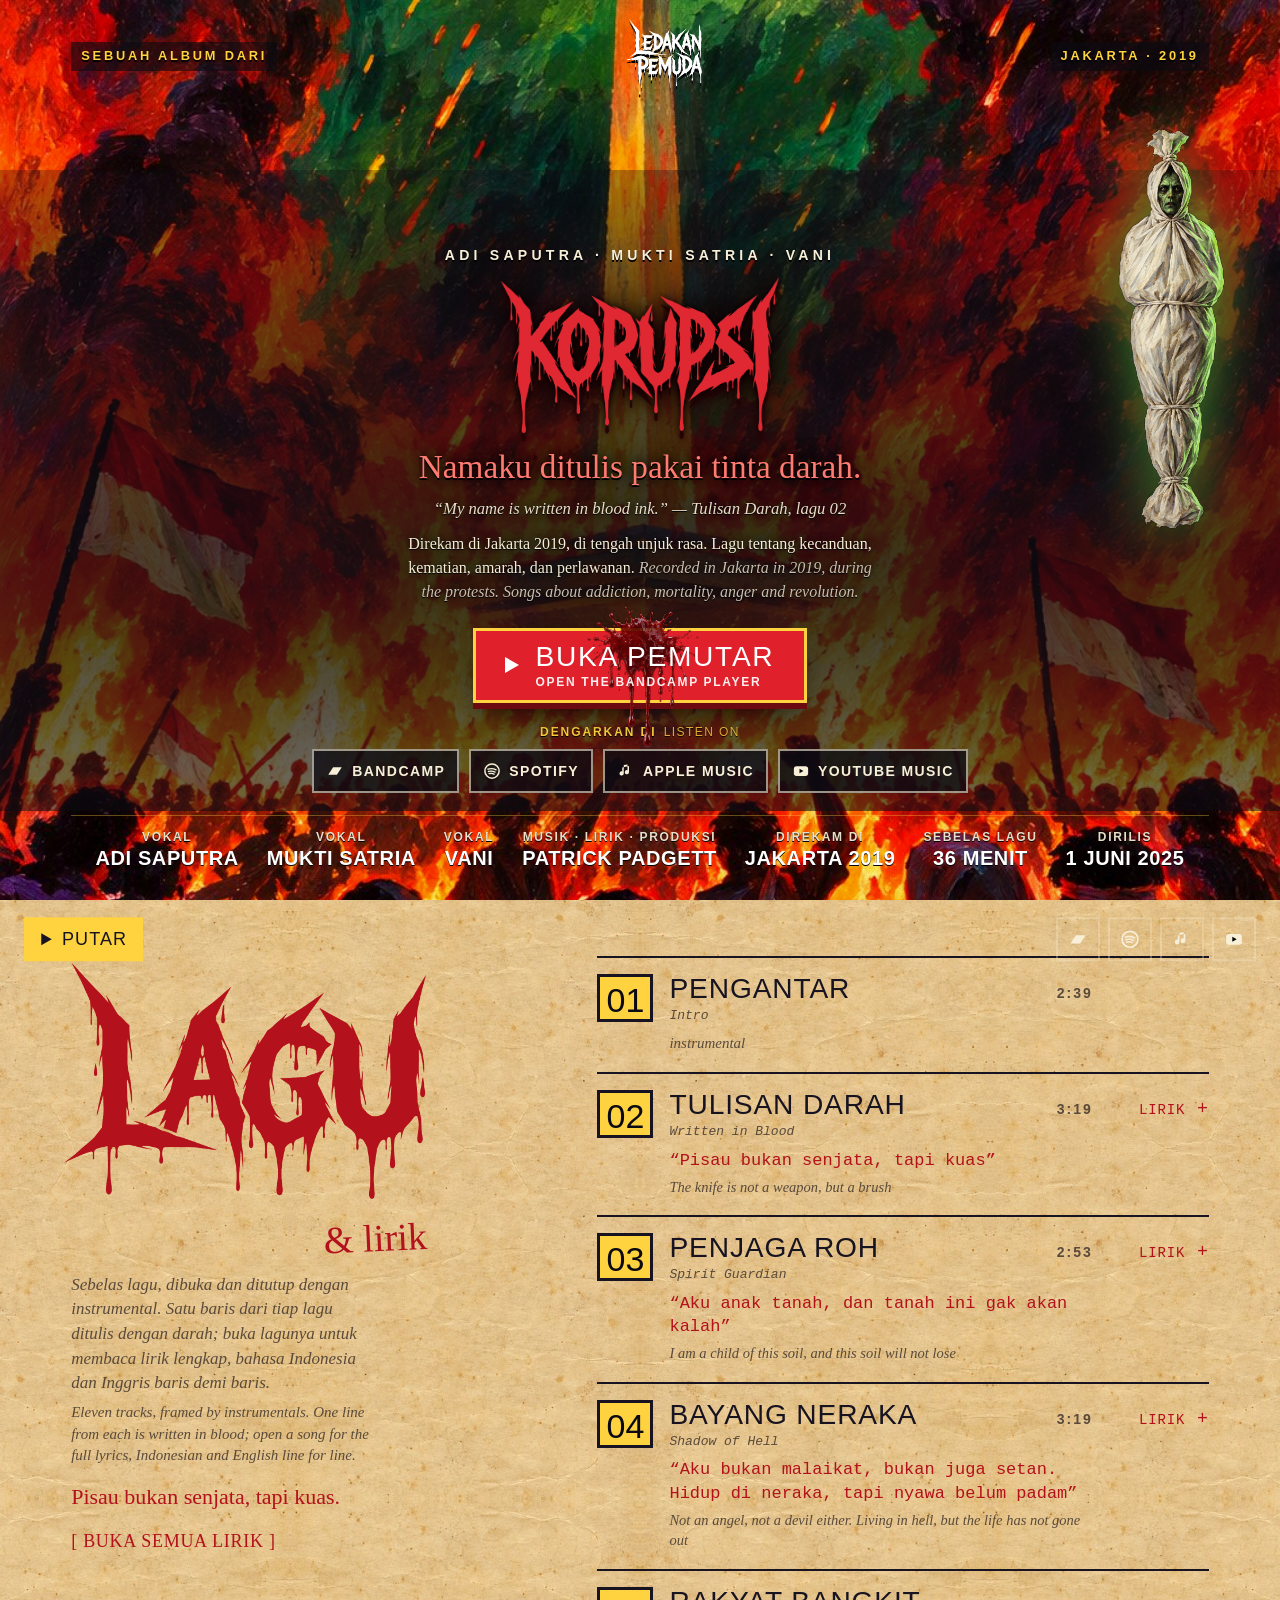
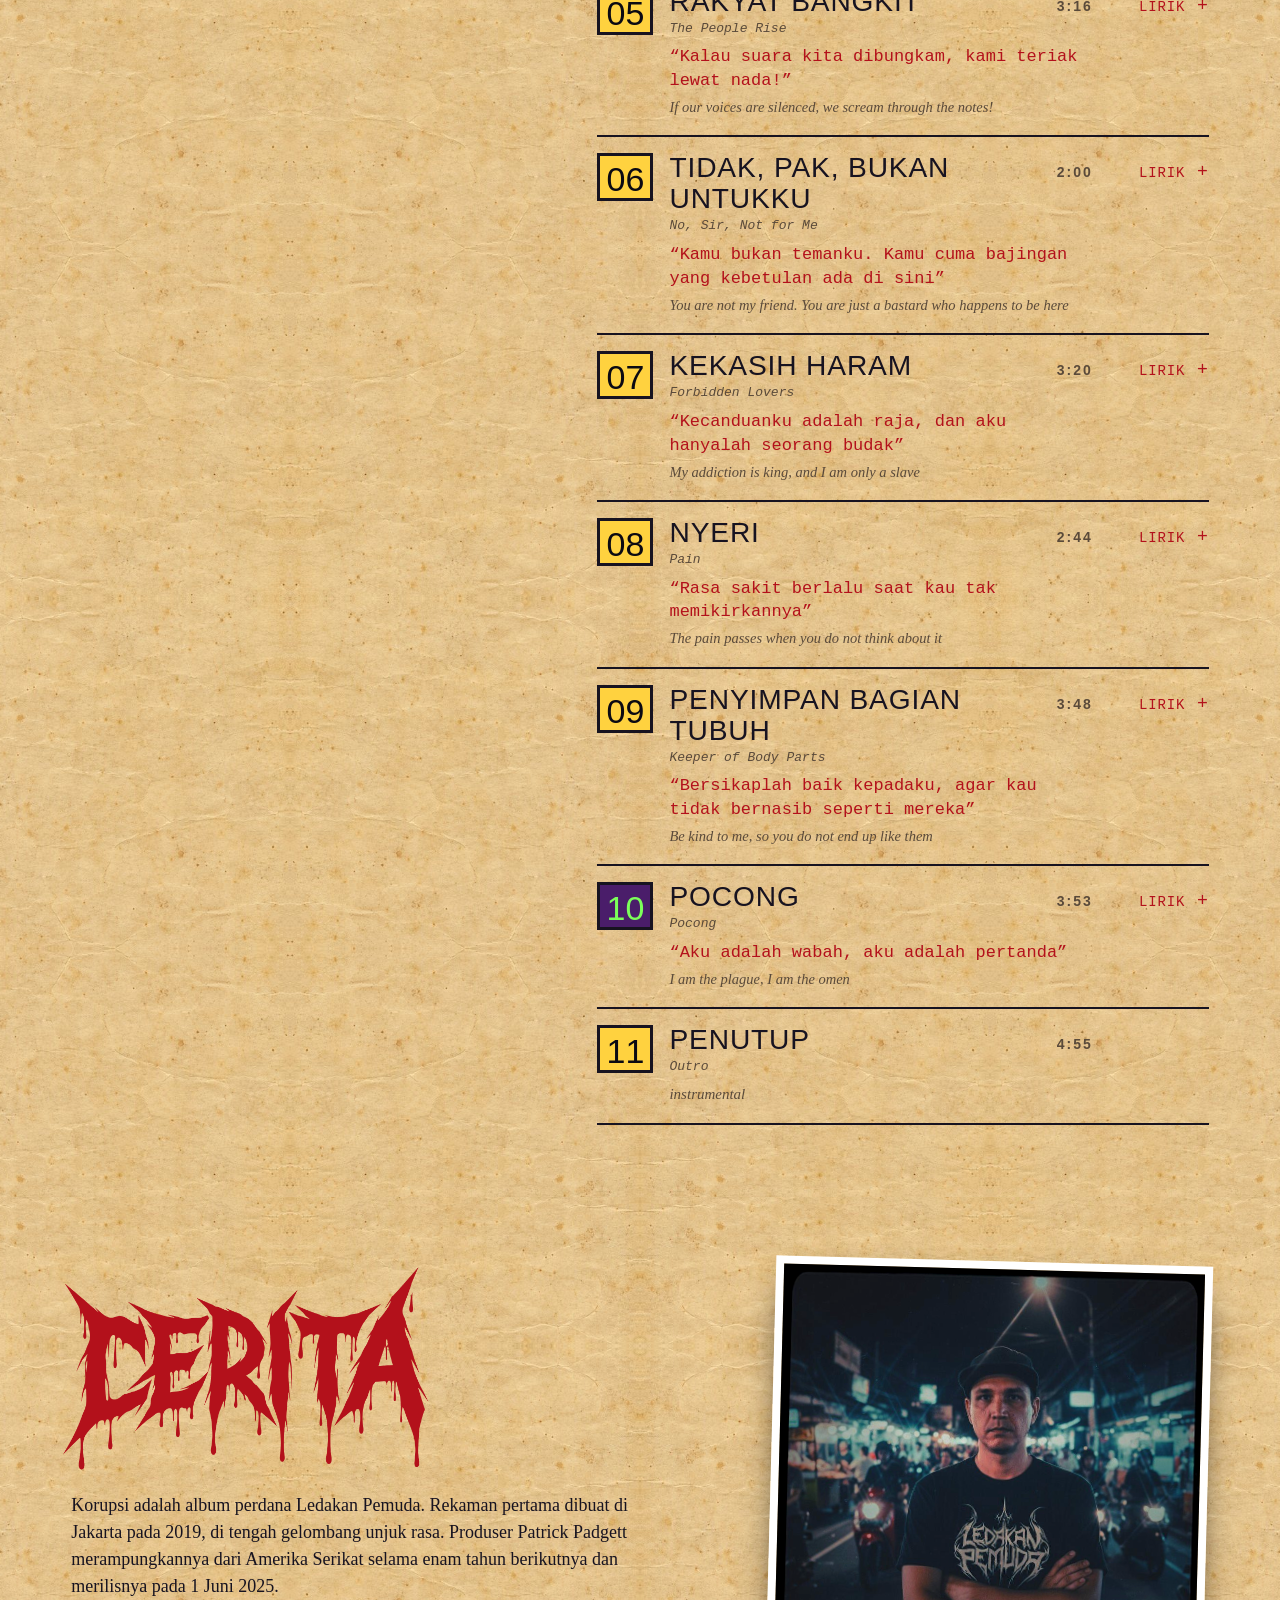
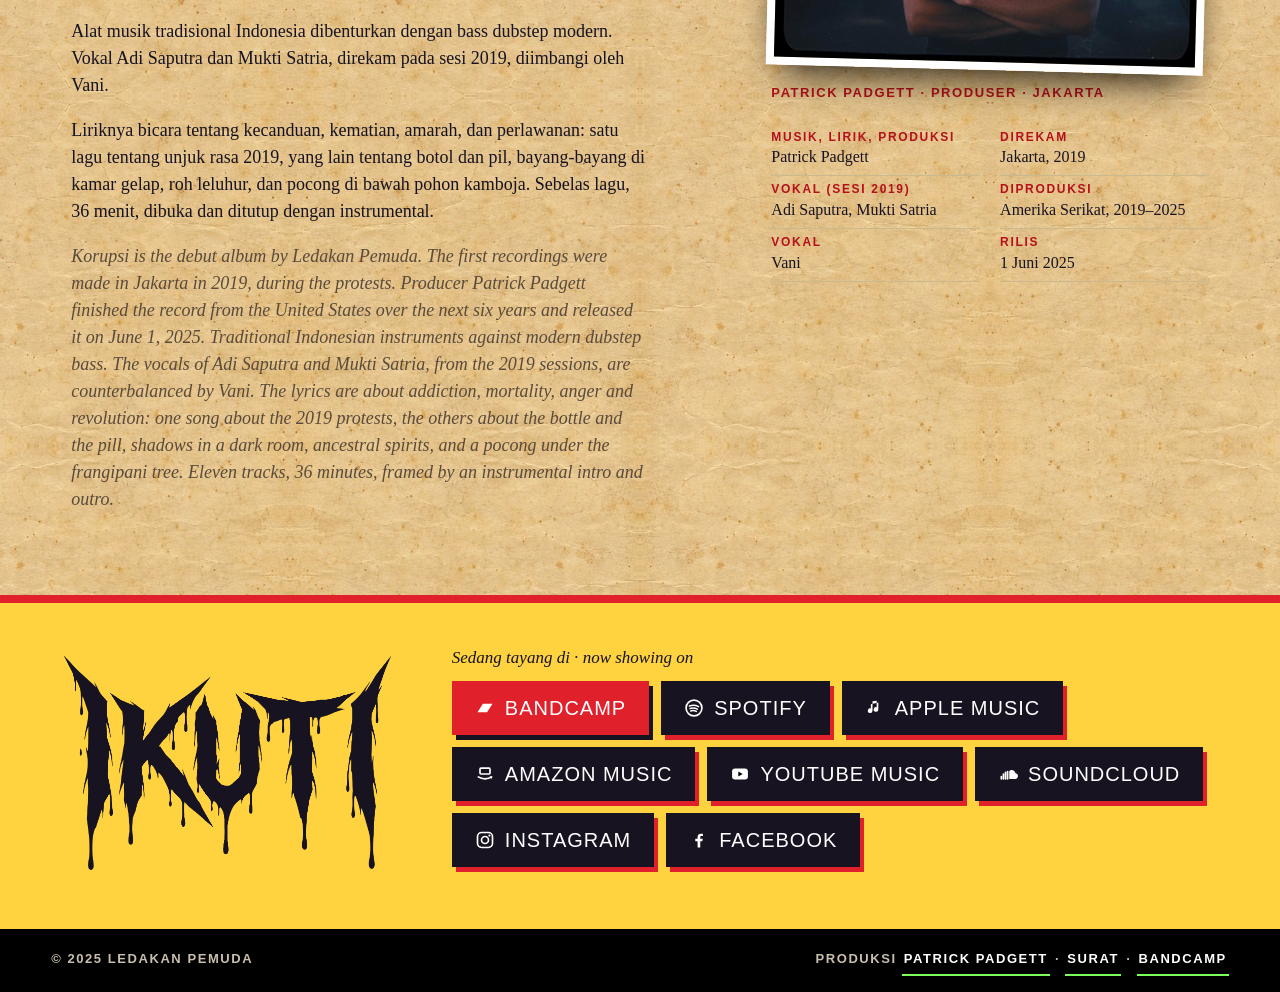
==== index.html @ 6506b2f6 "Poster Darah is the site; retire Buku Darah and /poster/, restyle 404 to the poster world" ====
<!doctype html>
<html lang="id">
<head>
<meta charset="utf-8">
<meta name="viewport" content="width=device-width, initial-scale=1">
<title>Ledakan Pemuda — Korupsi (album, 2025) · lirik Indonesia &amp; Inggris</title>
<meta name="description" content="Album perdana Ledakan Pemuda: alat musik tradisional Indonesia melawan bass dubstep, direkam di Jakarta 2019. Sebelas lagu, lirik lengkap Indonesia &amp; Inggris. Putar di Bandcamp.">
<link rel="canonical" href="https://ledakanpemuda.com/">
<meta property="og:type" content="music.album">
<meta property="og:site_name" content="Ledakan Pemuda">
<meta property="og:locale" content="id_ID">
<meta property="og:locale:alternate" content="en_US">
<meta property="og:title" content="Ledakan Pemuda — Korupsi (album, 2025) · lirik Indonesia &amp; Inggris">
<meta property="og:description" content="Album perdana Ledakan Pemuda: alat musik tradisional Indonesia melawan bass dubstep, direkam di Jakarta 2019. Sebelas lagu, lirik lengkap Indonesia &amp; Inggris. Putar di Bandcamp.">
<meta property="og:url" content="https://ledakanpemuda.com/">
<meta property="og:image" content="https://ledakanpemuda.com/assets/og-korupsi.jpg">
<meta property="og:image:width" content="1200">
<meta property="og:image:height" content="630">
<meta property="og:image:alt" content="Sampul album Korupsi oleh Ledakan Pemuda">
<meta property="music:release_date" content="2025-06-01">
<meta property="music:musician" content="https://ledakanpemuda.com/">
<meta name="twitter:card" content="summary_large_image">
<meta name="twitter:title" content="Ledakan Pemuda — Korupsi (album, 2025) · lirik Indonesia &amp; Inggris">
<meta name="twitter:description" content="Album perdana Ledakan Pemuda: alat musik tradisional Indonesia melawan bass dubstep, direkam di Jakarta 2019. Sebelas lagu, lirik lengkap Indonesia &amp; Inggris. Putar di Bandcamp.">
<meta name="twitter:image" content="https://ledakanpemuda.com/assets/og-korupsi.jpg">
<meta name="theme-color" content="#0e0b14">
<link rel="icon" href="/favicon.ico" sizes="16x16 32x32 48x48">
<link rel="icon" type="image/png" sizes="512x512" href="/assets/icon-512.png">
<link rel="apple-touch-icon" href="/assets/apple-touch-icon.png">
<link rel="preload" href="/assets/fonts/anton-normal-400.woff2" as="font" type="font/woff2" crossorigin>
<link rel="stylesheet" href="/assets/fonts.css">
<style>

*{box-sizing:border-box}
img{display:block;max-width:100%}
.sr{position:absolute;width:1px;height:1px;overflow:hidden;clip:rect(0 0 0 0);white-space:nowrap}
[hidden]{display:none!important}
.skip{position:absolute;left:8px;top:-60px;padding:8px 12px;background:#000;color:#fff;z-index:99}
.skip:focus{top:8px}
.wrap{max-width:1200px;margin:0 auto;padding-left:clamp(16px,4vw,52px);padding-right:clamp(16px,4vw,52px)}
.player.is-open .player-btn{display:none}
.player iframe{margin-top:14px;background:#000}
.ico{width:20px;height:20px;flex:none}
/* lettering plates as masks: colour = currentColor */
[class$="-word"],.word{display:inline-block;height:1em;background:currentColor;-webkit-mask:var(--w) center/contain no-repeat;mask:var(--w) center/contain no-repeat;vertical-align:-.12em}
/* full-lyrics disclosures (shared skeleton; worlds restyle) */
[class$="-list"] details{border-top:1px solid currentColor}
[class$="-list"] summary{cursor:pointer;padding:12px 0;display:flex;gap:14px;align-items:baseline;list-style:none}
[class$="-list"] summary::-webkit-details-marker{display:none}
[class$="-list"] summary::after{content:"+";margin-left:auto;font-size:1.3em;line-height:1}
[class$="-list"] details[open] summary::after{content:"–"}
[class$="-list"] [class$="-p"]{margin:6px 0 18px;max-width:62ch}
[class$="-list"] [class$="-src"]{margin:0 0 18px;font-size:.85em}

.lirik,.lyr{--tw:'Special Elite',"Courier Prime",'Courier New',monospace;--mono:"Courier Prime",'Courier New',monospace;--serif:'PT Serif',Georgia,serif}
#lagu-h{--h2:clamp(56px,7vw,110px);font-size:var(--h2);line-height:1;width:min(100%,calc(var(--h2)*4.2))}
#lagu-h [role=img]{display:block;height:auto;width:100%;margin-left:clamp(-14px,calc(var(--h2)*-.444),0px)}
/* the plate is shifted 14px left and carries 1.7% transparent padding; the script's right edge lands on the U */
.amp{display:block;text-align:right;font:400 clamp(30px,3vw,40px)/1 'Homemade Apple',cursive;color:var(--lyr-accent,currentColor);margin:10px 0 0;padding-right:calc(14px + 1.7%);transform:rotate(-2.5deg);transform-origin:right center;letter-spacing:0;text-transform:none}
@media (max-width:560px){#lagu-h{--h2:clamp(56px,19vw,110px)}}
.lyr{border-bottom:2px solid var(--lyr-rule,currentColor)}
.lyr-song{position:relative;border-top:2px solid var(--lyr-rule,currentColor)}
.lyr-song summary{cursor:pointer;list-style:none;display:block}
.lyr-song summary::-webkit-details-marker{display:none}
/* one row per track: number · title (+English) · duration · toggle; the blood line beneath spans the text columns */
.lyr-row{display:grid;grid-template-columns:auto minmax(0,1fr) auto minmax(4.6em,auto);gap:4px 16px;align-items:baseline;padding:16px 0 18px;min-height:44px;font:400 clamp(20px,1.7vw,24px)/1.2 var(--tw);letter-spacing:.05em;text-transform:uppercase}
.lyr-n{grid-column:1;grid-row:1;color:var(--lyr-mute,inherit);min-width:2.2ch}
.lyr-t{grid-column:2;grid-row:1}
.lyr-ten{display:block;margin-top:3px;font:italic 400 13px/1.3 var(--mono);color:var(--lyr-mute,inherit);letter-spacing:0;text-transform:none}
.lyr-d{grid-column:3;grid-row:1;font:700 14px/1 'Barlow Condensed',sans-serif;letter-spacing:.14em;color:var(--lyr-mute,inherit)}
.lyr-tog{grid-column:4;grid-row:1;justify-self:end;white-space:nowrap;font:400 14px/1 var(--tw);letter-spacing:.06em;color:var(--lyr-accent,currentColor)}
.lyr-tog::before{content:"Lirik"}.lyr-tog::after{content:" +";font-size:1.3em;line-height:0}
.lyr-song[open] .lyr-tog::before{content:"Tutup"}.lyr-song[open] .lyr-tog::after{content:" –"}
.lyr-song summary:hover .lyr-tog{text-decoration:underline;text-underline-offset:3px}
.lyr-ex{grid-column:2/4;grid-row:2;margin-top:4px;font:400 var(--lyr-ex-size,16px)/1.4 var(--tw);letter-spacing:0;text-transform:none;color:var(--lyr-accent,currentColor)}
.lyr-ex-en{grid-column:2/4;grid-row:3;font:italic 400 14.5px/1.4 var(--serif);letter-spacing:0;text-transform:none;color:var(--lyr-mute,inherit)}
.lyr-ex.lyr-ex-inst{font:italic 400 15px/1.4 var(--serif);color:var(--lyr-mute,inherit)}
@media (max-width:560px){
  .lyr-row{grid-template-columns:auto minmax(0,1fr) minmax(4.4em,auto);gap:2px 12px;font-size:19px}
  .lyr-tog{grid-column:3}
  .lyr-ex,.lyr-ex-en{grid-column:2/-1}
  .lyr-d{grid-column:2;grid-row:2;margin-top:2px}
  .lyr-ex{grid-row:3}.lyr-ex-en{grid-row:4}
}
/* desktop: 54/46 — measured over all 327 lines, the Indonesian (larger face) runs longer (p90 496px vs 400px), so it gets the wider column; this split minimises total wraps. One hanging indent so a wrapped line still reads as ONE line; each line pair is a grid row, so a wrap can never desynchronise the columns. */
.lyr-cols{--gap:clamp(32px,4vw,64px);padding:2px 0 10px;margin-left:var(--lyr-indent,0)}
@media (max-width:720px){.lyr-cols{margin-left:0}}
.lyr-head,.lyr-stanza{display:grid;grid-template-columns:minmax(0,54fr) minmax(0,46fr);column-gap:var(--gap);align-items:baseline}
.lyr-head span{font:400 12px/1.3 var(--mono);letter-spacing:.06em;text-transform:uppercase;color:var(--lyr-mute,inherit);padding-bottom:8px;border-bottom:1px solid var(--lyr-rule,currentColor);margin-bottom:18px}
.lyr-stanza{margin:0 0 1.5em}
.lyr-stanza span{display:block;font:400 var(--lyr-size,18px)/1.5 var(--tw);text-indent:-1.2em;padding-left:1.2em;color:var(--lyr-id,inherit);text-wrap:pretty}
.lyr-stanza span[lang=en]{font:italic 400 calc(var(--lyr-size,18px) * .8)/1.5 var(--mono);color:var(--lyr-en,inherit);align-self:baseline}
.lyr-stanza .ell{font-family:var(--mono);font-style:normal;font-weight:700;letter-spacing:-.05em}
.lyr-src{margin:0 0 26px;font:400 13px/1.4 var(--mono);color:var(--lyr-mute,inherit);display:flex;flex-wrap:wrap;gap:6px 22px;align-items:center}
@media (max-width:720px){.lyr-close{margin-left:0;flex:0 0 100%;text-align:left}}
.lyr-run{letter-spacing:.08em;text-transform:uppercase}
.lyr-src a{color:inherit;display:inline-block;padding:8px 0;min-height:24px;text-decoration-color:var(--lyr-accent,currentColor)}
.lyr-tools{display:flex;gap:12px}
.lyr-tools button{cursor:pointer;border:0;background:transparent;color:var(--lyr-accent,currentColor);padding:10px 0;min-height:44px;font:400 15px/1 var(--tw);letter-spacing:.04em;text-transform:uppercase}
.lyr-tools button::before{content:"[ "}.lyr-tools button::after{content:" ]"}
.lyr-tools button:hover{color:inherit}
.lyr-close{cursor:pointer;border:0;background:transparent;color:var(--lyr-accent,currentColor);padding:8px 0;min-height:44px;margin-left:auto;font:400 14px/1 var(--tw);letter-spacing:.04em;text-transform:uppercase}
.lyr-close::before{content:"[ "}.lyr-close::after{content:" ]"}
.lyr-close:hover{color:inherit}
/* phone: stack each pair — Indonesian line full width, the English gloss indented beneath it; the stanza gap is 2× the pair gap */
@media (max-width:720px){
  .lyr-head{display:none}
  .lyr-stanza{display:block;margin:0 0 2em}
  .lyr-stanza span{text-indent:0;padding-left:0;text-wrap:balance}
  .lyr-stanza span[lang=id]{font-size:15px;line-height:1.45;margin-top:.9em}
  .lyr-stanza span[lang=en]{font-size:14px;line-height:1.4;padding-left:10px;border-left:2px solid var(--lyr-rule,currentColor);margin:2px 0 0}
  .lyr-stanza span[lang=id]:first-child{margin-top:0}
}

/* the play control stays visible after opening: it becomes the close control */
.player.is-open .player-btn{display:inline-flex}
.player-lbl{display:grid;gap:5px;text-align:left}
.player-lbl small{font:700 12px/1 'Barlow Condensed',sans-serif;letter-spacing:.14em;text-transform:uppercase;opacity:.92}
.player-btn .ico-close{display:none}
.player.is-open .player-btn .ico-play{display:none}
.player.is-open .player-btn .ico-close{display:block}
.player-note{position:relative;z-index:2;display:inline-flex;flex-wrap:wrap;gap:0 .4em;align-items:baseline;background:var(--note-bg,transparent);padding:var(--note-pad,0)}
.player-note .ico-s{width:11px;height:11px;fill:currentColor;vertical-align:-1px;margin:0 .1em}
.player-note a{color:inherit;text-underline-offset:3px}
/* listen strip: one dominant Bandcamp chip + three streaming chips, directly under the control */
.listen{display:grid;grid-template-columns:repeat(2,minmax(0,1fr));gap:8px 10px;margin:14px 0 0;max-width:420px}
.listen-l{grid-column:1/-1;font:700 12px/1.3 'Barlow Condensed',sans-serif;letter-spacing:.16em;text-transform:uppercase;color:var(--strip-mute,inherit)}
.listen-l span{margin-left:.6em;font-weight:500;letter-spacing:.12em;opacity:.8}
.chip{display:inline-flex;align-items:center;gap:8px;min-height:44px;padding:10px 12px;text-decoration:none;font:700 14px/1 'Barlow Condensed',sans-serif;letter-spacing:.1em;text-transform:uppercase;color:var(--strip-fg,inherit);background:var(--strip-bg,transparent);border:2px solid var(--strip-line,currentColor);box-shadow:var(--strip-shadow,none);transition:transform .2s cubic-bezier(.16,1,.3,1),background .2s,color .2s,border-color .2s}
.chip .ico{width:18px;height:18px;fill:currentColor;flex:none}
.chip:hover,.chip:focus-visible{transform:translateY(-2px);background:var(--strip-hover,rgba(0,0,0,.06));border-color:var(--strip-line-h,var(--strip-line,currentColor))}
@media (max-width:560px){
  .listen{gap:8px;margin-top:12px;max-width:none}
  .listen-l{display:none}
  .chip{justify-content:center;padding:10px 6px;font-size:13px}
}
/* dock: fixed listen bar once the hero has scrolled away; off again over IKUTI (every outlet) and the footer */
.dock{position:fixed;left:var(--dock-left,0);right:0;bottom:0;z-index:50;display:flex;align-items:center;gap:8px;padding:8px clamp(12px,3vw,24px) calc(8px + env(safe-area-inset-bottom,0px));background:var(--dock-bg,#000);color:var(--dock-fg,#fff);border-top:3px solid var(--dock-accent,#fff);box-shadow:0 -10px 30px -12px rgba(0,0,0,.6);transform:translateY(110%);visibility:hidden;transition:transform .35s cubic-bezier(.16,1,.3,1),visibility 0s .35s}
.dock.is-on{transform:none;visibility:visible;transition-delay:0s}
/* the dock covers the bottom 63px; give the scrolled content that much clearance while it is on */
body.has-dock{padding-bottom:72px}
.dock-play{display:inline-flex;align-items:center;gap:8px;min-height:44px;padding:8px 16px 8px 12px;border:0;cursor:pointer;background:var(--dock-accent,#fff);color:var(--dock-on-accent,#000);font:400 18px/1 'Anton',sans-serif;letter-spacing:.06em;text-transform:uppercase}
.dock-play .ico{width:18px;height:18px;fill:currentColor}
.dock-l{margin-left:auto;font:700 12px/1 'Barlow Condensed',sans-serif;letter-spacing:.16em;text-transform:uppercase;opacity:.75}
.dock-o{display:inline-flex;align-items:center;justify-content:center;width:44px;height:44px;color:inherit;border:2px solid var(--dock-line,rgba(255,255,255,.25));transition:transform .2s cubic-bezier(.16,1,.3,1),color .2s,border-color .2s}
.dock-o .ico{width:20px;height:20px;fill:currentColor}
.dock-o:hover,.dock-o:focus-visible{transform:translateY(-2px);color:var(--dock-accent,#fff);border-color:currentColor}
@media (max-width:560px){.dock-l{display:none}.dock-play{margin-right:auto}}
@media (max-width:360px){.dock-play span{display:none}.dock-play{padding:8px 12px}}
@media (prefers-reduced-motion:reduce){.dock,.chip,.dock-o{transition:none}}

:root{--night:#0b0a12;--paper:#efe2c2;--cream:#f7efd8;--ink:#171320;--green:#7cff5a;--yellow:#ffd23f;--red:#e0202a;--blood:#b3111b;--blood-l:#e02832;--blood-d:#5c0509;--violet:#4a1d6a;--mute:#c9bfae;
  --strip-fg:var(--cream);--strip-bg:rgba(11,10,18,.78);--strip-line:rgba(247,239,216,.6);--strip-line-h:var(--yellow);--strip-hover:rgba(11,10,18,.95);--strip-mute:var(--yellow);
  --note-bg:rgba(11,10,18,.78);--note-pad:6px 10px;
  --dock-bg:#000;--dock-fg:var(--cream);--dock-accent:var(--yellow);--dock-on-accent:var(--ink);--dock-line:rgba(247,239,216,.3)}
html{background:var(--night)}
body{margin:0;color:var(--cream);font:18px/1.5 'PT Serif',Georgia,serif;background:var(--night);-webkit-font-smoothing:antialiased}
::selection{background:var(--blood);color:#fff}
a{color:inherit}
a:focus-visible,button:focus-visible,summary:focus-visible{outline:3px solid var(--yellow);outline-offset:3px}
.scrawl{font-family:'Homemade Apple',cursive}

/* ---------- the one-sheet ---------- */
.sheet{position:relative;min-height:100svh;overflow:hidden;background:#000;display:grid;grid-template-rows:auto 1fr auto}
.sheet .art{position:absolute;inset:0;width:100%;height:100%;object-fit:cover;object-position:50% 30%;filter:saturate(1.1) contrast(1.05)}
.sheet::before{content:"";position:absolute;inset:0;background:linear-gradient(180deg,rgba(11,10,18,.82) 0,rgba(11,10,18,.12) 20%,rgba(11,10,18,.05) 32%,rgba(11,10,18,.62) 46%,rgba(11,10,18,.9) 60%,rgba(11,10,18,.98) 80%);pointer-events:none}
.sheet::after{content:"";position:absolute;inset:0;background:url(/assets/img/horor-paper-seamless.jpg) center/700px repeat;mix-blend-mode:multiply;opacity:.3;pointer-events:none}
.pocong{position:absolute;right:clamp(16px,4vw,52px);top:14%;width:min(9vw,124px);height:auto;filter:drop-shadow(0 0 30px rgba(124,255,90,.55)) drop-shadow(0 10px 20px rgba(0,0,0,.7));animation:drift 9s ease-in-out infinite alternate;z-index:4;pointer-events:none}
@keyframes drift{from{transform:translate(0,0) rotate(-2deg)}to{transform:translate(-14px,-26px) rotate(2deg)}}
.row{position:relative;z-index:3;width:100%;max-width:1240px;margin:0 auto;padding-left:clamp(16px,4vw,52px);padding-right:clamp(16px,4vw,52px)}
.top{padding-top:18px;display:flex;justify-content:space-between;align-items:center;gap:14px;font:700 clamp(12px,1vw,14px)/1.3 'Barlow Condensed',sans-serif;letter-spacing:.22em;text-transform:uppercase;color:var(--yellow);text-shadow:0 2px 0 #000}
.top span{background:rgba(11,10,18,.6);padding:6px 10px}
.top .h1{margin:0;font-size:0}
.top .h1 img{height:clamp(56px,6vw,84px);width:auto;filter:drop-shadow(0 3px 0 #000)}

.mid{align-self:end;text-align:center;padding-top:14vh;padding-bottom:10px;position:relative}
.mid::before{content:"";position:absolute;left:-100vw;right:-100vw;top:10%;bottom:-40%;background:radial-gradient(ellipse 60% 80% at 50% 60%,rgba(11,10,18,.85),rgba(11,10,18,.55) 55%,transparent 100%);pointer-events:none;z-index:-1}
.mid>*{position:relative}
.mid .bill-top{margin:0 0 6px;font:700 clamp(12px,1.1vw,15px)/1.4 'Barlow Condensed',sans-serif;letter-spacing:.3em;text-transform:uppercase;color:var(--cream);text-shadow:0 2px 0 #000}
.mid .title{margin:0 auto;color:var(--blood-l);font-size:clamp(84px,13vw,200px);line-height:1;width:min(100%,900px);filter:drop-shadow(0 0 3px rgba(0,0,0,.95)) drop-shadow(0 0 16px rgba(0,0,0,.85)) drop-shadow(0 8px 0 #2a0507)}
.mid .title .pd-word{display:block;height:1em;width:100%}
.mid .tag{margin:10px auto 0;max-width:40ch;text-wrap:balance;font:400 clamp(24px,2.6vw,36px)/1.15 'Homemade Apple',cursive;color:#ff7a70;text-shadow:0 2px 0 #000,0 0 8px #000,0 0 24px #000}
.mid .tag small{display:block;margin-top:10px;font:italic 400 clamp(16px,1.3vw,18px)/1.4 'PT Serif',serif;color:#e9dfc9;text-shadow:0 1px 0 #000,0 0 8px #000}
.mid .lead{margin:12px auto 0;max-width:62ch;text-wrap:balance;font-size:clamp(16px,1.2vw,18px);color:var(--cream);text-shadow:0 1px 0 #000,0 0 8px #000}
.mid .lead span{color:var(--mute);font-style:italic}

.stub{padding-top:14px;padding-bottom:30px;display:grid;justify-items:center;gap:22px}
.player{width:min(100%,720px);text-align:center}
.stub .listen{grid-template-columns:repeat(4,max-content);justify-content:center;max-width:none;width:min(100%,720px);margin-top:0}
.stub .listen-l{text-align:center;text-shadow:0 1px 0 #000}
@media (max-width:560px){.stub .listen{grid-template-columns:1fr 1fr}}
.player{position:relative}
.player-btn{position:relative;display:inline-flex;align-items:center;gap:14px;background:var(--red);color:#fff;border:3px solid var(--yellow);padding:12px 30px 12px 22px;min-height:60px;font:400 clamp(24px,2.2vw,32px)/1 'Anton',sans-serif;letter-spacing:.06em;text-transform:uppercase;cursor:pointer;box-shadow:0 6px 0 #6b0a10,0 16px 30px -10px rgba(0,0,0,.8);transition:transform .2s cubic-bezier(.16,1,.3,1),box-shadow .2s;isolation:isolate}
.player-btn::before{content:"";position:absolute;inset:-30px -40px -50px -34px;background:url(/assets/img/tinta-splatter.png) center/contain no-repeat;z-index:-1;opacity:.9;pointer-events:none}
.player-btn:hover{transform:translateY(-2px);box-shadow:0 8px 0 #6b0a10,0 18px 30px -10px rgba(0,0,0,.8)}
.player-btn:active{transform:translateY(3px);box-shadow:0 3px 0 #6b0a10}
.player-btn .ico{width:24px;height:24px;fill:#fff}
.player iframe{display:block;margin-top:12px;background:#000;border:3px solid var(--yellow);box-shadow:0 6px 0 #6b0a10,0 16px 30px -10px rgba(0,0,0,.8)}
.player-note{font-size:15px;color:var(--yellow);margin:8px 0 0}
.bill{margin:0;display:flex;flex-wrap:wrap;justify-content:center;gap:10px 28px;font:700 11px/1.2 'Barlow Condensed',sans-serif;letter-spacing:.14em;text-transform:uppercase;color:var(--yellow);text-shadow:0 1px 0 #000;border-top:1px solid rgba(255,210,63,.35);padding-top:14px;width:100%}
.bill span{display:grid;gap:2px}
.bill span small{font-size:12px;letter-spacing:.14em;color:#e9dfc9}
.bill span{font-family:'Barlow Condensed',sans-serif;font-size:20px;letter-spacing:.03em;color:#fff;text-align:center}
.bill span small{transform:none}

/* ---------- the reel: every track a frame; the sung ones open to their lyrics ---------- */
.reel{background:var(--paper) url(/assets/img/horor-paper-seamless.jpg) center/700px repeat;color:var(--ink);padding:56px 0 72px}
.reel .row{display:grid;grid-template-columns:minmax(0,1fr) minmax(0,1.3fr);gap:28px 56px;align-items:start}
.reel .head{position:sticky;top:20px}
.reel h2{margin:0;color:var(--blood);font-size:clamp(56px,7vw,110px);line-height:1}
.reel .sub{margin:18px 0 0;font:italic 400 17px/1.45 'PT Serif',serif;color:#5a4a3a;max-width:36ch}
.reel .sub span[lang=en]{display:block;margin-top:6px;font-size:15px}
.reel .sub .scrawl{display:block;font:400 22px/1.3 'Homemade Apple',cursive;color:var(--blood);margin-top:16px;font-style:normal}
.reel .lyr-tools{margin-top:6px}
.reel,.lyr{--lyr-rule:var(--ink);--lyr-accent:var(--blood);--lyr-mute:#5a4a3a;--lyr-id:var(--ink);--lyr-en:#4a3d31;--lyr-size:18px;--lyr-on-accent:#fff;--lyr-ex-size:17px}
/* the lobby-card number tile from the old frames list */
.lyr-n{font:400 34px/1 'Anton',sans-serif;color:var(--night);background:var(--yellow);padding:6px 0 2px;text-align:center;border:3px solid var(--ink);min-width:56px;align-self:start;letter-spacing:0}
.lyr-row{grid-template-columns:56px minmax(0,1fr) auto minmax(4.6em,auto)}
.reel{--lyr-indent:72px}
.lyr-t{font-family:'Anton',sans-serif;font-size:clamp(22px,2.2vw,30px);letter-spacing:.03em;line-height:1.1;color:var(--ink)}
.lyr-song:nth-child(10) .lyr-n{background:var(--violet);color:var(--green)}
.lyr-song::before{content:"";position:absolute;left:-30px;top:22px;width:10px;height:14px;background:var(--blood);border-radius:50% 50% 50% 50%/40% 40% 60% 60%;transform:rotate(180deg);opacity:0;transition:opacity .3s}
.lyr-song:hover::before,.lyr-song:focus-within::before,.lyr-song[open]::before{opacity:1}

/* ---------- synopsis / credits ---------- */
.syn{background:var(--paper) url(/assets/img/horor-paper-seamless.jpg) center/700px repeat;color:var(--ink);padding:64px 0;position:relative;overflow:hidden}
.syn .row{position:relative;display:grid;grid-template-columns:minmax(0,1.2fr) minmax(0,.8fr);gap:44px;align-items:start}
.syn h2{margin:0 0 16px;color:var(--blood);font-size:clamp(56px,7vw,110px);line-height:1}
.syn h2 .pd-cerita-word{display:block;height:auto;width:min(100%,4.2em);margin-left:clamp(-14px,-0.255em,0px)}
.syn p{margin:0 0 1em;max-width:64ch}
.syn .en{color:#5a4a3a;font-style:italic}
.still{position:relative;margin:0}
.still img{width:100%;height:auto;border:8px solid #fff;filter:saturate(1.2) contrast(1.05) hue-rotate(-8deg);box-shadow:0 20px 40px -14px rgba(0,0,0,.9);transform:rotate(1.5deg)}
.still figcaption{margin-top:14px;font:700 13px/1.4 'Barlow Condensed',sans-serif;letter-spacing:.12em;text-transform:uppercase;color:var(--blood)}
.credits{margin:22px 0 0;padding:0;columns:2;column-gap:20px}
.credits div{break-inside:avoid;padding:6px 0;border-bottom:1px solid #c9b98f}
.credits dt{font:700 12px/1.3 'Barlow Condensed',sans-serif;letter-spacing:.14em;text-transform:uppercase;color:var(--blood)}
.credits dd{margin:0;font-size:16px}

/* ---------- now showing ---------- */
.showing{background:var(--yellow);color:var(--ink);padding:44px 0 50px;border-top:8px solid var(--red)}
.showing .row{display:grid;grid-template-columns:minmax(0,.9fr) minmax(0,2fr);gap:16px 40px;align-items:center}
.showing h2{margin:0;font-size:clamp(56px,7vw,110px);line-height:1;color:var(--ink)}
.showing h2 .pd-ikuti-word{display:block;height:auto;width:min(100%,4.2em);margin-left:clamp(-14px,-0.304em,0px)}
.showing .sub{margin:0 0 12px;font:italic 400 17px/1.3 'PT Serif',serif}
.outlets{display:flex;flex-wrap:wrap;gap:12px;margin-bottom:12px}
.outlet{display:inline-flex;align-items:center;gap:10px;text-decoration:none;background:var(--ink);color:#fff;padding:14px 20px;min-height:48px;font:400 20px/1 'Anton',sans-serif;letter-spacing:.05em;text-transform:uppercase;border:3px solid var(--ink);box-shadow:4px 5px 0 var(--red);transition:transform .2s cubic-bezier(.16,1,.3,1),box-shadow .2s}
.outlet:hover,.outlet:focus-visible{transform:translate(-2px,-2px);box-shadow:6px 7px 0 var(--red)}
.outlet-bandcamp{background:var(--red);border-color:var(--red);box-shadow:4px 5px 0 var(--ink)}
.outlet-bandcamp:hover{box-shadow:6px 7px 0 var(--ink)}
.foot{background:#000;color:var(--mute);padding:22px clamp(16px,4vw,52px);display:flex;justify-content:space-between;flex-wrap:wrap;gap:10px;font:700 13px/1.3 'Barlow Condensed',sans-serif;letter-spacing:.12em;text-transform:uppercase}
.foot a{color:#fff;text-decoration:none;border-bottom:2px solid var(--green);display:inline-block;padding:6px 2px;margin:-6px 0}

@media (max-width:980px){
  .reel .row,.syn .row{grid-template-columns:1fr}
  .reel .head{position:static}
  .showing .row{grid-template-columns:1fr}
  .credits{columns:1}
  .pocong{width:14vw;right:4%;top:11%}
  .mid{padding-top:10vh}
}
@media (max-width:560px){
  body{font-size:16px}
  .top{font-size:12px}.top span{padding:5px 8px}.top span:first-child{display:none}.pocong{width:54px;right:10px;top:78px}.mid .bill-top{display:none}
  .mid{padding-top:6vh}
  .mid .title{font-size:clamp(72px,22vw,110px)}
  .mid .tag{font-size:21px}.mid .tag small{font-size:15px}.mid .lead{font-size:15px}
  .bill{display:grid;grid-template-columns:1fr 1fr;gap:10px 14px;text-align:left}.bill span{text-align:left;font-size:18px}
  .stub{padding-bottom:26px}
  .bill{gap:6px 18px}
  .lyr-row{grid-template-columns:46px minmax(0,1fr) minmax(4.4em,auto)}
  .lyr-n{font-size:26px;min-width:46px;padding:5px 0 1px}
  .lyr-t{font-size:22px}
  .lyr-song::before{display:none}
  .player-btn::before{inset:-14px -20px -30px -16px}
}
@media (prefers-reduced-motion:reduce){.pocong{animation:none}.player-btn,.outlet,.lyr-song::before{transition:none}}

</style>
<script type="application/ld+json">{"@context":"https://schema.org","@type":"MusicAlbum","@id":"https://ledakanpemuda.com/#album","name":"Korupsi","url":"https://ledakanpemuda.com/","image":"https://ledakanpemuda.com/assets/img/cover-1600.jpg","datePublished":"2025-06-01","albumProductionType":"https://schema.org/StudioAlbum","albumReleaseType":"https://schema.org/AlbumRelease","numTracks":11,"inLanguage":"id","byArtist":{"@type":"MusicGroup","name":"Ledakan Pemuda","url":"https://ledakanpemuda.com/","sameAs":["https://ledakanpemuda.bandcamp.com/album/korupsi","https://open.spotify.com/album/5g6EyCPLJNrGHiHMVUosbJ","https://music.apple.com/gb/album/korupsi/1827343406","https://www.amazon.com/dp/B0FHWQ4KKN","https://music.youtube.com/playlist?list=OLAK5uy_nRIL_2eerZNtNPuJC19fuBYQ3dPwC9Sqs","https://soundcloud.com/ledakanpemuda/sets/korupsi","https://instagram.com/ledakanpemuda","https://facebook.com/ledakanpemuda"],"foundingLocation":{"@type":"City","name":"Jakarta"}},"producer":{"@type":"Person","name":"Patrick Padgett","url":"https://patpadgett.com"},"track":{"@type":"ItemList","numberOfItems":11,"itemListElement":[{"@type":"MusicRecording","name":"Pengantar","position":1,"duration":"PT2M39S","inAlbum":{"@id":"https://ledakanpemuda.com/#album"}},{"@type":"MusicRecording","name":"Tulisan Darah","position":2,"duration":"PT3M19S","inAlbum":{"@id":"https://ledakanpemuda.com/#album"}},{"@type":"MusicRecording","name":"Penjaga Roh","position":3,"duration":"PT2M53S","inAlbum":{"@id":"https://ledakanpemuda.com/#album"}},{"@type":"MusicRecording","name":"Bayang Neraka","position":4,"duration":"PT3M19S","inAlbum":{"@id":"https://ledakanpemuda.com/#album"}},{"@type":"MusicRecording","name":"Rakyat Bangkit","position":5,"duration":"PT3M16S","inAlbum":{"@id":"https://ledakanpemuda.com/#album"}},{"@type":"MusicRecording","name":"Tidak, Pak, Bukan Untukku","position":6,"duration":"PT2M00S","inAlbum":{"@id":"https://ledakanpemuda.com/#album"}},{"@type":"MusicRecording","name":"Kekasih Haram","position":7,"duration":"PT3M20S","inAlbum":{"@id":"https://ledakanpemuda.com/#album"}},{"@type":"MusicRecording","name":"Nyeri","position":8,"duration":"PT2M44S","inAlbum":{"@id":"https://ledakanpemuda.com/#album"}},{"@type":"MusicRecording","name":"Penyimpan Bagian Tubuh","position":9,"duration":"PT3M48S","inAlbum":{"@id":"https://ledakanpemuda.com/#album"}},{"@type":"MusicRecording","name":"Pocong","position":10,"duration":"PT3M53S","inAlbum":{"@id":"https://ledakanpemuda.com/#album"}},{"@type":"MusicRecording","name":"Penutup","position":11,"duration":"PT4M55S","inAlbum":{"@id":"https://ledakanpemuda.com/#album"}}]},"sameAs":["https://ledakanpemuda.bandcamp.com/album/korupsi","https://open.spotify.com/album/5g6EyCPLJNrGHiHMVUosbJ","https://music.apple.com/gb/album/korupsi/1827343406","https://www.amazon.com/dp/B0FHWQ4KKN","https://music.youtube.com/playlist?list=OLAK5uy_nRIL_2eerZNtNPuJC19fuBYQ3dPwC9Sqs","https://soundcloud.com/ledakanpemuda/sets/korupsi"]}</script>
<script type="application/ld+json">{"@context":"https://schema.org","@type":"WebSite","name":"Ledakan Pemuda","url":"https://ledakanpemuda.com/","inLanguage":["id","en"]}</script>
</head>
<body class="d-poster-darah">
<a class="skip" href="#lagu">Langsung ke daftar lagu</a>
<header class="sheet" id="atas" data-hero>
  <img class="art" src="/assets/img/horor-cover-painted.jpg" width="1024" height="1536" alt="">
  <img class="pocong" src="/assets/img/horor-pocong.png" width="433" height="1530" alt="" aria-hidden="true">
  <div class="row top">
    <span>Sebuah album dari</span>
    <h1 class="h1"><img src="/assets/img/logo-drip.png" width="1161" height="1135" alt="Ledakan Pemuda"><span class="sr"> — Korupsi</span></h1>
    <span>Jakarta · 2019</span>
  </div>
  <div class="row mid">
    <p class="bill-top">Adi Saputra · Mukti Satria · Vani</p>
    <p class="title"><span class="pd-word" role="img" aria-label="Korupsi" style="--w:url(/assets/img/word-korupsi.png);aspect-ratio:1425/822"></span></p>
    <p class="tag" lang="id">Namaku ditulis pakai tinta darah.<small lang="en">“My name is written in blood ink.” — Tulisan Darah, lagu 02</small></p>
    <p class="lead" lang="id">Direkam di Jakarta 2019, di tengah unjuk rasa. Lagu tentang kecanduan, kematian, amarah, dan perlawanan. <span lang="en">Recorded in Jakarta in 2019, during the protests. Songs about addiction, mortality, anger and revolution.</span></p>
  </div>
  <div class="row stub">
    <div class="player" data-player="https://bandcamp.com/EmbeddedPlayer/album=4077483661/size=large/bgcol=0b0a12/linkcol=e02832/tracklist=true/artwork=small/transparent=true/"><button class="player-btn" type="button" data-play aria-expanded="false" data-open="Buka pemutar" data-open-sub="Open the Bandcamp player" data-close="Tutup pemutar" data-close-sub="Close the player"><svg class="ico ico-play" viewBox="0 0 24 24" aria-hidden="true" focusable="false" fill="currentColor"><path d="M7 4v16l14-8z"/></svg><svg class="ico ico-close" viewBox="0 0 24 24" aria-hidden="true" focusable="false" fill="currentColor"><path d="M6 6l12 12M18 6L6 18" fill="none" stroke="currentColor" stroke-width="2.6" stroke-linecap="round"/></svg><span class="player-lbl"><span data-lbl>Buka pemutar</span><small lang="en" data-sub>Open the Bandcamp player</small></span></button><p class="player-note" data-note hidden>Tekan <svg class="ico ico-s" viewBox="0 0 24 24" aria-hidden="true" focusable="false" fill="currentColor"><path d="M7 4v16l14-8z"/></svg><span class="sr">putar</span> di pemutar, atau <a href="https://ledakanpemuda.bandcamp.com/album/korupsi" rel="noopener">buka di Bandcamp</a>. <span lang="en">Press play in the player, or open it on Bandcamp.</span></p></div>
    <nav class="listen" aria-label="Dengarkan di"><span class="listen-l" aria-hidden="true">Dengarkan di<span lang="en">listen on</span></span><a class="chip chip-bandcamp" href="https://ledakanpemuda.bandcamp.com/album/korupsi" rel="noopener"><svg class="ico" viewBox="0 0 24 24" aria-hidden="true" focusable="false" fill="currentColor"><path d="M3 17h11.5L21 7H9.5z"/></svg><span>Bandcamp</span></a><a class="chip chip-spotify" href="https://open.spotify.com/album/5g6EyCPLJNrGHiHMVUosbJ" rel="noopener"><svg class="ico" viewBox="0 0 24 24" aria-hidden="true" focusable="false" fill="currentColor"><circle cx="12" cy="12" r="9.5" fill="none" stroke="currentColor" stroke-width="2"/><path d="M6.5 9.5c3.8-1.2 7.6-.9 11 .9M7.3 12.6c3-.9 6-.6 8.8.8M8.1 15.5c2.3-.7 4.6-.5 6.7.6" fill="none" stroke="currentColor" stroke-width="1.8" stroke-linecap="round"/></svg><span>Spotify</span></a><a class="chip chip-apple" href="https://music.apple.com/gb/album/korupsi/1827343406" rel="noopener"><svg class="ico" viewBox="0 0 24 24" aria-hidden="true" focusable="false" fill="currentColor"><path d="M9 4v11.2a2.8 2.8 0 1 1-2-2.7V7.4l9-2v8.3a2.8 2.8 0 1 1-2-2.7V3.2z"/></svg><span>Apple Music</span></a><a class="chip chip-youtube" href="https://music.youtube.com/playlist?list=OLAK5uy_nRIL_2eerZNtNPuJC19fuBYQ3dPwC9Sqs" rel="noopener"><svg class="ico" viewBox="0 0 24 24" aria-hidden="true" focusable="false" fill="currentColor"><rect x="2.5" y="5.5" width="19" height="13" rx="3.5"/><path d="M10 9v6l5.2-3z" fill="#000" class="ico-cut"/></svg><span>YouTube Music</span></a></nav>
    <p class="bill"><span><small>Vokal</small>Adi Saputra</span><span><small>Vokal</small>Mukti Satria</span><span><small>Vokal</small>Vani</span><span><small>Musik · lirik · produksi</small>Patrick Padgett</span><span><small>Direkam di</small>Jakarta 2019</span><span><small>Sebelas lagu</small>36 menit</span><span><small>Dirilis</small>1 Juni 2025</span></p>
  </div>
</header>

<section class="reel" id="lagu" aria-labelledby="lagu-h">
  <div class="row">
    <div class="head">
      <h2 id="lagu-h"><span class="pd-lagu-word" role="img" aria-label="Lagu" style="--w:url(/assets/img/word-lagu.png);aspect-ratio:1308/870"></span><span class="amp">&amp; lirik</span></h2>
      <p class="sub" lang="id">Sebelas lagu, dibuka dan ditutup dengan instrumental. Satu baris dari tiap lagu ditulis dengan darah; buka lagunya untuk membaca lirik lengkap, bahasa Indonesia dan Inggris baris demi baris. <span lang="en">Eleven tracks, framed by instrumentals. One line from each is written in blood; open a song for the full lyrics, Indonesian and English line for line.</span><span class="scrawl" aria-hidden="true">Pisau bukan senjata, tapi kuas.</span></p>
      <div class="lyr-tools"><button type="button" data-open-all aria-expanded="false" data-open-label="Buka semua lirik" data-close-label="Tutup semua lirik">Buka semua lirik</button></div>
    </div>
    <div class="lyr" id="lirik"><div class="lyr-song lyr-inst" id="lirik-01"><div class="lyr-row"><span class="lyr-n">01</span><span class="lyr-t">Pengantar<span class="lyr-ten" lang="en">Intro</span></span><span class="lyr-d">2:39</span><span class="lyr-ex lyr-ex-inst" lang="id">instrumental</span></div></div><details class="lyr-song" id="lirik-02"><summary><span class="lyr-row"><span class="lyr-n">02</span><span class="lyr-t">Tulisan Darah<span class="lyr-ten" lang="en">Written in Blood</span></span><span class="lyr-d">3:19</span><span class="lyr-tog" aria-hidden="true"></span><span class="lyr-ex" lang="id">“Pisau bukan senjata, tapi kuas”</span><span class="lyr-ex-en" lang="en">The knife is not a weapon, but a brush</span></span></summary><div class="lyr-cols"><div class="lyr-head" aria-hidden="true"><span>Bahasa Indonesia</span><span>English</span></div><div class="lyr-stanza"><span lang="id">Malam jadi saksi⁠<i class="ell">…</i></span><span lang="en">The night bears witness⁠<i class="ell">…</i></span><span lang="id">Langkahku sunyi, tapi tiap tapak bersuara⁠<i class="ell">…</i></span><span lang="en">My steps are silent, but every footprint speaks⁠<i class="ell">…</i></span></div><div class="lyr-stanza"><span lang="id">Langit gelap, hatiku lebih kelam</span><span lang="en">The sky is dark, my heart is darker</span><span lang="id">Musuh berdiri? Gak lama mereka tenggelam</span><span lang="en">Enemies standing? Not for long, they go under</span><span lang="id">Cakar tajam, ku robek bisu</span><span lang="en">Sharp claws, I tear in silence</span><span lang="id">Jerit lo musik buat langkahku maju</span><span lang="en">Your scream is the music that moves me forward</span><span lang="id">Daging lo simbol dendam lama</span><span lang="en">Your flesh, a symbol of old vengeance</span><span lang="id">Kubur di hutan, jadi santapan fauna</span><span lang="en">Buried in the forest, a feast for the animals</span><span lang="id">Gigi lo kupetik, rantai ku hiasi</span><span lang="en">I pluck your teeth to decorate my chain</span><span lang="id">Jadi kenangan manis, tiap darah yang teriris</span><span lang="en">A sweet memory, every drop of blood that is cut</span></div><div class="lyr-stanza"><span lang="id">Binatang malam makan dengan tenang</span><span lang="en">The night animals eat in peace</span><span lang="id">Tulang di kalung, kenangan berdentang</span><span lang="en">Bones on a necklace, memories that clang</span><span lang="id">Gak butuh pengampunan, cuma kebisuan</span><span lang="en">I don&#x27;t need forgiveness, only silence</span><span lang="id">Mayat bicara lewat karya dan gerakan</span><span lang="en">The corpse speaks through the work and the motion</span></div><div class="lyr-stanza"><span lang="id">Tangan berdarah, mata membara</span><span lang="en">Bloody hands, burning eyes</span><span lang="id">Langkah ku sadis, hati membara</span><span lang="en">My step is sadistic, my heart ablaze</span><span lang="id">Tulang jadi seni, daging jadi legenda</span><span lang="en">Bone becomes art, flesh becomes legend</span><span lang="id">Namaku ditulis pakai tinta darah</span><span lang="en">My name is written in blood ink</span></div><div class="lyr-stanza"><span lang="id">Satu-satu gue cabut dari bayang</span><span lang="en">One by one I pull them from the shadows</span><span lang="id">Lo pikir lo kuat? Tapi gue datang tanpa sayang</span><span lang="en">You think you&#x27;re strong? But I come without mercy</span><span lang="id">Pisau bukan senjata, tapi kuas</span><span lang="en">The knife is not a weapon, but a brush</span><span lang="id">Lukis wajah lo di tanah dengan puas</span><span lang="en">I paint your face on the ground with satisfaction</span><span lang="id">Ritual dimulai saat lo berteriak</span><span lang="en">The ritual begins when you scream</span><span lang="id">Tapi malam diem, cuma angin yang menyimak</span><span lang="en">But the night stays quiet, only the wind is listening</span><span lang="id">Luka bukan akhir, tapi awal cerita</span><span lang="en">The wound is not the end, but the start of the story</span><span lang="id">Dan lo jadi bagian dari karya neraka</span><span lang="en">And you become part of hell&#x27;s masterpiece</span></div><div class="lyr-stanza"><span lang="id">Darahmu⁠<i class="ell">…</i> bukan akhir⁠<i class="ell">…</i></span><span lang="en">Your blood⁠<i class="ell">…</i> is not the end⁠<i class="ell">…</i></span><span lang="id">Tulangmu⁠<i class="ell">…</i> ukiran abadi⁠<i class="ell">…</i></span><span lang="en">Your bones⁠<i class="ell">…</i> an eternal carving⁠<i class="ell">…</i></span><span lang="id">Namamu⁠<i class="ell">…</i> lenyap dalam sunyi⁠<i class="ell">…</i></span><span lang="en">Your name⁠<i class="ell">…</i> vanishes into silence⁠<i class="ell">…</i></span></div><div class="lyr-stanza"><span lang="id">Tangan berdarah, mata membara</span><span lang="en">Bloody hands, burning eyes</span><span lang="id">Langkah ku sadis, hati membara</span><span lang="en">My step is sadistic, my heart ablaze</span><span lang="id">Tulang jadi seni, daging jadi legenda</span><span lang="en">Bone becomes art, flesh becomes legend</span><span lang="id">Namaku ditulis pakai tinta darah</span><span lang="en">My name is written in blood ink</span></div></div><p class="lyr-src"><span class="lyr-run">Korupsi · 02/11</span><a href="https://ledakanpemuda.bandcamp.com/track/tulisan-darah#lyrics" rel="noopener">Lirik di Bandcamp</a><span lang="en">English: unofficial translation</span><button type="button" class="lyr-close" data-close>Tutup lirik</button></p></details><details class="lyr-song" id="lirik-03"><summary><span class="lyr-row"><span class="lyr-n">03</span><span class="lyr-t">Penjaga Roh<span class="lyr-ten" lang="en">Spirit Guardian</span></span><span class="lyr-d">2:53</span><span class="lyr-tog" aria-hidden="true"></span><span class="lyr-ex" lang="id">“Aku anak tanah, dan tanah ini gak akan kalah”</span><span class="lyr-ex-en" lang="en">I am a child of this soil, and this soil will not lose</span></span></summary><div class="lyr-cols"><div class="lyr-head" aria-hidden="true"><span>Bahasa Indonesia</span><span>English</span></div><div class="lyr-stanza"><span lang="id">Dari darah leluhur aku bangkit⁠<i class="ell">…</i></span><span lang="en">From the blood of my ancestors I rise⁠<i class="ell">…</i></span><span lang="id">Di bawah bulan, kutemui bayangan hitam⁠<i class="ell">…</i></span><span lang="en">Under the moon, I meet a black shadow⁠<i class="ell">…</i></span></div><div class="lyr-stanza"><span lang="id">Asap kemenyan naik ke langit</span><span lang="en">Incense smoke rises to the sky</span><span lang="id">Gendang dipukul, roh mulai bangkit</span><span lang="en">The drum is struck, the spirits begin to rise</span><span lang="id">Mata tertutup, jiwaku terbuka</span><span lang="en">Eyes closed, my soul opens</span><span lang="id">Langkahku masuk ke dunia berbeda</span><span lang="en">My steps enter a different world</span></div><div class="lyr-stanza"><span lang="id">Di tengah hutan, suara gemetar</span><span lang="en">In the middle of the forest, a trembling voice</span><span lang="id">Nama setan dipanggil oleh pelanggar</span><span lang="en">The devil&#x27;s name called by the trespassers</span><span lang="id">Lidah bercabang, mata merah membara</span><span lang="en">Forked tongue, red eyes blazing</span><span lang="id">Tapi aku datang bawa senjata suci warisan para raja</span><span lang="en">But I come bearing the sacred weapon, the heirloom of kings</span></div><div class="lyr-stanza"><span lang="id">Omong kosong lo gak kuat lawan doa</span><span lang="en">Your nonsense is no match for prayer</span><span lang="id">Taring lo patah oleh mantra tua</span><span lang="en">Your fangs are broken by an old spell</span><span lang="id">Tulang leluhur berdiri di sampingku</span><span lang="en">The bones of my ancestors stand beside me</span><span lang="id">Lo pikir lo dewa? Lo cuma tamu</span><span lang="en">You think you&#x27;re a god? You&#x27;re only a guest</span></div><div class="lyr-stanza"><span lang="id">Panggil roh!</span><span lang="en">Call the spirits!</span><span lang="id">Aku berdiri</span><span lang="en">I stand</span><span lang="id">Hancurkan setan!</span><span lang="en">Destroy the devil!</span><span lang="id">Dengan darah sendiri</span><span lang="en">With my own blood</span><span lang="id">Bakar bayangan!</span><span lang="en">Burn the shadows!</span><span lang="id">Dengan api hati</span><span lang="en">With the fire of the heart</span><span lang="id">Aku penjaga!</span><span lang="en">I am the guardian!</span><span lang="id">Dari bumi hingga mati</span><span lang="en">From this earth until death</span></div><div class="lyr-stanza"><span lang="id">Tubuhku luka, tapi jiwaku nyala</span><span lang="en">My body is wounded, but my soul is alight</span><span lang="id">Dari Kalimantan sampai Nusa</span><span lang="en">From Kalimantan to Nusa</span><span lang="id">Langit bergetar dengar namaku</span><span lang="en">The sky trembles hearing my name</span><span lang="id">Di antara roh, aku pemburu</span><span lang="en">Among the spirits, I am the hunter</span></div><div class="lyr-stanza"><span lang="id">Lo pikir lo bisa rebut tanah suci?</span><span lang="en">You think you can seize the sacred land?</span><span lang="id">Gue panggil nenek moyang dari setiap sisi</span><span lang="en">I call the ancestors from every side</span><span lang="id">Topeng perang, tombak pusaka</span><span lang="en">War mask, heirloom spear</span><span lang="id">Satu tikaman buat hilangkan durhaka</span><span lang="en">One thrust to wipe out the treachery</span></div><div class="lyr-stanza"><span lang="id">(Vani)</span><span lang="en">(Vani)</span><span lang="id">Angin bicara⁠<i class="ell">…</i> air berteriak⁠<i class="ell">…</i></span><span lang="en">The wind speaks⁠<i class="ell">…</i> the water screams⁠<i class="ell">…</i></span><span lang="id">Tanah buka rahasia⁠<i class="ell">…</i> langit gelap⁠<i class="ell">…</i></span><span lang="en">The earth opens its secrets⁠<i class="ell">…</i> the sky goes dark⁠<i class="ell">…</i></span><span lang="id">Tapi aku tak takut, aku anak tanah</span><span lang="en">But I am not afraid, I am a child of this soil</span><span lang="id">Dan tanah ini gak akan kalah</span><span lang="en">And this soil will not lose</span></div><div class="lyr-stanza"><span lang="id">Panggil roh!</span><span lang="en">Call the spirits!</span><span lang="id">Aku berdiri</span><span lang="en">I stand</span><span lang="id">Hancurkan setan!</span><span lang="en">Destroy the devil!</span><span lang="id">Dengan darah sendiri</span><span lang="en">With my own blood</span><span lang="id">Bakar bayangan!</span><span lang="en">Burn the shadows!</span><span lang="id">Dengan api hati</span><span lang="en">With the fire of the heart</span><span lang="id">Aku penjaga!</span><span lang="en">I am the guardian!</span><span lang="id">Dari bumi hingga mati</span><span lang="en">From this earth until death</span></div><div class="lyr-stanza"><span lang="id">Setan pun tahu⁠<i class="ell">…</i></span><span lang="en">Even the devil knows⁠<i class="ell">…</i></span><span lang="id">Bukan semua manusia bisa dilahap⁠<i class="ell">…</i></span><span lang="en">Not every human can be devoured⁠<i class="ell">…</i></span><span lang="id">Karena ada yang dijaga⁠<i class="ell">…</i></span><span lang="en">Because some are guarded⁠<i class="ell">…</i></span><span lang="id">Dengan roh, tulang, dan nyawa⁠<i class="ell">…</i></span><span lang="en">With spirit, bone, and life⁠<i class="ell">…</i></span></div></div><p class="lyr-src"><span class="lyr-run">Korupsi · 03/11</span><a href="https://ledakanpemuda.bandcamp.com/track/penjaga-roh#lyrics" rel="noopener">Lirik di Bandcamp</a><span lang="en">English: unofficial translation</span><button type="button" class="lyr-close" data-close>Tutup lirik</button></p></details><details class="lyr-song" id="lirik-04"><summary><span class="lyr-row"><span class="lyr-n">04</span><span class="lyr-t">Bayang Neraka<span class="lyr-ten" lang="en">Shadow of Hell</span></span><span class="lyr-d">3:19</span><span class="lyr-tog" aria-hidden="true"></span><span class="lyr-ex" lang="id">“Aku bukan malaikat, bukan juga setan. Hidup di neraka, tapi nyawa belum padam”</span><span class="lyr-ex-en" lang="en">Not an angel, not a devil either. Living in hell, but the life has not gone out</span></span></summary><div class="lyr-cols"><div class="lyr-head" aria-hidden="true"><span>Bahasa Indonesia</span><span>English</span></div><div class="lyr-stanza"><span lang="id">Bayang neraka⁠<i class="ell">…</i> hidupku tak nyata⁠<i class="ell">…</i></span><span lang="en">Shadow of hell⁠<i class="ell">…</i> my life isn&#x27;t real⁠<i class="ell">…</i></span><span lang="id">Tarik nafas, tapi udara pun menolak⁠<i class="ell">…</i></span><span lang="en">I draw a breath, but even the air refuses⁠<i class="ell">…</i></span></div><div class="lyr-stanza"><span lang="id">Kubuka mata, mimpi buruk belum reda</span><span lang="en">I open my eyes, the nightmare hasn&#x27;t stopped</span><span lang="id">Bayang gelap ikat leherku macam gada</span><span lang="en">A dark shadow binds my neck, heavy as a mace</span><span lang="id">Setan berbisik, &quot;Lo emang gak guna&quot;</span><span lang="en">The devil whispers, &quot;You really are useless&quot;</span><span lang="id">Tiap langkah ku ambil, dunia makin hampa</span><span lang="en">Every step I take, the world grows emptier</span></div><div class="lyr-stanza"><span lang="id">Silet di tangan, luka jadi mantra</span><span lang="en">Razor in hand, the wound becomes a mantra</span><span lang="id">Hati beku, cinta udah gak terasa</span><span lang="en">Heart frozen, I can&#x27;t feel love anymore</span><span lang="id">Teriak ke langit, tapi langit gak denger</span><span lang="en">I scream at the sky, but the sky doesn&#x27;t hear</span><span lang="id">Doa jadi racun, hidup makin banger</span><span lang="en">Prayer turns to poison, life reeks more each day</span></div><div class="lyr-stanza"><span lang="id">Dengar bisikan⁠<i class="ell">…</i></span><span lang="en">Hear the whisper⁠<i class="ell">…</i></span><span lang="id">Dari bawah tanah⁠<i class="ell">…</i></span><span lang="en">From under the ground⁠<i class="ell">…</i></span><span lang="id">Kubur terbuka,</span><span lang="en">The grave opens,</span><span lang="id">Namaku tertulis merah⁠<i class="ell">…</i></span><span lang="en">My name is written in red⁠<i class="ell">…</i></span></div><div class="lyr-stanza"><span lang="id">Aku bukan malaikat, bukan juga setan</span><span lang="en">I&#x27;m not an angel, not a devil either</span><span lang="id">Hidup di neraka, tapi nyawa belum padam</span><span lang="en">Living in hell, but the life hasn&#x27;t gone out</span><span lang="id">Jangan coba sentuh, jiwa gue berkarat</span><span lang="en">Don&#x27;t try to touch me, my soul is rusted</span><span lang="id">Gue udah mati, tapi tetap berjalan</span><span lang="en">I&#x27;m already dead, but I keep walking</span></div><div class="lyr-stanza"><span lang="id">Asap ngebul dari luka yang kering</span><span lang="en">Smoke curls from the wounds that have dried</span><span lang="id">Ngomong cinta? Gue cuma nyeringai dingin</span><span lang="en">Talk about love? I just sneer, cold</span><span lang="id">Semua janji cuma jebakan manis</span><span lang="en">Every promise is just a sweet trap</span><span lang="id">Teman jadi bangkai, lo percaya manis?</span><span lang="en">Friends become carcasses, and you still believe in sweet?</span></div><div class="lyr-stanza"><span lang="id">Di kamar gelap, dengar jerit dalam kepala</span><span lang="en">In the dark room, hearing screams inside my head</span><span lang="id">Detak jam jadi martil, gue mati tiap detiknya</span><span lang="en">The ticking clock is a hammer, I die every second</span><span lang="id">Napas makin berat, dada jadi medan perang</span><span lang="en">Breathing gets heavier, my chest becomes a battlefield</span><span lang="id">Tapi senyum gue palsu—topeng neraka yang terang</span><span lang="en">But my smile is fake—a bright mask of hell</span></div><div class="lyr-stanza"><span lang="id">Apa lo lihat bayang itu?</span><span lang="en">Do you see that shadow?</span><span lang="id">Itu bukan gue⁠<i class="ell">…</i></span><span lang="en">That&#x27;s not me⁠<i class="ell">…</i></span><span lang="id">Itu sisa dari gue⁠<i class="ell">…</i></span><span lang="en">That&#x27;s what&#x27;s left of me⁠<i class="ell">…</i></span></div><div class="lyr-stanza"><span lang="id">Aku bukan malaikat, bukan juga setan</span><span lang="en">I&#x27;m not an angel, not a devil either</span><span lang="id">Hidup di neraka, tapi nyawa belum padam</span><span lang="en">Living in hell, but the life hasn&#x27;t gone out</span><span lang="id">Jangan coba sentuh, jiwa gue berkarat</span><span lang="en">Don&#x27;t try to touch me, my soul is rusted</span><span lang="id">Gue udah mati, tapi tetap berjalan</span><span lang="en">I&#x27;m already dead, but I keep walking</span></div><div class="lyr-stanza"><span lang="id">Kubakar masa lalu⁠<i class="ell">…</i></span><span lang="en">I burn the past⁠<i class="ell">…</i></span><span lang="id">Kubakar nama gue⁠<i class="ell">…</i></span><span lang="en">I burn my name⁠<i class="ell">…</i></span><span lang="id">Dari abu ini⁠<i class="ell">…</i></span><span lang="en">From these ashes⁠<i class="ell">…</i></span><span lang="id">Lahir gue yang baru⁠<i class="ell">…</i> atau enggak sama sekali⁠<i class="ell">…</i></span><span lang="en">A new me is born⁠<i class="ell">…</i> or nothing at all⁠<i class="ell">…</i></span></div></div><p class="lyr-src"><span class="lyr-run">Korupsi · 04/11</span><a href="https://ledakanpemuda.bandcamp.com/track/bayang-neraka#lyrics" rel="noopener">Lirik di Bandcamp</a><span lang="en">English: unofficial translation</span><button type="button" class="lyr-close" data-close>Tutup lirik</button></p></details><details class="lyr-song" id="lirik-05"><summary><span class="lyr-row"><span class="lyr-n">05</span><span class="lyr-t">Rakyat Bangkit<span class="lyr-ten" lang="en">The People Rise</span></span><span class="lyr-d">3:16</span><span class="lyr-tog" aria-hidden="true"></span><span class="lyr-ex" lang="id">“Kalau suara kita dibungkam, kami teriak lewat nada!”</span><span class="lyr-ex-en" lang="en">If our voices are silenced, we scream through the notes!</span></span></summary><div class="lyr-cols"><div class="lyr-head" aria-hidden="true"><span>Bahasa Indonesia</span><span>English</span></div><div class="lyr-stanza"><span lang="id">Mereka bilang kita bebas⁠<i class="ell">…</i></span><span lang="en">They say we are free⁠<i class="ell">…</i></span><span lang="id">Tapi rantai masih di leher!</span><span lang="en">But the chain is still on our necks!</span><span lang="id">Dengar suara rakyat!</span><span lang="en">Hear the voice of the people!</span></div><div class="lyr-stanza"><span lang="id">2019, mahasiswa turun ke jalan</span><span lang="en">2019, students take to the streets</span><span lang="id">Gas air mata jawabannya, bukan harapan</span><span lang="en">Tear gas is the answer, not hope</span><span lang="id">Mereka duduk di kursi, makan janji</span><span lang="en">They sit in their seats, eating promises</span><span lang="id">Kita berdiri, dibakar, diinjak, disakiti</span><span lang="en">We stand, get burned, trampled, hurt</span></div><div class="lyr-stanza"><span lang="id">Tanah dicuri atas nama &quot;izin&quot;</span><span lang="en">Land stolen in the name of &quot;permits&quot;</span><span lang="id">Hutan dibakar, rakyat disisihkan</span><span lang="en">Forests burned, the people pushed aside</span><span lang="id">Elit berseragam tersenyum di layar</span><span lang="en">Elites in uniform smile on the screen</span><span lang="id">Tapi darah buruh membasahi pagar</span><span lang="en">But workers&#x27; blood soaks the fence</span></div><div class="lyr-stanza"><span lang="id">Bangkit! Bangkit! Buka matamu!</span><span lang="en">Rise! Rise! Open your eyes!</span><span lang="id">Hukum bukan adil, tapi alat musuh!</span><span lang="en">The law isn&#x27;t justice, it&#x27;s the enemy&#x27;s tool!</span><span lang="id">Bangkit! Bangkit! Suara dijerat!</span><span lang="en">Rise! Rise! Our voices are snared!</span><span lang="id">Rakyat bersatu, sistem kiamat!</span><span lang="en">The people united, the system&#x27;s doomsday!</span></div><div class="lyr-stanza"><span lang="id">Demo damai jadi alasan pemukulan</span><span lang="en">A peaceful protest becomes an excuse for beatings</span><span lang="id">Media bisu, dibeli kekuasaan</span><span lang="en">The media is mute, bought by power</span><span lang="id">Anak petani jadi korban kebijakan</span><span lang="en">Farmers&#x27; children become victims of policy</span><span lang="id">Sementara DPR selfie dalam kenyamanan</span><span lang="en">While the DPR takes selfies in comfort</span></div><div class="lyr-stanza"><span lang="id">KPK dikikis pelan-pelan</span><span lang="en">The KPK is whittled away, slowly</span><span lang="id">Katanya demi reformasi yang &quot;aman&quot;</span><span lang="en">They say it is for a &quot;safe&quot; reform</span><span lang="id">Padahal yang aman cuma kantong sendiri</span><span lang="en">When the only thing kept safe is their own pockets</span><span lang="id">Dan yang mati? Cuma kita, tiap hari</span><span lang="en">And who dies? Only us, every day</span></div><div class="lyr-stanza"><span lang="id">Lo pikir ini negara buat semua?</span><span lang="en">You think this country is for everyone?</span><span lang="id">Coba lo lahir bukan di kota</span><span lang="en">Try being born outside the city</span><span lang="id">Lihat siapa yang punya suara</span><span lang="en">See who gets a voice</span><span lang="id">Dan siapa yang cuma jadi angka</span><span lang="en">And who is only a number</span></div><div class="lyr-stanza"><span lang="id">Bangkit! Bangkit! Buka matamu!</span><span lang="en">Rise! Rise! Open your eyes!</span><span lang="id">Hukum bukan adil, tapi alat musuh!</span><span lang="en">The law isn&#x27;t justice, it&#x27;s the enemy&#x27;s tool!</span><span lang="id">Bangkit! Bangkit! Suara dijerat!</span><span lang="en">Rise! Rise! Our voices are snared!</span><span lang="id">Rakyat bersatu, sistem kiamat!</span><span lang="en">The people united, the system&#x27;s doomsday!</span></div><div class="lyr-stanza"><span lang="id">Ini bukan lagu⁠<i class="ell">…</i> ini perlawanan⁠<i class="ell">…</i></span><span lang="en">This is not a song⁠<i class="ell">…</i> this is resistance⁠<i class="ell">…</i></span><span lang="id">Ini bukan seni⁠<i class="ell">…</i> ini senjata⁠<i class="ell">…</i></span><span lang="en">This is not art⁠<i class="ell">…</i> this is a weapon⁠<i class="ell">…</i></span><span lang="id">Kalau suara kita dibungkam⁠<i class="ell">…</i></span><span lang="en">If our voices are silenced⁠<i class="ell">…</i></span><span lang="id">Kami teriak lewat nada!</span><span lang="en">We scream through the notes!</span></div></div><p class="lyr-src"><span class="lyr-run">Korupsi · 05/11</span><a href="https://ledakanpemuda.bandcamp.com/track/rakyat-bangkit#lyrics" rel="noopener">Lirik di Bandcamp</a><span lang="en">English: unofficial translation</span><button type="button" class="lyr-close" data-close>Tutup lirik</button></p></details><details class="lyr-song" id="lirik-06"><summary><span class="lyr-row"><span class="lyr-n">06</span><span class="lyr-t">Tidak, Pak, Bukan Untukku<span class="lyr-ten" lang="en">No, Sir, Not for Me</span></span><span class="lyr-d">2:00</span><span class="lyr-tog" aria-hidden="true"></span><span class="lyr-ex" lang="id">“Kamu bukan temanku. Kamu cuma bajingan yang kebetulan ada di sini”</span><span class="lyr-ex-en" lang="en">You are not my friend. You are just a bastard who happens to be here</span></span></summary><div class="lyr-cols"><div class="lyr-head" aria-hidden="true"><span>Bahasa Indonesia</span><span>English</span></div><div class="lyr-stanza"><span lang="id">Kamu bilang kamu mencintai teman-temanmu</span><span lang="en">You say you love your friends</span><span lang="id">Kamu memanggil mereka &quot;saudara&quot; saat mereka ada di depanmu</span><span lang="en">You call them &quot;brother&quot; when they are standing in front of you</span><span lang="id">Tapi apakah kamu akan menggantung seseorang dari atap jika mereka memintamu?</span><span lang="en">But would you hang someone from a roof if they asked you to?</span><span lang="id">(Kurasa tidak)</span><span lang="en">(I don&#x27;t think so)</span></div><div class="lyr-stanza"><span lang="id">Pergi sana</span><span lang="en">Get out of here</span><span lang="id">Tukang omong manis</span><span lang="en">Sweet-talker</span><span lang="id">Kamu bukan temanku</span><span lang="en">You&#x27;re not my friend</span><span lang="id">Kamu cuma bajingan yang kebetulan ada di sini</span><span lang="en">You&#x27;re just a bastard who happens to be here</span></div><div class="lyr-stanza"><span lang="id">Kamu bilang kamu mencintai teman-temanmu</span><span lang="en">You say you love your friends</span><span lang="id">Tapi kamu abaikan panggilan mereka</span><span lang="en">But you ignore their calls</span><span lang="id">(Apa yang akan kamu lakukan untuk mereka?)</span><span lang="en">(What would you do for them?)</span><span lang="id">Apakah kamu akan menghajar seseorang sampai setengah mati di kamar mandi jika mereka memintamu?</span><span lang="en">Would you beat someone half to death in a bathroom if they asked you to?</span></div><div class="lyr-stanza"><span lang="id">Pergi sana</span><span lang="en">Get out of here</span><span lang="id">Tukang omong manis</span><span lang="en">Sweet-talker</span><span lang="id">Kamu bukan temanku</span><span lang="en">You&#x27;re not my friend</span><span lang="id">Kamu cuma bajingan yang kebetulan ada di sini</span><span lang="en">You&#x27;re just a bastard who happens to be here</span></div><div class="lyr-stanza"><span lang="id">Kamu bilang kamu mencintai teman-temanmu</span><span lang="en">You say you love your friends</span><span lang="id">Tapi kamu terus lupa menulis surat saat mereka di penjara</span><span lang="en">But you keep forgetting to write when they&#x27;re in prison</span><span lang="id">Tapi kamu merasa bangga setelah menyumbang lima dolar untuk jaminan mereka</span><span lang="en">But you feel proud after chipping in five dollars for their bail</span></div><div class="lyr-stanza"><span lang="id">Pergi sana</span><span lang="en">Get out of here</span><span lang="id">Tukang omong manis</span><span lang="en">Sweet-talker</span><span lang="id">Kamu bukan temanku</span><span lang="en">You&#x27;re not my friend</span><span lang="id">Kamu cuma bajingan yang kebetulan ada di sini</span><span lang="en">You&#x27;re just a bastard who happens to be here</span><span lang="id">Badut sialan</span><span lang="en">Damn clown</span></div></div><p class="lyr-src"><span class="lyr-run">Korupsi · 06/11</span><a href="https://ledakanpemuda.bandcamp.com/track/tidak-pak-bukan-untukku#lyrics" rel="noopener">Lirik di Bandcamp</a><span lang="en">English: unofficial translation</span><button type="button" class="lyr-close" data-close>Tutup lirik</button></p></details><details class="lyr-song" id="lirik-07"><summary><span class="lyr-row"><span class="lyr-n">07</span><span class="lyr-t">Kekasih Haram<span class="lyr-ten" lang="en">Forbidden Lovers</span></span><span class="lyr-d">3:20</span><span class="lyr-tog" aria-hidden="true"></span><span class="lyr-ex" lang="id">“Kecanduanku adalah raja, dan aku hanyalah seorang budak”</span><span class="lyr-ex-en" lang="en">My addiction is king, and I am only a slave</span></span></summary><div class="lyr-cols"><div class="lyr-head" aria-hidden="true"><span>Bahasa Indonesia</span><span>English</span></div><div class="lyr-stanza"><span lang="id">Sunyi malam, hanya aku dan botol ini</span><span lang="en">Silent night, just me and this bottle</span><span lang="id">Di sudut kamar, lari dari duniawi</span><span lang="en">In the corner of the room, running from the world</span><span lang="id">Tuhan, aku malu, dahi ini tak pernah menyentuh sajadah</span><span lang="en">God, I&#x27;m ashamed, this forehead has never touched the prayer mat</span><span lang="id">Setiap tegukan adalah dosa, aku tahu ini salah</span><span lang="en">Every sip is a sin, I know this is wrong</span><span lang="id">Tapi sepi ini membunuh, lebih dingin dari mati</span><span lang="en">But this loneliness kills, colder than death</span><span lang="id">Dan hanya dia yang membuatku merasa berarti</span><span lang="en">And only she makes me feel like I matter</span></div><div class="lyr-stanza"><span lang="id">Oh, pil manisku, anggur merahku</span><span lang="en">Oh, my sweet pill, my red wine</span><span lang="id">Kalian kekasih haram yang selalu kurindu</span><span lang="en">You are the forbidden lovers I always long for</span><span lang="id">Dalam dekapan mabukmu, aku merasa tenang</span><span lang="en">In your drunken embrace, I feel calm</span><span lang="id">Bisikan surga hilang, bisikan setan yang menang</span><span lang="en">Heaven&#x27;s whisper is gone, the devil&#x27;s whisper wins</span><span lang="id">Aku tahu jalan ini menuju neraka</span><span lang="en">I know this road leads to hell</span><span lang="id">Tapi cintaku padamu lebih besar dari rasa takutku pada-Nya</span><span lang="en">But my love for you is greater than my fear of Him</span></div><div class="lyr-stanza"><span lang="id">Satu butir lagi, &#x27;tuk hilangkan gemetar</span><span lang="en">One more pill, to stop the shaking</span><span lang="id">Satu gelas lagi, agar berani menantang takdir</span><span lang="en">One more glass, to dare to defy fate</span><span lang="id">Kawan-kawanku menjauh, mereka bilang aku kotor</span><span lang="en">My friends drift away, they say I&#x27;m filthy</span><span lang="id">Mereka tak mengerti pelukan hangat alkohol</span><span lang="en">They don&#x27;t understand the warm embrace of alcohol</span><span lang="id">Dia tak pernah menghakimi, tak pernah bertanya</span><span lang="en">She never judges, never asks</span><span lang="id">Hanya memberiku lupa dari semua rasa lara</span><span lang="en">She only gives me forgetting from all the pain</span></div><div class="lyr-stanza"><span lang="id">Oh, pil manisku, anggur merahku</span><span lang="en">Oh, my sweet pill, my red wine</span><span lang="id">Kalian kekasih haram yang selalu kurindu</span><span lang="en">You are the forbidden lovers I always long for</span><span lang="id">Dalam dekapan mabukmu, aku merasa tenang</span><span lang="en">In your drunken embrace, I feel calm</span><span lang="id">Bisikan surga hilang, bisikan setan yang menang</span><span lang="en">Heaven&#x27;s whisper is gone, the devil&#x27;s whisper wins</span><span lang="id">Aku tahu jalan ini menuju neraka</span><span lang="en">I know this road leads to hell</span><span lang="id">Tapi cintaku padamu lebih besar dari rasa takutku pada-Nya</span><span lang="en">But my love for you is greater than my fear of Him</span></div><div class="lyr-stanza"><span lang="id">Di dasar gelas, kulihat bayanganku sendiri</span><span lang="en">At the bottom of the glass, I see my own reflection</span><span lang="id">Seorang pendosa yang lelah, terikat dan tak bisa lari</span><span lang="en">A tired sinner, bound and unable to run</span><span lang="id">Ingin kupecahkan botol ini, ingin kubuang semua pil</span><span lang="en">I want to smash this bottle, I want to throw away all the pills</span><span lang="id">Tapi tanganku terbelenggu, jiwaku telah kerdil</span><span lang="en">But my hands are shackled, my soul has shrunk</span><span lang="id">Aku sudah terlalu jauh, untuk kembali pulang</span><span lang="en">I&#x27;ve gone too far to come back home</span><span lang="id">Kecanduanku adalah raja, dan aku hanyalah seorang budak</span><span lang="en">My addiction is king, and I am only a slave</span></div><div class="lyr-stanza"><span lang="id">Oh, pil manisku, anggur merahku</span><span lang="en">Oh, my sweet pill, my red wine</span><span lang="id">Kalian kekasih haram yang selalu kurindu</span><span lang="en">You are the forbidden lovers I always long for</span><span lang="id">Dalam dekapan mabukmu, aku merasa tenang</span><span lang="en">In your drunken embrace, I feel calm</span><span lang="id">Bisikan surga hilang, bisikan setan yang menang</span><span lang="en">Heaven&#x27;s whisper is gone, the devil&#x27;s whisper wins</span><span lang="id">Aku tahu jalan ini menuju neraka</span><span lang="en">I know this road leads to hell</span><span lang="id">Tapi cintaku padamu lebih besar dari rasa takutku pada-Nya</span><span lang="en">But my love for you is greater than my fear of Him</span></div><div class="lyr-stanza"><span lang="id">Biarlah⁠<i class="ell">…</i> biarlah api membakarku nanti</span><span lang="en">Let it be⁠<i class="ell">…</i> let the fire burn me later</span><span lang="id">Kemenangan ini terlalu manis untuk disesali</span><span lang="en">This victory is too sweet to regret</span><span lang="id">Ya, kecanduanku selalu menang⁠<i class="ell">…</i></span><span lang="en">Yes, my addiction always wins⁠<i class="ell">…</i></span><span lang="id">Selalu menang⁠<i class="ell">…</i></span><span lang="en">Always wins⁠<i class="ell">…</i></span><span lang="id">Sampai jumpa di neraka.</span><span lang="en">See you in hell.</span></div></div><p class="lyr-src"><span class="lyr-run">Korupsi · 07/11</span><a href="https://ledakanpemuda.bandcamp.com/track/kekasih-haram#lyrics" rel="noopener">Lirik di Bandcamp</a><span lang="en">English: unofficial translation</span><button type="button" class="lyr-close" data-close>Tutup lirik</button></p></details><details class="lyr-song" id="lirik-08"><summary><span class="lyr-row"><span class="lyr-n">08</span><span class="lyr-t">Nyeri<span class="lyr-ten" lang="en">Pain</span></span><span class="lyr-d">2:44</span><span class="lyr-tog" aria-hidden="true"></span><span class="lyr-ex" lang="id">“Rasa sakit berlalu saat kau tak memikirkannya”</span><span class="lyr-ex-en" lang="en">The pain passes when you do not think about it</span></span></summary><div class="lyr-cols"><div class="lyr-head" aria-hidden="true"><span>Bahasa Indonesia</span><span>English</span></div><div class="lyr-stanza"><span lang="id">Rasa sakit berlalu saat kau tak memikirkannya</span><span lang="en">The pain passes when you don&#x27;t think about it</span><span lang="id">Saat kau tak memikirkannya, tidak</span><span lang="en">When you don&#x27;t think about it, no</span><span lang="id">Rasa sakit berlalu saat kau tak memikirkannya</span><span lang="en">The pain passes when you don&#x27;t think about it</span><span lang="id">Saat kau tak memikirkannya, tidak</span><span lang="en">When you don&#x27;t think about it, no</span></div><div class="lyr-stanza"><span lang="id">Kurasa penglihatanku kabur, sumpah malaikat maut sedang terburu-buru</span><span lang="en">I think my vision&#x27;s blurring, I swear the angel of death is in a hurry</span><span lang="id">Ya, kukatakan aku tak punya kekhawatiran tapi merasa tak ada yang bisa menyembuhkanku</span><span lang="en">Yeah, I say I&#x27;ve got no worries but I feel like nothing can cure me</span><span lang="id">Aku tak tahu kenapa, sudah sangat muak dengan perjalanan ini</span><span lang="en">I don&#x27;t know why, I&#x27;m so sick of this journey</span><span lang="id">Hanya ingin pergi agar aku bisa merasa normal sekali</span><span lang="en">I just want to leave so I can feel normal for once</span><span lang="id">Berfantasi tentang menggenggam pistol</span><span lang="en">Fantasizing about holding a gun</span><span lang="id">Dan aku punya banyak masalah, diobati, diselesaikan</span><span lang="en">And I&#x27;ve got a lot of problems, medicated, settled</span><span lang="id">Perlahan aku jatuh, perlahan aku jatuh</span><span lang="en">Slowly I fall, slowly I fall</span><span lang="id">Aku punya banyak masalah, diobati, diselesaikan</span><span lang="en">I&#x27;ve got a lot of problems, medicated, settled</span><span lang="id">Perlahan aku jatuh, perlahan aku jatuh, tidak, tidak</span><span lang="en">Slowly I fall, slowly I fall, no, no</span></div><div class="lyr-stanza"><span lang="id">Suara-suara, di kepalaku, aku tak mau, tak ada lagi obat-obatan</span><span lang="en">Voices, in my head, I don&#x27;t want them, no more drugs</span><span lang="id">Suara-suara, di kepalaku, aku tak mau, tak ada lagi</span><span lang="en">Voices, in my head, I don&#x27;t want them, no more</span></div><div class="lyr-stanza"><span lang="id">Rasa sakit berlalu saat kau tak memikirkannya</span><span lang="en">The pain passes when you don&#x27;t think about it</span><span lang="id">Saat kau tak memikirkannya itu, tidak</span><span lang="en">When you don&#x27;t think about it, no</span><span lang="id">Rasa sakit berlalu saat Anda tidak memikirkannya</span><span lang="en">The pain passes when you don&#x27;t think about it</span><span lang="id">Saat Anda tidak memikirkannya, tidak</span><span lang="en">When you don&#x27;t think about it, no</span></div><div class="lyr-stanza"><span lang="id">Saya telah hidup sendiri, orang tua saya berkata cari bantuan</span><span lang="en">I&#x27;ve been living alone, my parents say get help</span><span lang="id">Tapi terapi agak menakutkan, ya itulah yang ditolak otak saya</span><span lang="en">But therapy&#x27;s kind of scary, yeah, that&#x27;s what my brain rejects</span><span lang="id">Saya telah hidup tidak banyak bergerak, melewati kuburan</span><span lang="en">I&#x27;ve been living barely moving, walking past the graveyard</span><span lang="id">Beberapa kaki tepat dari rumah saya, jika itu akhirnya maka saya ingin keluar</span><span lang="en">A few feet from my house, if that&#x27;s the end then I want out</span><span lang="id">Dan saya punya banyak masalah, diobati, diselesaikan</span><span lang="en">And I&#x27;ve got a lot of problems, medicated, settled</span><span lang="id">Perlahan saya jatuh, perlahan saya jatuh</span><span lang="en">Slowly I fall, slowly I fall</span><span lang="id">Saya punya banyak masalah, diobati, diselesaikan</span><span lang="en">I&#x27;ve got a lot of problems, medicated, settled</span><span lang="id">Perlahan saya jatuh, perlahan saya jatuh, tidak, tidak</span><span lang="en">Slowly I fall, slowly I fall, no, no</span></div><div class="lyr-stanza"><span lang="id">Suara-suara semua, di kepala saya, saya tidak mau, tidak ada lagi obat-obatan</span><span lang="en">All the voices, in my head, I don&#x27;t want them, no more drugs</span><span lang="id">Suara-suara semua, di kepala saya, saya tidak mau, tidak lagi</span><span lang="en">All the voices, in my head, I don&#x27;t want them, not anymore</span></div><div class="lyr-stanza"><span lang="id">Rasa sakit berlalu saat Anda tidak memikirkannya</span><span lang="en">The pain passes when you don&#x27;t think about it</span><span lang="id">Saat Anda tidak memikirkannya, tidak</span><span lang="en">When you don&#x27;t think about it, no</span><span lang="id">Rasa sakit berlalu saat Anda tidak memikirkannya</span><span lang="en">The pain passes when you don&#x27;t think about it</span><span lang="id">Saat Anda tidak memikirkannya, tidak</span><span lang="en">When you don&#x27;t think about it, no</span><span lang="id">Dapat kamu menyelamatkanku</span><span lang="en">Can you save me</span></div><div class="lyr-stanza"><span lang="id">Bisakah kamu menyelamatkanku</span><span lang="en">Can you save me</span><span lang="id">Bisakah kamu menyelamatkanku</span><span lang="en">Can you save me</span><span lang="id">Bisakah kamu menyelamatkanku</span><span lang="en">Can you save me</span></div></div><p class="lyr-src"><span class="lyr-run">Korupsi · 08/11</span><a href="https://ledakanpemuda.bandcamp.com/track/nyeri#lyrics" rel="noopener">Lirik di Bandcamp</a><span lang="en">English: unofficial translation</span><button type="button" class="lyr-close" data-close>Tutup lirik</button></p></details><details class="lyr-song" id="lirik-09"><summary><span class="lyr-row"><span class="lyr-n">09</span><span class="lyr-t">Penyimpan Bagian Tubuh<span class="lyr-ten" lang="en">Keeper of Body Parts</span></span><span class="lyr-d">3:48</span><span class="lyr-tog" aria-hidden="true"></span><span class="lyr-ex" lang="id">“Bersikaplah baik kepadaku, agar kau tidak bernasib seperti mereka”</span><span class="lyr-ex-en" lang="en">Be kind to me, so you do not end up like them</span></span></summary><div class="lyr-cols"><div class="lyr-head" aria-hidden="true"><span>Bahasa Indonesia</span><span>English</span></div><div class="lyr-stanza"><span lang="id">Aku dapatkan telingamu dan aku simpan</span><span lang="en">I got your ear and I kept it</span><span lang="id">Aku dapatkan matamu dan aku simpan</span><span lang="en">I got your eye and I kept it</span><span lang="id">Aku dapatkan hatimu dan aku simpan</span><span lang="en">I got your heart and I kept it</span><span lang="id">Aku dapatkan nyawamu dan aku simpan</span><span lang="en">I got your life and I kept it</span></div><div class="lyr-stanza"><span lang="id">Bersikaplah baik kepadaku</span><span lang="en">Be nice to me</span><span lang="id">Agar kau tidak bernasib seperti mereka (seperti mereka)</span><span lang="en">So you don&#x27;t end up like them (like them)</span><span lang="id">Karena bila kau membuatku marah</span><span lang="en">Because if you make me angry</span><span lang="id">Maka kau akan berakhir seperti mereka (seperti mereka)</span><span lang="en">Then you will end up like them (like them)</span></div><div class="lyr-stanza"><span lang="id">Aku dapatkan rambutmu dan aku simpan</span><span lang="en">I got your hair and I kept it</span><span lang="id">Aku dapatkan bibirmu dan aku simpan</span><span lang="en">I got your lips and I kept them</span><span lang="id">Aku dapatkan paru-parumu dan aku simpan</span><span lang="en">I got your lungs and I kept them</span><span lang="id">Aku dapatkan ginjalmu dan aku simpan</span><span lang="en">I got your kidney and I kept it</span></div><div class="lyr-stanza"><span lang="id">Bersikaplah baik kepadaku</span><span lang="en">Be nice to me</span><span lang="id">Agar kau tidak bernasib seperti mereka (seperti mereka)</span><span lang="en">So you don&#x27;t end up like them (like them)</span><span lang="id">Karena bila kau membuatku marah</span><span lang="en">Because if you make me angry</span><span lang="id">Maka kau akan berakhir seperti mereka (seperti mereka)</span><span lang="en">Then you will end up like them (like them)</span></div><div class="lyr-stanza"><span lang="id">Aku mendapatkan telingamu dan aku simpan</span><span lang="en">I got your ear and I kept it</span><span lang="id">Aku mendapatkan matamu dan aku simpan</span><span lang="en">I got your eye and I kept it</span><span lang="id">Aku mendapatkan hatimu dan aku simpan</span><span lang="en">I got your heart and I kept it</span><span lang="id">Aku mendapatkan nyawamu dan aku simpan</span><span lang="en">I got your life and I kept it</span></div><div class="lyr-stanza"><span lang="id">Bersikaplah baik kepadaku</span><span lang="en">Be nice to me</span><span lang="id">Agar kau tidak bernasib seperti mereka (seperti mereka)</span><span lang="en">So you don&#x27;t end up like them (like them)</span><span lang="id">Karena bila kau membuatku marah</span><span lang="en">Because if you make me angry</span><span lang="id">Maka kau akan berakhir seperti mereka (seperti mereka)</span><span lang="en">Then you will end up like them (like them)</span></div><div class="lyr-stanza"><span lang="id">Aku mendapatkan telingamu dan aku simpan</span><span lang="en">I got your ear and I kept it</span><span lang="id">Aku mendapatkan matamu dan aku simpan</span><span lang="en">I got your eye and I kept it</span><span lang="id">Aku mendapatkan hatimu dan aku simpan</span><span lang="en">I got your heart and I kept it</span><span lang="id">Aku mendapatkan nyawamu dan aku simpan</span><span lang="en">I got your life and I kept it</span></div><div class="lyr-stanza"><span lang="id">Bersikaplah baik kepadaku</span><span lang="en">Be nice to me</span><span lang="id">Agar kau tidak bernasib seperti mereka (seperti mereka)</span><span lang="en">So you don&#x27;t end up like them (like them)</span><span lang="id">Karena bila kau membuatku marah</span><span lang="en">Because if you make me angry</span><span lang="id">Maka kau akan berakhir seperti mereka (seperti mereka)</span><span lang="en">Then you will end up like them (like them)</span></div></div><p class="lyr-src"><span class="lyr-run">Korupsi · 09/11</span><a href="https://ledakanpemuda.bandcamp.com/track/penyimpan-bagian-tubuh#lyrics" rel="noopener">Lirik di Bandcamp</a><span lang="en">English: unofficial translation</span><button type="button" class="lyr-close" data-close>Tutup lirik</button></p></details><details class="lyr-song" id="lirik-10"><summary><span class="lyr-row"><span class="lyr-n">10</span><span class="lyr-t">Pocong<span class="lyr-ten" lang="en">Pocong</span></span><span class="lyr-d">3:53</span><span class="lyr-tog" aria-hidden="true"></span><span class="lyr-ex" lang="id">“Aku adalah wabah, aku adalah pertanda”</span><span class="lyr-ex-en" lang="en">I am the plague, I am the omen</span></span></summary><div class="lyr-cols"><div class="lyr-head" aria-hidden="true"><span>Bahasa Indonesia</span><span>English</span></div><div class="lyr-stanza"><span lang="id">Hitam pekat di kornea, tak ada cahaya tersisa</span><span lang="en">Pitch black in the cornea, no light left</span><span lang="id">Arwah penasaran berbisik, tarik aku ke neraka</span><span lang="en">Restless spirits whisper, dragging me to hell</span><span lang="id">Darah di altar, tumbal untuk entitas fana</span><span lang="en">Blood on the altar, a sacrifice for a mortal entity</span><span lang="id">Jiwa terkoyak, terbelah, dogma usang tak berguna</span><span lang="en">Soul torn, split, worn-out dogma useless</span><span lang="id">Aku berjalan di antara bayang, dunia kasat mata</span><span lang="en">I walk among the shadows, the world beyond sight</span><span lang="id">Melihat yang tak terlihat, lidah kelu tak berkata</span><span lang="en">Seeing what cannot be seen, tongue numb, unable to speak</span><span lang="id">Mereka bilang ku gila, sesat, pembawa celaka</span><span lang="en">They say I&#x27;m mad, a heretic, a bringer of ruin</span><span lang="id">Tapi di inti kehampaan, kutemukan semesta</span><span lang="en">But at the core of the void, I found the universe</span></div><div class="lyr-stanza"><span lang="id">SIKSA! DI BAWAH REMBULAN PUCAT!</span><span lang="en">TORMENT! UNDER THE PALE MOON!</span><span lang="id">NYAWA! HANYA SEBUAH ALAM MELARAT!</span><span lang="en">LIFE! ONLY A WRETCHED REALM!</span><span lang="id">PUTUS ASA! MERAYAP DI URAT NADI!</span><span lang="en">DESPAIR! CRAWLING THROUGH THE VEINS!</span><span lang="id">MATI RASA! SAMPAI AKHIR HAYAT INI!</span><span lang="en">NUMB! UNTIL THE END OF THIS LIFE!</span></div><div class="lyr-stanza"><span lang="id">Bangsat⁠<i class="ell">…</i> mereka takkan mengerti⁠<i class="ell">…</i></span><span lang="en">Bastards⁠<i class="ell">…</i> they will never understand⁠<i class="ell">…</i></span><span lang="id">Ritual tengah malam⁠<i class="ell">…</i> dupa dan lilin menari⁠<i class="ell">…</i></span><span lang="en">Midnight ritual⁠<i class="ell">…</i> incense and candles dancing⁠<i class="ell">…</i></span></div><div class="lyr-stanza"><span lang="id">Di bawah pohon kamboja, ku gali liang lahat</span><span lang="en">Under the frangipani tree, I dig the grave</span><span lang="id">Untuk semua harapan yang telah sekarat</span><span lang="en">For every hope that lies dying</span><span lang="id">Guna-guna ku rapalkan, mantra pemanggil ajal</span><span lang="en">I chant the black magic, the spell that summons death</span><span lang="id">Selamat datang di purgatori, nikmati setiap bekal</span><span lang="en">Welcome to purgatory, enjoy every provision</span></div><div class="lyr-stanza"><span lang="id">Jasad dingin membiru, kembali ke tanah ibu</span><span lang="en">The cold body turns blue, returns to mother earth</span><span lang="id">Tak ada surga menanti, hanya siklus pilu</span><span lang="en">No heaven waiting, only a cycle of sorrow</span><span lang="id">Ilmu hitam ku teguk, bagai air di kala dahaga</span><span lang="en">I drink the black arts like water when thirsty</span><span lang="id">Kosong adalah segalanya, segalanya adalah omega</span><span lang="en">Emptiness is everything, everything is omega</span><span lang="id">Batasi pikiranmu, buka mata ketiga</span><span lang="en">Limit your mind, open the third eye</span><span lang="id">Lihat wujud asli mereka, para pendosa durjana</span><span lang="en">See their true form, the wicked sinners</span><span lang="id">Aku adalah wabah, aku adalah pertanda</span><span lang="en">I am the plague, I am the omen</span><span lang="id">Akhir dari sebuah era, awal dari hampa</span><span lang="en">The end of an era, the beginning of the void</span></div><div class="lyr-stanza"><span lang="id">SIKSA! DI BAWAH REMBULAN PUCAT!</span><span lang="en">TORMENT! UNDER THE PALE MOON!</span><span lang="id">NYAWA! HANYA SEBUAH ALAM MELARAT!</span><span lang="en">LIFE! ONLY A WRETCHED REALM!</span><span lang="id">PUTUS ASA! MERAYAP DI URAT NADI!</span><span lang="en">DESPAIR! CRAWLING THROUGH THE VEINS!</span><span lang="id">MATI RASA! SAMPAI AKHIR HAYAT INI!</span><span lang="en">NUMB! UNTIL THE END OF THIS LIFE!</span></div><div class="lyr-stanza"><span lang="id">Gelap⁠<i class="ell">…</i> semakin gelap⁠<i class="ell">…</i></span><span lang="en">Dark⁠<i class="ell">…</i> darker still⁠<i class="ell">…</i></span><span lang="id">Nafas terasa sesak⁠<i class="ell">…</i></span><span lang="en">Breath grows tight⁠<i class="ell">…</i></span><span lang="id">Tak ada jalan kembali⁠<i class="ell">…</i></span><span lang="en">No way back⁠<i class="ell">…</i></span><span lang="id">Ditelan sunyi⁠<i class="ell">…</i></span><span lang="en">Swallowed by silence⁠<i class="ell">…</i></span><span lang="id">Dan biarlah ku tenggelam⁠<i class="ell">…</i> dalam lautan kelam⁠<i class="ell">…</i></span><span lang="en">And let me sink⁠<i class="ell">…</i> into the dark sea⁠<i class="ell">…</i></span><span lang="id">Sendiri⁠<i class="ell">…</i> damaikan jiwa yang meradang⁠<i class="ell">…</i></span><span lang="en">Alone⁠<i class="ell">…</i> soothe the soul that burns⁠<i class="ell">…</i></span></div><div class="lyr-stanza"><span lang="id">KHAOS! KHAOS! DI VENA MENGALIR DERAS!</span><span lang="en">CHAOS! CHAOS! RUSHING THROUGH THE VEINS!</span><span lang="id">KUTUKAN ABADI, IDENTITAS YANG BUAS!</span><span lang="en">ETERNAL CURSE, A SAVAGE IDENTITY!</span><span lang="id">ALFA! OMEGA! TAK ADA AWAL TAK ADA AKHIR!</span><span lang="en">ALPHA! OMEGA! NO BEGINNING NO END!</span><span lang="id">HANYA KEHANCURAN YANG TERUS TERUKIR!</span><span lang="en">ONLY DESTRUCTION, CARVED ON AND ON!</span></div><div class="lyr-stanza"><span lang="id">MATI!</span><span lang="en">DIE!</span></div></div><p class="lyr-src"><span class="lyr-run">Korupsi · 10/11</span><a href="https://ledakanpemuda.bandcamp.com/track/pocong#lyrics" rel="noopener">Lirik di Bandcamp</a><span lang="en">English: unofficial translation</span><button type="button" class="lyr-close" data-close>Tutup lirik</button></p></details><div class="lyr-song lyr-inst" id="lirik-11"><div class="lyr-row"><span class="lyr-n">11</span><span class="lyr-t">Penutup<span class="lyr-ten" lang="en">Outro</span></span><span class="lyr-d">4:55</span><span class="lyr-ex lyr-ex-inst" lang="id">instrumental</span></div></div></div>
  </div>
</section>

<section class="syn" id="cerita" aria-labelledby="cerita-h">
  <div class="row">
    <div>
      <h2 id="cerita-h"><span class="pd-cerita-word" role="img" aria-label="Cerita" style="--w:url(/assets/img/word-cerita.png);aspect-ratio:1436/820"></span></h2>
      <p lang="id">Korupsi adalah album perdana Ledakan Pemuda. Rekaman pertama dibuat di Jakarta pada 2019, di tengah gelombang unjuk rasa. Produser Patrick Padgett merampungkannya dari Amerika Serikat selama enam tahun berikutnya dan merilisnya pada 1 Juni 2025.</p><p lang="id">Alat musik tradisional Indonesia dibenturkan dengan bass dubstep modern. Vokal Adi Saputra dan Mukti Satria, direkam pada sesi 2019, diimbangi oleh Vani.</p><p lang="id">Liriknya bicara tentang kecanduan, kematian, amarah, dan perlawanan: satu lagu tentang unjuk rasa 2019, yang lain tentang botol dan pil, bayang-bayang di kamar gelap, roh leluhur, dan pocong di bawah pohon kamboja. Sebelas lagu, 36 menit, dibuka dan ditutup dengan instrumental.</p>
      <p class="en" lang="en">Korupsi is the debut album by Ledakan Pemuda. The first recordings were made in Jakarta in 2019, during the protests. Producer Patrick Padgett finished the record from the United States over the next six years and released it on June 1, 2025. Traditional Indonesian instruments against modern dubstep bass. The vocals of Adi Saputra and Mukti Satria, from the 2019 sessions, are counterbalanced by Vani. The lyrics are about addiction, mortality, anger and revolution: one song about the 2019 protests, the others about the bottle and the pill, shadows in a dark room, ancestral spirits, and a pocong under the frangipani tree. Eleven tracks, 36 minutes, framed by an instrumental intro and outro.</p>
    </div>
    <div>
      <figure class="still"><img src="/assets/img/portrait-860.jpg" width="859" height="800" alt="Patrick Padgett bersedekap mengenakan topi pet dan kaus berlogo Ledakan Pemuda di jalan Jakarta pada malam hari"><figcaption>Patrick Padgett · produser · Jakarta</figcaption></figure>
      <dl class="credits"><div><dt>Musik, lirik, produksi</dt><dd>Patrick Padgett</dd></div><div><dt>Vokal (sesi 2019)</dt><dd>Adi Saputra, Mukti Satria</dd></div><div><dt>Vokal</dt><dd>Vani</dd></div><div><dt>Direkam</dt><dd>Jakarta, 2019</dd></div><div><dt>Diproduksi</dt><dd>Amerika Serikat, 2019–2025</dd></div><div><dt>Rilis</dt><dd>1 Juni 2025</dd></div></dl>
    </div>
  </div>
</section>

<section class="showing" id="ikuti" aria-labelledby="ikuti-h">
  <div class="row">
    <h2 id="ikuti-h"><span class="pd-ikuti-word" role="img" aria-label="Ikuti" style="--w:url(/assets/img/word-ikuti.png);aspect-ratio:1335/889"></span></h2>
    <div>
      <p class="sub">Sedang tayang di · <span lang="en">now showing on</span></p>
      <div class="outlets"><a class="outlet outlet-bandcamp" href="https://ledakanpemuda.bandcamp.com/album/korupsi" rel="noopener"><svg class="ico" viewBox="0 0 24 24" aria-hidden="true" focusable="false" fill="currentColor"><path d="M3 17h11.5L21 7H9.5z"/></svg><span>Bandcamp</span></a><a class="outlet outlet-spotify" href="https://open.spotify.com/album/5g6EyCPLJNrGHiHMVUosbJ" rel="noopener"><svg class="ico" viewBox="0 0 24 24" aria-hidden="true" focusable="false" fill="currentColor"><circle cx="12" cy="12" r="9.5" fill="none" stroke="currentColor" stroke-width="2"/><path d="M6.5 9.5c3.8-1.2 7.6-.9 11 .9M7.3 12.6c3-.9 6-.6 8.8.8M8.1 15.5c2.3-.7 4.6-.5 6.7.6" fill="none" stroke="currentColor" stroke-width="1.8" stroke-linecap="round"/></svg><span>Spotify</span></a><a class="outlet outlet-apple" href="https://music.apple.com/gb/album/korupsi/1827343406" rel="noopener"><svg class="ico" viewBox="0 0 24 24" aria-hidden="true" focusable="false" fill="currentColor"><path d="M9 4v11.2a2.8 2.8 0 1 1-2-2.7V7.4l9-2v8.3a2.8 2.8 0 1 1-2-2.7V3.2z"/></svg><span>Apple Music</span></a><a class="outlet outlet-amazon" href="https://www.amazon.com/dp/B0FHWQ4KKN" rel="noopener"><svg class="ico" viewBox="0 0 24 24" aria-hidden="true" focusable="false" fill="currentColor"><path d="M4 15.5c4.6 3 11.4 3 16 0" fill="none" stroke="currentColor" stroke-width="2" stroke-linecap="round"/><path d="M17.5 14.2l2.7 1.3-.6 3"/><rect x="6" y="5" width="12" height="7" rx="1.2" fill="none" stroke="currentColor" stroke-width="2"/></svg><span>Amazon Music</span></a><a class="outlet outlet-youtube" href="https://music.youtube.com/playlist?list=OLAK5uy_nRIL_2eerZNtNPuJC19fuBYQ3dPwC9Sqs" rel="noopener"><svg class="ico" viewBox="0 0 24 24" aria-hidden="true" focusable="false" fill="currentColor"><rect x="2.5" y="5.5" width="19" height="13" rx="3.5"/><path d="M10 9v6l5.2-3z" fill="#000" class="ico-cut"/></svg><span>YouTube Music</span></a><a class="outlet outlet-soundcloud" href="https://soundcloud.com/ledakanpemuda/sets/korupsi" rel="noopener"><svg class="ico" viewBox="0 0 24 24" aria-hidden="true" focusable="false" fill="currentColor"><path d="M4 15v3M6.5 12v6M9 10v8M11.5 9v9" fill="none" stroke="currentColor" stroke-width="2" stroke-linecap="round"/><path d="M13.5 8.5a4.5 4.5 0 0 1 7.5 2.7A2.6 2.6 0 0 1 20 18h-6.5z"/></svg><span>SoundCloud</span></a></div><div class="outlets"><a class="outlet outlet-instagram" href="https://instagram.com/ledakanpemuda" rel="noopener"><svg class="ico" viewBox="0 0 24 24" aria-hidden="true" focusable="false" fill="currentColor"><rect x="3" y="3" width="18" height="18" rx="5" fill="none" stroke="currentColor" stroke-width="2"/><circle cx="12" cy="12" r="4.2" fill="none" stroke="currentColor" stroke-width="2"/><circle cx="17.3" cy="6.7" r="1.3"/></svg><span>Instagram</span></a><a class="outlet outlet-facebook" href="https://facebook.com/ledakanpemuda" rel="noopener"><svg class="ico" viewBox="0 0 24 24" aria-hidden="true" focusable="false" fill="currentColor"><path d="M13.5 21v-7.5H16l.5-3h-3V8.8c0-.9.3-1.5 1.6-1.5h1.6V4.6c-.3 0-1.3-.1-2.4-.1-2.4 0-4 1.4-4 4.1v1.9H7.5v3h2.8V21z"/></svg><span>Facebook</span></a></div>
    </div>
  </div>
</section>
<footer class="foot"><span>© 2025 Ledakan Pemuda</span><span>Produksi <a href="https://patpadgett.com" rel="noopener">Patrick Padgett</a> · <a href="mailto:pat@patpadgett.com">Surat</a> · <a href="https://ledakanpemuda.bandcamp.com/album/korupsi" rel="noopener">Bandcamp</a></span></footer>
<div class="dock" data-dock hidden><button type="button" class="dock-play" data-dock-play aria-label="Putar: buka pemutar"><svg class="ico" viewBox="0 0 24 24" aria-hidden="true" focusable="false" fill="currentColor"><path d="M7 4v16l14-8z"/></svg><span>Putar</span></button><span class="dock-l" aria-hidden="true">Dengarkan di</span><a class="dock-o" href="https://ledakanpemuda.bandcamp.com/album/korupsi" rel="noopener" aria-label="Bandcamp" title="Bandcamp"><svg class="ico" viewBox="0 0 24 24" aria-hidden="true" focusable="false" fill="currentColor"><path d="M3 17h11.5L21 7H9.5z"/></svg></a><a class="dock-o" href="https://open.spotify.com/album/5g6EyCPLJNrGHiHMVUosbJ" rel="noopener" aria-label="Spotify" title="Spotify"><svg class="ico" viewBox="0 0 24 24" aria-hidden="true" focusable="false" fill="currentColor"><circle cx="12" cy="12" r="9.5" fill="none" stroke="currentColor" stroke-width="2"/><path d="M6.5 9.5c3.8-1.2 7.6-.9 11 .9M7.3 12.6c3-.9 6-.6 8.8.8M8.1 15.5c2.3-.7 4.6-.5 6.7.6" fill="none" stroke="currentColor" stroke-width="1.8" stroke-linecap="round"/></svg></a><a class="dock-o" href="https://music.apple.com/gb/album/korupsi/1827343406" rel="noopener" aria-label="Apple Music" title="Apple Music"><svg class="ico" viewBox="0 0 24 24" aria-hidden="true" focusable="false" fill="currentColor"><path d="M9 4v11.2a2.8 2.8 0 1 1-2-2.7V7.4l9-2v8.3a2.8 2.8 0 1 1-2-2.7V3.2z"/></svg></a><a class="dock-o" href="https://music.youtube.com/playlist?list=OLAK5uy_nRIL_2eerZNtNPuJC19fuBYQ3dPwC9Sqs" rel="noopener" aria-label="YouTube Music" title="YouTube Music"><svg class="ico" viewBox="0 0 24 24" aria-hidden="true" focusable="false" fill="currentColor"><rect x="2.5" y="5.5" width="19" height="13" rx="3.5"/><path d="M10 9v6l5.2-3z" fill="#000" class="ico-cut"/></svg></a></div>

<script>
(function(){
  document.querySelectorAll('[data-player]').forEach(function(m){
    var btn=m.querySelector('[data-play]'); if(!btn) return;
    var lbl=btn.querySelector('[data-lbl]'), sub=btn.querySelector('[data-sub]'), note=m.querySelector('[data-note]');
    function set(open){
      btn.setAttribute('aria-expanded',String(open));
      if(lbl) lbl.textContent=btn.getAttribute(open?'data-close':'data-open');
      if(sub) sub.textContent=btn.getAttribute(open?'data-close-sub':'data-open-sub');
      if(note) note.hidden=!open;
      m.classList.toggle('is-open',open);
    }
    btn.addEventListener('click',function(){
      var f=m.querySelector('iframe');
      if(f){ f.remove(); set(false); return; }
      f=document.createElement('iframe');
      f.src=m.getAttribute('data-player'); f.title='Pemutar Bandcamp: Korupsi';
      f.setAttribute('allow','autoplay'); f.loading='eager'; f.width='100%'; f.height='472';
      m.appendChild(f); set(true);
    });
  });
})();
(function(){
  var d=document.querySelector('[data-dock]'); if(!d||!('IntersectionObserver' in window)) return;
  var els=[].slice.call(document.querySelectorAll('[data-hero],#ikuti,footer')); if(!els.length) return;
  var seen=new Map(); els.forEach(function(el){seen.set(el,true)});
  var io=new IntersectionObserver(function(es){
    es.forEach(function(e){seen.set(e.target,e.isIntersecting)});
    var any=false; seen.forEach(function(v){any=any||v});
    d.classList.toggle('is-on',!any);
    document.body.classList.toggle('has-dock',!any);
  },{threshold:0});
  els.forEach(function(el){io.observe(el)});
  requestAnimationFrame(function(){d.hidden=false});
  var p=d.querySelector('[data-dock-play]'); if(!p) return;
  p.addEventListener('click',function(){
    var m=document.querySelector('[data-player]'); if(!m) return;
    var reduce=matchMedia('(prefers-reduced-motion: reduce)').matches;
    m.scrollIntoView({behavior:reduce?'auto':'smooth',block:'center'});
    var b=m.querySelector('[data-play]'); if(!b) return;
    if(b.getAttribute('aria-expanded')!=='true') b.click();
    b.focus({preventScroll:true});
  });
})();


(function(){
  var b=document.querySelector('[data-open-all]'); if(!b) return;
  var ds=document.querySelectorAll('details.lyr-song');
  b.addEventListener('click',function(){
    var allOpen=[].every.call(ds,function(d){return d.open});
    ds.forEach(function(d){d.open=!allOpen});
    b.textContent=allOpen?b.getAttribute('data-open-label'):b.getAttribute('data-close-label');
    b.setAttribute('aria-expanded',String(!allOpen));
  });
  /* a deep link to a song (#lirik-02) opens it */
  function fromHash(){ var h=location.hash&&/^#lirik-\d\d$/.test(location.hash)&&document.querySelector(location.hash); if(h&&h.tagName==='DETAILS') h.open=true; }
  fromHash(); addEventListener('hashchange',fromHash);
  /* the close command at the foot of an open song: shut it, land on its title */
  document.addEventListener('click',function(e){
    var x=e.target.closest('[data-close]'); if(!x) return;
    var d=x.closest('details'); if(!d) return;
    d.open=false; var s=d.querySelector('summary');
    s.scrollIntoView({block:'nearest'}); s.focus();
  });
})();

</script>
</body>
</html>
---- assets/fonts.css ----
@font-face{font-family:'Anton';font-style:normal;font-weight:400;font-display:swap;src:url('/assets/fonts/anton-normal-400.woff2') format('woff2')}
@font-face{font-family:'PT Serif';font-style:italic;font-weight:400;font-display:swap;src:url('/assets/fonts/pt-serif-italic-400.woff2') format('woff2')}
@font-face{font-family:'PT Serif';font-style:normal;font-weight:400;font-display:swap;src:url('/assets/fonts/pt-serif-normal-400.woff2') format('woff2')}
@font-face{font-family:'PT Serif';font-style:normal;font-weight:700;font-display:swap;src:url('/assets/fonts/pt-serif-normal-700.woff2') format('woff2')}
@font-face{font-family:'Courier Prime';font-style:italic;font-weight:400;font-display:swap;src:url('/assets/fonts/courier-prime-italic-400.woff2') format('woff2')}
@font-face{font-family:'Courier Prime';font-style:normal;font-weight:400;font-display:swap;src:url('/assets/fonts/courier-prime-normal-400.woff2') format('woff2')}
@font-face{font-family:'Courier Prime';font-style:normal;font-weight:700;font-display:swap;src:url('/assets/fonts/courier-prime-normal-700.woff2') format('woff2')}
@font-face{font-family:'Barlow Condensed';font-style:italic;font-weight:500;font-display:swap;src:url('/assets/fonts/barlow-condensed-italic-500.woff2') format('woff2')}
@font-face{font-family:'Barlow Condensed';font-style:normal;font-weight:500;font-display:swap;src:url('/assets/fonts/barlow-condensed-normal-500.woff2') format('woff2')}
@font-face{font-family:'Barlow Condensed';font-style:normal;font-weight:700;font-display:swap;src:url('/assets/fonts/barlow-condensed-normal-700.woff2') format('woff2')}
@font-face{font-family:'Barlow Condensed';font-style:normal;font-weight:800;font-display:swap;src:url('/assets/fonts/barlow-condensed-normal-800.woff2') format('woff2')}
@font-face{font-family:'Special Elite';font-style:normal;font-weight:400;font-display:swap;src:url('/assets/fonts/special-elite-normal-400.woff2') format('woff2')}
@font-face{font-family:'Homemade Apple';font-style:normal;font-weight:400;font-display:swap;src:url('/assets/fonts/homemade-apple-normal-400.woff2') format('woff2')}
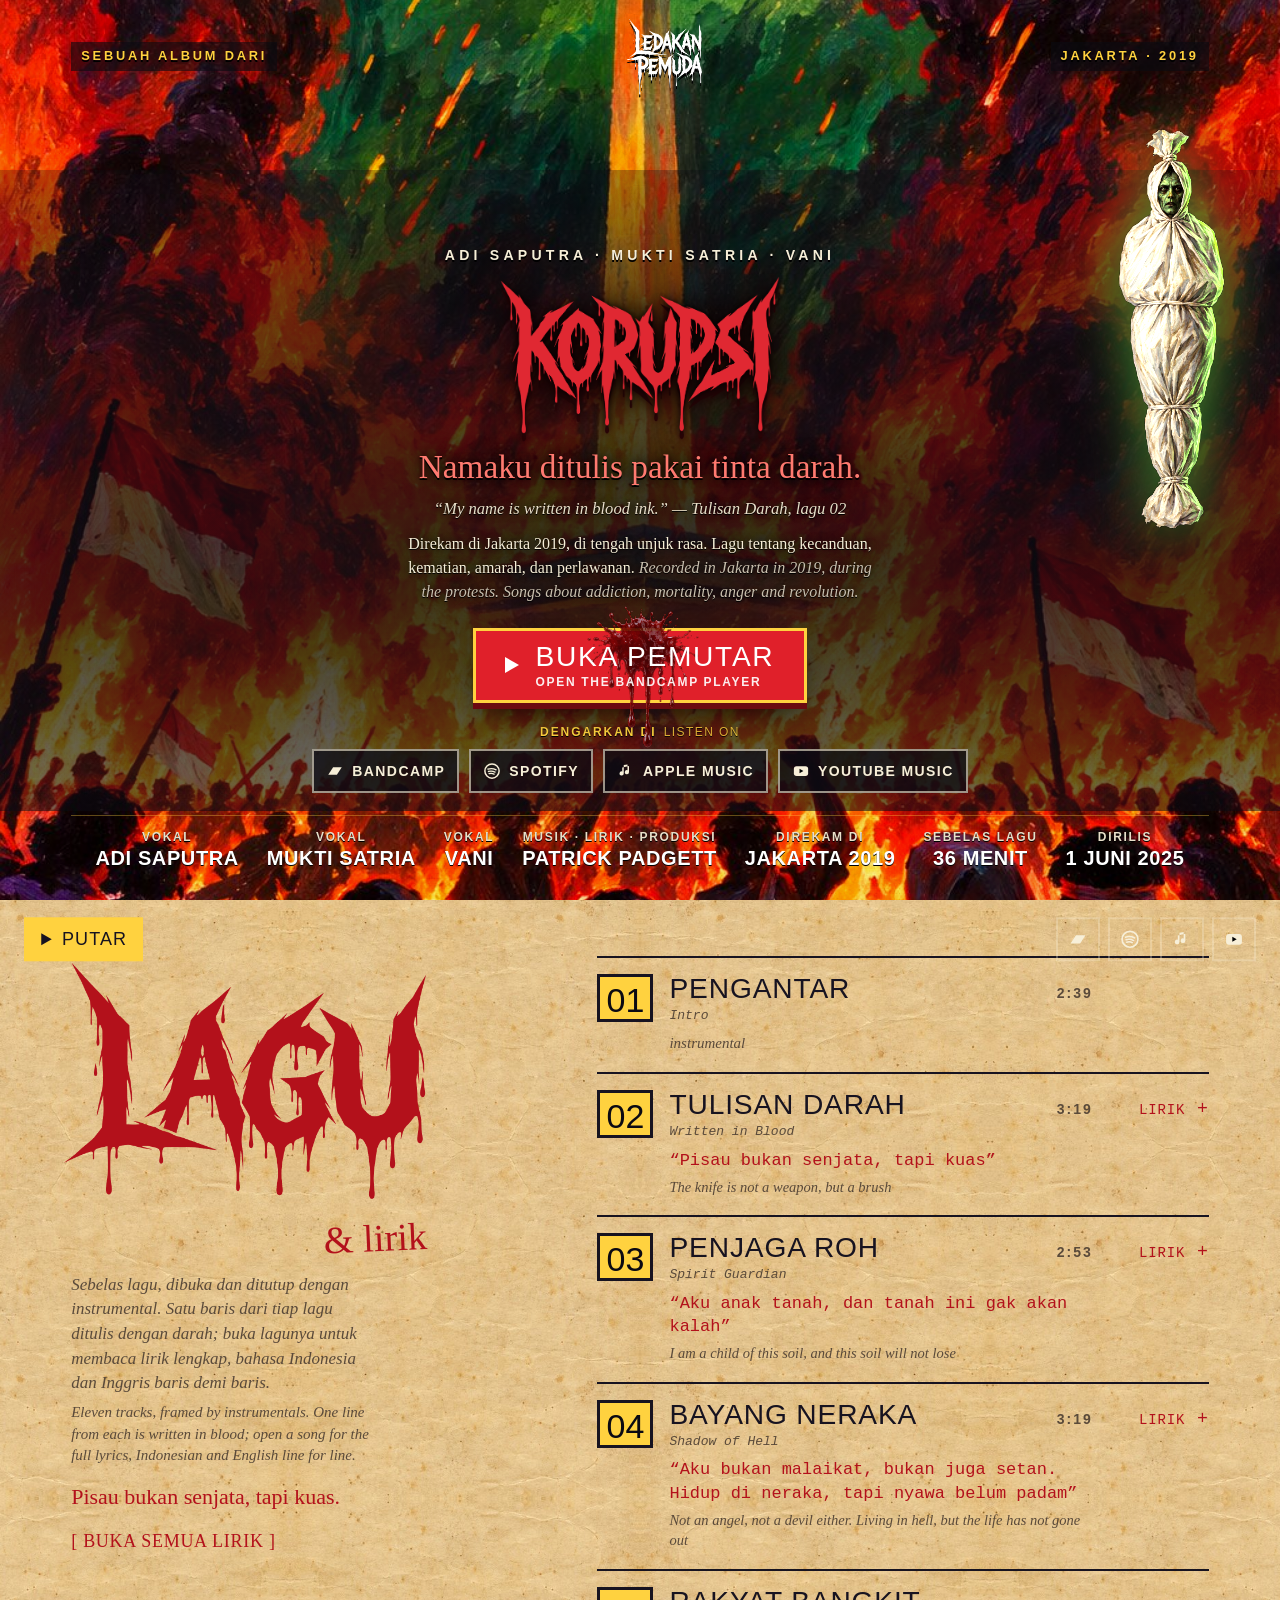
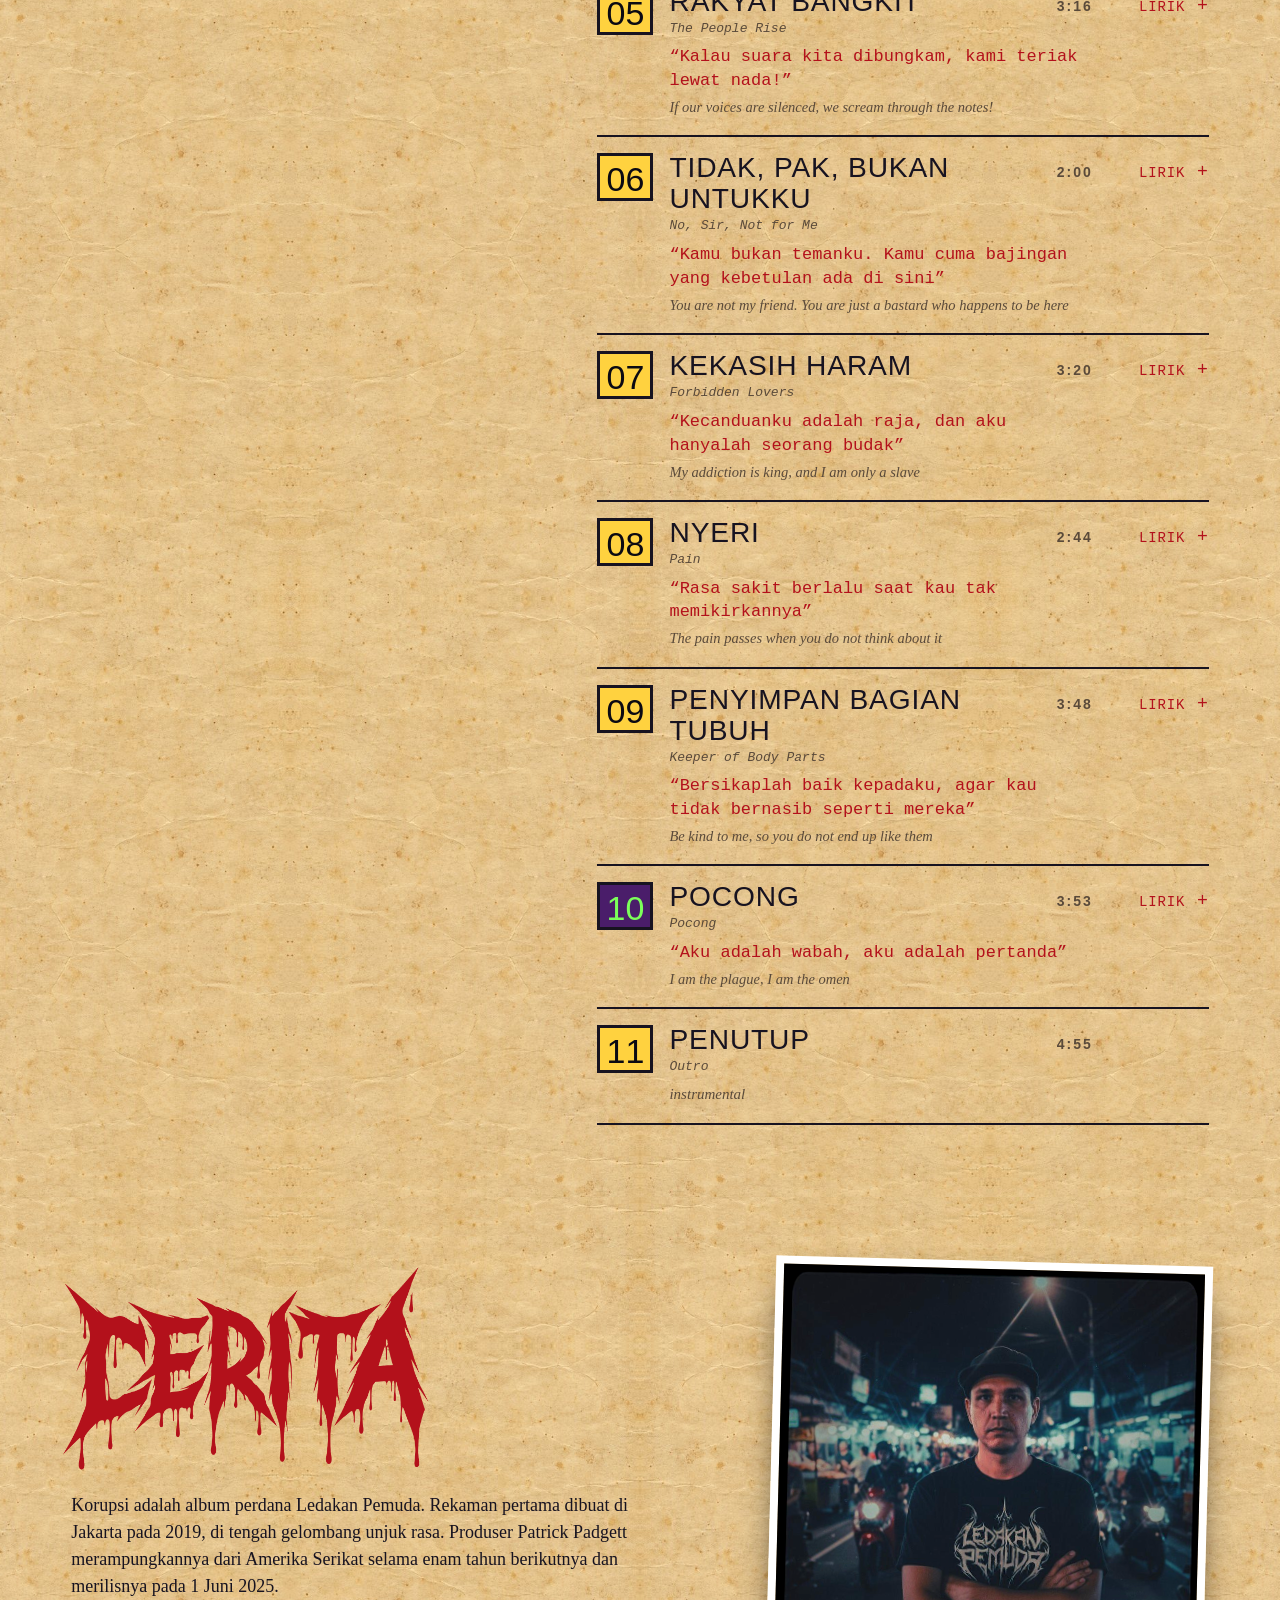
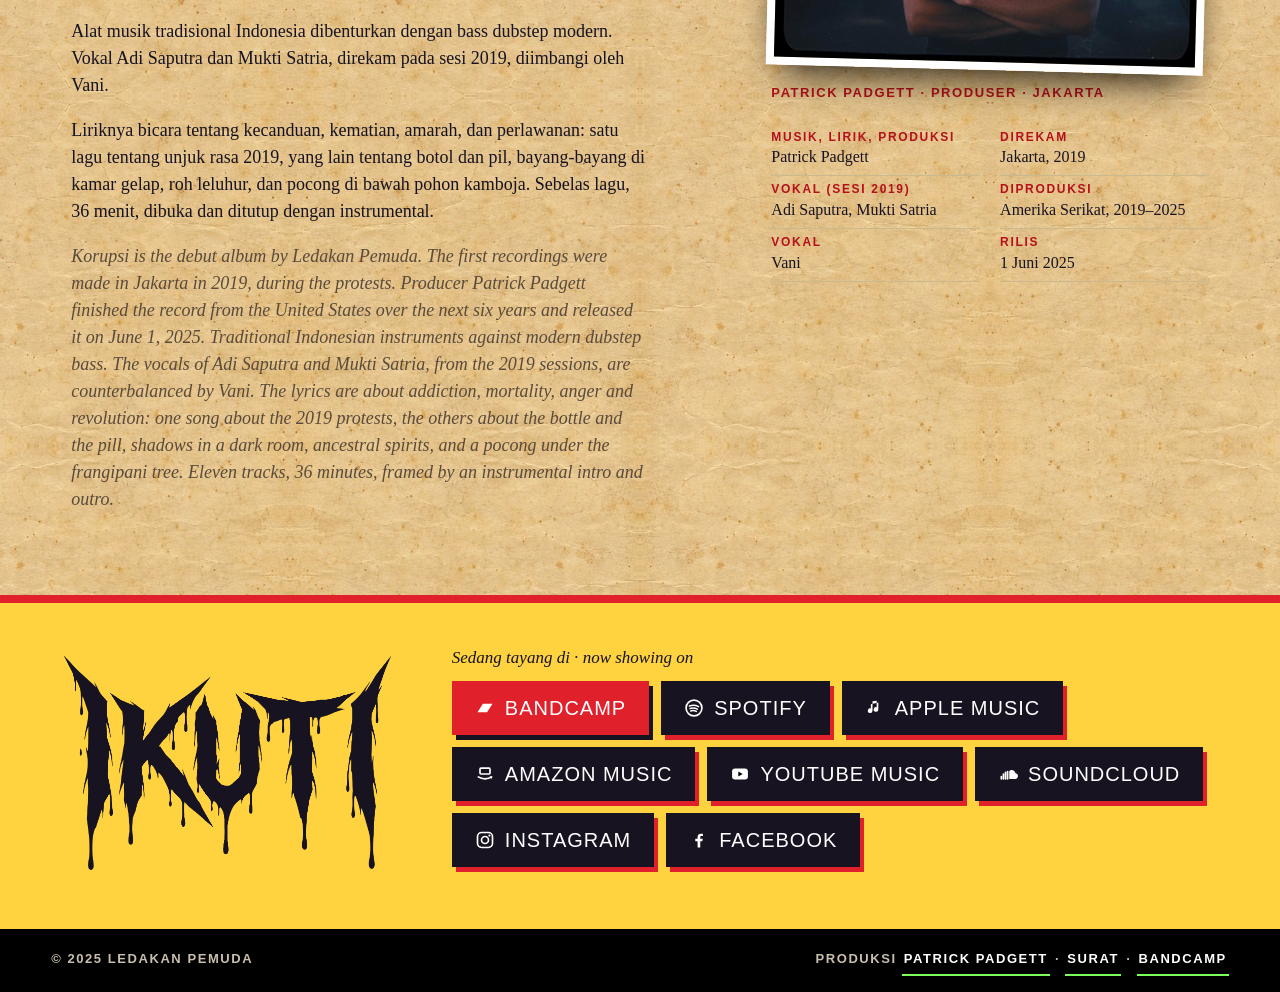
==== commit c8a2e15a: "Pocong lit in front of the vignette (brightness 1.28, stronger cast shadow)" ====
--- a/index.html
+++ b/index.html
@@ -165,7 +165,9 @@
 .sheet .art{position:absolute;inset:0;width:100%;height:100%;object-fit:cover;object-position:50% 30%;filter:saturate(1.1) contrast(1.05)}
 .sheet::before{content:"";position:absolute;inset:0;background:linear-gradient(180deg,rgba(11,10,18,.82) 0,rgba(11,10,18,.12) 20%,rgba(11,10,18,.05) 32%,rgba(11,10,18,.62) 46%,rgba(11,10,18,.9) 60%,rgba(11,10,18,.98) 80%);pointer-events:none}
 .sheet::after{content:"";position:absolute;inset:0;background:url(/assets/img/horor-paper-seamless.jpg) center/700px repeat;mix-blend-mode:multiply;opacity:.3;pointer-events:none}
-.pocong{position:absolute;right:clamp(16px,4vw,52px);top:14%;width:min(9vw,124px);height:auto;filter:drop-shadow(0 0 30px rgba(124,255,90,.55)) drop-shadow(0 10px 20px rgba(0,0,0,.7));animation:drift 9s ease-in-out infinite alternate;z-index:4;pointer-events:none}
+/* the plate is painted grey-beige (mean 147/255); on top of the vignette it still read as veiled, so the shroud is
+   lit to white before the glow and shadow are drawn — the shadow onto the darkened painting is what says 'in front' */
+.pocong{position:absolute;right:clamp(16px,4vw,52px);top:14%;width:min(9vw,124px);height:auto;filter:brightness(1.28) contrast(1.08) drop-shadow(0 0 30px rgba(124,255,90,.6)) drop-shadow(0 14px 22px rgba(0,0,0,.85));animation:drift 9s ease-in-out infinite alternate;z-index:4;pointer-events:none}
 @keyframes drift{from{transform:translate(0,0) rotate(-2deg)}to{transform:translate(-14px,-26px) rotate(2deg)}}
 .row{position:relative;z-index:3;width:100%;max-width:1240px;margin:0 auto;padding-left:clamp(16px,4vw,52px);padding-right:clamp(16px,4vw,52px)}
 .top{padding-top:18px;display:flex;justify-content:space-between;align-items:center;gap:14px;font:700 clamp(12px,1vw,14px)/1.3 'Barlow Condensed',sans-serif;letter-spacing:.22em;text-transform:uppercase;color:var(--yellow);text-shadow:0 2px 0 #000}
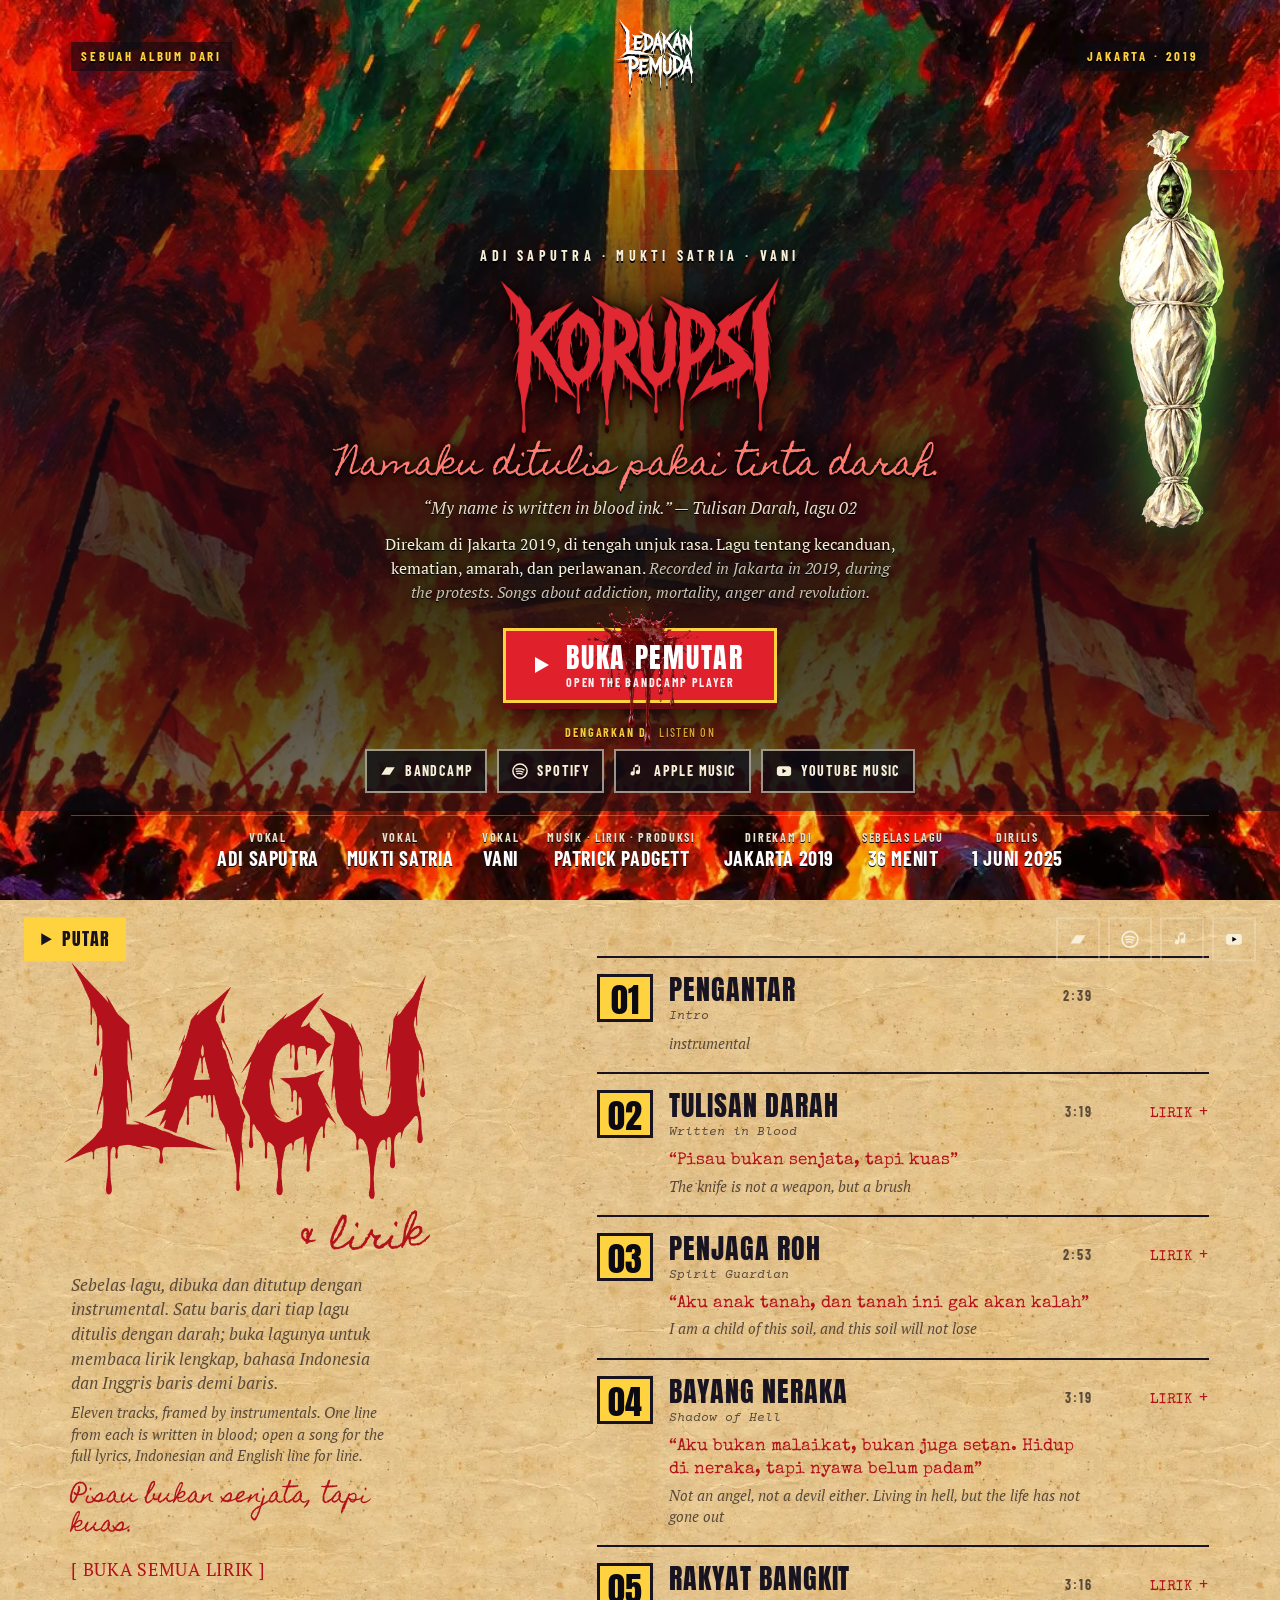
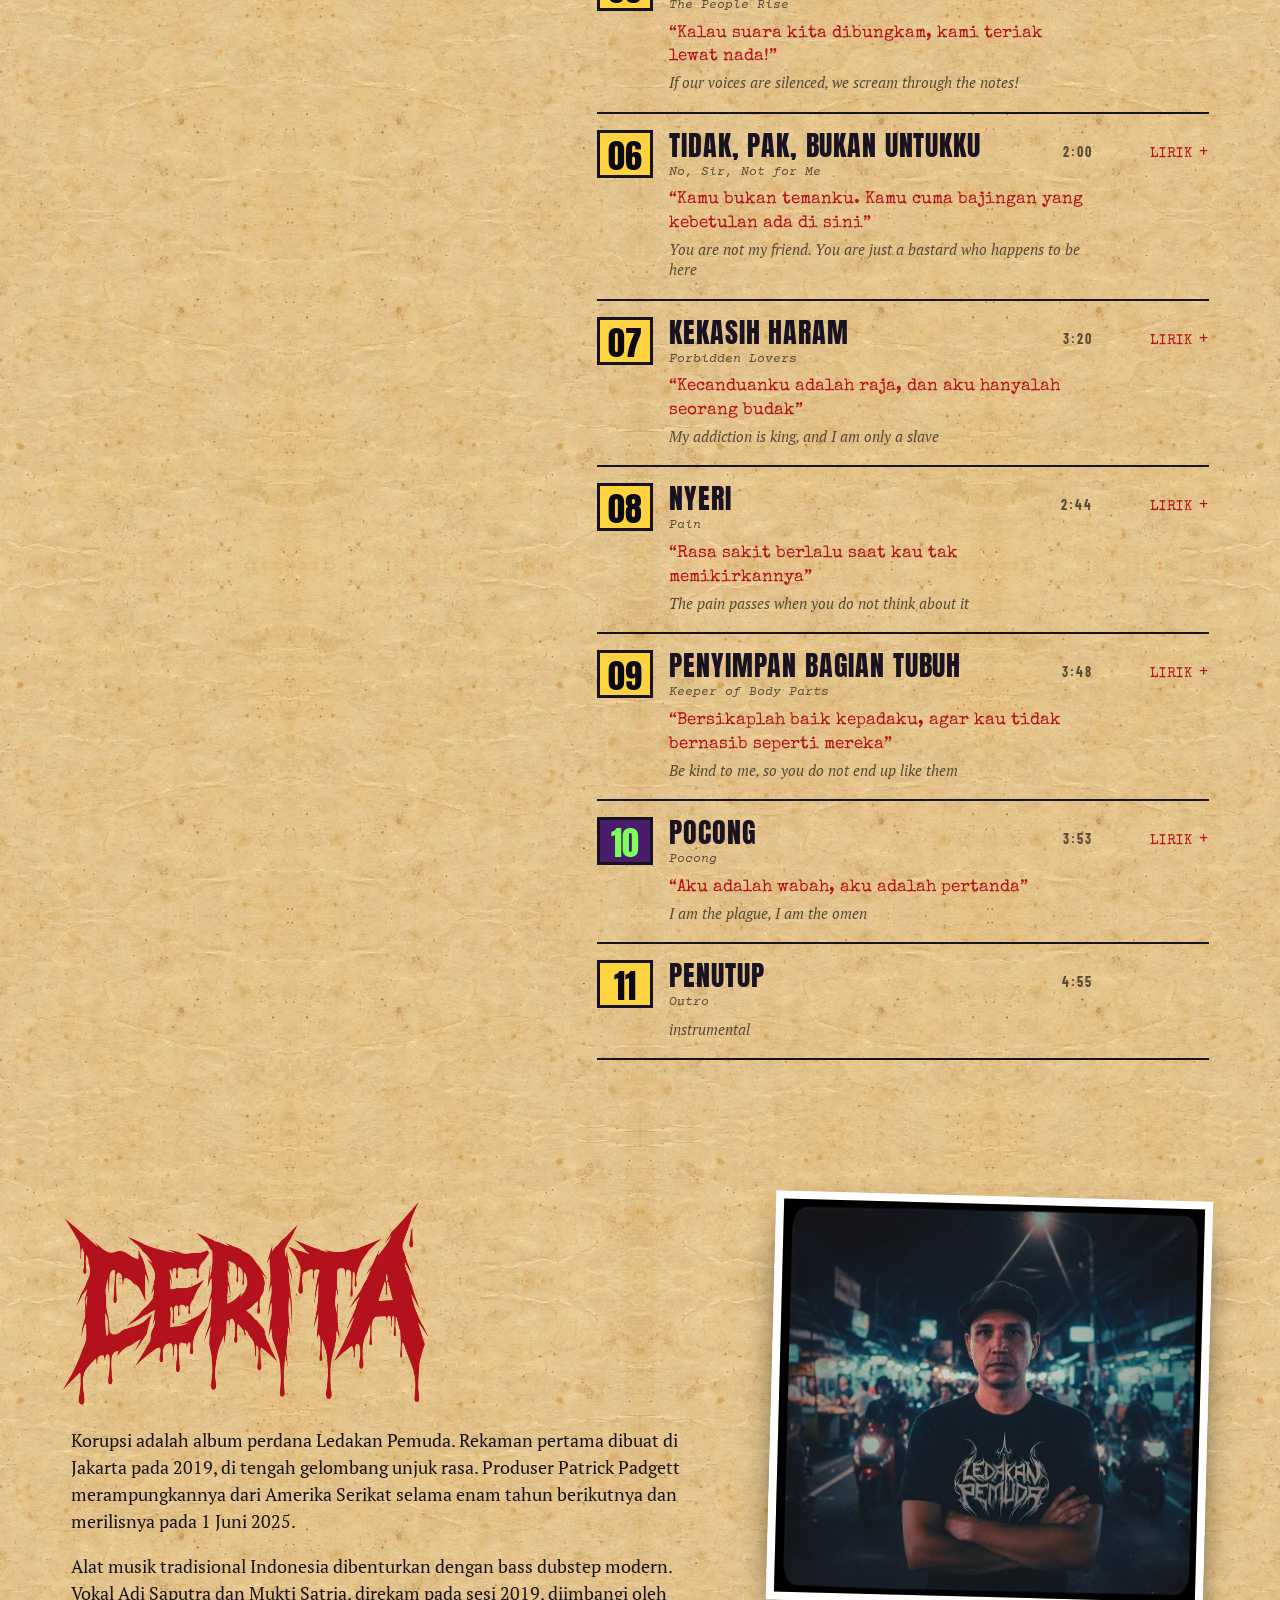
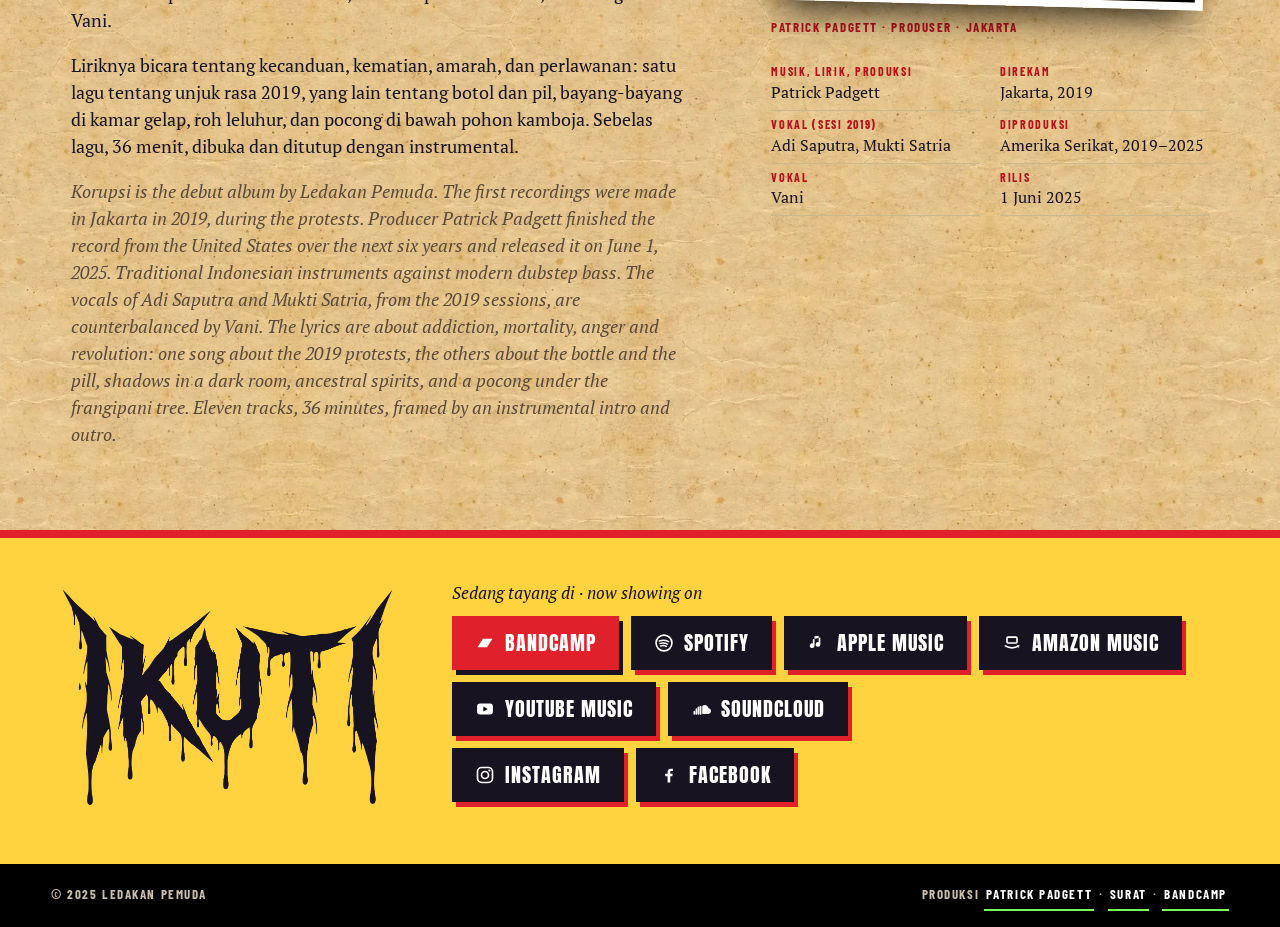
==== commit 68b66977: "Performance pass: sized WebP/AVIF images, subset fonts with metric fallbacks, inline font CSS Lighth" ====
--- a/index.html
+++ b/index.html
@@ -28,8 +28,34 @@
 <link rel="icon" type="image/png" sizes="512x512" href="/assets/icon-512.png">
 <link rel="apple-touch-icon" href="/assets/apple-touch-icon.png">
 <link rel="preload" href="/assets/fonts/anton-normal-400.woff2" as="font" type="font/woff2" crossorigin>
-<link rel="stylesheet" href="/assets/fonts.css">
+<link rel="preload" href="/assets/fonts/barlow-condensed-normal-700.woff2" as="font" type="font/woff2" crossorigin>
+<link rel="preload" href="/assets/fonts/pt-serif-normal-400.woff2" as="font" type="font/woff2" crossorigin>
+<link rel="preload" href="/assets/fonts/pt-serif-italic-400.woff2" as="font" type="font/woff2" crossorigin>
+<link rel="preload" href="/assets/fonts/homemade-apple-normal-400.woff2" as="font" type="font/woff2" crossorigin>
 <style>
+/* subset web fonts + metric-matched local fallbacks (size-adjust), so the swap does not move the layout */
+@font-face{font-family:'Anton';font-style:normal;font-weight:400;font-display:swap;src:url('/assets/fonts/anton-normal-400.woff2') format('woff2')}
+@font-face{font-family:'Barlow Condensed';font-style:normal;font-weight:700;font-display:swap;src:url('/assets/fonts/barlow-condensed-normal-700.woff2') format('woff2')}
+@font-face{font-family:'Barlow Condensed';font-style:normal;font-weight:500;font-display:swap;src:url('/assets/fonts/barlow-condensed-normal-500.woff2') format('woff2')}
+@font-face{font-family:'PT Serif';font-style:normal;font-weight:400;font-display:swap;src:url('/assets/fonts/pt-serif-normal-400.woff2') format('woff2')}
+@font-face{font-family:'PT Serif';font-style:italic;font-weight:400;font-display:swap;src:url('/assets/fonts/pt-serif-italic-400.woff2') format('woff2')}
+@font-face{font-family:'Homemade Apple';font-style:normal;font-weight:400;font-display:swap;src:url('/assets/fonts/homemade-apple-normal-400.woff2') format('woff2')}
+@font-face{font-family:'Special Elite';font-style:normal;font-weight:400;font-display:swap;src:url('/assets/fonts/special-elite-normal-400.woff2') format('woff2')}
+@font-face{font-family:'Courier Prime';font-style:normal;font-weight:400;font-display:swap;src:url('/assets/fonts/courier-prime-normal-400.woff2') format('woff2')}
+@font-face{font-family:'Courier Prime';font-style:italic;font-weight:400;font-display:swap;src:url('/assets/fonts/courier-prime-italic-400.woff2') format('woff2')}
+@font-face{font-family:'Courier Prime';font-style:normal;font-weight:700;font-display:swap;src:url('/assets/fonts/courier-prime-normal-700.woff2') format('woff2')}
+@font-face{font-family:'Anton FB';font-style:normal;font-weight:400;src:local('Arial'),local('ArialMT'),local('Roboto'),local('Roboto-Regular'),local('Liberation Sans');size-adjust:71.64%;ascent-override:164.18%;descent-override:45.94%;line-gap-override:0.00%}
+@font-face{font-family:'Barlow Condensed FB';font-style:normal;font-weight:700;src:local('Arial'),local('ArialMT'),local('Roboto'),local('Roboto-Regular'),local('Liberation Sans');size-adjust:70.94%;ascent-override:140.96%;descent-override:28.19%;line-gap-override:0.00%}
+@font-face{font-family:'Barlow Condensed FB';font-style:normal;font-weight:500;src:local('Arial'),local('ArialMT'),local('Roboto'),local('Roboto-Regular'),local('Liberation Sans');size-adjust:67.97%;ascent-override:147.12%;descent-override:29.42%;line-gap-override:0.00%}
+@font-face{font-family:'PT Serif FB';font-style:normal;font-weight:400;src:local('Times New Roman'),local('TimesNewRomanPSMT'),local('Liberation Serif');size-adjust:109.84%;ascent-override:94.59%;descent-override:26.04%;line-gap-override:0.00%}
+@font-face{font-family:'PT Serif FB2';font-style:normal;font-weight:400;src:local('Noto Serif'),local('NotoSerif-Regular');size-adjust:92.77%;ascent-override:112.00%;descent-override:30.83%;line-gap-override:0.00%}
+@font-face{font-family:'PT Serif FB';font-style:italic;font-weight:400;src:local('Times New Roman Italic'),local('TimesNewRomanPS-ItalicMT'),local('Liberation Serif Italic'),local('LiberationSerif-Italic');size-adjust:104.80%;ascent-override:99.14%;descent-override:27.29%;line-gap-override:0.00%}
+@font-face{font-family:'PT Serif FB2';font-style:italic;font-weight:400;src:local('Noto Serif Italic'),local('NotoSerif-Italic');size-adjust:91.21%;ascent-override:113.91%;descent-override:31.36%;line-gap-override:0.00%}
+@font-face{font-family:'Homemade Apple FB';font-style:normal;font-weight:400;src:local('Arial'),local('ArialMT'),local('Roboto'),local('Roboto-Regular'),local('Liberation Sans');size-adjust:125.24%;ascent-override:103.47%;descent-override:67.53%;line-gap-override:1.40%}
+@font-face{font-family:'Special Elite FB';font-style:normal;font-weight:400;src:local('Courier New'),local('CourierNewPSMT'),local('Droid Sans Mono'),local('DroidSansMono'),local('Liberation Mono');size-adjust:88.49%;ascent-override:79.45%;descent-override:33.55%;line-gap-override:0.00%}
+@font-face{font-family:'Courier Prime FB';font-style:normal;font-weight:400;src:local('Courier New'),local('CourierNewPSMT'),local('Droid Sans Mono'),local('DroidSansMono'),local('Liberation Mono');size-adjust:99.92%;ascent-override:78.19%;descent-override:34.21%;line-gap-override:0.00%}
+@font-face{font-family:'Courier Prime FB';font-style:italic;font-weight:400;src:local('Courier New Italic'),local('CourierNewPS-ItalicMT'),local('Droid Sans Mono'),local('DroidSansMono'),local('Liberation Mono Italic'),local('LiberationMono-Italic');size-adjust:99.92%;ascent-override:78.19%;descent-override:34.21%;line-gap-override:0.00%}
+@font-face{font-family:'Courier Prime FB';font-style:normal;font-weight:700;src:local('Courier New'),local('CourierNewPSMT'),local('Droid Sans Mono'),local('DroidSansMono'),local('Liberation Mono');size-adjust:99.92%;ascent-override:78.19%;descent-override:34.21%;line-gap-override:0.00%}
 
 *{box-sizing:border-box}
 img{display:block;max-width:100%}
@@ -52,11 +78,11 @@
 [class$="-list"] [class$="-p"]{margin:6px 0 18px;max-width:62ch}
 [class$="-list"] [class$="-src"]{margin:0 0 18px;font-size:.85em}
 
-.lirik,.lyr{--tw:'Special Elite',"Courier Prime",'Courier New',monospace;--mono:"Courier Prime",'Courier New',monospace;--serif:'PT Serif',Georgia,serif}
+.lirik,.lyr{--tw:'Special Elite','Special Elite FB',"Courier Prime",'Courier Prime FB','Courier New',monospace;--mono:"Courier Prime",'Courier Prime FB','Courier New',monospace;--serif:'PT Serif','PT Serif FB','PT Serif FB2',Georgia,serif}
 #lagu-h{--h2:clamp(56px,7vw,110px);font-size:var(--h2);line-height:1;width:min(100%,calc(var(--h2)*4.2))}
 #lagu-h [role=img]{display:block;height:auto;width:100%;margin-left:clamp(-14px,calc(var(--h2)*-.444),0px)}
 /* the plate is shifted 14px left and carries 1.7% transparent padding; the script's right edge lands on the U */
-.amp{display:block;text-align:right;font:400 clamp(30px,3vw,40px)/1 'Homemade Apple',cursive;color:var(--lyr-accent,currentColor);margin:10px 0 0;padding-right:calc(14px + 1.7%);transform:rotate(-2.5deg);transform-origin:right center;letter-spacing:0;text-transform:none}
+.amp{display:block;text-align:right;font:400 clamp(30px,3vw,40px)/1 'Homemade Apple','Homemade Apple FB',cursive;color:var(--lyr-accent,currentColor);margin:10px 0 0;padding-right:calc(14px + 1.7%);transform:rotate(-2.5deg);transform-origin:right center;letter-spacing:0;text-transform:none}
 @media (max-width:560px){#lagu-h{--h2:clamp(56px,19vw,110px)}}
 .lyr{border-bottom:2px solid var(--lyr-rule,currentColor)}
 .lyr-song{position:relative;border-top:2px solid var(--lyr-rule,currentColor)}
@@ -67,7 +93,7 @@
 .lyr-n{grid-column:1;grid-row:1;color:var(--lyr-mute,inherit);min-width:2.2ch}
 .lyr-t{grid-column:2;grid-row:1}
 .lyr-ten{display:block;margin-top:3px;font:italic 400 13px/1.3 var(--mono);color:var(--lyr-mute,inherit);letter-spacing:0;text-transform:none}
-.lyr-d{grid-column:3;grid-row:1;font:700 14px/1 'Barlow Condensed',sans-serif;letter-spacing:.14em;color:var(--lyr-mute,inherit)}
+.lyr-d{grid-column:3;grid-row:1;font:700 14px/1 'Barlow Condensed','Barlow Condensed FB',sans-serif;letter-spacing:.14em;color:var(--lyr-mute,inherit)}
 .lyr-tog{grid-column:4;grid-row:1;justify-self:end;white-space:nowrap;font:400 14px/1 var(--tw);letter-spacing:.06em;color:var(--lyr-accent,currentColor)}
 .lyr-tog::before{content:"Lirik"}.lyr-tog::after{content:" +";font-size:1.3em;line-height:0}
 .lyr-song[open] .lyr-tog::before{content:"Tutup"}.lyr-song[open] .lyr-tog::after{content:" –"}
@@ -115,7 +141,7 @@
 /* the play control stays visible after opening: it becomes the close control */
 .player.is-open .player-btn{display:inline-flex}
 .player-lbl{display:grid;gap:5px;text-align:left}
-.player-lbl small{font:700 12px/1 'Barlow Condensed',sans-serif;letter-spacing:.14em;text-transform:uppercase;opacity:.92}
+.player-lbl small{font:700 12px/1 'Barlow Condensed','Barlow Condensed FB',sans-serif;letter-spacing:.14em;text-transform:uppercase;opacity:.92}
 .player-btn .ico-close{display:none}
 .player.is-open .player-btn .ico-play{display:none}
 .player.is-open .player-btn .ico-close{display:block}
@@ -124,9 +150,9 @@
 .player-note a{color:inherit;text-underline-offset:3px}
 /* listen strip: one dominant Bandcamp chip + three streaming chips, directly under the control */
 .listen{display:grid;grid-template-columns:repeat(2,minmax(0,1fr));gap:8px 10px;margin:14px 0 0;max-width:420px}
-.listen-l{grid-column:1/-1;font:700 12px/1.3 'Barlow Condensed',sans-serif;letter-spacing:.16em;text-transform:uppercase;color:var(--strip-mute,inherit)}
+.listen-l{grid-column:1/-1;font:700 12px/1.3 'Barlow Condensed','Barlow Condensed FB',sans-serif;letter-spacing:.16em;text-transform:uppercase;color:var(--strip-mute,inherit)}
 .listen-l span{margin-left:.6em;font-weight:500;letter-spacing:.12em;opacity:.8}
-.chip{display:inline-flex;align-items:center;gap:8px;min-height:44px;padding:10px 12px;text-decoration:none;font:700 14px/1 'Barlow Condensed',sans-serif;letter-spacing:.1em;text-transform:uppercase;color:var(--strip-fg,inherit);background:var(--strip-bg,transparent);border:2px solid var(--strip-line,currentColor);box-shadow:var(--strip-shadow,none);transition:transform .2s cubic-bezier(.16,1,.3,1),background .2s,color .2s,border-color .2s}
+.chip{display:inline-flex;align-items:center;gap:8px;min-height:44px;padding:10px 12px;text-decoration:none;font:700 14px/1 'Barlow Condensed','Barlow Condensed FB',sans-serif;letter-spacing:.1em;text-transform:uppercase;color:var(--strip-fg,inherit);background:var(--strip-bg,transparent);border:2px solid var(--strip-line,currentColor);box-shadow:var(--strip-shadow,none);transition:transform .2s cubic-bezier(.16,1,.3,1),background .2s,color .2s,border-color .2s}
 .chip .ico{width:18px;height:18px;fill:currentColor;flex:none}
 .chip:hover,.chip:focus-visible{transform:translateY(-2px);background:var(--strip-hover,rgba(0,0,0,.06));border-color:var(--strip-line-h,var(--strip-line,currentColor))}
 @media (max-width:560px){
@@ -139,9 +165,9 @@
 .dock.is-on{transform:none;visibility:visible;transition-delay:0s}
 /* the dock covers the bottom 63px; give the scrolled content that much clearance while it is on */
 body.has-dock{padding-bottom:72px}
-.dock-play{display:inline-flex;align-items:center;gap:8px;min-height:44px;padding:8px 16px 8px 12px;border:0;cursor:pointer;background:var(--dock-accent,#fff);color:var(--dock-on-accent,#000);font:400 18px/1 'Anton',sans-serif;letter-spacing:.06em;text-transform:uppercase}
+.dock-play{display:inline-flex;align-items:center;gap:8px;min-height:44px;padding:8px 16px 8px 12px;border:0;cursor:pointer;background:var(--dock-accent,#fff);color:var(--dock-on-accent,#000);font:400 18px/1 'Anton','Anton FB',sans-serif;letter-spacing:.06em;text-transform:uppercase}
 .dock-play .ico{width:18px;height:18px;fill:currentColor}
-.dock-l{margin-left:auto;font:700 12px/1 'Barlow Condensed',sans-serif;letter-spacing:.16em;text-transform:uppercase;opacity:.75}
+.dock-l{margin-left:auto;font:700 12px/1 'Barlow Condensed','Barlow Condensed FB',sans-serif;letter-spacing:.16em;text-transform:uppercase;opacity:.75}
 .dock-o{display:inline-flex;align-items:center;justify-content:center;width:44px;height:44px;color:inherit;border:2px solid var(--dock-line,rgba(255,255,255,.25));transition:transform .2s cubic-bezier(.16,1,.3,1),color .2s,border-color .2s}
 .dock-o .ico{width:20px;height:20px;fill:currentColor}
 .dock-o:hover,.dock-o:focus-visible{transform:translateY(-2px);color:var(--dock-accent,#fff);border-color:currentColor}
@@ -154,23 +180,24 @@
   --note-bg:rgba(11,10,18,.78);--note-pad:6px 10px;
   --dock-bg:#000;--dock-fg:var(--cream);--dock-accent:var(--yellow);--dock-on-accent:var(--ink);--dock-line:rgba(247,239,216,.3)}
 html{background:var(--night)}
-body{margin:0;color:var(--cream);font:18px/1.5 'PT Serif',Georgia,serif;background:var(--night);-webkit-font-smoothing:antialiased}
+body{margin:0;color:var(--cream);font:18px/1.5 'PT Serif','PT Serif FB','PT Serif FB2',Georgia,serif;background:var(--night);-webkit-font-smoothing:antialiased}
 ::selection{background:var(--blood);color:#fff}
 a{color:inherit}
 a:focus-visible,button:focus-visible,summary:focus-visible{outline:3px solid var(--yellow);outline-offset:3px}
-.scrawl{font-family:'Homemade Apple',cursive}
+.scrawl{font-family:'Homemade Apple','Homemade Apple FB',cursive}
 
 /* ---------- the one-sheet ---------- */
 .sheet{position:relative;min-height:100svh;overflow:hidden;background:#000;display:grid;grid-template-rows:auto 1fr auto}
-.sheet .art{position:absolute;inset:0;width:100%;height:100%;object-fit:cover;object-position:50% 30%;filter:saturate(1.1) contrast(1.05)}
+.sheet picture,.sheet .art{position:absolute;inset:0;width:100%;height:100%}
+.sheet .art{object-fit:cover;object-position:50% 30%}
 .sheet::before{content:"";position:absolute;inset:0;background:linear-gradient(180deg,rgba(11,10,18,.82) 0,rgba(11,10,18,.12) 20%,rgba(11,10,18,.05) 32%,rgba(11,10,18,.62) 46%,rgba(11,10,18,.9) 60%,rgba(11,10,18,.98) 80%);pointer-events:none}
-.sheet::after{content:"";position:absolute;inset:0;background:url(/assets/img/horor-paper-seamless.jpg) center/700px repeat;mix-blend-mode:multiply;opacity:.3;pointer-events:none}
+.sheet::after{content:"";position:absolute;inset:0;background:url(/assets/img/horor-paper-seamless.webp) center/700px repeat;mix-blend-mode:multiply;opacity:.3;pointer-events:none}
 /* the plate is painted grey-beige (mean 147/255); on top of the vignette it still read as veiled, so the shroud is
    lit to white before the glow and shadow are drawn — the shadow onto the darkened painting is what says 'in front' */
-.pocong{position:absolute;right:clamp(16px,4vw,52px);top:14%;width:min(9vw,124px);height:auto;filter:brightness(1.28) contrast(1.08) drop-shadow(0 0 30px rgba(124,255,90,.6)) drop-shadow(0 14px 22px rgba(0,0,0,.85));animation:drift 9s ease-in-out infinite alternate;z-index:4;pointer-events:none}
+.pocong{position:absolute;right:clamp(16px,4vw,52px);top:14%;width:min(9vw,124px);height:auto;filter:drop-shadow(0 0 30px rgba(124,255,90,.6)) drop-shadow(0 14px 22px rgba(0,0,0,.85));animation:drift 9s ease-in-out infinite alternate;z-index:4;pointer-events:none}
 @keyframes drift{from{transform:translate(0,0) rotate(-2deg)}to{transform:translate(-14px,-26px) rotate(2deg)}}
 .row{position:relative;z-index:3;width:100%;max-width:1240px;margin:0 auto;padding-left:clamp(16px,4vw,52px);padding-right:clamp(16px,4vw,52px)}
-.top{padding-top:18px;display:flex;justify-content:space-between;align-items:center;gap:14px;font:700 clamp(12px,1vw,14px)/1.3 'Barlow Condensed',sans-serif;letter-spacing:.22em;text-transform:uppercase;color:var(--yellow);text-shadow:0 2px 0 #000}
+.top{padding-top:18px;display:flex;justify-content:space-between;align-items:center;gap:14px;font:700 clamp(12px,1vw,14px)/1.3 'Barlow Condensed','Barlow Condensed FB',sans-serif;letter-spacing:.22em;text-transform:uppercase;color:var(--yellow);text-shadow:0 2px 0 #000}
 .top span{background:rgba(11,10,18,.6);padding:6px 10px}
 .top .h1{margin:0;font-size:0}
 .top .h1 img{height:clamp(56px,6vw,84px);width:auto;filter:drop-shadow(0 3px 0 #000)}
@@ -178,12 +205,12 @@
 .mid{align-self:end;text-align:center;padding-top:14vh;padding-bottom:10px;position:relative}
 .mid::before{content:"";position:absolute;left:-100vw;right:-100vw;top:10%;bottom:-40%;background:radial-gradient(ellipse 60% 80% at 50% 60%,rgba(11,10,18,.85),rgba(11,10,18,.55) 55%,transparent 100%);pointer-events:none;z-index:-1}
 .mid>*{position:relative}
-.mid .bill-top{margin:0 0 6px;font:700 clamp(12px,1.1vw,15px)/1.4 'Barlow Condensed',sans-serif;letter-spacing:.3em;text-transform:uppercase;color:var(--cream);text-shadow:0 2px 0 #000}
+.mid .bill-top{margin:0 0 6px;font:700 clamp(12px,1.1vw,15px)/1.4 'Barlow Condensed','Barlow Condensed FB',sans-serif;letter-spacing:.3em;text-transform:uppercase;color:var(--cream);text-shadow:0 2px 0 #000}
 .mid .title{margin:0 auto;color:var(--blood-l);font-size:clamp(84px,13vw,200px);line-height:1;width:min(100%,900px);filter:drop-shadow(0 0 3px rgba(0,0,0,.95)) drop-shadow(0 0 16px rgba(0,0,0,.85)) drop-shadow(0 8px 0 #2a0507)}
 .mid .title .pd-word{display:block;height:1em;width:100%}
-.mid .tag{margin:10px auto 0;max-width:40ch;text-wrap:balance;font:400 clamp(24px,2.6vw,36px)/1.15 'Homemade Apple',cursive;color:#ff7a70;text-shadow:0 2px 0 #000,0 0 8px #000,0 0 24px #000}
-.mid .tag small{display:block;margin-top:10px;font:italic 400 clamp(16px,1.3vw,18px)/1.4 'PT Serif',serif;color:#e9dfc9;text-shadow:0 1px 0 #000,0 0 8px #000}
-.mid .lead{margin:12px auto 0;max-width:62ch;text-wrap:balance;font-size:clamp(16px,1.2vw,18px);color:var(--cream);text-shadow:0 1px 0 #000,0 0 8px #000}
+.mid .tag{margin:10px auto 0;max-width:21em;text-wrap:balance;font:400 clamp(24px,2.6vw,36px)/1.15 'Homemade Apple','Homemade Apple FB',cursive;color:#ff7a70;text-shadow:0 2px 0 #000,0 0 8px #000,0 0 24px #000}
+.mid .tag small{display:block;margin-top:10px;font:italic 400 clamp(16px,1.3vw,18px)/1.4 'PT Serif','PT Serif FB','PT Serif FB2',serif;color:#e9dfc9;text-shadow:0 1px 0 #000,0 0 8px #000}
+.mid .lead{margin:12px auto 0;max-width:33em;text-wrap:balance;font-size:clamp(16px,1.2vw,18px);color:var(--cream);text-shadow:0 1px 0 #000,0 0 8px #000}
 .mid .lead span{color:var(--mute);font-style:italic}
 
 .stub{padding-top:14px;padding-bottom:30px;display:grid;justify-items:center;gap:22px}
@@ -192,51 +219,51 @@
 .stub .listen-l{text-align:center;text-shadow:0 1px 0 #000}
 @media (max-width:560px){.stub .listen{grid-template-columns:1fr 1fr}}
 .player{position:relative}
-.player-btn{position:relative;display:inline-flex;align-items:center;gap:14px;background:var(--red);color:#fff;border:3px solid var(--yellow);padding:12px 30px 12px 22px;min-height:60px;font:400 clamp(24px,2.2vw,32px)/1 'Anton',sans-serif;letter-spacing:.06em;text-transform:uppercase;cursor:pointer;box-shadow:0 6px 0 #6b0a10,0 16px 30px -10px rgba(0,0,0,.8);transition:transform .2s cubic-bezier(.16,1,.3,1),box-shadow .2s;isolation:isolate}
-.player-btn::before{content:"";position:absolute;inset:-30px -40px -50px -34px;background:url(/assets/img/tinta-splatter.png) center/contain no-repeat;z-index:-1;opacity:.9;pointer-events:none}
+.player-btn{position:relative;display:inline-flex;align-items:center;gap:14px;background:var(--red);color:#fff;border:3px solid var(--yellow);padding:12px 30px 12px 22px;min-height:60px;font:400 clamp(24px,2.2vw,32px)/1 'Anton','Anton FB',sans-serif;letter-spacing:.06em;text-transform:uppercase;cursor:pointer;box-shadow:0 6px 0 #6b0a10,0 16px 30px -10px rgba(0,0,0,.8);transition:transform .2s cubic-bezier(.16,1,.3,1),box-shadow .2s;isolation:isolate}
+.player-btn::before{content:"";position:absolute;inset:-30px -40px -50px -34px;background:url(/assets/img/tinta-splatter-400.webp) center/contain no-repeat;z-index:-1;opacity:.9;pointer-events:none}
 .player-btn:hover{transform:translateY(-2px);box-shadow:0 8px 0 #6b0a10,0 18px 30px -10px rgba(0,0,0,.8)}
 .player-btn:active{transform:translateY(3px);box-shadow:0 3px 0 #6b0a10}
 .player-btn .ico{width:24px;height:24px;fill:#fff}
 .player iframe{display:block;margin-top:12px;background:#000;border:3px solid var(--yellow);box-shadow:0 6px 0 #6b0a10,0 16px 30px -10px rgba(0,0,0,.8)}
 .player-note{font-size:15px;color:var(--yellow);margin:8px 0 0}
-.bill{margin:0;display:flex;flex-wrap:wrap;justify-content:center;gap:10px 28px;font:700 11px/1.2 'Barlow Condensed',sans-serif;letter-spacing:.14em;text-transform:uppercase;color:var(--yellow);text-shadow:0 1px 0 #000;border-top:1px solid rgba(255,210,63,.35);padding-top:14px;width:100%}
+.bill{margin:0;display:flex;flex-wrap:wrap;justify-content:center;gap:10px 28px;font:700 11px/1.2 'Barlow Condensed','Barlow Condensed FB',sans-serif;letter-spacing:.14em;text-transform:uppercase;color:var(--yellow);text-shadow:0 1px 0 #000;border-top:1px solid rgba(255,210,63,.35);padding-top:14px;width:100%}
 .bill span{display:grid;gap:2px}
 .bill span small{font-size:12px;letter-spacing:.14em;color:#e9dfc9}
-.bill span{font-family:'Barlow Condensed',sans-serif;font-size:20px;letter-spacing:.03em;color:#fff;text-align:center}
+.bill span{font-family:'Barlow Condensed','Barlow Condensed FB',sans-serif;font-size:20px;letter-spacing:.03em;color:#fff;text-align:center}
 .bill span small{transform:none}
 
 /* ---------- the reel: every track a frame; the sung ones open to their lyrics ---------- */
-.reel{background:var(--paper) url(/assets/img/horor-paper-seamless.jpg) center/700px repeat;color:var(--ink);padding:56px 0 72px}
+.reel{background:var(--paper) url(/assets/img/horor-paper-seamless.webp) center/700px repeat;color:var(--ink);padding:56px 0 72px}
 .reel .row{display:grid;grid-template-columns:minmax(0,1fr) minmax(0,1.3fr);gap:28px 56px;align-items:start}
 .reel .head{position:sticky;top:20px}
 .reel h2{margin:0;color:var(--blood);font-size:clamp(56px,7vw,110px);line-height:1}
-.reel .sub{margin:18px 0 0;font:italic 400 17px/1.45 'PT Serif',serif;color:#5a4a3a;max-width:36ch}
+.reel .sub{margin:18px 0 0;font:italic 400 17px/1.45 'PT Serif','PT Serif FB','PT Serif FB2',serif;color:#5a4a3a;max-width:18.9em}
 .reel .sub span[lang=en]{display:block;margin-top:6px;font-size:15px}
-.reel .sub .scrawl{display:block;font:400 22px/1.3 'Homemade Apple',cursive;color:var(--blood);margin-top:16px;font-style:normal}
+.reel .sub .scrawl{display:block;font:400 22px/1.3 'Homemade Apple','Homemade Apple FB',cursive;color:var(--blood);margin-top:16px;font-style:normal}
 .reel .lyr-tools{margin-top:6px}
 .reel,.lyr{--lyr-rule:var(--ink);--lyr-accent:var(--blood);--lyr-mute:#5a4a3a;--lyr-id:var(--ink);--lyr-en:#4a3d31;--lyr-size:18px;--lyr-on-accent:#fff;--lyr-ex-size:17px}
 /* the lobby-card number tile from the old frames list */
-.lyr-n{font:400 34px/1 'Anton',sans-serif;color:var(--night);background:var(--yellow);padding:6px 0 2px;text-align:center;border:3px solid var(--ink);min-width:56px;align-self:start;letter-spacing:0}
+.lyr-n{font:400 34px/1 'Anton','Anton FB',sans-serif;color:var(--night);background:var(--yellow);padding:6px 0 2px;text-align:center;border:3px solid var(--ink);min-width:56px;align-self:start;letter-spacing:0}
 .lyr-row{grid-template-columns:56px minmax(0,1fr) auto minmax(4.6em,auto)}
 .reel{--lyr-indent:72px}
-.lyr-t{font-family:'Anton',sans-serif;font-size:clamp(22px,2.2vw,30px);letter-spacing:.03em;line-height:1.1;color:var(--ink)}
+.lyr-t{font-family:'Anton','Anton FB',sans-serif;font-size:clamp(22px,2.2vw,30px);letter-spacing:.03em;line-height:1.1;color:var(--ink)}
 .lyr-song:nth-child(10) .lyr-n{background:var(--violet);color:var(--green)}
 .lyr-song::before{content:"";position:absolute;left:-30px;top:22px;width:10px;height:14px;background:var(--blood);border-radius:50% 50% 50% 50%/40% 40% 60% 60%;transform:rotate(180deg);opacity:0;transition:opacity .3s}
 .lyr-song:hover::before,.lyr-song:focus-within::before,.lyr-song[open]::before{opacity:1}
 
 /* ---------- synopsis / credits ---------- */
-.syn{background:var(--paper) url(/assets/img/horor-paper-seamless.jpg) center/700px repeat;color:var(--ink);padding:64px 0;position:relative;overflow:hidden}
+.syn{background:var(--paper) url(/assets/img/horor-paper-seamless.webp) center/700px repeat;color:var(--ink);padding:64px 0;position:relative;overflow:hidden}
 .syn .row{position:relative;display:grid;grid-template-columns:minmax(0,1.2fr) minmax(0,.8fr);gap:44px;align-items:start}
 .syn h2{margin:0 0 16px;color:var(--blood);font-size:clamp(56px,7vw,110px);line-height:1}
 .syn h2 .pd-cerita-word{display:block;height:auto;width:min(100%,4.2em);margin-left:clamp(-14px,-0.255em,0px)}
-.syn p{margin:0 0 1em;max-width:64ch}
+.syn p{margin:0 0 1em;max-width:34.1em}
 .syn .en{color:#5a4a3a;font-style:italic}
 .still{position:relative;margin:0}
-.still img{width:100%;height:auto;border:8px solid #fff;filter:saturate(1.2) contrast(1.05) hue-rotate(-8deg);box-shadow:0 20px 40px -14px rgba(0,0,0,.9);transform:rotate(1.5deg)}
-.still figcaption{margin-top:14px;font:700 13px/1.4 'Barlow Condensed',sans-serif;letter-spacing:.12em;text-transform:uppercase;color:var(--blood)}
+.still img{width:100%;height:auto;border:8px solid #fff;box-shadow:0 20px 40px -14px rgba(0,0,0,.9);transform:rotate(1.5deg)}
+.still figcaption{margin-top:14px;font:700 13px/1.4 'Barlow Condensed','Barlow Condensed FB',sans-serif;letter-spacing:.12em;text-transform:uppercase;color:var(--blood)}
 .credits{margin:22px 0 0;padding:0;columns:2;column-gap:20px}
 .credits div{break-inside:avoid;padding:6px 0;border-bottom:1px solid #c9b98f}
-.credits dt{font:700 12px/1.3 'Barlow Condensed',sans-serif;letter-spacing:.14em;text-transform:uppercase;color:var(--blood)}
+.credits dt{font:700 12px/1.3 'Barlow Condensed','Barlow Condensed FB',sans-serif;letter-spacing:.14em;text-transform:uppercase;color:var(--blood)}
 .credits dd{margin:0;font-size:16px}
 
 /* ---------- now showing ---------- */
@@ -244,13 +271,13 @@
 .showing .row{display:grid;grid-template-columns:minmax(0,.9fr) minmax(0,2fr);gap:16px 40px;align-items:center}
 .showing h2{margin:0;font-size:clamp(56px,7vw,110px);line-height:1;color:var(--ink)}
 .showing h2 .pd-ikuti-word{display:block;height:auto;width:min(100%,4.2em);margin-left:clamp(-14px,-0.304em,0px)}
-.showing .sub{margin:0 0 12px;font:italic 400 17px/1.3 'PT Serif',serif}
+.showing .sub{margin:0 0 12px;font:italic 400 17px/1.3 'PT Serif','PT Serif FB','PT Serif FB2',serif}
 .outlets{display:flex;flex-wrap:wrap;gap:12px;margin-bottom:12px}
-.outlet{display:inline-flex;align-items:center;gap:10px;text-decoration:none;background:var(--ink);color:#fff;padding:14px 20px;min-height:48px;font:400 20px/1 'Anton',sans-serif;letter-spacing:.05em;text-transform:uppercase;border:3px solid var(--ink);box-shadow:4px 5px 0 var(--red);transition:transform .2s cubic-bezier(.16,1,.3,1),box-shadow .2s}
+.outlet{display:inline-flex;align-items:center;gap:10px;text-decoration:none;background:var(--ink);color:#fff;padding:14px 20px;min-height:48px;font:400 20px/1 'Anton','Anton FB',sans-serif;letter-spacing:.05em;text-transform:uppercase;border:3px solid var(--ink);box-shadow:4px 5px 0 var(--red);transition:transform .2s cubic-bezier(.16,1,.3,1),box-shadow .2s}
 .outlet:hover,.outlet:focus-visible{transform:translate(-2px,-2px);box-shadow:6px 7px 0 var(--red)}
 .outlet-bandcamp{background:var(--red);border-color:var(--red);box-shadow:4px 5px 0 var(--ink)}
 .outlet-bandcamp:hover{box-shadow:6px 7px 0 var(--ink)}
-.foot{background:#000;color:var(--mute);padding:22px clamp(16px,4vw,52px);display:flex;justify-content:space-between;flex-wrap:wrap;gap:10px;font:700 13px/1.3 'Barlow Condensed',sans-serif;letter-spacing:.12em;text-transform:uppercase}
+.foot{background:#000;color:var(--mute);padding:22px clamp(16px,4vw,52px);display:flex;justify-content:space-between;flex-wrap:wrap;gap:10px;font:700 13px/1.3 'Barlow Condensed','Barlow Condensed FB',sans-serif;letter-spacing:.12em;text-transform:uppercase}
 .foot a{color:#fff;text-decoration:none;border-bottom:2px solid var(--green);display:inline-block;padding:6px 2px;margin:-6px 0}
 
 @media (max-width:980px){
@@ -285,16 +312,16 @@
 <body class="d-poster-darah">
 <a class="skip" href="#lagu">Langsung ke daftar lagu</a>
 <header class="sheet" id="atas" data-hero>
-  <img class="art" src="/assets/img/horor-cover-painted.jpg" width="1024" height="1536" alt="">
-  <img class="pocong" src="/assets/img/horor-pocong.png" width="433" height="1530" alt="" aria-hidden="true">
+  <picture><source media="(max-width:560px)" type="image/avif" srcset="/assets/img/horor-cover-painted-m.avif" width="720" height="1536"><source media="(max-width:560px)" type="image/webp" srcset="/assets/img/horor-cover-painted-m.webp" width="720" height="1536"><source type="image/avif" srcset="/assets/img/horor-cover-painted.avif"><source type="image/webp" srcset="/assets/img/horor-cover-painted.webp"><img class="art" src="/assets/img/horor-cover-painted.jpg" width="1024" height="1536" alt="" aria-hidden="true" fetchpriority="high" decoding="async"></picture>
+  <img class="pocong" src="/assets/img/horor-pocong-300.webp" srcset="/assets/img/horor-pocong-180.webp 180w, /assets/img/horor-pocong-300.webp 300w" sizes="(max-width:560px) 54px, (max-width:980px) 14vw, 124px" width="300" height="1060" alt="" aria-hidden="true" fetchpriority="high" decoding="async">
   <div class="row top">
     <span>Sebuah album dari</span>
-    <h1 class="h1"><img src="/assets/img/logo-drip.png" width="1161" height="1135" alt="Ledakan Pemuda"><span class="sr"> — Korupsi</span></h1>
+    <h1 class="h1"><img src="/assets/img/logo-drip-280.webp" width="280" height="274" alt="Ledakan Pemuda"><span class="sr"> — Korupsi</span></h1>
     <span>Jakarta · 2019</span>
   </div>
   <div class="row mid">
     <p class="bill-top">Adi Saputra · Mukti Satria · Vani</p>
-    <p class="title"><span class="pd-word" role="img" aria-label="Korupsi" style="--w:url(/assets/img/word-korupsi.png);aspect-ratio:1425/822"></span></p>
+    <p class="title"><span class="pd-word" role="img" aria-label="Korupsi" style="--w:url(/assets/img/word-korupsi.webp);aspect-ratio:1425/822"></span></p>
     <p class="tag" lang="id">Namaku ditulis pakai tinta darah.<small lang="en">“My name is written in blood ink.” — Tulisan Darah, lagu 02</small></p>
     <p class="lead" lang="id">Direkam di Jakarta 2019, di tengah unjuk rasa. Lagu tentang kecanduan, kematian, amarah, dan perlawanan. <span lang="en">Recorded in Jakarta in 2019, during the protests. Songs about addiction, mortality, anger and revolution.</span></p>
   </div>
@@ -308,7 +335,7 @@
 <section class="reel" id="lagu" aria-labelledby="lagu-h">
   <div class="row">
     <div class="head">
-      <h2 id="lagu-h"><span class="pd-lagu-word" role="img" aria-label="Lagu" style="--w:url(/assets/img/word-lagu.png);aspect-ratio:1308/870"></span><span class="amp">&amp; lirik</span></h2>
+      <h2 id="lagu-h"><span class="pd-lagu-word" role="img" aria-label="Lagu" style="--w:url(/assets/img/word-lagu.webp);aspect-ratio:1308/870"></span><span class="amp">&amp; lirik</span></h2>
       <p class="sub" lang="id">Sebelas lagu, dibuka dan ditutup dengan instrumental. Satu baris dari tiap lagu ditulis dengan darah; buka lagunya untuk membaca lirik lengkap, bahasa Indonesia dan Inggris baris demi baris. <span lang="en">Eleven tracks, framed by instrumentals. One line from each is written in blood; open a song for the full lyrics, Indonesian and English line for line.</span><span class="scrawl" aria-hidden="true">Pisau bukan senjata, tapi kuas.</span></p>
       <div class="lyr-tools"><button type="button" data-open-all aria-expanded="false" data-open-label="Buka semua lirik" data-close-label="Tutup semua lirik">Buka semua lirik</button></div>
     </div>
@@ -319,12 +346,12 @@
 <section class="syn" id="cerita" aria-labelledby="cerita-h">
   <div class="row">
     <div>
-      <h2 id="cerita-h"><span class="pd-cerita-word" role="img" aria-label="Cerita" style="--w:url(/assets/img/word-cerita.png);aspect-ratio:1436/820"></span></h2>
+      <h2 id="cerita-h"><span class="pd-cerita-word" role="img" aria-label="Cerita" style="--w:url(/assets/img/word-cerita.webp);aspect-ratio:1436/820"></span></h2>
       <p lang="id">Korupsi adalah album perdana Ledakan Pemuda. Rekaman pertama dibuat di Jakarta pada 2019, di tengah gelombang unjuk rasa. Produser Patrick Padgett merampungkannya dari Amerika Serikat selama enam tahun berikutnya dan merilisnya pada 1 Juni 2025.</p><p lang="id">Alat musik tradisional Indonesia dibenturkan dengan bass dubstep modern. Vokal Adi Saputra dan Mukti Satria, direkam pada sesi 2019, diimbangi oleh Vani.</p><p lang="id">Liriknya bicara tentang kecanduan, kematian, amarah, dan perlawanan: satu lagu tentang unjuk rasa 2019, yang lain tentang botol dan pil, bayang-bayang di kamar gelap, roh leluhur, dan pocong di bawah pohon kamboja. Sebelas lagu, 36 menit, dibuka dan ditutup dengan instrumental.</p>
       <p class="en" lang="en">Korupsi is the debut album by Ledakan Pemuda. The first recordings were made in Jakarta in 2019, during the protests. Producer Patrick Padgett finished the record from the United States over the next six years and released it on June 1, 2025. Traditional Indonesian instruments against modern dubstep bass. The vocals of Adi Saputra and Mukti Satria, from the 2019 sessions, are counterbalanced by Vani. The lyrics are about addiction, mortality, anger and revolution: one song about the 2019 protests, the others about the bottle and the pill, shadows in a dark room, ancestral spirits, and a pocong under the frangipani tree. Eleven tracks, 36 minutes, framed by an instrumental intro and outro.</p>
     </div>
     <div>
-      <figure class="still"><img src="/assets/img/portrait-860.jpg" width="859" height="800" alt="Patrick Padgett bersedekap mengenakan topi pet dan kaus berlogo Ledakan Pemuda di jalan Jakarta pada malam hari"><figcaption>Patrick Padgett · produser · Jakarta</figcaption></figure>
+      <figure class="still"><img src="/assets/img/portrait-860.webp" width="859" height="800" alt="Patrick Padgett bersedekap mengenakan topi pet dan kaus berlogo Ledakan Pemuda di jalan Jakarta pada malam hari" loading="lazy" decoding="async"><figcaption>Patrick Padgett · produser · Jakarta</figcaption></figure>
       <dl class="credits"><div><dt>Musik, lirik, produksi</dt><dd>Patrick Padgett</dd></div><div><dt>Vokal (sesi 2019)</dt><dd>Adi Saputra, Mukti Satria</dd></div><div><dt>Vokal</dt><dd>Vani</dd></div><div><dt>Direkam</dt><dd>Jakarta, 2019</dd></div><div><dt>Diproduksi</dt><dd>Amerika Serikat, 2019–2025</dd></div><div><dt>Rilis</dt><dd>1 Juni 2025</dd></div></dl>
     </div>
   </div>
@@ -332,7 +359,7 @@
 
 <section class="showing" id="ikuti" aria-labelledby="ikuti-h">
   <div class="row">
-    <h2 id="ikuti-h"><span class="pd-ikuti-word" role="img" aria-label="Ikuti" style="--w:url(/assets/img/word-ikuti.png);aspect-ratio:1335/889"></span></h2>
+    <h2 id="ikuti-h"><span class="pd-ikuti-word" role="img" aria-label="Ikuti" style="--w:url(/assets/img/word-ikuti.webp);aspect-ratio:1335/889"></span></h2>
     <div>
       <p class="sub">Sedang tayang di · <span lang="en">now showing on</span></p>
       <div class="outlets"><a class="outlet outlet-bandcamp" href="https://ledakanpemuda.bandcamp.com/album/korupsi" rel="noopener"><svg class="ico" viewBox="0 0 24 24" aria-hidden="true" focusable="false" fill="currentColor"><path d="M3 17h11.5L21 7H9.5z"/></svg><span>Bandcamp</span></a><a class="outlet outlet-spotify" href="https://open.spotify.com/album/5g6EyCPLJNrGHiHMVUosbJ" rel="noopener"><svg class="ico" viewBox="0 0 24 24" aria-hidden="true" focusable="false" fill="currentColor"><circle cx="12" cy="12" r="9.5" fill="none" stroke="currentColor" stroke-width="2"/><path d="M6.5 9.5c3.8-1.2 7.6-.9 11 .9M7.3 12.6c3-.9 6-.6 8.8.8M8.1 15.5c2.3-.7 4.6-.5 6.7.6" fill="none" stroke="currentColor" stroke-width="1.8" stroke-linecap="round"/></svg><span>Spotify</span></a><a class="outlet outlet-apple" href="https://music.apple.com/gb/album/korupsi/1827343406" rel="noopener"><svg class="ico" viewBox="0 0 24 24" aria-hidden="true" focusable="false" fill="currentColor"><path d="M9 4v11.2a2.8 2.8 0 1 1-2-2.7V7.4l9-2v8.3a2.8 2.8 0 1 1-2-2.7V3.2z"/></svg><span>Apple Music</span></a><a class="outlet outlet-amazon" href="https://www.amazon.com/dp/B0FHWQ4KKN" rel="noopener"><svg class="ico" viewBox="0 0 24 24" aria-hidden="true" focusable="false" fill="currentColor"><path d="M4 15.5c4.6 3 11.4 3 16 0" fill="none" stroke="currentColor" stroke-width="2" stroke-linecap="round"/><path d="M17.5 14.2l2.7 1.3-.6 3"/><rect x="6" y="5" width="12" height="7" rx="1.2" fill="none" stroke="currentColor" stroke-width="2"/></svg><span>Amazon Music</span></a><a class="outlet outlet-youtube" href="https://music.youtube.com/playlist?list=OLAK5uy_nRIL_2eerZNtNPuJC19fuBYQ3dPwC9Sqs" rel="noopener"><svg class="ico" viewBox="0 0 24 24" aria-hidden="true" focusable="false" fill="currentColor"><rect x="2.5" y="5.5" width="19" height="13" rx="3.5"/><path d="M10 9v6l5.2-3z" fill="#000" class="ico-cut"/></svg><span>YouTube Music</span></a><a class="outlet outlet-soundcloud" href="https://soundcloud.com/ledakanpemuda/sets/korupsi" rel="noopener"><svg class="ico" viewBox="0 0 24 24" aria-hidden="true" focusable="false" fill="currentColor"><path d="M4 15v3M6.5 12v6M9 10v8M11.5 9v9" fill="none" stroke="currentColor" stroke-width="2" stroke-linecap="round"/><path d="M13.5 8.5a4.5 4.5 0 0 1 7.5 2.7A2.6 2.6 0 0 1 20 18h-6.5z"/></svg><span>SoundCloud</span></a></div><div class="outlets"><a class="outlet outlet-instagram" href="https://instagram.com/ledakanpemuda" rel="noopener"><svg class="ico" viewBox="0 0 24 24" aria-hidden="true" focusable="false" fill="currentColor"><rect x="3" y="3" width="18" height="18" rx="5" fill="none" stroke="currentColor" stroke-width="2"/><circle cx="12" cy="12" r="4.2" fill="none" stroke="currentColor" stroke-width="2"/><circle cx="17.3" cy="6.7" r="1.3"/></svg><span>Instagram</span></a><a class="outlet outlet-facebook" href="https://facebook.com/ledakanpemuda" rel="noopener"><svg class="ico" viewBox="0 0 24 24" aria-hidden="true" focusable="false" fill="currentColor"><path d="M13.5 21v-7.5H16l.5-3h-3V8.8c0-.9.3-1.5 1.6-1.5h1.6V4.6c-.3 0-1.3-.1-2.4-.1-2.4 0-4 1.4-4 4.1v1.9H7.5v3h2.8V21z"/></svg><span>Facebook</span></a></div>
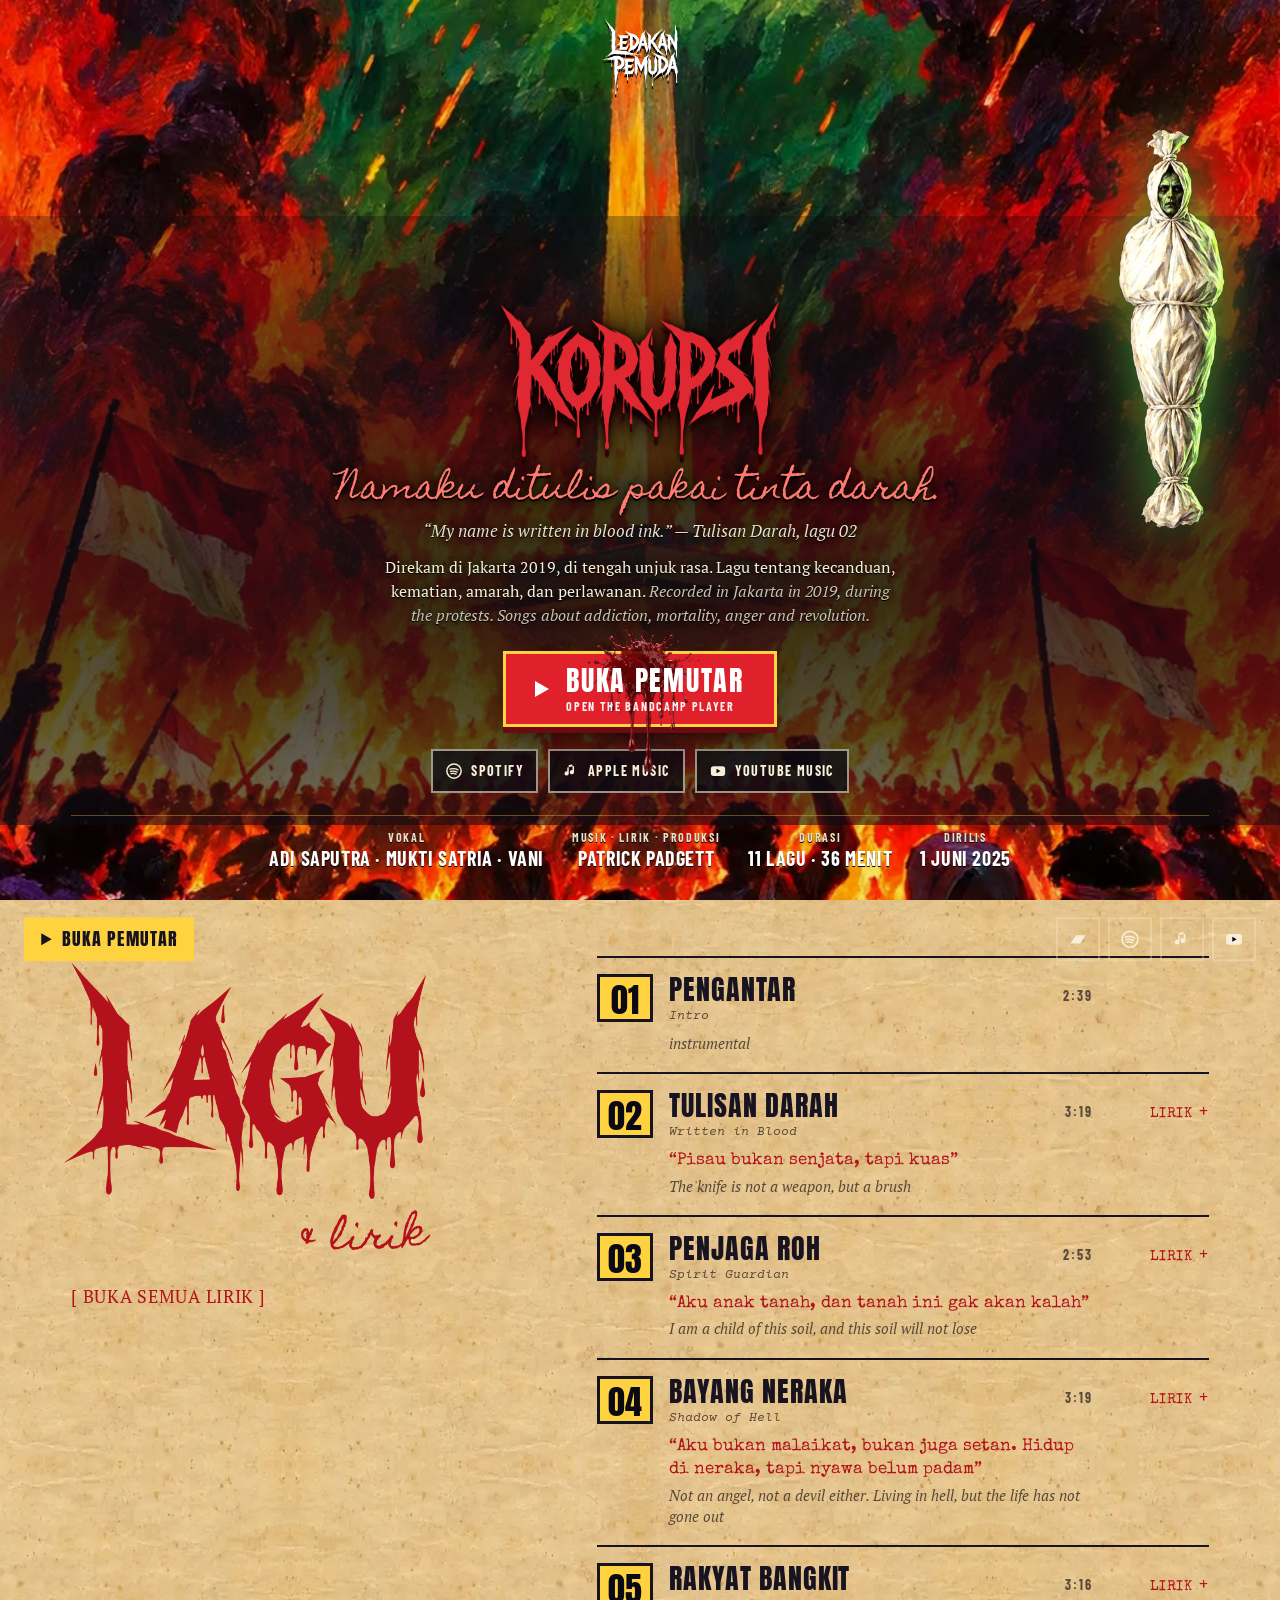
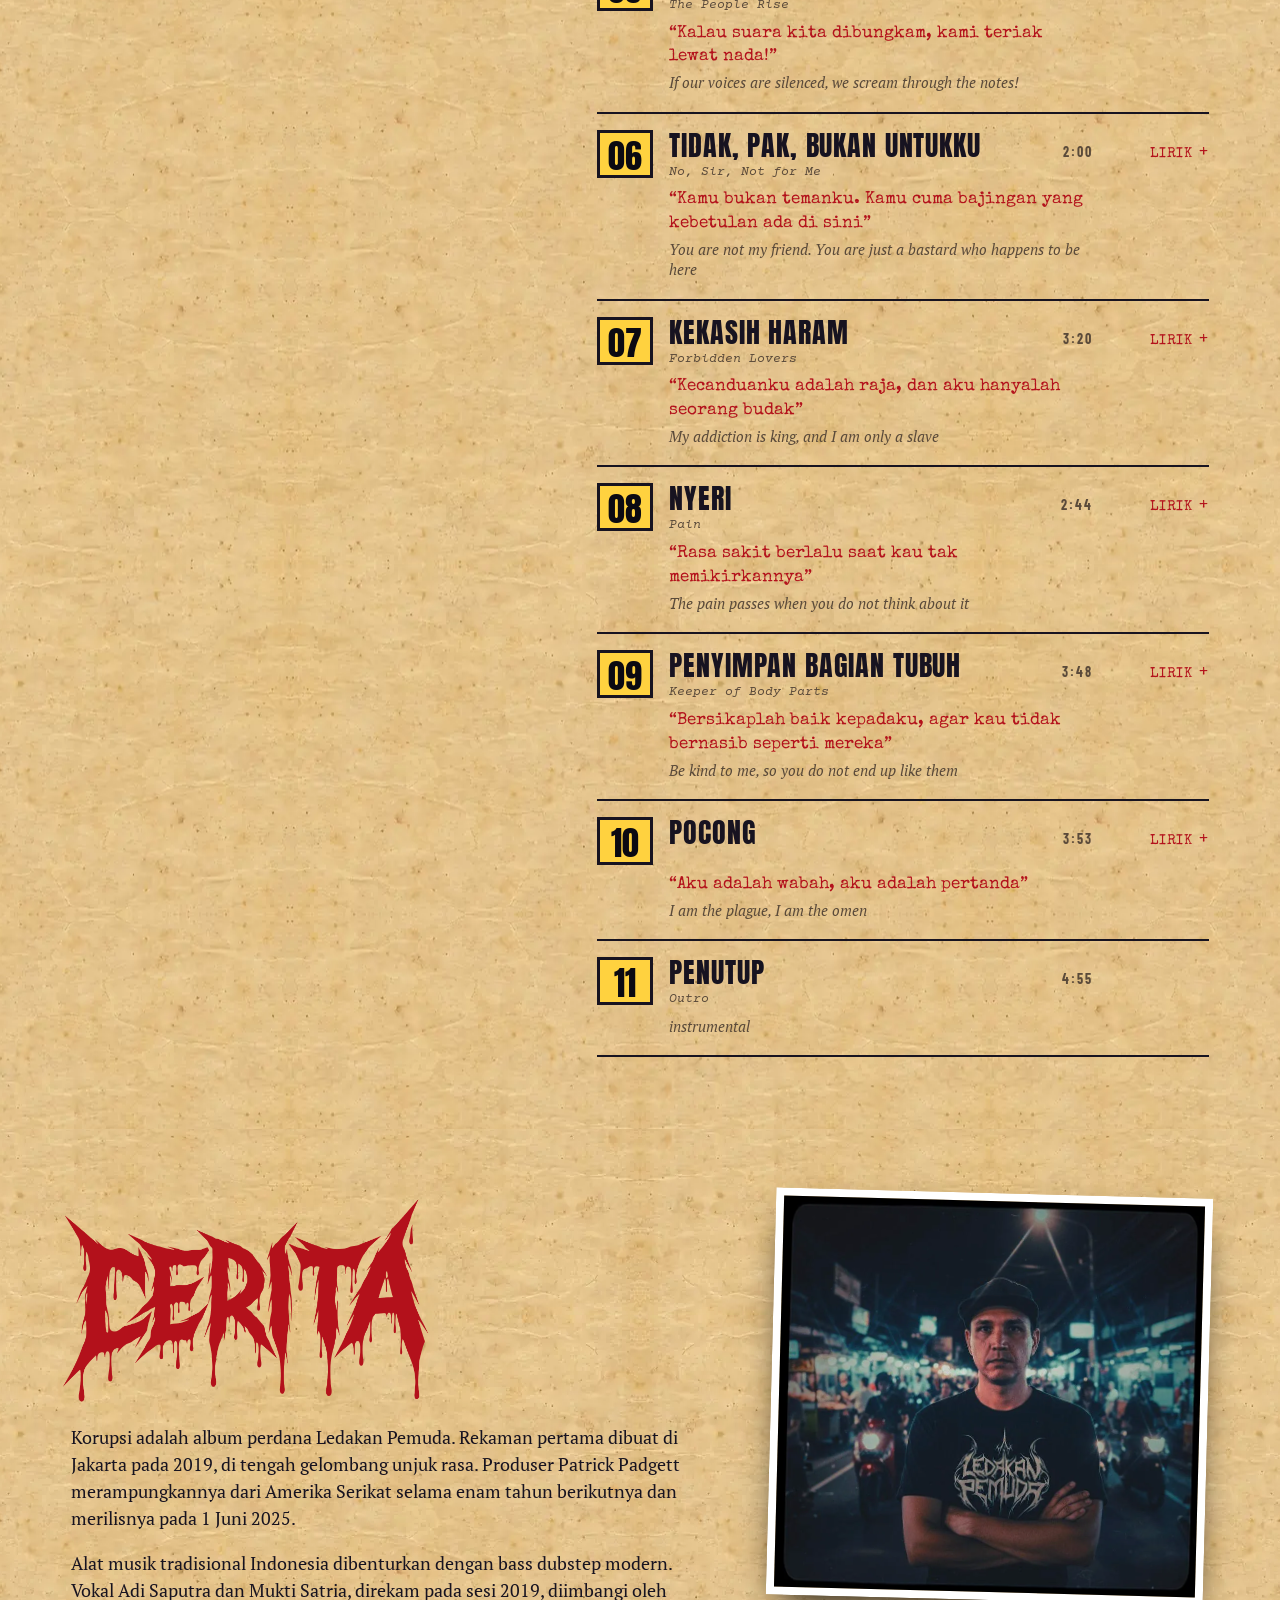
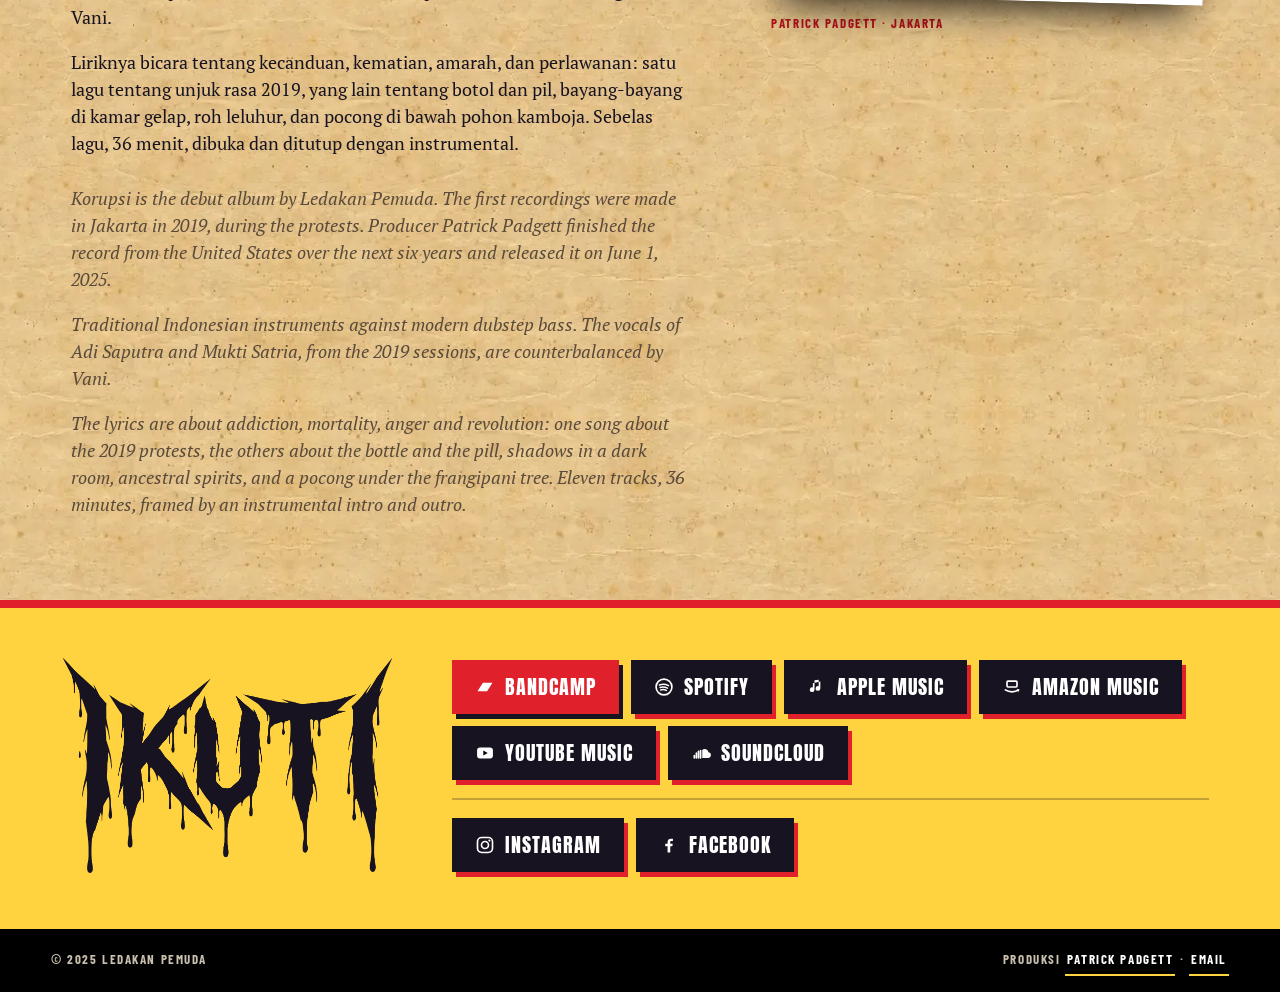
==== commit e0a882c0: "Harden pass (rounds 1–3): truthful player states, no-JS play link, split scripts, toggle-synced bulk" ====
--- a/index.html
+++ b/index.html
@@ -32,6 +32,7 @@
 <link rel="preload" href="/assets/fonts/pt-serif-normal-400.woff2" as="font" type="font/woff2" crossorigin>
 <link rel="preload" href="/assets/fonts/pt-serif-italic-400.woff2" as="font" type="font/woff2" crossorigin>
 <link rel="preload" href="/assets/fonts/homemade-apple-normal-400.woff2" as="font" type="font/woff2" crossorigin>
+<link rel="preload" href="/assets/img/word-korupsi.webp" as="image" type="image/webp" fetchpriority="high">
 <style>
 /* subset web fonts + metric-matched local fallbacks (size-adjust), so the swap does not move the layout */
 @font-face{font-family:'Anton';font-style:normal;font-weight:400;font-display:swap;src:url('/assets/fonts/anton-normal-400.woff2') format('woff2')}
@@ -44,14 +45,14 @@
 @font-face{font-family:'Courier Prime';font-style:normal;font-weight:400;font-display:swap;src:url('/assets/fonts/courier-prime-normal-400.woff2') format('woff2')}
 @font-face{font-family:'Courier Prime';font-style:italic;font-weight:400;font-display:swap;src:url('/assets/fonts/courier-prime-italic-400.woff2') format('woff2')}
 @font-face{font-family:'Courier Prime';font-style:normal;font-weight:700;font-display:swap;src:url('/assets/fonts/courier-prime-normal-700.woff2') format('woff2')}
-@font-face{font-family:'Anton FB';font-style:normal;font-weight:400;src:local('Arial'),local('ArialMT'),local('Roboto'),local('Roboto-Regular'),local('Liberation Sans');size-adjust:71.64%;ascent-override:164.18%;descent-override:45.94%;line-gap-override:0.00%}
-@font-face{font-family:'Barlow Condensed FB';font-style:normal;font-weight:700;src:local('Arial'),local('ArialMT'),local('Roboto'),local('Roboto-Regular'),local('Liberation Sans');size-adjust:70.94%;ascent-override:140.96%;descent-override:28.19%;line-gap-override:0.00%}
-@font-face{font-family:'Barlow Condensed FB';font-style:normal;font-weight:500;src:local('Arial'),local('ArialMT'),local('Roboto'),local('Roboto-Regular'),local('Liberation Sans');size-adjust:67.97%;ascent-override:147.12%;descent-override:29.42%;line-gap-override:0.00%}
-@font-face{font-family:'PT Serif FB';font-style:normal;font-weight:400;src:local('Times New Roman'),local('TimesNewRomanPSMT'),local('Liberation Serif');size-adjust:109.84%;ascent-override:94.59%;descent-override:26.04%;line-gap-override:0.00%}
-@font-face{font-family:'PT Serif FB2';font-style:normal;font-weight:400;src:local('Noto Serif'),local('NotoSerif-Regular');size-adjust:92.77%;ascent-override:112.00%;descent-override:30.83%;line-gap-override:0.00%}
-@font-face{font-family:'PT Serif FB';font-style:italic;font-weight:400;src:local('Times New Roman Italic'),local('TimesNewRomanPS-ItalicMT'),local('Liberation Serif Italic'),local('LiberationSerif-Italic');size-adjust:104.80%;ascent-override:99.14%;descent-override:27.29%;line-gap-override:0.00%}
-@font-face{font-family:'PT Serif FB2';font-style:italic;font-weight:400;src:local('Noto Serif Italic'),local('NotoSerif-Italic');size-adjust:91.21%;ascent-override:113.91%;descent-override:31.36%;line-gap-override:0.00%}
-@font-face{font-family:'Homemade Apple FB';font-style:normal;font-weight:400;src:local('Arial'),local('ArialMT'),local('Roboto'),local('Roboto-Regular'),local('Liberation Sans');size-adjust:125.24%;ascent-override:103.47%;descent-override:67.53%;line-gap-override:1.40%}
+@font-face{font-family:'Anton FB';font-style:normal;font-weight:400;src:local('Arial'),local('ArialMT'),local('Roboto'),local('Roboto-Regular'),local('Liberation Sans');size-adjust:72.71%;ascent-override:161.77%;descent-override:45.26%;line-gap-override:0.00%}
+@font-face{font-family:'Barlow Condensed FB';font-style:normal;font-weight:700;src:local('Arial'),local('ArialMT'),local('Roboto'),local('Roboto-Regular'),local('Liberation Sans');size-adjust:71.26%;ascent-override:140.34%;descent-override:28.07%;line-gap-override:0.00%}
+@font-face{font-family:'Barlow Condensed FB';font-style:normal;font-weight:500;src:local('Arial'),local('ArialMT'),local('Roboto'),local('Roboto-Regular'),local('Liberation Sans');size-adjust:66.42%;ascent-override:150.55%;descent-override:30.11%;line-gap-override:0.00%}
+@font-face{font-family:'PT Serif FB';font-style:normal;font-weight:400;src:local('Times New Roman'),local('TimesNewRomanPSMT'),local('Liberation Serif');size-adjust:109.98%;ascent-override:94.47%;descent-override:26.01%;line-gap-override:0.00%}
+@font-face{font-family:'PT Serif FB2';font-style:normal;font-weight:400;src:local('Noto Serif'),local('NotoSerif-Regular');size-adjust:92.89%;ascent-override:111.86%;descent-override:30.79%;line-gap-override:0.00%}
+@font-face{font-family:'PT Serif FB';font-style:italic;font-weight:400;src:local('Times New Roman Italic'),local('TimesNewRomanPS-ItalicMT'),local('Liberation Serif Italic'),local('LiberationSerif-Italic');size-adjust:104.84%;ascent-override:99.10%;descent-override:27.28%;line-gap-override:0.00%}
+@font-face{font-family:'PT Serif FB2';font-style:italic;font-weight:400;src:local('Noto Serif Italic'),local('NotoSerif-Italic');size-adjust:91.25%;ascent-override:113.86%;descent-override:31.34%;line-gap-override:0.00%}
+@font-face{font-family:'Homemade Apple FB';font-style:normal;font-weight:400;src:local('Arial'),local('ArialMT'),local('Roboto'),local('Roboto-Regular'),local('Liberation Sans');size-adjust:128.62%;ascent-override:100.75%;descent-override:65.75%;line-gap-override:1.37%}
 @font-face{font-family:'Special Elite FB';font-style:normal;font-weight:400;src:local('Courier New'),local('CourierNewPSMT'),local('Droid Sans Mono'),local('DroidSansMono'),local('Liberation Mono');size-adjust:88.49%;ascent-override:79.45%;descent-override:33.55%;line-gap-override:0.00%}
 @font-face{font-family:'Courier Prime FB';font-style:normal;font-weight:400;src:local('Courier New'),local('CourierNewPSMT'),local('Droid Sans Mono'),local('DroidSansMono'),local('Liberation Mono');size-adjust:99.92%;ascent-override:78.19%;descent-override:34.21%;line-gap-override:0.00%}
 @font-face{font-family:'Courier Prime FB';font-style:italic;font-weight:400;src:local('Courier New Italic'),local('CourierNewPS-ItalicMT'),local('Droid Sans Mono'),local('DroidSansMono'),local('Liberation Mono Italic'),local('LiberationMono-Italic');size-adjust:99.92%;ascent-override:78.19%;descent-override:34.21%;line-gap-override:0.00%}
@@ -119,14 +120,13 @@
 .lyr-stanza .ell{font-family:var(--mono);font-style:normal;font-weight:700;letter-spacing:-.05em}
 .lyr-src{margin:0 0 26px;font:400 13px/1.4 var(--mono);color:var(--lyr-mute,inherit);display:flex;flex-wrap:wrap;gap:6px 22px;align-items:center}
 @media (max-width:720px){.lyr-close{margin-left:0;flex:0 0 100%;text-align:left}}
-.lyr-run{letter-spacing:.08em;text-transform:uppercase}
 .lyr-src a{color:inherit;display:inline-block;padding:8px 0;min-height:24px;text-decoration-color:var(--lyr-accent,currentColor)}
 .lyr-tools{display:flex;gap:12px}
 .lyr-tools button{cursor:pointer;border:0;background:transparent;color:var(--lyr-accent,currentColor);padding:10px 0;min-height:44px;font:400 15px/1 var(--tw);letter-spacing:.04em;text-transform:uppercase}
-.lyr-tools button::before{content:"[ "}.lyr-tools button::after{content:" ]"}
+.lyr-tools button::before{content:"[ " / ""}.lyr-tools button::after{content:" ]" / ""}
 .lyr-tools button:hover{color:inherit}
 .lyr-close{cursor:pointer;border:0;background:transparent;color:var(--lyr-accent,currentColor);padding:8px 0;min-height:44px;margin-left:auto;font:400 14px/1 var(--tw);letter-spacing:.04em;text-transform:uppercase}
-.lyr-close::before{content:"[ "}.lyr-close::after{content:" ]"}
+.lyr-close::before{content:"[ " / ""}.lyr-close::after{content:" ]" / ""}
 .lyr-close:hover{color:inherit}
 /* phone: stack each pair — Indonesian line full width, the English gloss indented beneath it; the stanza gap is 2× the pair gap */
 @media (max-width:720px){
@@ -140,72 +140,92 @@
 
 /* the play control stays visible after opening: it becomes the close control */
 .player.is-open .player-btn{display:inline-flex}
+.player-btn{text-decoration:none}
 .player-lbl{display:grid;gap:5px;text-align:left}
 .player-lbl small{font:700 12px/1 'Barlow Condensed','Barlow Condensed FB',sans-serif;letter-spacing:.14em;text-transform:uppercase;opacity:.92}
 .player-btn .ico-close{display:none}
 .player.is-open .player-btn .ico-play{display:none}
 .player.is-open .player-btn .ico-close{display:block}
-.player-note{position:relative;z-index:2;display:inline-flex;flex-wrap:wrap;gap:0 .4em;align-items:baseline;background:var(--note-bg,transparent);padding:var(--note-pad,0)}
+/* one note at a time; blocked/offline are written as the problem + the way out, and stay when the frame is gone */
+.player-notes{position:relative;z-index:2;display:grid;justify-items:center}
+.player-note{display:inline-flex;flex-wrap:wrap;justify-content:center;gap:0 .4em;align-items:baseline;max-width:34em;text-wrap:balance;background:var(--note-bg,transparent);padding:var(--note-pad,0)}
 .player-note .ico-s{width:11px;height:11px;fill:currentColor;vertical-align:-1px;margin:0 .1em}
 .player-note a{color:inherit;text-underline-offset:3px}
+.player-note[data-note=blocked],.player-note[data-note=offline]{margin-top:12px;border:2px solid var(--note-warn,currentColor);--note-pad:12px 16px;--note-bg:var(--note-warn-bg,var(--note-bg))}
+/* the warnings sit lower on the sheet, over the brightest flames: a near-solid ground, and the sentence in the page's cream rather than the border's gold */
+.player-note[data-note=blocked],.player-note[data-note=offline]{color:var(--note-warn-fg,inherit)}
+.player-note[data-note=blocked] [lang=en],.player-note[data-note=offline] [lang=en]{flex:0 0 100%;font-style:italic;opacity:.85}
+.player-note[data-note=slow]::before,.player-note[data-note=loading]::before{content:"";width:12px;height:12px;border:2px solid currentColor;border-right-color:transparent;border-radius:50%;margin-right:.3em;align-self:center;animation:spin 1s linear infinite}
+@keyframes spin{to{transform:rotate(360deg)}}
 /* listen strip: one dominant Bandcamp chip + three streaming chips, directly under the control */
 .listen{display:grid;grid-template-columns:repeat(2,minmax(0,1fr));gap:8px 10px;margin:14px 0 0;max-width:420px}
 .listen-l{grid-column:1/-1;font:700 12px/1.3 'Barlow Condensed','Barlow Condensed FB',sans-serif;letter-spacing:.16em;text-transform:uppercase;color:var(--strip-mute,inherit)}
 .listen-l span{margin-left:.6em;font-weight:500;letter-spacing:.12em;opacity:.8}
 .chip{display:inline-flex;align-items:center;gap:8px;min-height:44px;padding:10px 12px;text-decoration:none;font:700 14px/1 'Barlow Condensed','Barlow Condensed FB',sans-serif;letter-spacing:.1em;text-transform:uppercase;color:var(--strip-fg,inherit);background:var(--strip-bg,transparent);border:2px solid var(--strip-line,currentColor);box-shadow:var(--strip-shadow,none);transition:transform .2s cubic-bezier(.16,1,.3,1),background .2s,color .2s,border-color .2s}
 .chip .ico{width:18px;height:18px;fill:currentColor;flex:none}
+.chip span{min-width:0;overflow-wrap:anywhere}
 .chip:hover,.chip:focus-visible{transform:translateY(-2px);background:var(--strip-hover,rgba(0,0,0,.06));border-color:var(--strip-line-h,var(--strip-line,currentColor))}
 @media (max-width:560px){
   .listen{gap:8px;margin-top:12px;max-width:none}
   .listen-l{display:none}
   .chip{justify-content:center;padding:10px 6px;font-size:13px}
 }
+@media (max-width:330px){.listen{grid-template-columns:1fr}.chip{justify-content:flex-start;padding:10px 12px}}
 /* dock: fixed listen bar once the hero has scrolled away; off again over IKUTI (every outlet) and the footer */
-.dock{position:fixed;left:var(--dock-left,0);right:0;bottom:0;z-index:50;display:flex;align-items:center;gap:8px;padding:8px clamp(12px,3vw,24px) calc(8px + env(safe-area-inset-bottom,0px));background:var(--dock-bg,#000);color:var(--dock-fg,#fff);border-top:3px solid var(--dock-accent,#fff);box-shadow:0 -10px 30px -12px rgba(0,0,0,.6);transform:translateY(110%);visibility:hidden;transition:transform .35s cubic-bezier(.16,1,.3,1),visibility 0s .35s}
+.dock{position:fixed;left:var(--dock-left,0);right:0;bottom:0;z-index:50;display:flex;align-items:center;gap:8px;padding:8px clamp(12px,3vw,24px) calc(8px + env(safe-area-inset-bottom,0px));padding-left:max(clamp(12px,3vw,24px),env(safe-area-inset-left,0px));padding-right:max(clamp(12px,3vw,24px),env(safe-area-inset-right,0px));background:var(--dock-bg,#000);color:var(--dock-fg,#fff);border-top:3px solid var(--dock-accent,#fff);box-shadow:0 -10px 30px -12px rgba(0,0,0,.6);transform:translateY(110%);visibility:hidden;transition:transform .35s cubic-bezier(.16,1,.3,1),visibility 0s .35s}
 .dock.is-on{transform:none;visibility:visible;transition-delay:0s}
-/* the dock covers the bottom 63px; give the scrolled content that much clearance while it is on */
-body.has-dock{padding-bottom:72px}
-.dock-play{display:inline-flex;align-items:center;gap:8px;min-height:44px;padding:8px 16px 8px 12px;border:0;cursor:pointer;background:var(--dock-accent,#fff);color:var(--dock-on-accent,#000);font:400 18px/1 'Anton','Anton FB',sans-serif;letter-spacing:.06em;text-transform:uppercase}
+/* the dock covers the bottom 63px (+ the home indicator); scrolled content and anchor jumps keep that clearance */
+body.has-dock{padding-bottom:calc(72px + env(safe-area-inset-bottom,0px))}
+body.has-dock [id]{scroll-margin-bottom:calc(80px + env(safe-area-inset-bottom,0px))}
+.dock-play{display:inline-flex;align-items:center;gap:8px;min-height:44px;padding:8px 16px 8px 12px;border:0;cursor:pointer;background:var(--dock-accent,#fff);color:var(--dock-on-accent,#000);font:400 18px/1 'Anton','Anton FB',sans-serif;letter-spacing:.06em;text-transform:uppercase;white-space:nowrap}
 .dock-play .ico{width:18px;height:18px;fill:currentColor}
 .dock-l{margin-left:auto;font:700 12px/1 'Barlow Condensed','Barlow Condensed FB',sans-serif;letter-spacing:.16em;text-transform:uppercase;opacity:.75}
 .dock-o{display:inline-flex;align-items:center;justify-content:center;width:44px;height:44px;color:inherit;border:2px solid var(--dock-line,rgba(255,255,255,.25));transition:transform .2s cubic-bezier(.16,1,.3,1),color .2s,border-color .2s}
 .dock-o .ico{width:20px;height:20px;fill:currentColor}
 .dock-o:hover,.dock-o:focus-visible{transform:translateY(-2px);color:var(--dock-accent,#fff);border-color:currentColor}
-@media (max-width:560px){.dock-l{display:none}.dock-play{margin-right:auto}}
-@media (max-width:360px){.dock-play span{display:none}.dock-play{padding:8px 12px}}
-@media (prefers-reduced-motion:reduce){.dock,.chip,.dock-o{transition:none}}
-
-:root{--night:#0b0a12;--paper:#efe2c2;--cream:#f7efd8;--ink:#171320;--green:#7cff5a;--yellow:#ffd23f;--red:#e0202a;--blood:#b3111b;--blood-l:#e02832;--blood-d:#5c0509;--violet:#4a1d6a;--mute:#c9bfae;
+/* focus on the dock's own black ground: the accent ring, not the page ring */
+.dock :focus-visible{outline:3px solid var(--dock-accent,#fff);outline-offset:2px}
+.dock-play:focus-visible{outline-color:var(--dock-fg,#fff)}
+@media (max-width:560px){.dock-l{display:none}.dock-play{margin-right:auto;font-size:16px;padding:8px 12px 8px 10px}}
+@media (max-width:340px){.dock-play span{position:absolute;width:1px;height:1px;overflow:hidden;clip:rect(0 0 0 0);white-space:nowrap}.dock-play{padding:8px 12px}}
+/* a short landscape phone: the dock would cover a third of the screen, so it stays off and the hero's own controls do the job */
+@media (max-height:430px) and (orientation:landscape){.dock{display:none}body.has-dock{padding-bottom:0}}
+@media (prefers-reduced-motion:reduce){.dock,.chip,.dock-o{transition:none}.player-note[data-note=slow]::before,.player-note[data-note=loading]::before{animation:none;border-right-color:currentColor;opacity:.6}}
+@media print{.dock,.player-btn,.player-notes{display:none!important}}
+
+:root{--night:#0b0a12;--paper:#efe2c2;--cream:#f7efd8;--ink:#171320;--yellow:#ffd23f;--red:#e0202a;--blood:#b3111b;--blood-l:#e02832;--blood-d:#5c0509;--mute:#c9bfae;
   --strip-fg:var(--cream);--strip-bg:rgba(11,10,18,.78);--strip-line:rgba(247,239,216,.6);--strip-line-h:var(--yellow);--strip-hover:rgba(11,10,18,.95);--strip-mute:var(--yellow);
-  --note-bg:rgba(11,10,18,.78);--note-pad:6px 10px;
+  --note-bg:rgba(11,10,18,.78);--note-pad:6px 10px;--note-warn:var(--yellow);--note-warn-bg:rgba(11,10,18,.94);--note-warn-fg:var(--cream);
   --dock-bg:#000;--dock-fg:var(--cream);--dock-accent:var(--yellow);--dock-on-accent:var(--ink);--dock-line:rgba(247,239,216,.3)}
 html{background:var(--night)}
 body{margin:0;color:var(--cream);font:18px/1.5 'PT Serif','PT Serif FB','PT Serif FB2',Georgia,serif;background:var(--night);-webkit-font-smoothing:antialiased}
 ::selection{background:var(--blood);color:#fff}
 a{color:inherit}
 a:focus-visible,button:focus-visible,summary:focus-visible{outline:3px solid var(--yellow);outline-offset:3px}
-.scrawl{font-family:'Homemade Apple','Homemade Apple FB',cursive}
+/* the ring takes the colour that reads on each ground: yellow on the night and the black footer, blood on the paper, ink on the yellow band */
+.reel :focus-visible,.syn :focus-visible{outline-color:var(--blood)}
+.showing :focus-visible{outline-color:var(--ink)}
 
 /* ---------- the one-sheet ---------- */
-.sheet{position:relative;min-height:100svh;overflow:hidden;background:#000;display:grid;grid-template-rows:auto 1fr auto}
+.sheet{position:relative;min-height:100vh;min-height:100svh;overflow:hidden;background:#000;display:grid;grid-template-rows:auto 1fr auto}   /* vh first: engines without svh (Safari <15.4, Chrome <108) keep a full-height sheet */
 .sheet picture,.sheet .art{position:absolute;inset:0;width:100%;height:100%}
 .sheet .art{object-fit:cover;object-position:50% 30%}
 .sheet::before{content:"";position:absolute;inset:0;background:linear-gradient(180deg,rgba(11,10,18,.82) 0,rgba(11,10,18,.12) 20%,rgba(11,10,18,.05) 32%,rgba(11,10,18,.62) 46%,rgba(11,10,18,.9) 60%,rgba(11,10,18,.98) 80%);pointer-events:none}
 .sheet::after{content:"";position:absolute;inset:0;background:url(/assets/img/horor-paper-seamless.webp) center/700px repeat;mix-blend-mode:multiply;opacity:.3;pointer-events:none}
 /* the plate is painted grey-beige (mean 147/255); on top of the vignette it still read as veiled, so the shroud is
    lit to white before the glow and shadow are drawn — the shadow onto the darkened painting is what says 'in front' */
-.pocong{position:absolute;right:clamp(16px,4vw,52px);top:14%;width:min(9vw,124px);height:auto;filter:drop-shadow(0 0 30px rgba(124,255,90,.6)) drop-shadow(0 14px 22px rgba(0,0,0,.85));animation:drift 9s ease-in-out infinite alternate;z-index:4;pointer-events:none}
+.pocong{position:absolute;right:clamp(16px,4vw,52px);top:14%;width:min(9vw,124px);height:auto;filter:drop-shadow(0 0 30px rgba(124,255,90,.6)) drop-shadow(0 14px 22px rgba(0,0,0,.85));animation:drift 9s ease-in-out infinite alternate;will-change:transform;z-index:4;pointer-events:none}
 @keyframes drift{from{transform:translate(0,0) rotate(-2deg)}to{transform:translate(-14px,-26px) rotate(2deg)}}
+@keyframes drift-s{from{transform:translate(0,0) rotate(-1.5deg)}to{transform:translate(-6px,-10px) rotate(1.5deg)}}   /* under 980px the ghost shares its band with the tagline: a shorter drift */
 .row{position:relative;z-index:3;width:100%;max-width:1240px;margin:0 auto;padding-left:clamp(16px,4vw,52px);padding-right:clamp(16px,4vw,52px)}
-.top{padding-top:18px;display:flex;justify-content:space-between;align-items:center;gap:14px;font:700 clamp(12px,1vw,14px)/1.3 'Barlow Condensed','Barlow Condensed FB',sans-serif;letter-spacing:.22em;text-transform:uppercase;color:var(--yellow);text-shadow:0 2px 0 #000}
-.top span{background:rgba(11,10,18,.6);padding:6px 10px}
+.top{padding-top:18px;display:grid;justify-content:center}
 .top .h1{margin:0;font-size:0}
-.top .h1 img{height:clamp(56px,6vw,84px);width:auto;filter:drop-shadow(0 3px 0 #000)}
+/* alt text must survive the font-size:0 wrapper if the logo file ever fails */
+.top .h1 img{height:clamp(56px,6vw,84px);width:auto;filter:drop-shadow(0 3px 0 #000);font:700 18px/1.2 'Barlow Condensed','Barlow Condensed FB',sans-serif;letter-spacing:.1em;color:#fff}
 
 .mid{align-self:end;text-align:center;padding-top:14vh;padding-bottom:10px;position:relative}
 .mid::before{content:"";position:absolute;left:-100vw;right:-100vw;top:10%;bottom:-40%;background:radial-gradient(ellipse 60% 80% at 50% 60%,rgba(11,10,18,.85),rgba(11,10,18,.55) 55%,transparent 100%);pointer-events:none;z-index:-1}
 .mid>*{position:relative}
-.mid .bill-top{margin:0 0 6px;font:700 clamp(12px,1.1vw,15px)/1.4 'Barlow Condensed','Barlow Condensed FB',sans-serif;letter-spacing:.3em;text-transform:uppercase;color:var(--cream);text-shadow:0 2px 0 #000}
 .mid .title{margin:0 auto;color:var(--blood-l);font-size:clamp(84px,13vw,200px);line-height:1;width:min(100%,900px);filter:drop-shadow(0 0 3px rgba(0,0,0,.95)) drop-shadow(0 0 16px rgba(0,0,0,.85)) drop-shadow(0 8px 0 #2a0507)}
 .mid .title .pd-word{display:block;height:1em;width:100%}
 .mid .tag{margin:10px auto 0;max-width:21em;text-wrap:balance;font:400 clamp(24px,2.6vw,36px)/1.15 'Homemade Apple','Homemade Apple FB',cursive;color:#ff7a70;text-shadow:0 2px 0 #000,0 0 8px #000,0 0 24px #000}
@@ -215,14 +235,16 @@
 
 .stub{padding-top:14px;padding-bottom:30px;display:grid;justify-items:center;gap:22px}
 .player{width:min(100%,720px);text-align:center}
-.stub .listen{grid-template-columns:repeat(4,max-content);justify-content:center;max-width:none;width:min(100%,720px);margin-top:0}
-.stub .listen-l{text-align:center;text-shadow:0 1px 0 #000}
-@media (max-width:560px){.stub .listen{grid-template-columns:1fr 1fr}}
+.stub .listen{grid-template-columns:repeat(3,max-content);justify-content:center;max-width:none;width:min(100%,720px);margin-top:0}
+/* phones: one row of three; 'Apple Music' and 'YouTube Music' wrap at the space, so the strip is one chip tall (about half the old 2x2) */
+@media (max-width:560px){.stub .listen{grid-template-columns:repeat(3,minmax(0,1fr))}.stub .chip{padding:8px 6px;line-height:1.15}}
+@media (max-width:330px){.stub .listen{grid-template-columns:1fr}.stub .chip{justify-content:flex-start;padding:10px 12px}}
 .player{position:relative}
 .player-btn{position:relative;display:inline-flex;align-items:center;gap:14px;background:var(--red);color:#fff;border:3px solid var(--yellow);padding:12px 30px 12px 22px;min-height:60px;font:400 clamp(24px,2.2vw,32px)/1 'Anton','Anton FB',sans-serif;letter-spacing:.06em;text-transform:uppercase;cursor:pointer;box-shadow:0 6px 0 #6b0a10,0 16px 30px -10px rgba(0,0,0,.8);transition:transform .2s cubic-bezier(.16,1,.3,1),box-shadow .2s;isolation:isolate}
 .player-btn::before{content:"";position:absolute;inset:-30px -40px -50px -34px;background:url(/assets/img/tinta-splatter-400.webp) center/contain no-repeat;z-index:-1;opacity:.9;pointer-events:none}
-.player-btn:hover{transform:translateY(-2px);box-shadow:0 8px 0 #6b0a10,0 18px 30px -10px rgba(0,0,0,.8)}
 .player-btn:active{transform:translateY(3px);box-shadow:0 3px 0 #6b0a10}
+/* the lift is a pointer state: on touch, :hover sticks to the button after the tap until the next touch elsewhere */
+@media (hover:hover){.player-btn:hover{transform:translateY(-2px);box-shadow:0 8px 0 #6b0a10,0 18px 30px -10px rgba(0,0,0,.8)}}
 .player-btn .ico{width:24px;height:24px;fill:#fff}
 .player iframe{display:block;margin-top:12px;background:#000;border:3px solid var(--yellow);box-shadow:0 6px 0 #6b0a10,0 16px 30px -10px rgba(0,0,0,.8)}
 .player-note{font-size:15px;color:var(--yellow);margin:8px 0 0}
@@ -237,60 +259,57 @@
 .reel .row{display:grid;grid-template-columns:minmax(0,1fr) minmax(0,1.3fr);gap:28px 56px;align-items:start}
 .reel .head{position:sticky;top:20px}
 .reel h2{margin:0;color:var(--blood);font-size:clamp(56px,7vw,110px);line-height:1}
-.reel .sub{margin:18px 0 0;font:italic 400 17px/1.45 'PT Serif','PT Serif FB','PT Serif FB2',serif;color:#5a4a3a;max-width:18.9em}
-.reel .sub span[lang=en]{display:block;margin-top:6px;font-size:15px}
-.reel .sub .scrawl{display:block;font:400 22px/1.3 'Homemade Apple','Homemade Apple FB',cursive;color:var(--blood);margin-top:16px;font-style:normal}
-.reel .lyr-tools{margin-top:6px}
+.reel .lyr-tools{margin-top:18px}
 .reel,.lyr{--lyr-rule:var(--ink);--lyr-accent:var(--blood);--lyr-mute:#5a4a3a;--lyr-id:var(--ink);--lyr-en:#4a3d31;--lyr-size:18px;--lyr-on-accent:#fff;--lyr-ex-size:17px}
 /* the lobby-card number tile from the old frames list */
 .lyr-n{font:400 34px/1 'Anton','Anton FB',sans-serif;color:var(--night);background:var(--yellow);padding:6px 0 2px;text-align:center;border:3px solid var(--ink);min-width:56px;align-self:start;letter-spacing:0}
 .lyr-row{grid-template-columns:56px minmax(0,1fr) auto minmax(4.6em,auto)}
 .reel{--lyr-indent:72px}
 .lyr-t{font-family:'Anton','Anton FB',sans-serif;font-size:clamp(22px,2.2vw,30px);letter-spacing:.03em;line-height:1.1;color:var(--ink)}
-.lyr-song:nth-child(10) .lyr-n{background:var(--violet);color:var(--green)}
 .lyr-song::before{content:"";position:absolute;left:-30px;top:22px;width:10px;height:14px;background:var(--blood);border-radius:50% 50% 50% 50%/40% 40% 60% 60%;transform:rotate(180deg);opacity:0;transition:opacity .3s}
 .lyr-song:hover::before,.lyr-song:focus-within::before,.lyr-song[open]::before{opacity:1}
-
-/* ---------- synopsis / credits ---------- */
+.lyr-song{scroll-margin-top:16px}
+
+/* ---------- the story ---------- */
 .syn{background:var(--paper) url(/assets/img/horor-paper-seamless.webp) center/700px repeat;color:var(--ink);padding:64px 0;position:relative;overflow:hidden}
 .syn .row{position:relative;display:grid;grid-template-columns:minmax(0,1.2fr) minmax(0,.8fr);gap:44px;align-items:start}
 .syn h2{margin:0 0 16px;color:var(--blood);font-size:clamp(56px,7vw,110px);line-height:1}
 .syn h2 .pd-cerita-word{display:block;height:auto;width:min(100%,4.2em);margin-left:clamp(-14px,-0.255em,0px)}
 .syn p{margin:0 0 1em;max-width:34.1em}
 .syn .en{color:#5a4a3a;font-style:italic}
+.syn p[lang=id]+.en{margin-top:1.6em}
 .still{position:relative;margin:0}
-.still img{width:100%;height:auto;border:8px solid #fff;box-shadow:0 20px 40px -14px rgba(0,0,0,.9);transform:rotate(1.5deg)}
+.still img{width:100%;height:auto;border:8px solid #fff;box-shadow:0 20px 40px -14px rgba(0,0,0,.9);transform:rotate(1.5deg);aspect-ratio:859/800;position:relative;color:transparent;overflow:hidden;background:var(--ink)}
+/* the photo never arrived: its alt text stands in the frame as a caption on the night colour (Chromium/WebKit set the
+   alt on ::before, so the browser's own broken-image glyph and default type are covered; Firefox uses its alt-content) */
+.still img::before{content:attr(alt);position:absolute;inset:0;display:flex;align-items:center;justify-content:center;padding:12% 10%;background:var(--ink);color:var(--cream);font:italic 16px/1.5 'PT Serif','PT Serif FB','PT Serif FB2',serif;text-align:center}
 .still figcaption{margin-top:14px;font:700 13px/1.4 'Barlow Condensed','Barlow Condensed FB',sans-serif;letter-spacing:.12em;text-transform:uppercase;color:var(--blood)}
-.credits{margin:22px 0 0;padding:0;columns:2;column-gap:20px}
-.credits div{break-inside:avoid;padding:6px 0;border-bottom:1px solid #c9b98f}
-.credits dt{font:700 12px/1.3 'Barlow Condensed','Barlow Condensed FB',sans-serif;letter-spacing:.14em;text-transform:uppercase;color:var(--blood)}
-.credits dd{margin:0;font-size:16px}
 
 /* ---------- now showing ---------- */
 .showing{background:var(--yellow);color:var(--ink);padding:44px 0 50px;border-top:8px solid var(--red)}
 .showing .row{display:grid;grid-template-columns:minmax(0,.9fr) minmax(0,2fr);gap:16px 40px;align-items:center}
 .showing h2{margin:0;font-size:clamp(56px,7vw,110px);line-height:1;color:var(--ink)}
 .showing h2 .pd-ikuti-word{display:block;height:auto;width:min(100%,4.2em);margin-left:clamp(-14px,-0.304em,0px)}
-.showing .sub{margin:0 0 12px;font:italic 400 17px/1.3 'PT Serif','PT Serif FB','PT Serif FB2',serif}
-.outlets{display:flex;flex-wrap:wrap;gap:12px;margin-bottom:12px}
+.outlets{display:flex;flex-wrap:wrap;gap:12px}
+.outlets-social{margin-top:18px;padding-top:18px;border-top:2px solid rgba(23,19,32,.25)}
 .outlet{display:inline-flex;align-items:center;gap:10px;text-decoration:none;background:var(--ink);color:#fff;padding:14px 20px;min-height:48px;font:400 20px/1 'Anton','Anton FB',sans-serif;letter-spacing:.05em;text-transform:uppercase;border:3px solid var(--ink);box-shadow:4px 5px 0 var(--red);transition:transform .2s cubic-bezier(.16,1,.3,1),box-shadow .2s}
 .outlet:hover,.outlet:focus-visible{transform:translate(-2px,-2px);box-shadow:6px 7px 0 var(--red)}
 .outlet-bandcamp{background:var(--red);border-color:var(--red);box-shadow:4px 5px 0 var(--ink)}
 .outlet-bandcamp:hover{box-shadow:6px 7px 0 var(--ink)}
 .foot{background:#000;color:var(--mute);padding:22px clamp(16px,4vw,52px);display:flex;justify-content:space-between;flex-wrap:wrap;gap:10px;font:700 13px/1.3 'Barlow Condensed','Barlow Condensed FB',sans-serif;letter-spacing:.12em;text-transform:uppercase}
-.foot a{color:#fff;text-decoration:none;border-bottom:2px solid var(--green);display:inline-block;padding:6px 2px;margin:-6px 0}
+.foot a{color:#fff;text-decoration:none;border-bottom:2px solid var(--yellow);display:inline-block;padding:6px 2px;margin:-6px 0}
 
 @media (max-width:980px){
   .reel .row,.syn .row{grid-template-columns:1fr}
   .reel .head{position:static}
   .showing .row{grid-template-columns:1fr}
-  .credits{columns:1}
-  .pocong{width:14vw;right:4%;top:11%}
+  /* 10vw, not 14: on a short tablet (600x800) the 14vw ghost's feet stood 8px into the tagline; at 10vw it clears the tagline by 18px and the date chip by 3px at the far end of its drift */
+  .pocong{width:10vw;right:3%;top:max(84px,9%);animation-name:drift-s}   /* 84px floor keeps the drifting head clear of the logo row on a 700px-tall tablet */
   .mid{padding-top:10vh}
 }
 @media (max-width:560px){
   body{font-size:16px}
-  .top{font-size:12px}.top span{padding:5px 8px}.top span:first-child{display:none}.pocong{width:54px;right:10px;top:78px}.mid .bill-top{display:none}
+  .top{justify-content:start}.pocong{width:54px;right:10px;top:78px}
   .mid{padding-top:6vh}
   .mid .title{font-size:clamp(72px,22vw,110px)}
   .mid .tag{font-size:21px}.mid .tag small{font-size:15px}.mid .lead{font-size:15px}
@@ -303,7 +322,70 @@
   .lyr-song::before{display:none}
   .player-btn::before{inset:-14px -20px -30px -16px}
 }
+/* 280-340: the tagline's second line stood 4-24px into the shroud; the ghost (smaller) rises into the free top-right corner
+   and its feet clear the tagline by 17px+ at the far end of the drift */
+@media (max-width:340px){.pocong{width:46px;right:8px;top:26px}}
+@media (max-width:300px){.pocong{width:40px;right:6px}}
+/* 430-620: the tagline fits on one line there, and its right end ran 6-13px under the ghost's feet; a 14em measure keeps it on two lines */
+@media (max-width:620px){.mid .tag{max-width:14em}}
 @media (prefers-reduced-motion:reduce){.pocong{animation:none}.player-btn,.outlet,.lyr-song::before{transition:none}}
+
+/* ---------- hardening: what the page does when the world is not perfect ---------- */
+/* the skip link is the first Tab stop: a 44px target in the page's own label face, not the browser's 40px default */
+.skip{display:inline-flex;align-items:center;min-height:44px;padding:0 16px;font:700 15px/1 'Barlow Condensed','Barlow Condensed FB',sans-serif;letter-spacing:.1em;text-transform:uppercase;color:var(--yellow);text-decoration:none;border:2px solid var(--yellow)}
+/* long words (band names, titles, translations) never push a column wider than its track */
+.bill span,.lyr-t,.lyr-ten,.outlet span,.foot span,.lyr-ex,.lyr-ex-en,.lyr-stanza span{min-width:0;overflow-wrap:anywhere}
+/* notched phones in landscape: the sheet's gutters clear the sensor housing */
+.row,.foot{padding-left:max(clamp(16px,4vw,52px),env(safe-area-inset-left,0px));padding-right:max(clamp(16px,4vw,52px),env(safe-area-inset-right,0px))}
+/* the lettering plates are CSS masks: if a plate does not arrive, the accessible name is drawn in the display face instead of an empty box */
+/* the three auto-height plates size themselves by aspect-ratio (2.4-2.8em tall); an engine without it (Safari <15) would collapse them to 0, so 1em is the floor */
+#lagu-h [role=img],.syn h2 .pd-cerita-word,.showing h2 .pd-ikuti-word{min-height:1em}
+[role=img][class$="-word"]::after{content:attr(aria-label);display:none;font:400 .82em/1 'Anton','Anton FB',sans-serif;letter-spacing:.04em;text-transform:uppercase;text-align:center}
+[role=img][class$="-word"][data-plate=missing]{background:none;-webkit-mask:none;mask:none;height:auto;aspect-ratio:auto!important;width:auto;margin-left:0;line-height:1}  /* !important: the plate's ratio is an inline style */
+[role=img][class$="-word"][data-plate=missing]::after{display:block}
+.js [role=img][class$="-word"]:not([data-plate]){background:none}  /* plate requested, not decoded yet: an empty box of the right size, never a red bar */
+/* Windows high contrast: the masks would fill with the system canvas colour and read as blank blocks, so keep our
+   own paint on the plates and the pocong; give the text-only controls a border, which is how that mode says 'button' */
+@media (forced-colors:active){
+  [role=img][class$="-word"],.pocong,.top .h1 img,.sheet .art{forced-color-adjust:none}
+  .lyr-tools button,.lyr-close,.dock-play,.player-btn,.chip,.outlet{border:2px solid ButtonText}
+  .lyr-song::before,.player-btn::before{display:none}
+  .sheet::before,.sheet::after,.mid::before{display:none}
+  .lyr-tog{text-decoration:underline}
+}
+/* a reader who asked the OS for more contrast: the hero text gets a near-solid plate instead of a scrim over the
+   painting, the paper loses its texture under the type, and the muted browns on paper step down to the ink */
+@media (prefers-contrast:more){
+  .mid::before{background:rgba(11,10,18,.94);top:0}
+  .sheet::after{display:none}
+  .mid .tag{color:#ff8f86}
+  .mid .lead span{color:var(--cream)}
+  .reel,.syn{background-image:none}
+  .reel,.lyr{--lyr-mute:#2e2620;--lyr-en:#2e2620}
+  .syn .en{color:#2e2620}
+  .bill span small{color:var(--cream)}
+  .dock-l{opacity:1}
+}
+/* print: the paper, the words and the links; no night ground, no controls, every song open */
+@media print{
+  html,body,.sheet,.reel,.syn,.showing,.foot{background:#fff!important;color:#000!important}
+  .sheet{min-height:0;display:block;overflow:visible}
+  .sheet picture,.sheet::before,.sheet::after,.mid::before,.pocong,.player-btn::before,.listen,.lyr-tools,.lyr-tog,.lyr-close,.lyr-song::before,.still,.skip{display:none!important}
+  .mid .tag,.mid .tag small,.mid .lead,.mid .lead span,.bill,.bill span,.bill span small{color:#000!important;text-shadow:none!important}
+  .top .h1 img{filter:invert(1)}
+  .mid .title,.reel h2,.syn h2,.showing h2{color:#000!important;filter:none!important}
+  [role=img][class$="-word"]{background:none;-webkit-mask:none;mask:none;height:auto;aspect-ratio:auto!important;width:auto;margin-left:0;line-height:1}
+  [role=img][class$="-word"]::after{display:block;text-align:left}
+  .amp{transform:none;text-align:left;padding-right:0}
+  .mid{padding-top:0;text-align:left}
+  .reel .row,.syn .row,.showing .row{display:block}
+  .reel .head{position:static}
+  details.lyr-song>*{display:block}
+  .lyr-cols{margin-left:0}
+  .lyr-stanza{break-inside:avoid}
+  a[href^="http"]::after{content:" (" attr(href) ")";font:12px/1.2 'Courier Prime','Courier Prime FB',monospace;color:#444}
+  .outlets{gap:6px 18px}.outlet{background:none;border:0;box-shadow:none;padding:0;color:#000}
+}
 
 </style>
 <script type="application/ld+json">{"@context":"https://schema.org","@type":"MusicAlbum","@id":"https://ledakanpemuda.com/#album","name":"Korupsi","url":"https://ledakanpemuda.com/","image":"https://ledakanpemuda.com/assets/img/cover-1600.jpg","datePublished":"2025-06-01","albumProductionType":"https://schema.org/StudioAlbum","albumReleaseType":"https://schema.org/AlbumRelease","numTracks":11,"inLanguage":"id","byArtist":{"@type":"MusicGroup","name":"Ledakan Pemuda","url":"https://ledakanpemuda.com/","sameAs":["https://ledakanpemuda.bandcamp.com/album/korupsi","https://open.spotify.com/album/5g6EyCPLJNrGHiHMVUosbJ","https://music.apple.com/gb/album/korupsi/1827343406","https://www.amazon.com/dp/B0FHWQ4KKN","https://music.youtube.com/playlist?list=OLAK5uy_nRIL_2eerZNtNPuJC19fuBYQ3dPwC9Sqs","https://soundcloud.com/ledakanpemuda/sets/korupsi","https://instagram.com/ledakanpemuda","https://facebook.com/ledakanpemuda"],"foundingLocation":{"@type":"City","name":"Jakarta"}},"producer":{"@type":"Person","name":"Patrick Padgett","url":"https://patpadgett.com"},"track":{"@type":"ItemList","numberOfItems":11,"itemListElement":[{"@type":"MusicRecording","name":"Pengantar","position":1,"duration":"PT2M39S","inAlbum":{"@id":"https://ledakanpemuda.com/#album"}},{"@type":"MusicRecording","name":"Tulisan Darah","position":2,"duration":"PT3M19S","inAlbum":{"@id":"https://ledakanpemuda.com/#album"}},{"@type":"MusicRecording","name":"Penjaga Roh","position":3,"duration":"PT2M53S","inAlbum":{"@id":"https://ledakanpemuda.com/#album"}},{"@type":"MusicRecording","name":"Bayang Neraka","position":4,"duration":"PT3M19S","inAlbum":{"@id":"https://ledakanpemuda.com/#album"}},{"@type":"MusicRecording","name":"Rakyat Bangkit","position":5,"duration":"PT3M16S","inAlbum":{"@id":"https://ledakanpemuda.com/#album"}},{"@type":"MusicRecording","name":"Tidak, Pak, Bukan Untukku","position":6,"duration":"PT2M00S","inAlbum":{"@id":"https://ledakanpemuda.com/#album"}},{"@type":"MusicRecording","name":"Kekasih Haram","position":7,"duration":"PT3M20S","inAlbum":{"@id":"https://ledakanpemuda.com/#album"}},{"@type":"MusicRecording","name":"Nyeri","position":8,"duration":"PT2M44S","inAlbum":{"@id":"https://ledakanpemuda.com/#album"}},{"@type":"MusicRecording","name":"Penyimpan Bagian Tubuh","position":9,"duration":"PT3M48S","inAlbum":{"@id":"https://ledakanpemuda.com/#album"}},{"@type":"MusicRecording","name":"Pocong","position":10,"duration":"PT3M53S","inAlbum":{"@id":"https://ledakanpemuda.com/#album"}},{"@type":"MusicRecording","name":"Penutup","position":11,"duration":"PT4M55S","inAlbum":{"@id":"https://ledakanpemuda.com/#album"}}]},"sameAs":["https://ledakanpemuda.bandcamp.com/album/korupsi","https://open.spotify.com/album/5g6EyCPLJNrGHiHMVUosbJ","https://music.apple.com/gb/album/korupsi/1827343406","https://www.amazon.com/dp/B0FHWQ4KKN","https://music.youtube.com/playlist?list=OLAK5uy_nRIL_2eerZNtNPuJC19fuBYQ3dPwC9Sqs","https://soundcloud.com/ledakanpemuda/sets/korupsi"]}</script>
@@ -315,31 +397,28 @@
   <picture><source media="(max-width:560px)" type="image/avif" srcset="/assets/img/horor-cover-painted-m.avif" width="720" height="1536"><source media="(max-width:560px)" type="image/webp" srcset="/assets/img/horor-cover-painted-m.webp" width="720" height="1536"><source type="image/avif" srcset="/assets/img/horor-cover-painted.avif"><source type="image/webp" srcset="/assets/img/horor-cover-painted.webp"><img class="art" src="/assets/img/horor-cover-painted.jpg" width="1024" height="1536" alt="" aria-hidden="true" fetchpriority="high" decoding="async"></picture>
   <img class="pocong" src="/assets/img/horor-pocong-300.webp" srcset="/assets/img/horor-pocong-180.webp 180w, /assets/img/horor-pocong-300.webp 300w" sizes="(max-width:560px) 54px, (max-width:980px) 14vw, 124px" width="300" height="1060" alt="" aria-hidden="true" fetchpriority="high" decoding="async">
   <div class="row top">
-    <span>Sebuah album dari</span>
-    <h1 class="h1"><img src="/assets/img/logo-drip-280.webp" width="280" height="274" alt="Ledakan Pemuda"><span class="sr"> — Korupsi</span></h1>
-    <span>Jakarta · 2019</span>
+    <h1 class="h1" translate="no"><img src="/assets/img/logo-drip-280.webp" width="280" height="274" alt="Ledakan Pemuda"><span class="sr"> — Korupsi</span></h1>
   </div>
   <div class="row mid">
-    <p class="bill-top">Adi Saputra · Mukti Satria · Vani</p>
     <p class="title"><span class="pd-word" role="img" aria-label="Korupsi" style="--w:url(/assets/img/word-korupsi.webp);aspect-ratio:1425/822"></span></p>
-    <p class="tag" lang="id">Namaku ditulis pakai tinta darah.<small lang="en">“My name is written in blood ink.” — Tulisan Darah, lagu 02</small></p>
+    <p class="tag" lang="id">Namaku ditulis pakai tinta darah.<small lang="en">“My name is written in blood&nbsp;ink.” — Tulisan Darah, lagu 02</small></p>
     <p class="lead" lang="id">Direkam di Jakarta 2019, di tengah unjuk rasa. Lagu tentang kecanduan, kematian, amarah, dan perlawanan. <span lang="en">Recorded in Jakarta in 2019, during the protests. Songs about addiction, mortality, anger and revolution.</span></p>
   </div>
   <div class="row stub">
-    <div class="player" data-player="https://bandcamp.com/EmbeddedPlayer/album=4077483661/size=large/bgcol=0b0a12/linkcol=e02832/tracklist=true/artwork=small/transparent=true/"><button class="player-btn" type="button" data-play aria-expanded="false" data-open="Buka pemutar" data-open-sub="Open the Bandcamp player" data-close="Tutup pemutar" data-close-sub="Close the player"><svg class="ico ico-play" viewBox="0 0 24 24" aria-hidden="true" focusable="false" fill="currentColor"><path d="M7 4v16l14-8z"/></svg><svg class="ico ico-close" viewBox="0 0 24 24" aria-hidden="true" focusable="false" fill="currentColor"><path d="M6 6l12 12M18 6L6 18" fill="none" stroke="currentColor" stroke-width="2.6" stroke-linecap="round"/></svg><span class="player-lbl"><span data-lbl>Buka pemutar</span><small lang="en" data-sub>Open the Bandcamp player</small></span></button><p class="player-note" data-note hidden>Tekan <svg class="ico ico-s" viewBox="0 0 24 24" aria-hidden="true" focusable="false" fill="currentColor"><path d="M7 4v16l14-8z"/></svg><span class="sr">putar</span> di pemutar, atau <a href="https://ledakanpemuda.bandcamp.com/album/korupsi" rel="noopener">buka di Bandcamp</a>. <span lang="en">Press play in the player, or open it on Bandcamp.</span></p></div>
-    <nav class="listen" aria-label="Dengarkan di"><span class="listen-l" aria-hidden="true">Dengarkan di<span lang="en">listen on</span></span><a class="chip chip-bandcamp" href="https://ledakanpemuda.bandcamp.com/album/korupsi" rel="noopener"><svg class="ico" viewBox="0 0 24 24" aria-hidden="true" focusable="false" fill="currentColor"><path d="M3 17h11.5L21 7H9.5z"/></svg><span>Bandcamp</span></a><a class="chip chip-spotify" href="https://open.spotify.com/album/5g6EyCPLJNrGHiHMVUosbJ" rel="noopener"><svg class="ico" viewBox="0 0 24 24" aria-hidden="true" focusable="false" fill="currentColor"><circle cx="12" cy="12" r="9.5" fill="none" stroke="currentColor" stroke-width="2"/><path d="M6.5 9.5c3.8-1.2 7.6-.9 11 .9M7.3 12.6c3-.9 6-.6 8.8.8M8.1 15.5c2.3-.7 4.6-.5 6.7.6" fill="none" stroke="currentColor" stroke-width="1.8" stroke-linecap="round"/></svg><span>Spotify</span></a><a class="chip chip-apple" href="https://music.apple.com/gb/album/korupsi/1827343406" rel="noopener"><svg class="ico" viewBox="0 0 24 24" aria-hidden="true" focusable="false" fill="currentColor"><path d="M9 4v11.2a2.8 2.8 0 1 1-2-2.7V7.4l9-2v8.3a2.8 2.8 0 1 1-2-2.7V3.2z"/></svg><span>Apple Music</span></a><a class="chip chip-youtube" href="https://music.youtube.com/playlist?list=OLAK5uy_nRIL_2eerZNtNPuJC19fuBYQ3dPwC9Sqs" rel="noopener"><svg class="ico" viewBox="0 0 24 24" aria-hidden="true" focusable="false" fill="currentColor"><rect x="2.5" y="5.5" width="19" height="13" rx="3.5"/><path d="M10 9v6l5.2-3z" fill="#000" class="ico-cut"/></svg><span>YouTube Music</span></a></nav>
-    <p class="bill"><span><small>Vokal</small>Adi Saputra</span><span><small>Vokal</small>Mukti Satria</span><span><small>Vokal</small>Vani</span><span><small>Musik · lirik · produksi</small>Patrick Padgett</span><span><small>Direkam di</small>Jakarta 2019</span><span><small>Sebelas lagu</small>36 menit</span><span><small>Dirilis</small>1 Juni 2025</span></p>
+    <div class="player" data-player="https://bandcamp.com/EmbeddedPlayer/album=4077483661/size=large/bgcol=0b0a12/linkcol=e02832/tracklist=true/artwork=small/transparent=true/"><a class="player-btn" href="https://ledakanpemuda.bandcamp.com/album/korupsi" data-play data-open="Buka pemutar" data-open-sub="Open the Bandcamp player" data-close="Tutup pemutar" data-close-sub="Close · stops playback"><svg class="ico ico-play" viewBox="0 0 24 24" aria-hidden="true" focusable="false" fill="currentColor"><path d="M7 4v16l14-8z"/></svg><svg class="ico ico-close" viewBox="0 0 24 24" aria-hidden="true" focusable="false" fill="currentColor"><path d="M6 6l12 12M18 6L6 18" fill="none" stroke="currentColor" stroke-width="2.6" stroke-linecap="round"/></svg><span class="player-lbl"><span data-lbl>Buka pemutar</span><small lang="en" data-sub>Open the Bandcamp player</small></span></a><div class="player-notes" role="status"><p class="player-note" data-note="ok" hidden><span lang="id">Tekan <svg class="ico ico-s" viewBox="0 0 24 24" aria-hidden="true" focusable="false" fill="currentColor"><path d="M7 4v16l14-8z"/></svg><span class="sr">putar</span> di pemutar, atau <a href="https://ledakanpemuda.bandcamp.com/album/korupsi" rel="noopener" style="white-space:nowrap">buka di&nbsp;Bandcamp</a>.</span><span lang="en">Press play in the player, or open it on Bandcamp.</span></p><p class="player-note" data-note="loading" hidden><span lang="id">Memuat pemutar Bandcamp…</span><span lang="en">Loading the Bandcamp player…</span></p><p class="player-note" data-note="slow" hidden><span lang="id">Pemutar belum muncul. Tunggu sebentar, atau <a href="https://ledakanpemuda.bandcamp.com/album/korupsi" rel="noopener" style="white-space:nowrap">buka di&nbsp;Bandcamp</a>.</span><span lang="en">The player has not appeared yet. Give it a moment, or open it on Bandcamp.</span></p><p class="player-note" data-note="blocked" hidden><span lang="id">Pemutar Bandcamp tidak bisa dimuat. Tekan tombol di atas untuk mencoba lagi, <a href="https://ledakanpemuda.bandcamp.com/album/korupsi" rel="noopener" style="white-space:nowrap">buka di&nbsp;Bandcamp</a>, atau putar lewat Spotify, Apple&nbsp;Music, atau YouTube&nbsp;Music di bawah.</span><span lang="en">The Bandcamp player could not load. Tap the button above to try again, <a href="https://ledakanpemuda.bandcamp.com/album/korupsi" rel="noopener" style="white-space:nowrap">open it on&nbsp;Bandcamp</a>, or play it on Spotify, Apple&nbsp;Music, or YouTube&nbsp;Music below.</span></p><p class="player-note" data-note="offline" hidden><span lang="id">Tidak ada koneksi internet. Sambungkan dulu, lalu tekan tombol di atas lagi.</span><span lang="en">No internet connection. Reconnect, then tap the button above again.</span></p></div></div>
+    <nav class="listen" aria-label="Dengarkan di"><a class="chip chip-spotify" href="https://open.spotify.com/album/5g6EyCPLJNrGHiHMVUosbJ" rel="noopener"><svg class="ico" viewBox="0 0 24 24" aria-hidden="true" focusable="false" fill="currentColor"><circle cx="12" cy="12" r="9.5" fill="none" stroke="currentColor" stroke-width="2"/><path d="M6.5 9.5c3.8-1.2 7.6-.9 11 .9M7.3 12.6c3-.9 6-.6 8.8.8M8.1 15.5c2.3-.7 4.6-.5 6.7.6" fill="none" stroke="currentColor" stroke-width="1.8" stroke-linecap="round"/></svg><span>Spotify</span></a><a class="chip chip-apple" href="https://music.apple.com/gb/album/korupsi/1827343406" rel="noopener"><svg class="ico" viewBox="0 0 24 24" aria-hidden="true" focusable="false" fill="currentColor"><path d="M9 4v11.2a2.8 2.8 0 1 1-2-2.7V7.4l9-2v8.3a2.8 2.8 0 1 1-2-2.7V3.2z"/></svg><span>Apple Music</span></a><a class="chip chip-youtube" href="https://music.youtube.com/playlist?list=OLAK5uy_nRIL_2eerZNtNPuJC19fuBYQ3dPwC9Sqs" rel="noopener"><svg class="ico" viewBox="0 0 24 24" aria-hidden="true" focusable="false" fill="currentColor"><rect x="2.5" y="5.5" width="19" height="13" rx="3.5"/><path d="M10 9v6l5.2-3z" fill="#000" class="ico-cut"/></svg><span>YouTube Music</span></a></nav>
+    <p class="bill"><span><small>Vokal</small>Adi Saputra · Mukti Satria · Vani</span><span><small>Musik · lirik · produksi</small>Patrick Padgett</span><span><small>Durasi</small>11 lagu · 36 menit</span><span><small>Dirilis</small>1 Juni 2025</span></p>
   </div>
 </header>
 
+<main id="isi">
 <section class="reel" id="lagu" aria-labelledby="lagu-h">
   <div class="row">
     <div class="head">
       <h2 id="lagu-h"><span class="pd-lagu-word" role="img" aria-label="Lagu" style="--w:url(/assets/img/word-lagu.webp);aspect-ratio:1308/870"></span><span class="amp">&amp; lirik</span></h2>
-      <p class="sub" lang="id">Sebelas lagu, dibuka dan ditutup dengan instrumental. Satu baris dari tiap lagu ditulis dengan darah; buka lagunya untuk membaca lirik lengkap, bahasa Indonesia dan Inggris baris demi baris. <span lang="en">Eleven tracks, framed by instrumentals. One line from each is written in blood; open a song for the full lyrics, Indonesian and English line for line.</span><span class="scrawl" aria-hidden="true">Pisau bukan senjata, tapi kuas.</span></p>
-      <div class="lyr-tools"><button type="button" data-open-all aria-expanded="false" data-open-label="Buka semua lirik" data-close-label="Tutup semua lirik">Buka semua lirik</button></div>
+      <div class="lyr-tools" hidden><button type="button" data-open-all aria-expanded="false" aria-controls="lirik" data-open-label="Buka semua lirik" data-close-label="Tutup semua lirik">Buka semua lirik</button></div>
     </div>
-    <div class="lyr" id="lirik"><div class="lyr-song lyr-inst" id="lirik-01"><div class="lyr-row"><span class="lyr-n">01</span><span class="lyr-t">Pengantar<span class="lyr-ten" lang="en">Intro</span></span><span class="lyr-d">2:39</span><span class="lyr-ex lyr-ex-inst" lang="id">instrumental</span></div></div><details class="lyr-song" id="lirik-02"><summary><span class="lyr-row"><span class="lyr-n">02</span><span class="lyr-t">Tulisan Darah<span class="lyr-ten" lang="en">Written in Blood</span></span><span class="lyr-d">3:19</span><span class="lyr-tog" aria-hidden="true"></span><span class="lyr-ex" lang="id">“Pisau bukan senjata, tapi kuas”</span><span class="lyr-ex-en" lang="en">The knife is not a weapon, but a brush</span></span></summary><div class="lyr-cols"><div class="lyr-head" aria-hidden="true"><span>Bahasa Indonesia</span><span>English</span></div><div class="lyr-stanza"><span lang="id">Malam jadi saksi⁠<i class="ell">…</i></span><span lang="en">The night bears witness⁠<i class="ell">…</i></span><span lang="id">Langkahku sunyi, tapi tiap tapak bersuara⁠<i class="ell">…</i></span><span lang="en">My steps are silent, but every footprint speaks⁠<i class="ell">…</i></span></div><div class="lyr-stanza"><span lang="id">Langit gelap, hatiku lebih kelam</span><span lang="en">The sky is dark, my heart is darker</span><span lang="id">Musuh berdiri? Gak lama mereka tenggelam</span><span lang="en">Enemies standing? Not for long, they go under</span><span lang="id">Cakar tajam, ku robek bisu</span><span lang="en">Sharp claws, I tear in silence</span><span lang="id">Jerit lo musik buat langkahku maju</span><span lang="en">Your scream is the music that moves me forward</span><span lang="id">Daging lo simbol dendam lama</span><span lang="en">Your flesh, a symbol of old vengeance</span><span lang="id">Kubur di hutan, jadi santapan fauna</span><span lang="en">Buried in the forest, a feast for the animals</span><span lang="id">Gigi lo kupetik, rantai ku hiasi</span><span lang="en">I pluck your teeth to decorate my chain</span><span lang="id">Jadi kenangan manis, tiap darah yang teriris</span><span lang="en">A sweet memory, every drop of blood that is cut</span></div><div class="lyr-stanza"><span lang="id">Binatang malam makan dengan tenang</span><span lang="en">The night animals eat in peace</span><span lang="id">Tulang di kalung, kenangan berdentang</span><span lang="en">Bones on a necklace, memories that clang</span><span lang="id">Gak butuh pengampunan, cuma kebisuan</span><span lang="en">I don&#x27;t need forgiveness, only silence</span><span lang="id">Mayat bicara lewat karya dan gerakan</span><span lang="en">The corpse speaks through the work and the motion</span></div><div class="lyr-stanza"><span lang="id">Tangan berdarah, mata membara</span><span lang="en">Bloody hands, burning eyes</span><span lang="id">Langkah ku sadis, hati membara</span><span lang="en">My step is sadistic, my heart ablaze</span><span lang="id">Tulang jadi seni, daging jadi legenda</span><span lang="en">Bone becomes art, flesh becomes legend</span><span lang="id">Namaku ditulis pakai tinta darah</span><span lang="en">My name is written in blood ink</span></div><div class="lyr-stanza"><span lang="id">Satu-satu gue cabut dari bayang</span><span lang="en">One by one I pull them from the shadows</span><span lang="id">Lo pikir lo kuat? Tapi gue datang tanpa sayang</span><span lang="en">You think you&#x27;re strong? But I come without mercy</span><span lang="id">Pisau bukan senjata, tapi kuas</span><span lang="en">The knife is not a weapon, but a brush</span><span lang="id">Lukis wajah lo di tanah dengan puas</span><span lang="en">I paint your face on the ground with satisfaction</span><span lang="id">Ritual dimulai saat lo berteriak</span><span lang="en">The ritual begins when you scream</span><span lang="id">Tapi malam diem, cuma angin yang menyimak</span><span lang="en">But the night stays quiet, only the wind is listening</span><span lang="id">Luka bukan akhir, tapi awal cerita</span><span lang="en">The wound is not the end, but the start of the story</span><span lang="id">Dan lo jadi bagian dari karya neraka</span><span lang="en">And you become part of hell&#x27;s masterpiece</span></div><div class="lyr-stanza"><span lang="id">Darahmu⁠<i class="ell">…</i> bukan akhir⁠<i class="ell">…</i></span><span lang="en">Your blood⁠<i class="ell">…</i> is not the end⁠<i class="ell">…</i></span><span lang="id">Tulangmu⁠<i class="ell">…</i> ukiran abadi⁠<i class="ell">…</i></span><span lang="en">Your bones⁠<i class="ell">…</i> an eternal carving⁠<i class="ell">…</i></span><span lang="id">Namamu⁠<i class="ell">…</i> lenyap dalam sunyi⁠<i class="ell">…</i></span><span lang="en">Your name⁠<i class="ell">…</i> vanishes into silence⁠<i class="ell">…</i></span></div><div class="lyr-stanza"><span lang="id">Tangan berdarah, mata membara</span><span lang="en">Bloody hands, burning eyes</span><span lang="id">Langkah ku sadis, hati membara</span><span lang="en">My step is sadistic, my heart ablaze</span><span lang="id">Tulang jadi seni, daging jadi legenda</span><span lang="en">Bone becomes art, flesh becomes legend</span><span lang="id">Namaku ditulis pakai tinta darah</span><span lang="en">My name is written in blood ink</span></div></div><p class="lyr-src"><span class="lyr-run">Korupsi · 02/11</span><a href="https://ledakanpemuda.bandcamp.com/track/tulisan-darah#lyrics" rel="noopener">Lirik di Bandcamp</a><span lang="en">English: unofficial translation</span><button type="button" class="lyr-close" data-close>Tutup lirik</button></p></details><details class="lyr-song" id="lirik-03"><summary><span class="lyr-row"><span class="lyr-n">03</span><span class="lyr-t">Penjaga Roh<span class="lyr-ten" lang="en">Spirit Guardian</span></span><span class="lyr-d">2:53</span><span class="lyr-tog" aria-hidden="true"></span><span class="lyr-ex" lang="id">“Aku anak tanah, dan tanah ini gak akan kalah”</span><span class="lyr-ex-en" lang="en">I am a child of this soil, and this soil will not lose</span></span></summary><div class="lyr-cols"><div class="lyr-head" aria-hidden="true"><span>Bahasa Indonesia</span><span>English</span></div><div class="lyr-stanza"><span lang="id">Dari darah leluhur aku bangkit⁠<i class="ell">…</i></span><span lang="en">From the blood of my ancestors I rise⁠<i class="ell">…</i></span><span lang="id">Di bawah bulan, kutemui bayangan hitam⁠<i class="ell">…</i></span><span lang="en">Under the moon, I meet a black shadow⁠<i class="ell">…</i></span></div><div class="lyr-stanza"><span lang="id">Asap kemenyan naik ke langit</span><span lang="en">Incense smoke rises to the sky</span><span lang="id">Gendang dipukul, roh mulai bangkit</span><span lang="en">The drum is struck, the spirits begin to rise</span><span lang="id">Mata tertutup, jiwaku terbuka</span><span lang="en">Eyes closed, my soul opens</span><span lang="id">Langkahku masuk ke dunia berbeda</span><span lang="en">My steps enter a different world</span></div><div class="lyr-stanza"><span lang="id">Di tengah hutan, suara gemetar</span><span lang="en">In the middle of the forest, a trembling voice</span><span lang="id">Nama setan dipanggil oleh pelanggar</span><span lang="en">The devil&#x27;s name called by the trespassers</span><span lang="id">Lidah bercabang, mata merah membara</span><span lang="en">Forked tongue, red eyes blazing</span><span lang="id">Tapi aku datang bawa senjata suci warisan para raja</span><span lang="en">But I come bearing the sacred weapon, the heirloom of kings</span></div><div class="lyr-stanza"><span lang="id">Omong kosong lo gak kuat lawan doa</span><span lang="en">Your nonsense is no match for prayer</span><span lang="id">Taring lo patah oleh mantra tua</span><span lang="en">Your fangs are broken by an old spell</span><span lang="id">Tulang leluhur berdiri di sampingku</span><span lang="en">The bones of my ancestors stand beside me</span><span lang="id">Lo pikir lo dewa? Lo cuma tamu</span><span lang="en">You think you&#x27;re a god? You&#x27;re only a guest</span></div><div class="lyr-stanza"><span lang="id">Panggil roh!</span><span lang="en">Call the spirits!</span><span lang="id">Aku berdiri</span><span lang="en">I stand</span><span lang="id">Hancurkan setan!</span><span lang="en">Destroy the devil!</span><span lang="id">Dengan darah sendiri</span><span lang="en">With my own blood</span><span lang="id">Bakar bayangan!</span><span lang="en">Burn the shadows!</span><span lang="id">Dengan api hati</span><span lang="en">With the fire of the heart</span><span lang="id">Aku penjaga!</span><span lang="en">I am the guardian!</span><span lang="id">Dari bumi hingga mati</span><span lang="en">From this earth until death</span></div><div class="lyr-stanza"><span lang="id">Tubuhku luka, tapi jiwaku nyala</span><span lang="en">My body is wounded, but my soul is alight</span><span lang="id">Dari Kalimantan sampai Nusa</span><span lang="en">From Kalimantan to Nusa</span><span lang="id">Langit bergetar dengar namaku</span><span lang="en">The sky trembles hearing my name</span><span lang="id">Di antara roh, aku pemburu</span><span lang="en">Among the spirits, I am the hunter</span></div><div class="lyr-stanza"><span lang="id">Lo pikir lo bisa rebut tanah suci?</span><span lang="en">You think you can seize the sacred land?</span><span lang="id">Gue panggil nenek moyang dari setiap sisi</span><span lang="en">I call the ancestors from every side</span><span lang="id">Topeng perang, tombak pusaka</span><span lang="en">War mask, heirloom spear</span><span lang="id">Satu tikaman buat hilangkan durhaka</span><span lang="en">One thrust to wipe out the treachery</span></div><div class="lyr-stanza"><span lang="id">(Vani)</span><span lang="en">(Vani)</span><span lang="id">Angin bicara⁠<i class="ell">…</i> air berteriak⁠<i class="ell">…</i></span><span lang="en">The wind speaks⁠<i class="ell">…</i> the water screams⁠<i class="ell">…</i></span><span lang="id">Tanah buka rahasia⁠<i class="ell">…</i> langit gelap⁠<i class="ell">…</i></span><span lang="en">The earth opens its secrets⁠<i class="ell">…</i> the sky goes dark⁠<i class="ell">…</i></span><span lang="id">Tapi aku tak takut, aku anak tanah</span><span lang="en">But I am not afraid, I am a child of this soil</span><span lang="id">Dan tanah ini gak akan kalah</span><span lang="en">And this soil will not lose</span></div><div class="lyr-stanza"><span lang="id">Panggil roh!</span><span lang="en">Call the spirits!</span><span lang="id">Aku berdiri</span><span lang="en">I stand</span><span lang="id">Hancurkan setan!</span><span lang="en">Destroy the devil!</span><span lang="id">Dengan darah sendiri</span><span lang="en">With my own blood</span><span lang="id">Bakar bayangan!</span><span lang="en">Burn the shadows!</span><span lang="id">Dengan api hati</span><span lang="en">With the fire of the heart</span><span lang="id">Aku penjaga!</span><span lang="en">I am the guardian!</span><span lang="id">Dari bumi hingga mati</span><span lang="en">From this earth until death</span></div><div class="lyr-stanza"><span lang="id">Setan pun tahu⁠<i class="ell">…</i></span><span lang="en">Even the devil knows⁠<i class="ell">…</i></span><span lang="id">Bukan semua manusia bisa dilahap⁠<i class="ell">…</i></span><span lang="en">Not every human can be devoured⁠<i class="ell">…</i></span><span lang="id">Karena ada yang dijaga⁠<i class="ell">…</i></span><span lang="en">Because some are guarded⁠<i class="ell">…</i></span><span lang="id">Dengan roh, tulang, dan nyawa⁠<i class="ell">…</i></span><span lang="en">With spirit, bone, and life⁠<i class="ell">…</i></span></div></div><p class="lyr-src"><span class="lyr-run">Korupsi · 03/11</span><a href="https://ledakanpemuda.bandcamp.com/track/penjaga-roh#lyrics" rel="noopener">Lirik di Bandcamp</a><span lang="en">English: unofficial translation</span><button type="button" class="lyr-close" data-close>Tutup lirik</button></p></details><details class="lyr-song" id="lirik-04"><summary><span class="lyr-row"><span class="lyr-n">04</span><span class="lyr-t">Bayang Neraka<span class="lyr-ten" lang="en">Shadow of Hell</span></span><span class="lyr-d">3:19</span><span class="lyr-tog" aria-hidden="true"></span><span class="lyr-ex" lang="id">“Aku bukan malaikat, bukan juga setan. Hidup di neraka, tapi nyawa belum padam”</span><span class="lyr-ex-en" lang="en">Not an angel, not a devil either. Living in hell, but the life has not gone out</span></span></summary><div class="lyr-cols"><div class="lyr-head" aria-hidden="true"><span>Bahasa Indonesia</span><span>English</span></div><div class="lyr-stanza"><span lang="id">Bayang neraka⁠<i class="ell">…</i> hidupku tak nyata⁠<i class="ell">…</i></span><span lang="en">Shadow of hell⁠<i class="ell">…</i> my life isn&#x27;t real⁠<i class="ell">…</i></span><span lang="id">Tarik nafas, tapi udara pun menolak⁠<i class="ell">…</i></span><span lang="en">I draw a breath, but even the air refuses⁠<i class="ell">…</i></span></div><div class="lyr-stanza"><span lang="id">Kubuka mata, mimpi buruk belum reda</span><span lang="en">I open my eyes, the nightmare hasn&#x27;t stopped</span><span lang="id">Bayang gelap ikat leherku macam gada</span><span lang="en">A dark shadow binds my neck, heavy as a mace</span><span lang="id">Setan berbisik, &quot;Lo emang gak guna&quot;</span><span lang="en">The devil whispers, &quot;You really are useless&quot;</span><span lang="id">Tiap langkah ku ambil, dunia makin hampa</span><span lang="en">Every step I take, the world grows emptier</span></div><div class="lyr-stanza"><span lang="id">Silet di tangan, luka jadi mantra</span><span lang="en">Razor in hand, the wound becomes a mantra</span><span lang="id">Hati beku, cinta udah gak terasa</span><span lang="en">Heart frozen, I can&#x27;t feel love anymore</span><span lang="id">Teriak ke langit, tapi langit gak denger</span><span lang="en">I scream at the sky, but the sky doesn&#x27;t hear</span><span lang="id">Doa jadi racun, hidup makin banger</span><span lang="en">Prayer turns to poison, life reeks more each day</span></div><div class="lyr-stanza"><span lang="id">Dengar bisikan⁠<i class="ell">…</i></span><span lang="en">Hear the whisper⁠<i class="ell">…</i></span><span lang="id">Dari bawah tanah⁠<i class="ell">…</i></span><span lang="en">From under the ground⁠<i class="ell">…</i></span><span lang="id">Kubur terbuka,</span><span lang="en">The grave opens,</span><span lang="id">Namaku tertulis merah⁠<i class="ell">…</i></span><span lang="en">My name is written in red⁠<i class="ell">…</i></span></div><div class="lyr-stanza"><span lang="id">Aku bukan malaikat, bukan juga setan</span><span lang="en">I&#x27;m not an angel, not a devil either</span><span lang="id">Hidup di neraka, tapi nyawa belum padam</span><span lang="en">Living in hell, but the life hasn&#x27;t gone out</span><span lang="id">Jangan coba sentuh, jiwa gue berkarat</span><span lang="en">Don&#x27;t try to touch me, my soul is rusted</span><span lang="id">Gue udah mati, tapi tetap berjalan</span><span lang="en">I&#x27;m already dead, but I keep walking</span></div><div class="lyr-stanza"><span lang="id">Asap ngebul dari luka yang kering</span><span lang="en">Smoke curls from the wounds that have dried</span><span lang="id">Ngomong cinta? Gue cuma nyeringai dingin</span><span lang="en">Talk about love? I just sneer, cold</span><span lang="id">Semua janji cuma jebakan manis</span><span lang="en">Every promise is just a sweet trap</span><span lang="id">Teman jadi bangkai, lo percaya manis?</span><span lang="en">Friends become carcasses, and you still believe in sweet?</span></div><div class="lyr-stanza"><span lang="id">Di kamar gelap, dengar jerit dalam kepala</span><span lang="en">In the dark room, hearing screams inside my head</span><span lang="id">Detak jam jadi martil, gue mati tiap detiknya</span><span lang="en">The ticking clock is a hammer, I die every second</span><span lang="id">Napas makin berat, dada jadi medan perang</span><span lang="en">Breathing gets heavier, my chest becomes a battlefield</span><span lang="id">Tapi senyum gue palsu—topeng neraka yang terang</span><span lang="en">But my smile is fake—a bright mask of hell</span></div><div class="lyr-stanza"><span lang="id">Apa lo lihat bayang itu?</span><span lang="en">Do you see that shadow?</span><span lang="id">Itu bukan gue⁠<i class="ell">…</i></span><span lang="en">That&#x27;s not me⁠<i class="ell">…</i></span><span lang="id">Itu sisa dari gue⁠<i class="ell">…</i></span><span lang="en">That&#x27;s what&#x27;s left of me⁠<i class="ell">…</i></span></div><div class="lyr-stanza"><span lang="id">Aku bukan malaikat, bukan juga setan</span><span lang="en">I&#x27;m not an angel, not a devil either</span><span lang="id">Hidup di neraka, tapi nyawa belum padam</span><span lang="en">Living in hell, but the life hasn&#x27;t gone out</span><span lang="id">Jangan coba sentuh, jiwa gue berkarat</span><span lang="en">Don&#x27;t try to touch me, my soul is rusted</span><span lang="id">Gue udah mati, tapi tetap berjalan</span><span lang="en">I&#x27;m already dead, but I keep walking</span></div><div class="lyr-stanza"><span lang="id">Kubakar masa lalu⁠<i class="ell">…</i></span><span lang="en">I burn the past⁠<i class="ell">…</i></span><span lang="id">Kubakar nama gue⁠<i class="ell">…</i></span><span lang="en">I burn my name⁠<i class="ell">…</i></span><span lang="id">Dari abu ini⁠<i class="ell">…</i></span><span lang="en">From these ashes⁠<i class="ell">…</i></span><span lang="id">Lahir gue yang baru⁠<i class="ell">…</i> atau enggak sama sekali⁠<i class="ell">…</i></span><span lang="en">A new me is born⁠<i class="ell">…</i> or nothing at all⁠<i class="ell">…</i></span></div></div><p class="lyr-src"><span class="lyr-run">Korupsi · 04/11</span><a href="https://ledakanpemuda.bandcamp.com/track/bayang-neraka#lyrics" rel="noopener">Lirik di Bandcamp</a><span lang="en">English: unofficial translation</span><button type="button" class="lyr-close" data-close>Tutup lirik</button></p></details><details class="lyr-song" id="lirik-05"><summary><span class="lyr-row"><span class="lyr-n">05</span><span class="lyr-t">Rakyat Bangkit<span class="lyr-ten" lang="en">The People Rise</span></span><span class="lyr-d">3:16</span><span class="lyr-tog" aria-hidden="true"></span><span class="lyr-ex" lang="id">“Kalau suara kita dibungkam, kami teriak lewat nada!”</span><span class="lyr-ex-en" lang="en">If our voices are silenced, we scream through the notes!</span></span></summary><div class="lyr-cols"><div class="lyr-head" aria-hidden="true"><span>Bahasa Indonesia</span><span>English</span></div><div class="lyr-stanza"><span lang="id">Mereka bilang kita bebas⁠<i class="ell">…</i></span><span lang="en">They say we are free⁠<i class="ell">…</i></span><span lang="id">Tapi rantai masih di leher!</span><span lang="en">But the chain is still on our necks!</span><span lang="id">Dengar suara rakyat!</span><span lang="en">Hear the voice of the people!</span></div><div class="lyr-stanza"><span lang="id">2019, mahasiswa turun ke jalan</span><span lang="en">2019, students take to the streets</span><span lang="id">Gas air mata jawabannya, bukan harapan</span><span lang="en">Tear gas is the answer, not hope</span><span lang="id">Mereka duduk di kursi, makan janji</span><span lang="en">They sit in their seats, eating promises</span><span lang="id">Kita berdiri, dibakar, diinjak, disakiti</span><span lang="en">We stand, get burned, trampled, hurt</span></div><div class="lyr-stanza"><span lang="id">Tanah dicuri atas nama &quot;izin&quot;</span><span lang="en">Land stolen in the name of &quot;permits&quot;</span><span lang="id">Hutan dibakar, rakyat disisihkan</span><span lang="en">Forests burned, the people pushed aside</span><span lang="id">Elit berseragam tersenyum di layar</span><span lang="en">Elites in uniform smile on the screen</span><span lang="id">Tapi darah buruh membasahi pagar</span><span lang="en">But workers&#x27; blood soaks the fence</span></div><div class="lyr-stanza"><span lang="id">Bangkit! Bangkit! Buka matamu!</span><span lang="en">Rise! Rise! Open your eyes!</span><span lang="id">Hukum bukan adil, tapi alat musuh!</span><span lang="en">The law isn&#x27;t justice, it&#x27;s the enemy&#x27;s tool!</span><span lang="id">Bangkit! Bangkit! Suara dijerat!</span><span lang="en">Rise! Rise! Our voices are snared!</span><span lang="id">Rakyat bersatu, sistem kiamat!</span><span lang="en">The people united, the system&#x27;s doomsday!</span></div><div class="lyr-stanza"><span lang="id">Demo damai jadi alasan pemukulan</span><span lang="en">A peaceful protest becomes an excuse for beatings</span><span lang="id">Media bisu, dibeli kekuasaan</span><span lang="en">The media is mute, bought by power</span><span lang="id">Anak petani jadi korban kebijakan</span><span lang="en">Farmers&#x27; children become victims of policy</span><span lang="id">Sementara DPR selfie dalam kenyamanan</span><span lang="en">While the DPR takes selfies in comfort</span></div><div class="lyr-stanza"><span lang="id">KPK dikikis pelan-pelan</span><span lang="en">The KPK is whittled away, slowly</span><span lang="id">Katanya demi reformasi yang &quot;aman&quot;</span><span lang="en">They say it is for a &quot;safe&quot; reform</span><span lang="id">Padahal yang aman cuma kantong sendiri</span><span lang="en">When the only thing kept safe is their own pockets</span><span lang="id">Dan yang mati? Cuma kita, tiap hari</span><span lang="en">And who dies? Only us, every day</span></div><div class="lyr-stanza"><span lang="id">Lo pikir ini negara buat semua?</span><span lang="en">You think this country is for everyone?</span><span lang="id">Coba lo lahir bukan di kota</span><span lang="en">Try being born outside the city</span><span lang="id">Lihat siapa yang punya suara</span><span lang="en">See who gets a voice</span><span lang="id">Dan siapa yang cuma jadi angka</span><span lang="en">And who is only a number</span></div><div class="lyr-stanza"><span lang="id">Bangkit! Bangkit! Buka matamu!</span><span lang="en">Rise! Rise! Open your eyes!</span><span lang="id">Hukum bukan adil, tapi alat musuh!</span><span lang="en">The law isn&#x27;t justice, it&#x27;s the enemy&#x27;s tool!</span><span lang="id">Bangkit! Bangkit! Suara dijerat!</span><span lang="en">Rise! Rise! Our voices are snared!</span><span lang="id">Rakyat bersatu, sistem kiamat!</span><span lang="en">The people united, the system&#x27;s doomsday!</span></div><div class="lyr-stanza"><span lang="id">Ini bukan lagu⁠<i class="ell">…</i> ini perlawanan⁠<i class="ell">…</i></span><span lang="en">This is not a song⁠<i class="ell">…</i> this is resistance⁠<i class="ell">…</i></span><span lang="id">Ini bukan seni⁠<i class="ell">…</i> ini senjata⁠<i class="ell">…</i></span><span lang="en">This is not art⁠<i class="ell">…</i> this is a weapon⁠<i class="ell">…</i></span><span lang="id">Kalau suara kita dibungkam⁠<i class="ell">…</i></span><span lang="en">If our voices are silenced⁠<i class="ell">…</i></span><span lang="id">Kami teriak lewat nada!</span><span lang="en">We scream through the notes!</span></div></div><p class="lyr-src"><span class="lyr-run">Korupsi · 05/11</span><a href="https://ledakanpemuda.bandcamp.com/track/rakyat-bangkit#lyrics" rel="noopener">Lirik di Bandcamp</a><span lang="en">English: unofficial translation</span><button type="button" class="lyr-close" data-close>Tutup lirik</button></p></details><details class="lyr-song" id="lirik-06"><summary><span class="lyr-row"><span class="lyr-n">06</span><span class="lyr-t">Tidak, Pak, Bukan Untukku<span class="lyr-ten" lang="en">No, Sir, Not for Me</span></span><span class="lyr-d">2:00</span><span class="lyr-tog" aria-hidden="true"></span><span class="lyr-ex" lang="id">“Kamu bukan temanku. Kamu cuma bajingan yang kebetulan ada di sini”</span><span class="lyr-ex-en" lang="en">You are not my friend. You are just a bastard who happens to be here</span></span></summary><div class="lyr-cols"><div class="lyr-head" aria-hidden="true"><span>Bahasa Indonesia</span><span>English</span></div><div class="lyr-stanza"><span lang="id">Kamu bilang kamu mencintai teman-temanmu</span><span lang="en">You say you love your friends</span><span lang="id">Kamu memanggil mereka &quot;saudara&quot; saat mereka ada di depanmu</span><span lang="en">You call them &quot;brother&quot; when they are standing in front of you</span><span lang="id">Tapi apakah kamu akan menggantung seseorang dari atap jika mereka memintamu?</span><span lang="en">But would you hang someone from a roof if they asked you to?</span><span lang="id">(Kurasa tidak)</span><span lang="en">(I don&#x27;t think so)</span></div><div class="lyr-stanza"><span lang="id">Pergi sana</span><span lang="en">Get out of here</span><span lang="id">Tukang omong manis</span><span lang="en">Sweet-talker</span><span lang="id">Kamu bukan temanku</span><span lang="en">You&#x27;re not my friend</span><span lang="id">Kamu cuma bajingan yang kebetulan ada di sini</span><span lang="en">You&#x27;re just a bastard who happens to be here</span></div><div class="lyr-stanza"><span lang="id">Kamu bilang kamu mencintai teman-temanmu</span><span lang="en">You say you love your friends</span><span lang="id">Tapi kamu abaikan panggilan mereka</span><span lang="en">But you ignore their calls</span><span lang="id">(Apa yang akan kamu lakukan untuk mereka?)</span><span lang="en">(What would you do for them?)</span><span lang="id">Apakah kamu akan menghajar seseorang sampai setengah mati di kamar mandi jika mereka memintamu?</span><span lang="en">Would you beat someone half to death in a bathroom if they asked you to?</span></div><div class="lyr-stanza"><span lang="id">Pergi sana</span><span lang="en">Get out of here</span><span lang="id">Tukang omong manis</span><span lang="en">Sweet-talker</span><span lang="id">Kamu bukan temanku</span><span lang="en">You&#x27;re not my friend</span><span lang="id">Kamu cuma bajingan yang kebetulan ada di sini</span><span lang="en">You&#x27;re just a bastard who happens to be here</span></div><div class="lyr-stanza"><span lang="id">Kamu bilang kamu mencintai teman-temanmu</span><span lang="en">You say you love your friends</span><span lang="id">Tapi kamu terus lupa menulis surat saat mereka di penjara</span><span lang="en">But you keep forgetting to write when they&#x27;re in prison</span><span lang="id">Tapi kamu merasa bangga setelah menyumbang lima dolar untuk jaminan mereka</span><span lang="en">But you feel proud after chipping in five dollars for their bail</span></div><div class="lyr-stanza"><span lang="id">Pergi sana</span><span lang="en">Get out of here</span><span lang="id">Tukang omong manis</span><span lang="en">Sweet-talker</span><span lang="id">Kamu bukan temanku</span><span lang="en">You&#x27;re not my friend</span><span lang="id">Kamu cuma bajingan yang kebetulan ada di sini</span><span lang="en">You&#x27;re just a bastard who happens to be here</span><span lang="id">Badut sialan</span><span lang="en">Damn clown</span></div></div><p class="lyr-src"><span class="lyr-run">Korupsi · 06/11</span><a href="https://ledakanpemuda.bandcamp.com/track/tidak-pak-bukan-untukku#lyrics" rel="noopener">Lirik di Bandcamp</a><span lang="en">English: unofficial translation</span><button type="button" class="lyr-close" data-close>Tutup lirik</button></p></details><details class="lyr-song" id="lirik-07"><summary><span class="lyr-row"><span class="lyr-n">07</span><span class="lyr-t">Kekasih Haram<span class="lyr-ten" lang="en">Forbidden Lovers</span></span><span class="lyr-d">3:20</span><span class="lyr-tog" aria-hidden="true"></span><span class="lyr-ex" lang="id">“Kecanduanku adalah raja, dan aku hanyalah seorang budak”</span><span class="lyr-ex-en" lang="en">My addiction is king, and I am only a slave</span></span></summary><div class="lyr-cols"><div class="lyr-head" aria-hidden="true"><span>Bahasa Indonesia</span><span>English</span></div><div class="lyr-stanza"><span lang="id">Sunyi malam, hanya aku dan botol ini</span><span lang="en">Silent night, just me and this bottle</span><span lang="id">Di sudut kamar, lari dari duniawi</span><span lang="en">In the corner of the room, running from the world</span><span lang="id">Tuhan, aku malu, dahi ini tak pernah menyentuh sajadah</span><span lang="en">God, I&#x27;m ashamed, this forehead has never touched the prayer mat</span><span lang="id">Setiap tegukan adalah dosa, aku tahu ini salah</span><span lang="en">Every sip is a sin, I know this is wrong</span><span lang="id">Tapi sepi ini membunuh, lebih dingin dari mati</span><span lang="en">But this loneliness kills, colder than death</span><span lang="id">Dan hanya dia yang membuatku merasa berarti</span><span lang="en">And only she makes me feel like I matter</span></div><div class="lyr-stanza"><span lang="id">Oh, pil manisku, anggur merahku</span><span lang="en">Oh, my sweet pill, my red wine</span><span lang="id">Kalian kekasih haram yang selalu kurindu</span><span lang="en">You are the forbidden lovers I always long for</span><span lang="id">Dalam dekapan mabukmu, aku merasa tenang</span><span lang="en">In your drunken embrace, I feel calm</span><span lang="id">Bisikan surga hilang, bisikan setan yang menang</span><span lang="en">Heaven&#x27;s whisper is gone, the devil&#x27;s whisper wins</span><span lang="id">Aku tahu jalan ini menuju neraka</span><span lang="en">I know this road leads to hell</span><span lang="id">Tapi cintaku padamu lebih besar dari rasa takutku pada-Nya</span><span lang="en">But my love for you is greater than my fear of Him</span></div><div class="lyr-stanza"><span lang="id">Satu butir lagi, &#x27;tuk hilangkan gemetar</span><span lang="en">One more pill, to stop the shaking</span><span lang="id">Satu gelas lagi, agar berani menantang takdir</span><span lang="en">One more glass, to dare to defy fate</span><span lang="id">Kawan-kawanku menjauh, mereka bilang aku kotor</span><span lang="en">My friends drift away, they say I&#x27;m filthy</span><span lang="id">Mereka tak mengerti pelukan hangat alkohol</span><span lang="en">They don&#x27;t understand the warm embrace of alcohol</span><span lang="id">Dia tak pernah menghakimi, tak pernah bertanya</span><span lang="en">She never judges, never asks</span><span lang="id">Hanya memberiku lupa dari semua rasa lara</span><span lang="en">She only gives me forgetting from all the pain</span></div><div class="lyr-stanza"><span lang="id">Oh, pil manisku, anggur merahku</span><span lang="en">Oh, my sweet pill, my red wine</span><span lang="id">Kalian kekasih haram yang selalu kurindu</span><span lang="en">You are the forbidden lovers I always long for</span><span lang="id">Dalam dekapan mabukmu, aku merasa tenang</span><span lang="en">In your drunken embrace, I feel calm</span><span lang="id">Bisikan surga hilang, bisikan setan yang menang</span><span lang="en">Heaven&#x27;s whisper is gone, the devil&#x27;s whisper wins</span><span lang="id">Aku tahu jalan ini menuju neraka</span><span lang="en">I know this road leads to hell</span><span lang="id">Tapi cintaku padamu lebih besar dari rasa takutku pada-Nya</span><span lang="en">But my love for you is greater than my fear of Him</span></div><div class="lyr-stanza"><span lang="id">Di dasar gelas, kulihat bayanganku sendiri</span><span lang="en">At the bottom of the glass, I see my own reflection</span><span lang="id">Seorang pendosa yang lelah, terikat dan tak bisa lari</span><span lang="en">A tired sinner, bound and unable to run</span><span lang="id">Ingin kupecahkan botol ini, ingin kubuang semua pil</span><span lang="en">I want to smash this bottle, I want to throw away all the pills</span><span lang="id">Tapi tanganku terbelenggu, jiwaku telah kerdil</span><span lang="en">But my hands are shackled, my soul has shrunk</span><span lang="id">Aku sudah terlalu jauh, untuk kembali pulang</span><span lang="en">I&#x27;ve gone too far to come back home</span><span lang="id">Kecanduanku adalah raja, dan aku hanyalah seorang budak</span><span lang="en">My addiction is king, and I am only a slave</span></div><div class="lyr-stanza"><span lang="id">Oh, pil manisku, anggur merahku</span><span lang="en">Oh, my sweet pill, my red wine</span><span lang="id">Kalian kekasih haram yang selalu kurindu</span><span lang="en">You are the forbidden lovers I always long for</span><span lang="id">Dalam dekapan mabukmu, aku merasa tenang</span><span lang="en">In your drunken embrace, I feel calm</span><span lang="id">Bisikan surga hilang, bisikan setan yang menang</span><span lang="en">Heaven&#x27;s whisper is gone, the devil&#x27;s whisper wins</span><span lang="id">Aku tahu jalan ini menuju neraka</span><span lang="en">I know this road leads to hell</span><span lang="id">Tapi cintaku padamu lebih besar dari rasa takutku pada-Nya</span><span lang="en">But my love for you is greater than my fear of Him</span></div><div class="lyr-stanza"><span lang="id">Biarlah⁠<i class="ell">…</i> biarlah api membakarku nanti</span><span lang="en">Let it be⁠<i class="ell">…</i> let the fire burn me later</span><span lang="id">Kemenangan ini terlalu manis untuk disesali</span><span lang="en">This victory is too sweet to regret</span><span lang="id">Ya, kecanduanku selalu menang⁠<i class="ell">…</i></span><span lang="en">Yes, my addiction always wins⁠<i class="ell">…</i></span><span lang="id">Selalu menang⁠<i class="ell">…</i></span><span lang="en">Always wins⁠<i class="ell">…</i></span><span lang="id">Sampai jumpa di neraka.</span><span lang="en">See you in hell.</span></div></div><p class="lyr-src"><span class="lyr-run">Korupsi · 07/11</span><a href="https://ledakanpemuda.bandcamp.com/track/kekasih-haram#lyrics" rel="noopener">Lirik di Bandcamp</a><span lang="en">English: unofficial translation</span><button type="button" class="lyr-close" data-close>Tutup lirik</button></p></details><details class="lyr-song" id="lirik-08"><summary><span class="lyr-row"><span class="lyr-n">08</span><span class="lyr-t">Nyeri<span class="lyr-ten" lang="en">Pain</span></span><span class="lyr-d">2:44</span><span class="lyr-tog" aria-hidden="true"></span><span class="lyr-ex" lang="id">“Rasa sakit berlalu saat kau tak memikirkannya”</span><span class="lyr-ex-en" lang="en">The pain passes when you do not think about it</span></span></summary><div class="lyr-cols"><div class="lyr-head" aria-hidden="true"><span>Bahasa Indonesia</span><span>English</span></div><div class="lyr-stanza"><span lang="id">Rasa sakit berlalu saat kau tak memikirkannya</span><span lang="en">The pain passes when you don&#x27;t think about it</span><span lang="id">Saat kau tak memikirkannya, tidak</span><span lang="en">When you don&#x27;t think about it, no</span><span lang="id">Rasa sakit berlalu saat kau tak memikirkannya</span><span lang="en">The pain passes when you don&#x27;t think about it</span><span lang="id">Saat kau tak memikirkannya, tidak</span><span lang="en">When you don&#x27;t think about it, no</span></div><div class="lyr-stanza"><span lang="id">Kurasa penglihatanku kabur, sumpah malaikat maut sedang terburu-buru</span><span lang="en">I think my vision&#x27;s blurring, I swear the angel of death is in a hurry</span><span lang="id">Ya, kukatakan aku tak punya kekhawatiran tapi merasa tak ada yang bisa menyembuhkanku</span><span lang="en">Yeah, I say I&#x27;ve got no worries but I feel like nothing can cure me</span><span lang="id">Aku tak tahu kenapa, sudah sangat muak dengan perjalanan ini</span><span lang="en">I don&#x27;t know why, I&#x27;m so sick of this journey</span><span lang="id">Hanya ingin pergi agar aku bisa merasa normal sekali</span><span lang="en">I just want to leave so I can feel normal for once</span><span lang="id">Berfantasi tentang menggenggam pistol</span><span lang="en">Fantasizing about holding a gun</span><span lang="id">Dan aku punya banyak masalah, diobati, diselesaikan</span><span lang="en">And I&#x27;ve got a lot of problems, medicated, settled</span><span lang="id">Perlahan aku jatuh, perlahan aku jatuh</span><span lang="en">Slowly I fall, slowly I fall</span><span lang="id">Aku punya banyak masalah, diobati, diselesaikan</span><span lang="en">I&#x27;ve got a lot of problems, medicated, settled</span><span lang="id">Perlahan aku jatuh, perlahan aku jatuh, tidak, tidak</span><span lang="en">Slowly I fall, slowly I fall, no, no</span></div><div class="lyr-stanza"><span lang="id">Suara-suara, di kepalaku, aku tak mau, tak ada lagi obat-obatan</span><span lang="en">Voices, in my head, I don&#x27;t want them, no more drugs</span><span lang="id">Suara-suara, di kepalaku, aku tak mau, tak ada lagi</span><span lang="en">Voices, in my head, I don&#x27;t want them, no more</span></div><div class="lyr-stanza"><span lang="id">Rasa sakit berlalu saat kau tak memikirkannya</span><span lang="en">The pain passes when you don&#x27;t think about it</span><span lang="id">Saat kau tak memikirkannya itu, tidak</span><span lang="en">When you don&#x27;t think about it, no</span><span lang="id">Rasa sakit berlalu saat Anda tidak memikirkannya</span><span lang="en">The pain passes when you don&#x27;t think about it</span><span lang="id">Saat Anda tidak memikirkannya, tidak</span><span lang="en">When you don&#x27;t think about it, no</span></div><div class="lyr-stanza"><span lang="id">Saya telah hidup sendiri, orang tua saya berkata cari bantuan</span><span lang="en">I&#x27;ve been living alone, my parents say get help</span><span lang="id">Tapi terapi agak menakutkan, ya itulah yang ditolak otak saya</span><span lang="en">But therapy&#x27;s kind of scary, yeah, that&#x27;s what my brain rejects</span><span lang="id">Saya telah hidup tidak banyak bergerak, melewati kuburan</span><span lang="en">I&#x27;ve been living barely moving, walking past the graveyard</span><span lang="id">Beberapa kaki tepat dari rumah saya, jika itu akhirnya maka saya ingin keluar</span><span lang="en">A few feet from my house, if that&#x27;s the end then I want out</span><span lang="id">Dan saya punya banyak masalah, diobati, diselesaikan</span><span lang="en">And I&#x27;ve got a lot of problems, medicated, settled</span><span lang="id">Perlahan saya jatuh, perlahan saya jatuh</span><span lang="en">Slowly I fall, slowly I fall</span><span lang="id">Saya punya banyak masalah, diobati, diselesaikan</span><span lang="en">I&#x27;ve got a lot of problems, medicated, settled</span><span lang="id">Perlahan saya jatuh, perlahan saya jatuh, tidak, tidak</span><span lang="en">Slowly I fall, slowly I fall, no, no</span></div><div class="lyr-stanza"><span lang="id">Suara-suara semua, di kepala saya, saya tidak mau, tidak ada lagi obat-obatan</span><span lang="en">All the voices, in my head, I don&#x27;t want them, no more drugs</span><span lang="id">Suara-suara semua, di kepala saya, saya tidak mau, tidak lagi</span><span lang="en">All the voices, in my head, I don&#x27;t want them, not anymore</span></div><div class="lyr-stanza"><span lang="id">Rasa sakit berlalu saat Anda tidak memikirkannya</span><span lang="en">The pain passes when you don&#x27;t think about it</span><span lang="id">Saat Anda tidak memikirkannya, tidak</span><span lang="en">When you don&#x27;t think about it, no</span><span lang="id">Rasa sakit berlalu saat Anda tidak memikirkannya</span><span lang="en">The pain passes when you don&#x27;t think about it</span><span lang="id">Saat Anda tidak memikirkannya, tidak</span><span lang="en">When you don&#x27;t think about it, no</span><span lang="id">Dapat kamu menyelamatkanku</span><span lang="en">Can you save me</span></div><div class="lyr-stanza"><span lang="id">Bisakah kamu menyelamatkanku</span><span lang="en">Can you save me</span><span lang="id">Bisakah kamu menyelamatkanku</span><span lang="en">Can you save me</span><span lang="id">Bisakah kamu menyelamatkanku</span><span lang="en">Can you save me</span></div></div><p class="lyr-src"><span class="lyr-run">Korupsi · 08/11</span><a href="https://ledakanpemuda.bandcamp.com/track/nyeri#lyrics" rel="noopener">Lirik di Bandcamp</a><span lang="en">English: unofficial translation</span><button type="button" class="lyr-close" data-close>Tutup lirik</button></p></details><details class="lyr-song" id="lirik-09"><summary><span class="lyr-row"><span class="lyr-n">09</span><span class="lyr-t">Penyimpan Bagian Tubuh<span class="lyr-ten" lang="en">Keeper of Body Parts</span></span><span class="lyr-d">3:48</span><span class="lyr-tog" aria-hidden="true"></span><span class="lyr-ex" lang="id">“Bersikaplah baik kepadaku, agar kau tidak bernasib seperti mereka”</span><span class="lyr-ex-en" lang="en">Be kind to me, so you do not end up like them</span></span></summary><div class="lyr-cols"><div class="lyr-head" aria-hidden="true"><span>Bahasa Indonesia</span><span>English</span></div><div class="lyr-stanza"><span lang="id">Aku dapatkan telingamu dan aku simpan</span><span lang="en">I got your ear and I kept it</span><span lang="id">Aku dapatkan matamu dan aku simpan</span><span lang="en">I got your eye and I kept it</span><span lang="id">Aku dapatkan hatimu dan aku simpan</span><span lang="en">I got your heart and I kept it</span><span lang="id">Aku dapatkan nyawamu dan aku simpan</span><span lang="en">I got your life and I kept it</span></div><div class="lyr-stanza"><span lang="id">Bersikaplah baik kepadaku</span><span lang="en">Be nice to me</span><span lang="id">Agar kau tidak bernasib seperti mereka (seperti mereka)</span><span lang="en">So you don&#x27;t end up like them (like them)</span><span lang="id">Karena bila kau membuatku marah</span><span lang="en">Because if you make me angry</span><span lang="id">Maka kau akan berakhir seperti mereka (seperti mereka)</span><span lang="en">Then you will end up like them (like them)</span></div><div class="lyr-stanza"><span lang="id">Aku dapatkan rambutmu dan aku simpan</span><span lang="en">I got your hair and I kept it</span><span lang="id">Aku dapatkan bibirmu dan aku simpan</span><span lang="en">I got your lips and I kept them</span><span lang="id">Aku dapatkan paru-parumu dan aku simpan</span><span lang="en">I got your lungs and I kept them</span><span lang="id">Aku dapatkan ginjalmu dan aku simpan</span><span lang="en">I got your kidney and I kept it</span></div><div class="lyr-stanza"><span lang="id">Bersikaplah baik kepadaku</span><span lang="en">Be nice to me</span><span lang="id">Agar kau tidak bernasib seperti mereka (seperti mereka)</span><span lang="en">So you don&#x27;t end up like them (like them)</span><span lang="id">Karena bila kau membuatku marah</span><span lang="en">Because if you make me angry</span><span lang="id">Maka kau akan berakhir seperti mereka (seperti mereka)</span><span lang="en">Then you will end up like them (like them)</span></div><div class="lyr-stanza"><span lang="id">Aku mendapatkan telingamu dan aku simpan</span><span lang="en">I got your ear and I kept it</span><span lang="id">Aku mendapatkan matamu dan aku simpan</span><span lang="en">I got your eye and I kept it</span><span lang="id">Aku mendapatkan hatimu dan aku simpan</span><span lang="en">I got your heart and I kept it</span><span lang="id">Aku mendapatkan nyawamu dan aku simpan</span><span lang="en">I got your life and I kept it</span></div><div class="lyr-stanza"><span lang="id">Bersikaplah baik kepadaku</span><span lang="en">Be nice to me</span><span lang="id">Agar kau tidak bernasib seperti mereka (seperti mereka)</span><span lang="en">So you don&#x27;t end up like them (like them)</span><span lang="id">Karena bila kau membuatku marah</span><span lang="en">Because if you make me angry</span><span lang="id">Maka kau akan berakhir seperti mereka (seperti mereka)</span><span lang="en">Then you will end up like them (like them)</span></div><div class="lyr-stanza"><span lang="id">Aku mendapatkan telingamu dan aku simpan</span><span lang="en">I got your ear and I kept it</span><span lang="id">Aku mendapatkan matamu dan aku simpan</span><span lang="en">I got your eye and I kept it</span><span lang="id">Aku mendapatkan hatimu dan aku simpan</span><span lang="en">I got your heart and I kept it</span><span lang="id">Aku mendapatkan nyawamu dan aku simpan</span><span lang="en">I got your life and I kept it</span></div><div class="lyr-stanza"><span lang="id">Bersikaplah baik kepadaku</span><span lang="en">Be nice to me</span><span lang="id">Agar kau tidak bernasib seperti mereka (seperti mereka)</span><span lang="en">So you don&#x27;t end up like them (like them)</span><span lang="id">Karena bila kau membuatku marah</span><span lang="en">Because if you make me angry</span><span lang="id">Maka kau akan berakhir seperti mereka (seperti mereka)</span><span lang="en">Then you will end up like them (like them)</span></div></div><p class="lyr-src"><span class="lyr-run">Korupsi · 09/11</span><a href="https://ledakanpemuda.bandcamp.com/track/penyimpan-bagian-tubuh#lyrics" rel="noopener">Lirik di Bandcamp</a><span lang="en">English: unofficial translation</span><button type="button" class="lyr-close" data-close>Tutup lirik</button></p></details><details class="lyr-song" id="lirik-10"><summary><span class="lyr-row"><span class="lyr-n">10</span><span class="lyr-t">Pocong<span class="lyr-ten" lang="en">Pocong</span></span><span class="lyr-d">3:53</span><span class="lyr-tog" aria-hidden="true"></span><span class="lyr-ex" lang="id">“Aku adalah wabah, aku adalah pertanda”</span><span class="lyr-ex-en" lang="en">I am the plague, I am the omen</span></span></summary><div class="lyr-cols"><div class="lyr-head" aria-hidden="true"><span>Bahasa Indonesia</span><span>English</span></div><div class="lyr-stanza"><span lang="id">Hitam pekat di kornea, tak ada cahaya tersisa</span><span lang="en">Pitch black in the cornea, no light left</span><span lang="id">Arwah penasaran berbisik, tarik aku ke neraka</span><span lang="en">Restless spirits whisper, dragging me to hell</span><span lang="id">Darah di altar, tumbal untuk entitas fana</span><span lang="en">Blood on the altar, a sacrifice for a mortal entity</span><span lang="id">Jiwa terkoyak, terbelah, dogma usang tak berguna</span><span lang="en">Soul torn, split, worn-out dogma useless</span><span lang="id">Aku berjalan di antara bayang, dunia kasat mata</span><span lang="en">I walk among the shadows, the world beyond sight</span><span lang="id">Melihat yang tak terlihat, lidah kelu tak berkata</span><span lang="en">Seeing what cannot be seen, tongue numb, unable to speak</span><span lang="id">Mereka bilang ku gila, sesat, pembawa celaka</span><span lang="en">They say I&#x27;m mad, a heretic, a bringer of ruin</span><span lang="id">Tapi di inti kehampaan, kutemukan semesta</span><span lang="en">But at the core of the void, I found the universe</span></div><div class="lyr-stanza"><span lang="id">SIKSA! DI BAWAH REMBULAN PUCAT!</span><span lang="en">TORMENT! UNDER THE PALE MOON!</span><span lang="id">NYAWA! HANYA SEBUAH ALAM MELARAT!</span><span lang="en">LIFE! ONLY A WRETCHED REALM!</span><span lang="id">PUTUS ASA! MERAYAP DI URAT NADI!</span><span lang="en">DESPAIR! CRAWLING THROUGH THE VEINS!</span><span lang="id">MATI RASA! SAMPAI AKHIR HAYAT INI!</span><span lang="en">NUMB! UNTIL THE END OF THIS LIFE!</span></div><div class="lyr-stanza"><span lang="id">Bangsat⁠<i class="ell">…</i> mereka takkan mengerti⁠<i class="ell">…</i></span><span lang="en">Bastards⁠<i class="ell">…</i> they will never understand⁠<i class="ell">…</i></span><span lang="id">Ritual tengah malam⁠<i class="ell">…</i> dupa dan lilin menari⁠<i class="ell">…</i></span><span lang="en">Midnight ritual⁠<i class="ell">…</i> incense and candles dancing⁠<i class="ell">…</i></span></div><div class="lyr-stanza"><span lang="id">Di bawah pohon kamboja, ku gali liang lahat</span><span lang="en">Under the frangipani tree, I dig the grave</span><span lang="id">Untuk semua harapan yang telah sekarat</span><span lang="en">For every hope that lies dying</span><span lang="id">Guna-guna ku rapalkan, mantra pemanggil ajal</span><span lang="en">I chant the black magic, the spell that summons death</span><span lang="id">Selamat datang di purgatori, nikmati setiap bekal</span><span lang="en">Welcome to purgatory, enjoy every provision</span></div><div class="lyr-stanza"><span lang="id">Jasad dingin membiru, kembali ke tanah ibu</span><span lang="en">The cold body turns blue, returns to mother earth</span><span lang="id">Tak ada surga menanti, hanya siklus pilu</span><span lang="en">No heaven waiting, only a cycle of sorrow</span><span lang="id">Ilmu hitam ku teguk, bagai air di kala dahaga</span><span lang="en">I drink the black arts like water when thirsty</span><span lang="id">Kosong adalah segalanya, segalanya adalah omega</span><span lang="en">Emptiness is everything, everything is omega</span><span lang="id">Batasi pikiranmu, buka mata ketiga</span><span lang="en">Limit your mind, open the third eye</span><span lang="id">Lihat wujud asli mereka, para pendosa durjana</span><span lang="en">See their true form, the wicked sinners</span><span lang="id">Aku adalah wabah, aku adalah pertanda</span><span lang="en">I am the plague, I am the omen</span><span lang="id">Akhir dari sebuah era, awal dari hampa</span><span lang="en">The end of an era, the beginning of the void</span></div><div class="lyr-stanza"><span lang="id">SIKSA! DI BAWAH REMBULAN PUCAT!</span><span lang="en">TORMENT! UNDER THE PALE MOON!</span><span lang="id">NYAWA! HANYA SEBUAH ALAM MELARAT!</span><span lang="en">LIFE! ONLY A WRETCHED REALM!</span><span lang="id">PUTUS ASA! MERAYAP DI URAT NADI!</span><span lang="en">DESPAIR! CRAWLING THROUGH THE VEINS!</span><span lang="id">MATI RASA! SAMPAI AKHIR HAYAT INI!</span><span lang="en">NUMB! UNTIL THE END OF THIS LIFE!</span></div><div class="lyr-stanza"><span lang="id">Gelap⁠<i class="ell">…</i> semakin gelap⁠<i class="ell">…</i></span><span lang="en">Dark⁠<i class="ell">…</i> darker still⁠<i class="ell">…</i></span><span lang="id">Nafas terasa sesak⁠<i class="ell">…</i></span><span lang="en">Breath grows tight⁠<i class="ell">…</i></span><span lang="id">Tak ada jalan kembali⁠<i class="ell">…</i></span><span lang="en">No way back⁠<i class="ell">…</i></span><span lang="id">Ditelan sunyi⁠<i class="ell">…</i></span><span lang="en">Swallowed by silence⁠<i class="ell">…</i></span><span lang="id">Dan biarlah ku tenggelam⁠<i class="ell">…</i> dalam lautan kelam⁠<i class="ell">…</i></span><span lang="en">And let me sink⁠<i class="ell">…</i> into the dark sea⁠<i class="ell">…</i></span><span lang="id">Sendiri⁠<i class="ell">…</i> damaikan jiwa yang meradang⁠<i class="ell">…</i></span><span lang="en">Alone⁠<i class="ell">…</i> soothe the soul that burns⁠<i class="ell">…</i></span></div><div class="lyr-stanza"><span lang="id">KHAOS! KHAOS! DI VENA MENGALIR DERAS!</span><span lang="en">CHAOS! CHAOS! RUSHING THROUGH THE VEINS!</span><span lang="id">KUTUKAN ABADI, IDENTITAS YANG BUAS!</span><span lang="en">ETERNAL CURSE, A SAVAGE IDENTITY!</span><span lang="id">ALFA! OMEGA! TAK ADA AWAL TAK ADA AKHIR!</span><span lang="en">ALPHA! OMEGA! NO BEGINNING NO END!</span><span lang="id">HANYA KEHANCURAN YANG TERUS TERUKIR!</span><span lang="en">ONLY DESTRUCTION, CARVED ON AND ON!</span></div><div class="lyr-stanza"><span lang="id">MATI!</span><span lang="en">DIE!</span></div></div><p class="lyr-src"><span class="lyr-run">Korupsi · 10/11</span><a href="https://ledakanpemuda.bandcamp.com/track/pocong#lyrics" rel="noopener">Lirik di Bandcamp</a><span lang="en">English: unofficial translation</span><button type="button" class="lyr-close" data-close>Tutup lirik</button></p></details><div class="lyr-song lyr-inst" id="lirik-11"><div class="lyr-row"><span class="lyr-n">11</span><span class="lyr-t">Penutup<span class="lyr-ten" lang="en">Outro</span></span><span class="lyr-d">4:55</span><span class="lyr-ex lyr-ex-inst" lang="id">instrumental</span></div></div></div>
+    <div class="lyr" id="lirik"><div class="lyr-song lyr-inst" id="lirik-01"><div class="lyr-row"><span class="lyr-n">01</span><span class="lyr-t" translate="no">Pengantar<span class="lyr-ten" lang="en">Intro</span></span><span class="lyr-d">2:39</span><span class="lyr-ex lyr-ex-inst" lang="id">instrumental</span></div></div><details class="lyr-song" id="lirik-02"><summary><span class="lyr-row"><span class="lyr-n">02</span><span class="lyr-t" translate="no">Tulisan Darah<span class="lyr-ten" lang="en">Written in Blood</span></span><span class="lyr-d">3:19</span><span class="lyr-tog" aria-hidden="true"></span><span class="lyr-ex" lang="id">“Pisau bukan senjata, tapi kuas”</span><span class="lyr-ex-en" lang="en">The knife is not a weapon, but a brush</span></span></summary><div class="lyr-cols"><div class="lyr-head" aria-hidden="true"><span>Bahasa Indonesia</span><span>English</span></div><div class="lyr-stanza"><span lang="id">Malam jadi saksi⁠<i class="ell">…</i></span><span lang="en">The night bears witness⁠<i class="ell">…</i></span><span lang="id">Langkahku sunyi, tapi tiap tapak bersuara⁠<i class="ell">…</i></span><span lang="en">My steps are silent, but every footprint speaks⁠<i class="ell">…</i></span></div><div class="lyr-stanza"><span lang="id">Langit gelap, hatiku lebih kelam</span><span lang="en">The sky is dark, my heart is darker</span><span lang="id">Musuh berdiri? Gak lama mereka tenggelam</span><span lang="en">Enemies standing? Not for long, they go under</span><span lang="id">Cakar tajam, ku robek bisu</span><span lang="en">Sharp claws, I tear in silence</span><span lang="id">Jerit lo musik buat langkahku maju</span><span lang="en">Your scream is the music that moves me forward</span><span lang="id">Daging lo simbol dendam lama</span><span lang="en">Your flesh, a symbol of old vengeance</span><span lang="id">Kubur di hutan, jadi santapan fauna</span><span lang="en">Buried in the forest, a feast for the animals</span><span lang="id">Gigi lo kupetik, rantai ku hiasi</span><span lang="en">I pluck your teeth to decorate my chain</span><span lang="id">Jadi kenangan manis, tiap darah yang teriris</span><span lang="en">A sweet memory, every drop of blood that is cut</span></div><div class="lyr-stanza"><span lang="id">Binatang malam makan dengan tenang</span><span lang="en">The night animals eat in peace</span><span lang="id">Tulang di kalung, kenangan berdentang</span><span lang="en">Bones on a necklace, memories that clang</span><span lang="id">Gak butuh pengampunan, cuma kebisuan</span><span lang="en">I don&#x27;t need forgiveness, only silence</span><span lang="id">Mayat bicara lewat karya dan gerakan</span><span lang="en">The corpse speaks through the work and the motion</span></div><div class="lyr-stanza"><span lang="id">Tangan berdarah, mata membara</span><span lang="en">Bloody hands, burning eyes</span><span lang="id">Langkah ku sadis, hati membara</span><span lang="en">My step is sadistic, my heart ablaze</span><span lang="id">Tulang jadi seni, daging jadi legenda</span><span lang="en">Bone becomes art, flesh becomes legend</span><span lang="id">Namaku ditulis pakai tinta darah</span><span lang="en">My name is written in blood ink</span></div><div class="lyr-stanza"><span lang="id">Satu-satu gue cabut dari bayang</span><span lang="en">One by one I pull them from the shadows</span><span lang="id">Lo pikir lo kuat? Tapi gue datang tanpa sayang</span><span lang="en">You think you&#x27;re strong? But I come without mercy</span><span lang="id">Pisau bukan senjata, tapi kuas</span><span lang="en">The knife is not a weapon, but a brush</span><span lang="id">Lukis wajah lo di tanah dengan puas</span><span lang="en">I paint your face on the ground with satisfaction</span><span lang="id">Ritual dimulai saat lo berteriak</span><span lang="en">The ritual begins when you scream</span><span lang="id">Tapi malam diem, cuma angin yang menyimak</span><span lang="en">But the night stays quiet, only the wind is listening</span><span lang="id">Luka bukan akhir, tapi awal cerita</span><span lang="en">The wound is not the end, but the start of the story</span><span lang="id">Dan lo jadi bagian dari karya neraka</span><span lang="en">And you become part of hell&#x27;s masterpiece</span></div><div class="lyr-stanza"><span lang="id">Darahmu⁠<i class="ell">…</i> bukan akhir⁠<i class="ell">…</i></span><span lang="en">Your blood⁠<i class="ell">…</i> is not the end⁠<i class="ell">…</i></span><span lang="id">Tulangmu⁠<i class="ell">…</i> ukiran abadi⁠<i class="ell">…</i></span><span lang="en">Your bones⁠<i class="ell">…</i> an eternal carving⁠<i class="ell">…</i></span><span lang="id">Namamu⁠<i class="ell">…</i> lenyap dalam sunyi⁠<i class="ell">…</i></span><span lang="en">Your name⁠<i class="ell">…</i> vanishes into silence⁠<i class="ell">…</i></span></div><div class="lyr-stanza"><span lang="id">Tangan berdarah, mata membara</span><span lang="en">Bloody hands, burning eyes</span><span lang="id">Langkah ku sadis, hati membara</span><span lang="en">My step is sadistic, my heart ablaze</span><span lang="id">Tulang jadi seni, daging jadi legenda</span><span lang="en">Bone becomes art, flesh becomes legend</span><span lang="id">Namaku ditulis pakai tinta darah</span><span lang="en">My name is written in blood ink</span></div></div><p class="lyr-src"><a href="https://ledakanpemuda.bandcamp.com/track/tulisan-darah#lyrics" rel="noopener">Lirik asli di Bandcamp</a><span lang="en">English: unofficial translation</span><button type="button" class="lyr-close" data-close hidden aria-label="Tutup lirik Tulisan Darah">Tutup lirik</button></p></details><details class="lyr-song" id="lirik-03"><summary><span class="lyr-row"><span class="lyr-n">03</span><span class="lyr-t" translate="no">Penjaga Roh<span class="lyr-ten" lang="en">Spirit Guardian</span></span><span class="lyr-d">2:53</span><span class="lyr-tog" aria-hidden="true"></span><span class="lyr-ex" lang="id">“Aku anak tanah, dan tanah ini gak akan kalah”</span><span class="lyr-ex-en" lang="en">I am a child of this soil, and this soil will not lose</span></span></summary><div class="lyr-cols"><div class="lyr-head" aria-hidden="true"><span>Bahasa Indonesia</span><span>English</span></div><div class="lyr-stanza"><span lang="id">Dari darah leluhur aku bangkit⁠<i class="ell">…</i></span><span lang="en">From the blood of my ancestors I rise⁠<i class="ell">…</i></span><span lang="id">Di bawah bulan, kutemui bayangan hitam⁠<i class="ell">…</i></span><span lang="en">Under the moon, I meet a black shadow⁠<i class="ell">…</i></span></div><div class="lyr-stanza"><span lang="id">Asap kemenyan naik ke langit</span><span lang="en">Incense smoke rises to the sky</span><span lang="id">Gendang dipukul, roh mulai bangkit</span><span lang="en">The drum is struck, the spirits begin to rise</span><span lang="id">Mata tertutup, jiwaku terbuka</span><span lang="en">Eyes closed, my soul opens</span><span lang="id">Langkahku masuk ke dunia berbeda</span><span lang="en">My steps enter a different world</span></div><div class="lyr-stanza"><span lang="id">Di tengah hutan, suara gemetar</span><span lang="en">In the middle of the forest, a trembling voice</span><span lang="id">Nama setan dipanggil oleh pelanggar</span><span lang="en">The devil&#x27;s name called by the trespassers</span><span lang="id">Lidah bercabang, mata merah membara</span><span lang="en">Forked tongue, red eyes blazing</span><span lang="id">Tapi aku datang bawa senjata suci warisan para raja</span><span lang="en">But I come bearing the sacred weapon, the heirloom of kings</span></div><div class="lyr-stanza"><span lang="id">Omong kosong lo gak kuat lawan doa</span><span lang="en">Your nonsense is no match for prayer</span><span lang="id">Taring lo patah oleh mantra tua</span><span lang="en">Your fangs are broken by an old spell</span><span lang="id">Tulang leluhur berdiri di sampingku</span><span lang="en">The bones of my ancestors stand beside me</span><span lang="id">Lo pikir lo dewa? Lo cuma tamu</span><span lang="en">You think you&#x27;re a god? You&#x27;re only a guest</span></div><div class="lyr-stanza"><span lang="id">Panggil roh!</span><span lang="en">Call the spirits!</span><span lang="id">Aku berdiri</span><span lang="en">I stand</span><span lang="id">Hancurkan setan!</span><span lang="en">Destroy the devil!</span><span lang="id">Dengan darah sendiri</span><span lang="en">With my own blood</span><span lang="id">Bakar bayangan!</span><span lang="en">Burn the shadows!</span><span lang="id">Dengan api hati</span><span lang="en">With the fire of the heart</span><span lang="id">Aku penjaga!</span><span lang="en">I am the guardian!</span><span lang="id">Dari bumi hingga mati</span><span lang="en">From this earth until death</span></div><div class="lyr-stanza"><span lang="id">Tubuhku luka, tapi jiwaku nyala</span><span lang="en">My body is wounded, but my soul is alight</span><span lang="id">Dari Kalimantan sampai Nusa</span><span lang="en">From Kalimantan to Nusa</span><span lang="id">Langit bergetar dengar namaku</span><span lang="en">The sky trembles hearing my name</span><span lang="id">Di antara roh, aku pemburu</span><span lang="en">Among the spirits, I am the hunter</span></div><div class="lyr-stanza"><span lang="id">Lo pikir lo bisa rebut tanah suci?</span><span lang="en">You think you can seize the sacred land?</span><span lang="id">Gue panggil nenek moyang dari setiap sisi</span><span lang="en">I call the ancestors from every side</span><span lang="id">Topeng perang, tombak pusaka</span><span lang="en">War mask, heirloom spear</span><span lang="id">Satu tikaman buat hilangkan durhaka</span><span lang="en">One thrust to wipe out the treachery</span></div><div class="lyr-stanza"><span lang="id">(Vani)</span><span lang="en">(Vani)</span><span lang="id">Angin bicara⁠<i class="ell">…</i> air berteriak⁠<i class="ell">…</i></span><span lang="en">The wind speaks⁠<i class="ell">…</i> the water screams⁠<i class="ell">…</i></span><span lang="id">Tanah buka rahasia⁠<i class="ell">…</i> langit gelap⁠<i class="ell">…</i></span><span lang="en">The earth opens its secrets⁠<i class="ell">…</i> the sky goes dark⁠<i class="ell">…</i></span><span lang="id">Tapi aku tak takut, aku anak tanah</span><span lang="en">But I am not afraid, I am a child of this soil</span><span lang="id">Dan tanah ini gak akan kalah</span><span lang="en">And this soil will not lose</span></div><div class="lyr-stanza"><span lang="id">Panggil roh!</span><span lang="en">Call the spirits!</span><span lang="id">Aku berdiri</span><span lang="en">I stand</span><span lang="id">Hancurkan setan!</span><span lang="en">Destroy the devil!</span><span lang="id">Dengan darah sendiri</span><span lang="en">With my own blood</span><span lang="id">Bakar bayangan!</span><span lang="en">Burn the shadows!</span><span lang="id">Dengan api hati</span><span lang="en">With the fire of the heart</span><span lang="id">Aku penjaga!</span><span lang="en">I am the guardian!</span><span lang="id">Dari bumi hingga mati</span><span lang="en">From this earth until death</span></div><div class="lyr-stanza"><span lang="id">Setan pun tahu⁠<i class="ell">…</i></span><span lang="en">Even the devil knows⁠<i class="ell">…</i></span><span lang="id">Bukan semua manusia bisa dilahap⁠<i class="ell">…</i></span><span lang="en">Not every human can be devoured⁠<i class="ell">…</i></span><span lang="id">Karena ada yang dijaga⁠<i class="ell">…</i></span><span lang="en">Because some are guarded⁠<i class="ell">…</i></span><span lang="id">Dengan roh, tulang, dan nyawa⁠<i class="ell">…</i></span><span lang="en">With spirit, bone, and life⁠<i class="ell">…</i></span></div></div><p class="lyr-src"><a href="https://ledakanpemuda.bandcamp.com/track/penjaga-roh#lyrics" rel="noopener">Lirik asli di Bandcamp</a><span lang="en">English: unofficial translation</span><button type="button" class="lyr-close" data-close hidden aria-label="Tutup lirik Penjaga Roh">Tutup lirik</button></p></details><details class="lyr-song" id="lirik-04"><summary><span class="lyr-row"><span class="lyr-n">04</span><span class="lyr-t" translate="no">Bayang Neraka<span class="lyr-ten" lang="en">Shadow of Hell</span></span><span class="lyr-d">3:19</span><span class="lyr-tog" aria-hidden="true"></span><span class="lyr-ex" lang="id">“Aku bukan malaikat, bukan juga setan. Hidup di neraka, tapi nyawa belum padam”</span><span class="lyr-ex-en" lang="en">Not an angel, not a devil either. Living in hell, but the life has not gone out</span></span></summary><div class="lyr-cols"><div class="lyr-head" aria-hidden="true"><span>Bahasa Indonesia</span><span>English</span></div><div class="lyr-stanza"><span lang="id">Bayang neraka⁠<i class="ell">…</i> hidupku tak nyata⁠<i class="ell">…</i></span><span lang="en">Shadow of hell⁠<i class="ell">…</i> my life isn&#x27;t real⁠<i class="ell">…</i></span><span lang="id">Tarik nafas, tapi udara pun menolak⁠<i class="ell">…</i></span><span lang="en">I draw a breath, but even the air refuses⁠<i class="ell">…</i></span></div><div class="lyr-stanza"><span lang="id">Kubuka mata, mimpi buruk belum reda</span><span lang="en">I open my eyes, the nightmare hasn&#x27;t stopped</span><span lang="id">Bayang gelap ikat leherku macam gada</span><span lang="en">A dark shadow binds my neck, heavy as a mace</span><span lang="id">Setan berbisik, &quot;Lo emang gak guna&quot;</span><span lang="en">The devil whispers, &quot;You really are useless&quot;</span><span lang="id">Tiap langkah ku ambil, dunia makin hampa</span><span lang="en">Every step I take, the world grows emptier</span></div><div class="lyr-stanza"><span lang="id">Silet di tangan, luka jadi mantra</span><span lang="en">Razor in hand, the wound becomes a mantra</span><span lang="id">Hati beku, cinta udah gak terasa</span><span lang="en">Heart frozen, I can&#x27;t feel love anymore</span><span lang="id">Teriak ke langit, tapi langit gak denger</span><span lang="en">I scream at the sky, but the sky doesn&#x27;t hear</span><span lang="id">Doa jadi racun, hidup makin banger</span><span lang="en">Prayer turns to poison, life reeks more each day</span></div><div class="lyr-stanza"><span lang="id">Dengar bisikan⁠<i class="ell">…</i></span><span lang="en">Hear the whisper⁠<i class="ell">…</i></span><span lang="id">Dari bawah tanah⁠<i class="ell">…</i></span><span lang="en">From under the ground⁠<i class="ell">…</i></span><span lang="id">Kubur terbuka,</span><span lang="en">The grave opens,</span><span lang="id">Namaku tertulis merah⁠<i class="ell">…</i></span><span lang="en">My name is written in red⁠<i class="ell">…</i></span></div><div class="lyr-stanza"><span lang="id">Aku bukan malaikat, bukan juga setan</span><span lang="en">I&#x27;m not an angel, not a devil either</span><span lang="id">Hidup di neraka, tapi nyawa belum padam</span><span lang="en">Living in hell, but the life hasn&#x27;t gone out</span><span lang="id">Jangan coba sentuh, jiwa gue berkarat</span><span lang="en">Don&#x27;t try to touch me, my soul is rusted</span><span lang="id">Gue udah mati, tapi tetap berjalan</span><span lang="en">I&#x27;m already dead, but I keep walking</span></div><div class="lyr-stanza"><span lang="id">Asap ngebul dari luka yang kering</span><span lang="en">Smoke curls from the wounds that have dried</span><span lang="id">Ngomong cinta? Gue cuma nyeringai dingin</span><span lang="en">Talk about love? I just sneer, cold</span><span lang="id">Semua janji cuma jebakan manis</span><span lang="en">Every promise is just a sweet trap</span><span lang="id">Teman jadi bangkai, lo percaya manis?</span><span lang="en">Friends become carcasses, and you still believe in sweet?</span></div><div class="lyr-stanza"><span lang="id">Di kamar gelap, dengar jerit dalam kepala</span><span lang="en">In the dark room, hearing screams inside my head</span><span lang="id">Detak jam jadi martil, gue mati tiap detiknya</span><span lang="en">The ticking clock is a hammer, I die every second</span><span lang="id">Napas makin berat, dada jadi medan perang</span><span lang="en">Breathing gets heavier, my chest becomes a battlefield</span><span lang="id">Tapi senyum gue palsu—topeng neraka yang terang</span><span lang="en">But my smile is fake—a bright mask of hell</span></div><div class="lyr-stanza"><span lang="id">Apa lo lihat bayang itu?</span><span lang="en">Do you see that shadow?</span><span lang="id">Itu bukan gue⁠<i class="ell">…</i></span><span lang="en">That&#x27;s not me⁠<i class="ell">…</i></span><span lang="id">Itu sisa dari gue⁠<i class="ell">…</i></span><span lang="en">That&#x27;s what&#x27;s left of me⁠<i class="ell">…</i></span></div><div class="lyr-stanza"><span lang="id">Aku bukan malaikat, bukan juga setan</span><span lang="en">I&#x27;m not an angel, not a devil either</span><span lang="id">Hidup di neraka, tapi nyawa belum padam</span><span lang="en">Living in hell, but the life hasn&#x27;t gone out</span><span lang="id">Jangan coba sentuh, jiwa gue berkarat</span><span lang="en">Don&#x27;t try to touch me, my soul is rusted</span><span lang="id">Gue udah mati, tapi tetap berjalan</span><span lang="en">I&#x27;m already dead, but I keep walking</span></div><div class="lyr-stanza"><span lang="id">Kubakar masa lalu⁠<i class="ell">…</i></span><span lang="en">I burn the past⁠<i class="ell">…</i></span><span lang="id">Kubakar nama gue⁠<i class="ell">…</i></span><span lang="en">I burn my name⁠<i class="ell">…</i></span><span lang="id">Dari abu ini⁠<i class="ell">…</i></span><span lang="en">From these ashes⁠<i class="ell">…</i></span><span lang="id">Lahir gue yang baru⁠<i class="ell">…</i> atau enggak sama sekali⁠<i class="ell">…</i></span><span lang="en">A new me is born⁠<i class="ell">…</i> or nothing at all⁠<i class="ell">…</i></span></div></div><p class="lyr-src"><a href="https://ledakanpemuda.bandcamp.com/track/bayang-neraka#lyrics" rel="noopener">Lirik asli di Bandcamp</a><span lang="en">English: unofficial translation</span><button type="button" class="lyr-close" data-close hidden aria-label="Tutup lirik Bayang Neraka">Tutup lirik</button></p></details><details class="lyr-song" id="lirik-05"><summary><span class="lyr-row"><span class="lyr-n">05</span><span class="lyr-t" translate="no">Rakyat Bangkit<span class="lyr-ten" lang="en">The People Rise</span></span><span class="lyr-d">3:16</span><span class="lyr-tog" aria-hidden="true"></span><span class="lyr-ex" lang="id">“Kalau suara kita dibungkam, kami teriak lewat nada!”</span><span class="lyr-ex-en" lang="en">If our voices are silenced, we scream through the notes!</span></span></summary><div class="lyr-cols"><div class="lyr-head" aria-hidden="true"><span>Bahasa Indonesia</span><span>English</span></div><div class="lyr-stanza"><span lang="id">Mereka bilang kita bebas⁠<i class="ell">…</i></span><span lang="en">They say we are free⁠<i class="ell">…</i></span><span lang="id">Tapi rantai masih di leher!</span><span lang="en">But the chain is still on our necks!</span><span lang="id">Dengar suara rakyat!</span><span lang="en">Hear the voice of the people!</span></div><div class="lyr-stanza"><span lang="id">2019, mahasiswa turun ke jalan</span><span lang="en">2019, students take to the streets</span><span lang="id">Gas air mata jawabannya, bukan harapan</span><span lang="en">Tear gas is the answer, not hope</span><span lang="id">Mereka duduk di kursi, makan janji</span><span lang="en">They sit in their seats, eating promises</span><span lang="id">Kita berdiri, dibakar, diinjak, disakiti</span><span lang="en">We stand, get burned, trampled, hurt</span></div><div class="lyr-stanza"><span lang="id">Tanah dicuri atas nama &quot;izin&quot;</span><span lang="en">Land stolen in the name of &quot;permits&quot;</span><span lang="id">Hutan dibakar, rakyat disisihkan</span><span lang="en">Forests burned, the people pushed aside</span><span lang="id">Elit berseragam tersenyum di layar</span><span lang="en">Elites in uniform smile on the screen</span><span lang="id">Tapi darah buruh membasahi pagar</span><span lang="en">But workers&#x27; blood soaks the fence</span></div><div class="lyr-stanza"><span lang="id">Bangkit! Bangkit! Buka matamu!</span><span lang="en">Rise! Rise! Open your eyes!</span><span lang="id">Hukum bukan adil, tapi alat musuh!</span><span lang="en">The law isn&#x27;t justice, it&#x27;s the enemy&#x27;s tool!</span><span lang="id">Bangkit! Bangkit! Suara dijerat!</span><span lang="en">Rise! Rise! Our voices are snared!</span><span lang="id">Rakyat bersatu, sistem kiamat!</span><span lang="en">The people united, the system&#x27;s doomsday!</span></div><div class="lyr-stanza"><span lang="id">Demo damai jadi alasan pemukulan</span><span lang="en">A peaceful protest becomes an excuse for beatings</span><span lang="id">Media bisu, dibeli kekuasaan</span><span lang="en">The media is mute, bought by power</span><span lang="id">Anak petani jadi korban kebijakan</span><span lang="en">Farmers&#x27; children become victims of policy</span><span lang="id">Sementara DPR selfie dalam kenyamanan</span><span lang="en">While the DPR takes selfies in comfort</span></div><div class="lyr-stanza"><span lang="id">KPK dikikis pelan-pelan</span><span lang="en">The KPK is whittled away, slowly</span><span lang="id">Katanya demi reformasi yang &quot;aman&quot;</span><span lang="en">They say it is for a &quot;safe&quot; reform</span><span lang="id">Padahal yang aman cuma kantong sendiri</span><span lang="en">When the only thing kept safe is their own pockets</span><span lang="id">Dan yang mati? Cuma kita, tiap hari</span><span lang="en">And who dies? Only us, every day</span></div><div class="lyr-stanza"><span lang="id">Lo pikir ini negara buat semua?</span><span lang="en">You think this country is for everyone?</span><span lang="id">Coba lo lahir bukan di kota</span><span lang="en">Try being born outside the city</span><span lang="id">Lihat siapa yang punya suara</span><span lang="en">See who gets a voice</span><span lang="id">Dan siapa yang cuma jadi angka</span><span lang="en">And who is only a number</span></div><div class="lyr-stanza"><span lang="id">Bangkit! Bangkit! Buka matamu!</span><span lang="en">Rise! Rise! Open your eyes!</span><span lang="id">Hukum bukan adil, tapi alat musuh!</span><span lang="en">The law isn&#x27;t justice, it&#x27;s the enemy&#x27;s tool!</span><span lang="id">Bangkit! Bangkit! Suara dijerat!</span><span lang="en">Rise! Rise! Our voices are snared!</span><span lang="id">Rakyat bersatu, sistem kiamat!</span><span lang="en">The people united, the system&#x27;s doomsday!</span></div><div class="lyr-stanza"><span lang="id">Ini bukan lagu⁠<i class="ell">…</i> ini perlawanan⁠<i class="ell">…</i></span><span lang="en">This is not a song⁠<i class="ell">…</i> this is resistance⁠<i class="ell">…</i></span><span lang="id">Ini bukan seni⁠<i class="ell">…</i> ini senjata⁠<i class="ell">…</i></span><span lang="en">This is not art⁠<i class="ell">…</i> this is a weapon⁠<i class="ell">…</i></span><span lang="id">Kalau suara kita dibungkam⁠<i class="ell">…</i></span><span lang="en">If our voices are silenced⁠<i class="ell">…</i></span><span lang="id">Kami teriak lewat nada!</span><span lang="en">We scream through the notes!</span></div></div><p class="lyr-src"><a href="https://ledakanpemuda.bandcamp.com/track/rakyat-bangkit#lyrics" rel="noopener">Lirik asli di Bandcamp</a><span lang="en">English: unofficial translation</span><button type="button" class="lyr-close" data-close hidden aria-label="Tutup lirik Rakyat Bangkit">Tutup lirik</button></p></details><details class="lyr-song" id="lirik-06"><summary><span class="lyr-row"><span class="lyr-n">06</span><span class="lyr-t" translate="no">Tidak, Pak, Bukan Untukku<span class="lyr-ten" lang="en">No, Sir, Not for Me</span></span><span class="lyr-d">2:00</span><span class="lyr-tog" aria-hidden="true"></span><span class="lyr-ex" lang="id">“Kamu bukan temanku. Kamu cuma bajingan yang kebetulan ada di sini”</span><span class="lyr-ex-en" lang="en">You are not my friend. You are just a bastard who happens to be here</span></span></summary><div class="lyr-cols"><div class="lyr-head" aria-hidden="true"><span>Bahasa Indonesia</span><span>English</span></div><div class="lyr-stanza"><span lang="id">Kamu bilang kamu mencintai teman-temanmu</span><span lang="en">You say you love your friends</span><span lang="id">Kamu memanggil mereka &quot;saudara&quot; saat mereka ada di depanmu</span><span lang="en">You call them &quot;brother&quot; when they are standing in front of you</span><span lang="id">Tapi apakah kamu akan menggantung seseorang dari atap jika mereka memintamu?</span><span lang="en">But would you hang someone from a roof if they asked you to?</span><span lang="id">(Kurasa tidak)</span><span lang="en">(I don&#x27;t think so)</span></div><div class="lyr-stanza"><span lang="id">Pergi sana</span><span lang="en">Get out of here</span><span lang="id">Tukang omong manis</span><span lang="en">Sweet-talker</span><span lang="id">Kamu bukan temanku</span><span lang="en">You&#x27;re not my friend</span><span lang="id">Kamu cuma bajingan yang kebetulan ada di sini</span><span lang="en">You&#x27;re just a bastard who happens to be here</span></div><div class="lyr-stanza"><span lang="id">Kamu bilang kamu mencintai teman-temanmu</span><span lang="en">You say you love your friends</span><span lang="id">Tapi kamu abaikan panggilan mereka</span><span lang="en">But you ignore their calls</span><span lang="id">(Apa yang akan kamu lakukan untuk mereka?)</span><span lang="en">(What would you do for them?)</span><span lang="id">Apakah kamu akan menghajar seseorang sampai setengah mati di kamar mandi jika mereka memintamu?</span><span lang="en">Would you beat someone half to death in a bathroom if they asked you to?</span></div><div class="lyr-stanza"><span lang="id">Pergi sana</span><span lang="en">Get out of here</span><span lang="id">Tukang omong manis</span><span lang="en">Sweet-talker</span><span lang="id">Kamu bukan temanku</span><span lang="en">You&#x27;re not my friend</span><span lang="id">Kamu cuma bajingan yang kebetulan ada di sini</span><span lang="en">You&#x27;re just a bastard who happens to be here</span></div><div class="lyr-stanza"><span lang="id">Kamu bilang kamu mencintai teman-temanmu</span><span lang="en">You say you love your friends</span><span lang="id">Tapi kamu terus lupa menulis surat saat mereka di penjara</span><span lang="en">But you keep forgetting to write when they&#x27;re in prison</span><span lang="id">Tapi kamu merasa bangga setelah menyumbang lima dolar untuk jaminan mereka</span><span lang="en">But you feel proud after chipping in five dollars for their bail</span></div><div class="lyr-stanza"><span lang="id">Pergi sana</span><span lang="en">Get out of here</span><span lang="id">Tukang omong manis</span><span lang="en">Sweet-talker</span><span lang="id">Kamu bukan temanku</span><span lang="en">You&#x27;re not my friend</span><span lang="id">Kamu cuma bajingan yang kebetulan ada di sini</span><span lang="en">You&#x27;re just a bastard who happens to be here</span><span lang="id">Badut sialan</span><span lang="en">Damn clown</span></div></div><p class="lyr-src"><a href="https://ledakanpemuda.bandcamp.com/track/tidak-pak-bukan-untukku#lyrics" rel="noopener">Lirik asli di Bandcamp</a><span lang="en">English: unofficial translation</span><button type="button" class="lyr-close" data-close hidden aria-label="Tutup lirik Tidak, Pak, Bukan Untukku">Tutup lirik</button></p></details><details class="lyr-song" id="lirik-07"><summary><span class="lyr-row"><span class="lyr-n">07</span><span class="lyr-t" translate="no">Kekasih Haram<span class="lyr-ten" lang="en">Forbidden Lovers</span></span><span class="lyr-d">3:20</span><span class="lyr-tog" aria-hidden="true"></span><span class="lyr-ex" lang="id">“Kecanduanku adalah raja, dan aku hanyalah seorang budak”</span><span class="lyr-ex-en" lang="en">My addiction is king, and I am only a slave</span></span></summary><div class="lyr-cols"><div class="lyr-head" aria-hidden="true"><span>Bahasa Indonesia</span><span>English</span></div><div class="lyr-stanza"><span lang="id">Sunyi malam, hanya aku dan botol ini</span><span lang="en">Silent night, just me and this bottle</span><span lang="id">Di sudut kamar, lari dari duniawi</span><span lang="en">In the corner of the room, running from the world</span><span lang="id">Tuhan, aku malu, dahi ini tak pernah menyentuh sajadah</span><span lang="en">God, I&#x27;m ashamed, this forehead has never touched the prayer mat</span><span lang="id">Setiap tegukan adalah dosa, aku tahu ini salah</span><span lang="en">Every sip is a sin, I know this is wrong</span><span lang="id">Tapi sepi ini membunuh, lebih dingin dari mati</span><span lang="en">But this loneliness kills, colder than death</span><span lang="id">Dan hanya dia yang membuatku merasa berarti</span><span lang="en">And only she makes me feel like I matter</span></div><div class="lyr-stanza"><span lang="id">Oh, pil manisku, anggur merahku</span><span lang="en">Oh, my sweet pill, my red wine</span><span lang="id">Kalian kekasih haram yang selalu kurindu</span><span lang="en">You are the forbidden lovers I always long for</span><span lang="id">Dalam dekapan mabukmu, aku merasa tenang</span><span lang="en">In your drunken embrace, I feel calm</span><span lang="id">Bisikan surga hilang, bisikan setan yang menang</span><span lang="en">Heaven&#x27;s whisper is gone, the devil&#x27;s whisper wins</span><span lang="id">Aku tahu jalan ini menuju neraka</span><span lang="en">I know this road leads to hell</span><span lang="id">Tapi cintaku padamu lebih besar dari rasa takutku pada-Nya</span><span lang="en">But my love for you is greater than my fear of Him</span></div><div class="lyr-stanza"><span lang="id">Satu butir lagi, &#x27;tuk hilangkan gemetar</span><span lang="en">One more pill, to stop the shaking</span><span lang="id">Satu gelas lagi, agar berani menantang takdir</span><span lang="en">One more glass, to dare to defy fate</span><span lang="id">Kawan-kawanku menjauh, mereka bilang aku kotor</span><span lang="en">My friends drift away, they say I&#x27;m filthy</span><span lang="id">Mereka tak mengerti pelukan hangat alkohol</span><span lang="en">They don&#x27;t understand the warm embrace of alcohol</span><span lang="id">Dia tak pernah menghakimi, tak pernah bertanya</span><span lang="en">She never judges, never asks</span><span lang="id">Hanya memberiku lupa dari semua rasa lara</span><span lang="en">She only gives me forgetting from all the pain</span></div><div class="lyr-stanza"><span lang="id">Oh, pil manisku, anggur merahku</span><span lang="en">Oh, my sweet pill, my red wine</span><span lang="id">Kalian kekasih haram yang selalu kurindu</span><span lang="en">You are the forbidden lovers I always long for</span><span lang="id">Dalam dekapan mabukmu, aku merasa tenang</span><span lang="en">In your drunken embrace, I feel calm</span><span lang="id">Bisikan surga hilang, bisikan setan yang menang</span><span lang="en">Heaven&#x27;s whisper is gone, the devil&#x27;s whisper wins</span><span lang="id">Aku tahu jalan ini menuju neraka</span><span lang="en">I know this road leads to hell</span><span lang="id">Tapi cintaku padamu lebih besar dari rasa takutku pada-Nya</span><span lang="en">But my love for you is greater than my fear of Him</span></div><div class="lyr-stanza"><span lang="id">Di dasar gelas, kulihat bayanganku sendiri</span><span lang="en">At the bottom of the glass, I see my own reflection</span><span lang="id">Seorang pendosa yang lelah, terikat dan tak bisa lari</span><span lang="en">A tired sinner, bound and unable to run</span><span lang="id">Ingin kupecahkan botol ini, ingin kubuang semua pil</span><span lang="en">I want to smash this bottle, I want to throw away all the pills</span><span lang="id">Tapi tanganku terbelenggu, jiwaku telah kerdil</span><span lang="en">But my hands are shackled, my soul has shrunk</span><span lang="id">Aku sudah terlalu jauh, untuk kembali pulang</span><span lang="en">I&#x27;ve gone too far to come back home</span><span lang="id">Kecanduanku adalah raja, dan aku hanyalah seorang budak</span><span lang="en">My addiction is king, and I am only a slave</span></div><div class="lyr-stanza"><span lang="id">Oh, pil manisku, anggur merahku</span><span lang="en">Oh, my sweet pill, my red wine</span><span lang="id">Kalian kekasih haram yang selalu kurindu</span><span lang="en">You are the forbidden lovers I always long for</span><span lang="id">Dalam dekapan mabukmu, aku merasa tenang</span><span lang="en">In your drunken embrace, I feel calm</span><span lang="id">Bisikan surga hilang, bisikan setan yang menang</span><span lang="en">Heaven&#x27;s whisper is gone, the devil&#x27;s whisper wins</span><span lang="id">Aku tahu jalan ini menuju neraka</span><span lang="en">I know this road leads to hell</span><span lang="id">Tapi cintaku padamu lebih besar dari rasa takutku pada-Nya</span><span lang="en">But my love for you is greater than my fear of Him</span></div><div class="lyr-stanza"><span lang="id">Biarlah⁠<i class="ell">…</i> biarlah api membakarku nanti</span><span lang="en">Let it be⁠<i class="ell">…</i> let the fire burn me later</span><span lang="id">Kemenangan ini terlalu manis untuk disesali</span><span lang="en">This victory is too sweet to regret</span><span lang="id">Ya, kecanduanku selalu menang⁠<i class="ell">…</i></span><span lang="en">Yes, my addiction always wins⁠<i class="ell">…</i></span><span lang="id">Selalu menang⁠<i class="ell">…</i></span><span lang="en">Always wins⁠<i class="ell">…</i></span><span lang="id">Sampai jumpa di neraka.</span><span lang="en">See you in hell.</span></div></div><p class="lyr-src"><a href="https://ledakanpemuda.bandcamp.com/track/kekasih-haram#lyrics" rel="noopener">Lirik asli di Bandcamp</a><span lang="en">English: unofficial translation</span><button type="button" class="lyr-close" data-close hidden aria-label="Tutup lirik Kekasih Haram">Tutup lirik</button></p></details><details class="lyr-song" id="lirik-08"><summary><span class="lyr-row"><span class="lyr-n">08</span><span class="lyr-t" translate="no">Nyeri<span class="lyr-ten" lang="en">Pain</span></span><span class="lyr-d">2:44</span><span class="lyr-tog" aria-hidden="true"></span><span class="lyr-ex" lang="id">“Rasa sakit berlalu saat kau tak memikirkannya”</span><span class="lyr-ex-en" lang="en">The pain passes when you do not think about it</span></span></summary><div class="lyr-cols"><div class="lyr-head" aria-hidden="true"><span>Bahasa Indonesia</span><span>English</span></div><div class="lyr-stanza"><span lang="id">Rasa sakit berlalu saat kau tak memikirkannya</span><span lang="en">The pain passes when you don&#x27;t think about it</span><span lang="id">Saat kau tak memikirkannya, tidak</span><span lang="en">When you don&#x27;t think about it, no</span><span lang="id">Rasa sakit berlalu saat kau tak memikirkannya</span><span lang="en">The pain passes when you don&#x27;t think about it</span><span lang="id">Saat kau tak memikirkannya, tidak</span><span lang="en">When you don&#x27;t think about it, no</span></div><div class="lyr-stanza"><span lang="id">Kurasa penglihatanku kabur, sumpah malaikat maut sedang terburu-buru</span><span lang="en">I think my vision&#x27;s blurring, I swear the angel of death is in a hurry</span><span lang="id">Ya, kukatakan aku tak punya kekhawatiran tapi merasa tak ada yang bisa menyembuhkanku</span><span lang="en">Yeah, I say I&#x27;ve got no worries but I feel like nothing can cure me</span><span lang="id">Aku tak tahu kenapa, sudah sangat muak dengan perjalanan ini</span><span lang="en">I don&#x27;t know why, I&#x27;m so sick of this journey</span><span lang="id">Hanya ingin pergi agar aku bisa merasa normal sekali</span><span lang="en">I just want to leave so I can feel normal for once</span><span lang="id">Berfantasi tentang menggenggam pistol</span><span lang="en">Fantasizing about holding a gun</span><span lang="id">Dan aku punya banyak masalah, diobati, diselesaikan</span><span lang="en">And I&#x27;ve got a lot of problems, medicated, settled</span><span lang="id">Perlahan aku jatuh, perlahan aku jatuh</span><span lang="en">Slowly I fall, slowly I fall</span><span lang="id">Aku punya banyak masalah, diobati, diselesaikan</span><span lang="en">I&#x27;ve got a lot of problems, medicated, settled</span><span lang="id">Perlahan aku jatuh, perlahan aku jatuh, tidak, tidak</span><span lang="en">Slowly I fall, slowly I fall, no, no</span></div><div class="lyr-stanza"><span lang="id">Suara-suara, di kepalaku, aku tak mau, tak ada lagi obat-obatan</span><span lang="en">Voices, in my head, I don&#x27;t want them, no more drugs</span><span lang="id">Suara-suara, di kepalaku, aku tak mau, tak ada lagi</span><span lang="en">Voices, in my head, I don&#x27;t want them, no more</span></div><div class="lyr-stanza"><span lang="id">Rasa sakit berlalu saat kau tak memikirkannya</span><span lang="en">The pain passes when you don&#x27;t think about it</span><span lang="id">Saat kau tak memikirkannya itu, tidak</span><span lang="en">When you don&#x27;t think about it, no</span><span lang="id">Rasa sakit berlalu saat Anda tidak memikirkannya</span><span lang="en">The pain passes when you don&#x27;t think about it</span><span lang="id">Saat Anda tidak memikirkannya, tidak</span><span lang="en">When you don&#x27;t think about it, no</span></div><div class="lyr-stanza"><span lang="id">Saya telah hidup sendiri, orang tua saya berkata cari bantuan</span><span lang="en">I&#x27;ve been living alone, my parents say get help</span><span lang="id">Tapi terapi agak menakutkan, ya itulah yang ditolak otak saya</span><span lang="en">But therapy&#x27;s kind of scary, yeah, that&#x27;s what my brain rejects</span><span lang="id">Saya telah hidup tidak banyak bergerak, melewati kuburan</span><span lang="en">I&#x27;ve been living barely moving, walking past the graveyard</span><span lang="id">Beberapa kaki tepat dari rumah saya, jika itu akhirnya maka saya ingin keluar</span><span lang="en">A few feet from my house, if that&#x27;s the end then I want out</span><span lang="id">Dan saya punya banyak masalah, diobati, diselesaikan</span><span lang="en">And I&#x27;ve got a lot of problems, medicated, settled</span><span lang="id">Perlahan saya jatuh, perlahan saya jatuh</span><span lang="en">Slowly I fall, slowly I fall</span><span lang="id">Saya punya banyak masalah, diobati, diselesaikan</span><span lang="en">I&#x27;ve got a lot of problems, medicated, settled</span><span lang="id">Perlahan saya jatuh, perlahan saya jatuh, tidak, tidak</span><span lang="en">Slowly I fall, slowly I fall, no, no</span></div><div class="lyr-stanza"><span lang="id">Suara-suara semua, di kepala saya, saya tidak mau, tidak ada lagi obat-obatan</span><span lang="en">All the voices, in my head, I don&#x27;t want them, no more drugs</span><span lang="id">Suara-suara semua, di kepala saya, saya tidak mau, tidak lagi</span><span lang="en">All the voices, in my head, I don&#x27;t want them, not anymore</span></div><div class="lyr-stanza"><span lang="id">Rasa sakit berlalu saat Anda tidak memikirkannya</span><span lang="en">The pain passes when you don&#x27;t think about it</span><span lang="id">Saat Anda tidak memikirkannya, tidak</span><span lang="en">When you don&#x27;t think about it, no</span><span lang="id">Rasa sakit berlalu saat Anda tidak memikirkannya</span><span lang="en">The pain passes when you don&#x27;t think about it</span><span lang="id">Saat Anda tidak memikirkannya, tidak</span><span lang="en">When you don&#x27;t think about it, no</span><span lang="id">Dapat kamu menyelamatkanku</span><span lang="en">Can you save me</span></div><div class="lyr-stanza"><span lang="id">Bisakah kamu menyelamatkanku</span><span lang="en">Can you save me</span><span lang="id">Bisakah kamu menyelamatkanku</span><span lang="en">Can you save me</span><span lang="id">Bisakah kamu menyelamatkanku</span><span lang="en">Can you save me</span></div></div><p class="lyr-src"><a href="https://ledakanpemuda.bandcamp.com/track/nyeri#lyrics" rel="noopener">Lirik asli di Bandcamp</a><span lang="en">English: unofficial translation</span><button type="button" class="lyr-close" data-close hidden aria-label="Tutup lirik Nyeri">Tutup lirik</button></p></details><details class="lyr-song" id="lirik-09"><summary><span class="lyr-row"><span class="lyr-n">09</span><span class="lyr-t" translate="no">Penyimpan Bagian Tubuh<span class="lyr-ten" lang="en">Keeper of Body Parts</span></span><span class="lyr-d">3:48</span><span class="lyr-tog" aria-hidden="true"></span><span class="lyr-ex" lang="id">“Bersikaplah baik kepadaku, agar kau tidak bernasib seperti mereka”</span><span class="lyr-ex-en" lang="en">Be kind to me, so you do not end up like them</span></span></summary><div class="lyr-cols"><div class="lyr-head" aria-hidden="true"><span>Bahasa Indonesia</span><span>English</span></div><div class="lyr-stanza"><span lang="id">Aku dapatkan telingamu dan aku simpan</span><span lang="en">I got your ear and I kept it</span><span lang="id">Aku dapatkan matamu dan aku simpan</span><span lang="en">I got your eye and I kept it</span><span lang="id">Aku dapatkan hatimu dan aku simpan</span><span lang="en">I got your heart and I kept it</span><span lang="id">Aku dapatkan nyawamu dan aku simpan</span><span lang="en">I got your life and I kept it</span></div><div class="lyr-stanza"><span lang="id">Bersikaplah baik kepadaku</span><span lang="en">Be nice to me</span><span lang="id">Agar kau tidak bernasib seperti mereka (seperti mereka)</span><span lang="en">So you don&#x27;t end up like them (like them)</span><span lang="id">Karena bila kau membuatku marah</span><span lang="en">Because if you make me angry</span><span lang="id">Maka kau akan berakhir seperti mereka (seperti mereka)</span><span lang="en">Then you will end up like them (like them)</span></div><div class="lyr-stanza"><span lang="id">Aku dapatkan rambutmu dan aku simpan</span><span lang="en">I got your hair and I kept it</span><span lang="id">Aku dapatkan bibirmu dan aku simpan</span><span lang="en">I got your lips and I kept them</span><span lang="id">Aku dapatkan paru-parumu dan aku simpan</span><span lang="en">I got your lungs and I kept them</span><span lang="id">Aku dapatkan ginjalmu dan aku simpan</span><span lang="en">I got your kidney and I kept it</span></div><div class="lyr-stanza"><span lang="id">Bersikaplah baik kepadaku</span><span lang="en">Be nice to me</span><span lang="id">Agar kau tidak bernasib seperti mereka (seperti mereka)</span><span lang="en">So you don&#x27;t end up like them (like them)</span><span lang="id">Karena bila kau membuatku marah</span><span lang="en">Because if you make me angry</span><span lang="id">Maka kau akan berakhir seperti mereka (seperti mereka)</span><span lang="en">Then you will end up like them (like them)</span></div><div class="lyr-stanza"><span lang="id">Aku mendapatkan telingamu dan aku simpan</span><span lang="en">I got your ear and I kept it</span><span lang="id">Aku mendapatkan matamu dan aku simpan</span><span lang="en">I got your eye and I kept it</span><span lang="id">Aku mendapatkan hatimu dan aku simpan</span><span lang="en">I got your heart and I kept it</span><span lang="id">Aku mendapatkan nyawamu dan aku simpan</span><span lang="en">I got your life and I kept it</span></div><div class="lyr-stanza"><span lang="id">Bersikaplah baik kepadaku</span><span lang="en">Be nice to me</span><span lang="id">Agar kau tidak bernasib seperti mereka (seperti mereka)</span><span lang="en">So you don&#x27;t end up like them (like them)</span><span lang="id">Karena bila kau membuatku marah</span><span lang="en">Because if you make me angry</span><span lang="id">Maka kau akan berakhir seperti mereka (seperti mereka)</span><span lang="en">Then you will end up like them (like them)</span></div><div class="lyr-stanza"><span lang="id">Aku mendapatkan telingamu dan aku simpan</span><span lang="en">I got your ear and I kept it</span><span lang="id">Aku mendapatkan matamu dan aku simpan</span><span lang="en">I got your eye and I kept it</span><span lang="id">Aku mendapatkan hatimu dan aku simpan</span><span lang="en">I got your heart and I kept it</span><span lang="id">Aku mendapatkan nyawamu dan aku simpan</span><span lang="en">I got your life and I kept it</span></div><div class="lyr-stanza"><span lang="id">Bersikaplah baik kepadaku</span><span lang="en">Be nice to me</span><span lang="id">Agar kau tidak bernasib seperti mereka (seperti mereka)</span><span lang="en">So you don&#x27;t end up like them (like them)</span><span lang="id">Karena bila kau membuatku marah</span><span lang="en">Because if you make me angry</span><span lang="id">Maka kau akan berakhir seperti mereka (seperti mereka)</span><span lang="en">Then you will end up like them (like them)</span></div></div><p class="lyr-src"><a href="https://ledakanpemuda.bandcamp.com/track/penyimpan-bagian-tubuh#lyrics" rel="noopener">Lirik asli di Bandcamp</a><span lang="en">English: unofficial translation</span><button type="button" class="lyr-close" data-close hidden aria-label="Tutup lirik Penyimpan Bagian Tubuh">Tutup lirik</button></p></details><details class="lyr-song" id="lirik-10"><summary><span class="lyr-row"><span class="lyr-n">10</span><span class="lyr-t" translate="no">Pocong</span><span class="lyr-d">3:53</span><span class="lyr-tog" aria-hidden="true"></span><span class="lyr-ex" lang="id">“Aku adalah wabah, aku adalah pertanda”</span><span class="lyr-ex-en" lang="en">I am the plague, I am the omen</span></span></summary><div class="lyr-cols"><div class="lyr-head" aria-hidden="true"><span>Bahasa Indonesia</span><span>English</span></div><div class="lyr-stanza"><span lang="id">Hitam pekat di kornea, tak ada cahaya tersisa</span><span lang="en">Pitch black in the cornea, no light left</span><span lang="id">Arwah penasaran berbisik, tarik aku ke neraka</span><span lang="en">Restless spirits whisper, dragging me to hell</span><span lang="id">Darah di altar, tumbal untuk entitas fana</span><span lang="en">Blood on the altar, a sacrifice for a mortal entity</span><span lang="id">Jiwa terkoyak, terbelah, dogma usang tak berguna</span><span lang="en">Soul torn, split, worn-out dogma useless</span><span lang="id">Aku berjalan di antara bayang, dunia kasat mata</span><span lang="en">I walk among the shadows, the world beyond sight</span><span lang="id">Melihat yang tak terlihat, lidah kelu tak berkata</span><span lang="en">Seeing what cannot be seen, tongue numb, unable to speak</span><span lang="id">Mereka bilang ku gila, sesat, pembawa celaka</span><span lang="en">They say I&#x27;m mad, a heretic, a bringer of ruin</span><span lang="id">Tapi di inti kehampaan, kutemukan semesta</span><span lang="en">But at the core of the void, I found the universe</span></div><div class="lyr-stanza"><span lang="id">SIKSA! DI BAWAH REMBULAN PUCAT!</span><span lang="en">TORMENT! UNDER THE PALE MOON!</span><span lang="id">NYAWA! HANYA SEBUAH ALAM MELARAT!</span><span lang="en">LIFE! ONLY A WRETCHED REALM!</span><span lang="id">PUTUS ASA! MERAYAP DI URAT NADI!</span><span lang="en">DESPAIR! CRAWLING THROUGH THE VEINS!</span><span lang="id">MATI RASA! SAMPAI AKHIR HAYAT INI!</span><span lang="en">NUMB! UNTIL THE END OF THIS LIFE!</span></div><div class="lyr-stanza"><span lang="id">Bangsat⁠<i class="ell">…</i> mereka takkan mengerti⁠<i class="ell">…</i></span><span lang="en">Bastards⁠<i class="ell">…</i> they will never understand⁠<i class="ell">…</i></span><span lang="id">Ritual tengah malam⁠<i class="ell">…</i> dupa dan lilin menari⁠<i class="ell">…</i></span><span lang="en">Midnight ritual⁠<i class="ell">…</i> incense and candles dancing⁠<i class="ell">…</i></span></div><div class="lyr-stanza"><span lang="id">Di bawah pohon kamboja, ku gali liang lahat</span><span lang="en">Under the frangipani tree, I dig the grave</span><span lang="id">Untuk semua harapan yang telah sekarat</span><span lang="en">For every hope that lies dying</span><span lang="id">Guna-guna ku rapalkan, mantra pemanggil ajal</span><span lang="en">I chant the black magic, the spell that summons death</span><span lang="id">Selamat datang di purgatori, nikmati setiap bekal</span><span lang="en">Welcome to purgatory, enjoy every provision</span></div><div class="lyr-stanza"><span lang="id">Jasad dingin membiru, kembali ke tanah ibu</span><span lang="en">The cold body turns blue, returns to mother earth</span><span lang="id">Tak ada surga menanti, hanya siklus pilu</span><span lang="en">No heaven waiting, only a cycle of sorrow</span><span lang="id">Ilmu hitam ku teguk, bagai air di kala dahaga</span><span lang="en">I drink the black arts like water when thirsty</span><span lang="id">Kosong adalah segalanya, segalanya adalah omega</span><span lang="en">Emptiness is everything, everything is omega</span><span lang="id">Batasi pikiranmu, buka mata ketiga</span><span lang="en">Limit your mind, open the third eye</span><span lang="id">Lihat wujud asli mereka, para pendosa durjana</span><span lang="en">See their true form, the wicked sinners</span><span lang="id">Aku adalah wabah, aku adalah pertanda</span><span lang="en">I am the plague, I am the omen</span><span lang="id">Akhir dari sebuah era, awal dari hampa</span><span lang="en">The end of an era, the beginning of the void</span></div><div class="lyr-stanza"><span lang="id">SIKSA! DI BAWAH REMBULAN PUCAT!</span><span lang="en">TORMENT! UNDER THE PALE MOON!</span><span lang="id">NYAWA! HANYA SEBUAH ALAM MELARAT!</span><span lang="en">LIFE! ONLY A WRETCHED REALM!</span><span lang="id">PUTUS ASA! MERAYAP DI URAT NADI!</span><span lang="en">DESPAIR! CRAWLING THROUGH THE VEINS!</span><span lang="id">MATI RASA! SAMPAI AKHIR HAYAT INI!</span><span lang="en">NUMB! UNTIL THE END OF THIS LIFE!</span></div><div class="lyr-stanza"><span lang="id">Gelap⁠<i class="ell">…</i> semakin gelap⁠<i class="ell">…</i></span><span lang="en">Dark⁠<i class="ell">…</i> darker still⁠<i class="ell">…</i></span><span lang="id">Nafas terasa sesak⁠<i class="ell">…</i></span><span lang="en">Breath grows tight⁠<i class="ell">…</i></span><span lang="id">Tak ada jalan kembali⁠<i class="ell">…</i></span><span lang="en">No way back⁠<i class="ell">…</i></span><span lang="id">Ditelan sunyi⁠<i class="ell">…</i></span><span lang="en">Swallowed by silence⁠<i class="ell">…</i></span><span lang="id">Dan biarlah ku tenggelam⁠<i class="ell">…</i> dalam lautan kelam⁠<i class="ell">…</i></span><span lang="en">And let me sink⁠<i class="ell">…</i> into the dark sea⁠<i class="ell">…</i></span><span lang="id">Sendiri⁠<i class="ell">…</i> damaikan jiwa yang meradang⁠<i class="ell">…</i></span><span lang="en">Alone⁠<i class="ell">…</i> soothe the soul that burns⁠<i class="ell">…</i></span></div><div class="lyr-stanza"><span lang="id">KHAOS! KHAOS! DI VENA MENGALIR DERAS!</span><span lang="en">CHAOS! CHAOS! RUSHING THROUGH THE VEINS!</span><span lang="id">KUTUKAN ABADI, IDENTITAS YANG BUAS!</span><span lang="en">ETERNAL CURSE, A SAVAGE IDENTITY!</span><span lang="id">ALFA! OMEGA! TAK ADA AWAL TAK ADA AKHIR!</span><span lang="en">ALPHA! OMEGA! NO BEGINNING NO END!</span><span lang="id">HANYA KEHANCURAN YANG TERUS TERUKIR!</span><span lang="en">ONLY DESTRUCTION, CARVED ON AND ON!</span></div><div class="lyr-stanza"><span lang="id">MATI!</span><span lang="en">DIE!</span></div></div><p class="lyr-src"><a href="https://ledakanpemuda.bandcamp.com/track/pocong#lyrics" rel="noopener">Lirik asli di Bandcamp</a><span lang="en">English: unofficial translation</span><button type="button" class="lyr-close" data-close hidden aria-label="Tutup lirik Pocong">Tutup lirik</button></p></details><div class="lyr-song lyr-inst" id="lirik-11"><div class="lyr-row"><span class="lyr-n">11</span><span class="lyr-t" translate="no">Penutup<span class="lyr-ten" lang="en">Outro</span></span><span class="lyr-d">4:55</span><span class="lyr-ex lyr-ex-inst" lang="id">instrumental</span></div></div></div>
   </div>
 </section>
 
@@ -348,11 +427,10 @@
     <div>
       <h2 id="cerita-h"><span class="pd-cerita-word" role="img" aria-label="Cerita" style="--w:url(/assets/img/word-cerita.webp);aspect-ratio:1436/820"></span></h2>
       <p lang="id">Korupsi adalah album perdana Ledakan Pemuda. Rekaman pertama dibuat di Jakarta pada 2019, di tengah gelombang unjuk rasa. Produser Patrick Padgett merampungkannya dari Amerika Serikat selama enam tahun berikutnya dan merilisnya pada 1 Juni 2025.</p><p lang="id">Alat musik tradisional Indonesia dibenturkan dengan bass dubstep modern. Vokal Adi Saputra dan Mukti Satria, direkam pada sesi 2019, diimbangi oleh Vani.</p><p lang="id">Liriknya bicara tentang kecanduan, kematian, amarah, dan perlawanan: satu lagu tentang unjuk rasa 2019, yang lain tentang botol dan pil, bayang-bayang di kamar gelap, roh leluhur, dan pocong di bawah pohon kamboja. Sebelas lagu, 36 menit, dibuka dan ditutup dengan instrumental.</p>
-      <p class="en" lang="en">Korupsi is the debut album by Ledakan Pemuda. The first recordings were made in Jakarta in 2019, during the protests. Producer Patrick Padgett finished the record from the United States over the next six years and released it on June 1, 2025. Traditional Indonesian instruments against modern dubstep bass. The vocals of Adi Saputra and Mukti Satria, from the 2019 sessions, are counterbalanced by Vani. The lyrics are about addiction, mortality, anger and revolution: one song about the 2019 protests, the others about the bottle and the pill, shadows in a dark room, ancestral spirits, and a pocong under the frangipani tree. Eleven tracks, 36 minutes, framed by an instrumental intro and outro.</p>
+      <p class="en" lang="en">Korupsi is the debut album by Ledakan Pemuda. The first recordings were made in Jakarta in 2019, during the protests. Producer Patrick Padgett finished the record from the United States over the next six years and released it on June 1, 2025.</p><p class="en" lang="en">Traditional Indonesian instruments against modern dubstep bass. The vocals of Adi Saputra and Mukti Satria, from the 2019 sessions, are counterbalanced by Vani.</p><p class="en" lang="en">The lyrics are about addiction, mortality, anger and revolution: one song about the 2019 protests, the others about the bottle and the pill, shadows in a dark room, ancestral spirits, and a pocong under the frangipani tree. Eleven tracks, 36 minutes, framed by an instrumental intro and outro.</p>
     </div>
     <div>
-      <figure class="still"><img src="/assets/img/portrait-860.webp" width="859" height="800" alt="Patrick Padgett bersedekap mengenakan topi pet dan kaus berlogo Ledakan Pemuda di jalan Jakarta pada malam hari" loading="lazy" decoding="async"><figcaption>Patrick Padgett · produser · Jakarta</figcaption></figure>
-      <dl class="credits"><div><dt>Musik, lirik, produksi</dt><dd>Patrick Padgett</dd></div><div><dt>Vokal (sesi 2019)</dt><dd>Adi Saputra, Mukti Satria</dd></div><div><dt>Vokal</dt><dd>Vani</dd></div><div><dt>Direkam</dt><dd>Jakarta, 2019</dd></div><div><dt>Diproduksi</dt><dd>Amerika Serikat, 2019–2025</dd></div><div><dt>Rilis</dt><dd>1 Juni 2025</dd></div></dl>
+      <figure class="still"><img src="/assets/img/portrait-860.webp" width="859" height="800" alt="Patrick Padgett bersedekap mengenakan topi pet dan kaus berlogo Ledakan Pemuda di jalan Jakarta pada malam hari" loading="lazy" decoding="async"><figcaption>Patrick Padgett · Jakarta</figcaption></figure>
     </div>
   </div>
 </section>
@@ -361,37 +439,56 @@
   <div class="row">
     <h2 id="ikuti-h"><span class="pd-ikuti-word" role="img" aria-label="Ikuti" style="--w:url(/assets/img/word-ikuti.webp);aspect-ratio:1335/889"></span></h2>
     <div>
-      <p class="sub">Sedang tayang di · <span lang="en">now showing on</span></p>
-      <div class="outlets"><a class="outlet outlet-bandcamp" href="https://ledakanpemuda.bandcamp.com/album/korupsi" rel="noopener"><svg class="ico" viewBox="0 0 24 24" aria-hidden="true" focusable="false" fill="currentColor"><path d="M3 17h11.5L21 7H9.5z"/></svg><span>Bandcamp</span></a><a class="outlet outlet-spotify" href="https://open.spotify.com/album/5g6EyCPLJNrGHiHMVUosbJ" rel="noopener"><svg class="ico" viewBox="0 0 24 24" aria-hidden="true" focusable="false" fill="currentColor"><circle cx="12" cy="12" r="9.5" fill="none" stroke="currentColor" stroke-width="2"/><path d="M6.5 9.5c3.8-1.2 7.6-.9 11 .9M7.3 12.6c3-.9 6-.6 8.8.8M8.1 15.5c2.3-.7 4.6-.5 6.7.6" fill="none" stroke="currentColor" stroke-width="1.8" stroke-linecap="round"/></svg><span>Spotify</span></a><a class="outlet outlet-apple" href="https://music.apple.com/gb/album/korupsi/1827343406" rel="noopener"><svg class="ico" viewBox="0 0 24 24" aria-hidden="true" focusable="false" fill="currentColor"><path d="M9 4v11.2a2.8 2.8 0 1 1-2-2.7V7.4l9-2v8.3a2.8 2.8 0 1 1-2-2.7V3.2z"/></svg><span>Apple Music</span></a><a class="outlet outlet-amazon" href="https://www.amazon.com/dp/B0FHWQ4KKN" rel="noopener"><svg class="ico" viewBox="0 0 24 24" aria-hidden="true" focusable="false" fill="currentColor"><path d="M4 15.5c4.6 3 11.4 3 16 0" fill="none" stroke="currentColor" stroke-width="2" stroke-linecap="round"/><path d="M17.5 14.2l2.7 1.3-.6 3"/><rect x="6" y="5" width="12" height="7" rx="1.2" fill="none" stroke="currentColor" stroke-width="2"/></svg><span>Amazon Music</span></a><a class="outlet outlet-youtube" href="https://music.youtube.com/playlist?list=OLAK5uy_nRIL_2eerZNtNPuJC19fuBYQ3dPwC9Sqs" rel="noopener"><svg class="ico" viewBox="0 0 24 24" aria-hidden="true" focusable="false" fill="currentColor"><rect x="2.5" y="5.5" width="19" height="13" rx="3.5"/><path d="M10 9v6l5.2-3z" fill="#000" class="ico-cut"/></svg><span>YouTube Music</span></a><a class="outlet outlet-soundcloud" href="https://soundcloud.com/ledakanpemuda/sets/korupsi" rel="noopener"><svg class="ico" viewBox="0 0 24 24" aria-hidden="true" focusable="false" fill="currentColor"><path d="M4 15v3M6.5 12v6M9 10v8M11.5 9v9" fill="none" stroke="currentColor" stroke-width="2" stroke-linecap="round"/><path d="M13.5 8.5a4.5 4.5 0 0 1 7.5 2.7A2.6 2.6 0 0 1 20 18h-6.5z"/></svg><span>SoundCloud</span></a></div><div class="outlets"><a class="outlet outlet-instagram" href="https://instagram.com/ledakanpemuda" rel="noopener"><svg class="ico" viewBox="0 0 24 24" aria-hidden="true" focusable="false" fill="currentColor"><rect x="3" y="3" width="18" height="18" rx="5" fill="none" stroke="currentColor" stroke-width="2"/><circle cx="12" cy="12" r="4.2" fill="none" stroke="currentColor" stroke-width="2"/><circle cx="17.3" cy="6.7" r="1.3"/></svg><span>Instagram</span></a><a class="outlet outlet-facebook" href="https://facebook.com/ledakanpemuda" rel="noopener"><svg class="ico" viewBox="0 0 24 24" aria-hidden="true" focusable="false" fill="currentColor"><path d="M13.5 21v-7.5H16l.5-3h-3V8.8c0-.9.3-1.5 1.6-1.5h1.6V4.6c-.3 0-1.3-.1-2.4-.1-2.4 0-4 1.4-4 4.1v1.9H7.5v3h2.8V21z"/></svg><span>Facebook</span></a></div>
+      <div class="outlets"><a class="outlet outlet-bandcamp" href="https://ledakanpemuda.bandcamp.com/album/korupsi" rel="noopener"><svg class="ico" viewBox="0 0 24 24" aria-hidden="true" focusable="false" fill="currentColor"><path d="M3 17h11.5L21 7H9.5z"/></svg><span>Bandcamp</span></a><a class="outlet outlet-spotify" href="https://open.spotify.com/album/5g6EyCPLJNrGHiHMVUosbJ" rel="noopener"><svg class="ico" viewBox="0 0 24 24" aria-hidden="true" focusable="false" fill="currentColor"><circle cx="12" cy="12" r="9.5" fill="none" stroke="currentColor" stroke-width="2"/><path d="M6.5 9.5c3.8-1.2 7.6-.9 11 .9M7.3 12.6c3-.9 6-.6 8.8.8M8.1 15.5c2.3-.7 4.6-.5 6.7.6" fill="none" stroke="currentColor" stroke-width="1.8" stroke-linecap="round"/></svg><span>Spotify</span></a><a class="outlet outlet-apple" href="https://music.apple.com/gb/album/korupsi/1827343406" rel="noopener"><svg class="ico" viewBox="0 0 24 24" aria-hidden="true" focusable="false" fill="currentColor"><path d="M9 4v11.2a2.8 2.8 0 1 1-2-2.7V7.4l9-2v8.3a2.8 2.8 0 1 1-2-2.7V3.2z"/></svg><span>Apple Music</span></a><a class="outlet outlet-amazon" href="https://www.amazon.com/dp/B0FHWQ4KKN" rel="noopener"><svg class="ico" viewBox="0 0 24 24" aria-hidden="true" focusable="false" fill="currentColor"><path d="M4 15.5c4.6 3 11.4 3 16 0" fill="none" stroke="currentColor" stroke-width="2" stroke-linecap="round"/><path d="M17.5 14.2l2.7 1.3-.6 3"/><rect x="6" y="5" width="12" height="7" rx="1.2" fill="none" stroke="currentColor" stroke-width="2"/></svg><span>Amazon Music</span></a><a class="outlet outlet-youtube" href="https://music.youtube.com/playlist?list=OLAK5uy_nRIL_2eerZNtNPuJC19fuBYQ3dPwC9Sqs" rel="noopener"><svg class="ico" viewBox="0 0 24 24" aria-hidden="true" focusable="false" fill="currentColor"><rect x="2.5" y="5.5" width="19" height="13" rx="3.5"/><path d="M10 9v6l5.2-3z" fill="#000" class="ico-cut"/></svg><span>YouTube Music</span></a><a class="outlet outlet-soundcloud" href="https://soundcloud.com/ledakanpemuda/sets/korupsi" rel="noopener"><svg class="ico" viewBox="0 0 24 24" aria-hidden="true" focusable="false" fill="currentColor"><path d="M4 15v3M6.5 12v6M9 10v8M11.5 9v9" fill="none" stroke="currentColor" stroke-width="2" stroke-linecap="round"/><path d="M13.5 8.5a4.5 4.5 0 0 1 7.5 2.7A2.6 2.6 0 0 1 20 18h-6.5z"/></svg><span>SoundCloud</span></a></div><div class="outlets outlets-social"><a class="outlet outlet-instagram" href="https://instagram.com/ledakanpemuda" rel="noopener"><svg class="ico" viewBox="0 0 24 24" aria-hidden="true" focusable="false" fill="currentColor"><rect x="3" y="3" width="18" height="18" rx="5" fill="none" stroke="currentColor" stroke-width="2"/><circle cx="12" cy="12" r="4.2" fill="none" stroke="currentColor" stroke-width="2"/><circle cx="17.3" cy="6.7" r="1.3"/></svg><span>Instagram</span></a><a class="outlet outlet-facebook" href="https://facebook.com/ledakanpemuda" rel="noopener"><svg class="ico" viewBox="0 0 24 24" aria-hidden="true" focusable="false" fill="currentColor"><path d="M13.5 21v-7.5H16l.5-3h-3V8.8c0-.9.3-1.5 1.6-1.5h1.6V4.6c-.3 0-1.3-.1-2.4-.1-2.4 0-4 1.4-4 4.1v1.9H7.5v3h2.8V21z"/></svg><span>Facebook</span></a></div>
     </div>
   </div>
 </section>
-<footer class="foot"><span>© 2025 Ledakan Pemuda</span><span>Produksi <a href="https://patpadgett.com" rel="noopener">Patrick Padgett</a> · <a href="mailto:pat@patpadgett.com">Surat</a> · <a href="https://ledakanpemuda.bandcamp.com/album/korupsi" rel="noopener">Bandcamp</a></span></footer>
-<div class="dock" data-dock hidden><button type="button" class="dock-play" data-dock-play aria-label="Putar: buka pemutar"><svg class="ico" viewBox="0 0 24 24" aria-hidden="true" focusable="false" fill="currentColor"><path d="M7 4v16l14-8z"/></svg><span>Putar</span></button><span class="dock-l" aria-hidden="true">Dengarkan di</span><a class="dock-o" href="https://ledakanpemuda.bandcamp.com/album/korupsi" rel="noopener" aria-label="Bandcamp" title="Bandcamp"><svg class="ico" viewBox="0 0 24 24" aria-hidden="true" focusable="false" fill="currentColor"><path d="M3 17h11.5L21 7H9.5z"/></svg></a><a class="dock-o" href="https://open.spotify.com/album/5g6EyCPLJNrGHiHMVUosbJ" rel="noopener" aria-label="Spotify" title="Spotify"><svg class="ico" viewBox="0 0 24 24" aria-hidden="true" focusable="false" fill="currentColor"><circle cx="12" cy="12" r="9.5" fill="none" stroke="currentColor" stroke-width="2"/><path d="M6.5 9.5c3.8-1.2 7.6-.9 11 .9M7.3 12.6c3-.9 6-.6 8.8.8M8.1 15.5c2.3-.7 4.6-.5 6.7.6" fill="none" stroke="currentColor" stroke-width="1.8" stroke-linecap="round"/></svg></a><a class="dock-o" href="https://music.apple.com/gb/album/korupsi/1827343406" rel="noopener" aria-label="Apple Music" title="Apple Music"><svg class="ico" viewBox="0 0 24 24" aria-hidden="true" focusable="false" fill="currentColor"><path d="M9 4v11.2a2.8 2.8 0 1 1-2-2.7V7.4l9-2v8.3a2.8 2.8 0 1 1-2-2.7V3.2z"/></svg></a><a class="dock-o" href="https://music.youtube.com/playlist?list=OLAK5uy_nRIL_2eerZNtNPuJC19fuBYQ3dPwC9Sqs" rel="noopener" aria-label="YouTube Music" title="YouTube Music"><svg class="ico" viewBox="0 0 24 24" aria-hidden="true" focusable="false" fill="currentColor"><rect x="2.5" y="5.5" width="19" height="13" rx="3.5"/><path d="M10 9v6l5.2-3z" fill="#000" class="ico-cut"/></svg></a></div>
-
-<script>
-(function(){
+</main>
+<footer class="foot"><span>© 2025 Ledakan Pemuda</span><span>Produksi <a href="https://patpadgett.com" rel="noopener">Patrick Padgett</a> · <a href="mailto:pat@patpadgett.com">Email</a></span></footer>
+<div class="dock" data-dock hidden><button type="button" class="dock-play" data-dock-play aria-label="Buka pemutar" data-lbl-open="Buka pemutar" data-lbl-goto="Ke pemutar"><svg class="ico" viewBox="0 0 24 24" aria-hidden="true" focusable="false" fill="currentColor"><path d="M7 4v16l14-8z"/></svg><span aria-hidden="true">Buka pemutar</span></button><span class="dock-l" aria-hidden="true">Dengarkan di</span><a class="dock-o" href="https://ledakanpemuda.bandcamp.com/album/korupsi" rel="noopener" aria-label="Bandcamp" title="Bandcamp"><svg class="ico" viewBox="0 0 24 24" aria-hidden="true" focusable="false" fill="currentColor"><path d="M3 17h11.5L21 7H9.5z"/></svg></a><a class="dock-o" href="https://open.spotify.com/album/5g6EyCPLJNrGHiHMVUosbJ" rel="noopener" aria-label="Spotify" title="Spotify"><svg class="ico" viewBox="0 0 24 24" aria-hidden="true" focusable="false" fill="currentColor"><circle cx="12" cy="12" r="9.5" fill="none" stroke="currentColor" stroke-width="2"/><path d="M6.5 9.5c3.8-1.2 7.6-.9 11 .9M7.3 12.6c3-.9 6-.6 8.8.8M8.1 15.5c2.3-.7 4.6-.5 6.7.6" fill="none" stroke="currentColor" stroke-width="1.8" stroke-linecap="round"/></svg></a><a class="dock-o" href="https://music.apple.com/gb/album/korupsi/1827343406" rel="noopener" aria-label="Apple Music" title="Apple Music"><svg class="ico" viewBox="0 0 24 24" aria-hidden="true" focusable="false" fill="currentColor"><path d="M9 4v11.2a2.8 2.8 0 1 1-2-2.7V7.4l9-2v8.3a2.8 2.8 0 1 1-2-2.7V3.2z"/></svg></a><a class="dock-o" href="https://music.youtube.com/playlist?list=OLAK5uy_nRIL_2eerZNtNPuJC19fuBYQ3dPwC9Sqs" rel="noopener" aria-label="YouTube Music" title="YouTube Music"><svg class="ico" viewBox="0 0 24 24" aria-hidden="true" focusable="false" fill="currentColor"><rect x="2.5" y="5.5" width="19" height="13" rx="3.5"/><path d="M10 9v6l5.2-3z" fill="#000" class="ico-cut"/></svg></a></div>
+
+<script>(function(){
   document.querySelectorAll('[data-player]').forEach(function(m){
-    var btn=m.querySelector('[data-play]'); if(!btn) return;
-    var lbl=btn.querySelector('[data-lbl]'), sub=btn.querySelector('[data-sub]'), note=m.querySelector('[data-note]');
+    var a=m.querySelector('[data-play]'); if(!a) return;
+    /* progressive: the link to Bandcamp becomes the in-page control only once the script runs */
+    var btn=document.createElement('button'); btn.type='button'; btn.className=a.className;
+    for(var i=0;i<a.attributes.length;i++){ var at=a.attributes[i]; if(at.name!=='href'&&at.name!=='class') btn.setAttribute(at.name,at.value); }
+    while(a.firstChild) btn.appendChild(a.firstChild);
+    a.parentNode.replaceChild(btn,a);
+    var lbl=btn.querySelector('[data-lbl]'), sub=btn.querySelector('[data-sub]'), notes=m.querySelectorAll('[data-note]'), src=m.getAttribute('data-player'), timer=null, busy=false, seq=0;
+    function note(k){ notes.forEach(function(n){ n.hidden=n.getAttribute('data-note')!==k; }); m.setAttribute('data-state',k||''); }
     function set(open){
       btn.setAttribute('aria-expanded',String(open));
       if(lbl) lbl.textContent=btn.getAttribute(open?'data-close':'data-open');
       if(sub) sub.textContent=btn.getAttribute(open?'data-close-sub':'data-open-sub');
-      if(note) note.hidden=!open;
       m.classList.toggle('is-open',open);
+      /* the dock's control follows: "Buka pemutar" while closed, "Ke pemutar" (it scrolls back, never closes) while open */
+      var dp=document.querySelector('[data-dock-play]');
+      if(dp){ var t=dp.getAttribute(open?'data-lbl-goto':'data-lbl-open'); if(t){ dp.setAttribute('aria-label',t); var s=dp.querySelector('span'); if(s) s.textContent=t; } }
     }
+    function close(k){ clearTimeout(timer); seq++; var f=m.querySelector('iframe'); if(f) f.remove(); set(false); note(k||null); }
+    set(false);
     btn.addEventListener('click',function(){
-      var f=m.querySelector('iframe');
-      if(f){ f.remove(); set(false); return; }
-      f=document.createElement('iframe');
-      f.src=m.getAttribute('data-player'); f.title='Pemutar Bandcamp: Korupsi';
-      f.setAttribute('allow','autoplay'); f.loading='eager'; f.width='100%'; f.height='472';
-      m.appendChild(f); set(true);
+      if(busy) return; busy=true; setTimeout(function(){busy=false},400);   /* a double tap is one action, not open-then-close */
+      if(m.querySelector('iframe')){ close(); return; }
+      if(!navigator.onLine){ note('offline'); return; }
+      var f=document.createElement('iframe'), my=++seq, loaded=false;
+      f.src=src; f.title='Pemutar Bandcamp: Korupsi';
+      f.setAttribute('allow','autoplay'); f.loading='eager'; f.width='100%'; f.height='536';   /* 472 (Bandcamp's default) hid the 11th track and buy/share behind a scroller inside the page's scroller; 536 shows the whole list at every width */
+      /* a cross-origin frame fires `load` whether the document arrived or the request was blocked, so the frame
+         cannot report failure itself. A HEAD probe of the same URL can: it resolves (opaque) when Bandcamp answers
+         and rejects when the network, a filter, or a blocker stops it. The frame mounts at once; the probe only
+         decides which note shows. */
+      f.addEventListener('load',function(){ loaded=true; if(my===seq){ clearTimeout(timer); note('ok'); } });
+      timer=setTimeout(function(){ if(my===seq&&!loaded) note('slow'); },5000);
+      m.appendChild(f); set(true); note('loading');
+      if(window.fetch) fetch(src,{method:'HEAD',mode:'no-cors',cache:'no-store'}).catch(function(){ if(my===seq) close(navigator.onLine?'blocked':'offline'); });
     });
+    addEventListener('offline',function(){ if(m.querySelector('iframe')) note('offline'); });
+    addEventListener('online',function(){ if(m.getAttribute('data-state')==='offline') note(m.querySelector('iframe')?'ok':null); });
   });
-})();
-(function(){
+})();</script>
+<script>(function(){
   var d=document.querySelector('[data-dock]'); if(!d||!('IntersectionObserver' in window)) return;
   var els=[].slice.call(document.querySelectorAll('[data-hero],#ikuti,footer')); if(!els.length) return;
   var seen=new Map(); els.forEach(function(el){seen.set(el,true)});
@@ -412,18 +509,19 @@
     if(b.getAttribute('aria-expanded')!=='true') b.click();
     b.focus({preventScroll:true});
   });
-})();
-
-
-(function(){
+})();</script>
+<script>(function(){
+  /* the script-only controls (open all, close one) exist only once the script runs; <details> works without it */
+  document.querySelectorAll('.lyr-tools,[data-close]').forEach(function(el){ el.hidden=false; });
   var b=document.querySelector('[data-open-all]'); if(!b) return;
   var ds=document.querySelectorAll('details.lyr-song');
-  b.addEventListener('click',function(){
-    var allOpen=[].every.call(ds,function(d){return d.open});
-    ds.forEach(function(d){d.open=!allOpen});
-    b.textContent=allOpen?b.getAttribute('data-open-label'):b.getAttribute('data-close-label');
-    b.setAttribute('aria-expanded',String(!allOpen));
-  });
+  /* the bulk control's label follows the LIST, not its own last click: open all, close one song, and it must read
+     "Buka semua lirik" again (its next click will open the rest). Every <details> toggle, from any source, re-syncs it. */
+  function allOpen(){ return [].every.call(ds,function(d){return d.open}); }
+  function sync(){ var a=allOpen(); b.textContent=b.getAttribute(a?'data-close-label':'data-open-label'); b.setAttribute('aria-expanded',String(a)); }
+  b.addEventListener('click',function(){ var a=allOpen(); ds.forEach(function(d){d.open=!a}); sync(); });
+  ds.forEach(function(d){ d.addEventListener('toggle',sync); });
+  sync();
   /* a deep link to a song (#lirik-02) opens it */
   function fromHash(){ var h=location.hash&&/^#lirik-\d\d$/.test(location.hash)&&document.querySelector(location.hash); if(h&&h.tagName==='DETAILS') h.open=true; }
   fromHash(); addEventListener('hashchange',fromHash);
@@ -434,8 +532,27 @@
     d.open=false; var s=d.querySelector('summary');
     s.scrollIntoView({block:'nearest'}); s.focus();
   });
-})();
-
-</script>
+  /* print: every song open on paper, then back to how the reader had it */
+  var was=null;
+  addEventListener('beforeprint',function(){ was=[].map.call(ds,function(d){return d.open}); ds.forEach(function(d){d.open=true}); });
+  addEventListener('afterprint',function(){ if(was) ds.forEach(function(d,i){d.open=was[i]}); was=null; });
+})();</script>
+<script>/* lettering plates are CSS masks; a plate that fails to load would leave an empty box, so the word is set in type instead
+   (an attribute, not a class: the plate rules key on [class$="-word"], which a second class would break) */
+(function(){
+  document.querySelectorAll('[role=img][class$="-word"]').forEach(function(el){
+    /* the computed mask holds the URL already parsed and resolved; the raw custom property is not safe to read
+       (WebKit returns it with '.' and '/' escaped, which made a 404 of every plate and swapped Safari's title for type) */
+    var cs=getComputedStyle(el), v=cs.maskImage||cs.webkitMaskImage||'';
+    if(!v||v==='none'){ el.setAttribute('data-plate','missing'); return; }
+    var m=/url\(\s*["']?([^"')]+)["']?\s*\)/.exec(v); if(!m) return;
+    /* states: (none) = requested, box kept empty; 'missing' = not here (yet), word set in type; 'ready' = plate decoded.
+       A plate slower than a second shows as type meanwhile and swaps in when it arrives, like a font with display:swap. */
+    var im=new Image(), t=setTimeout(function(){ if(!el.hasAttribute('data-plate')) el.setAttribute('data-plate','missing'); },1000);
+    im.onload=function(){ clearTimeout(t); el.setAttribute('data-plate','ready'); };
+    im.onerror=function(){ clearTimeout(t); el.setAttribute('data-plate','missing'); };
+    im.src=m[1];
+  });
+})();</script>
 </body>
 </html>
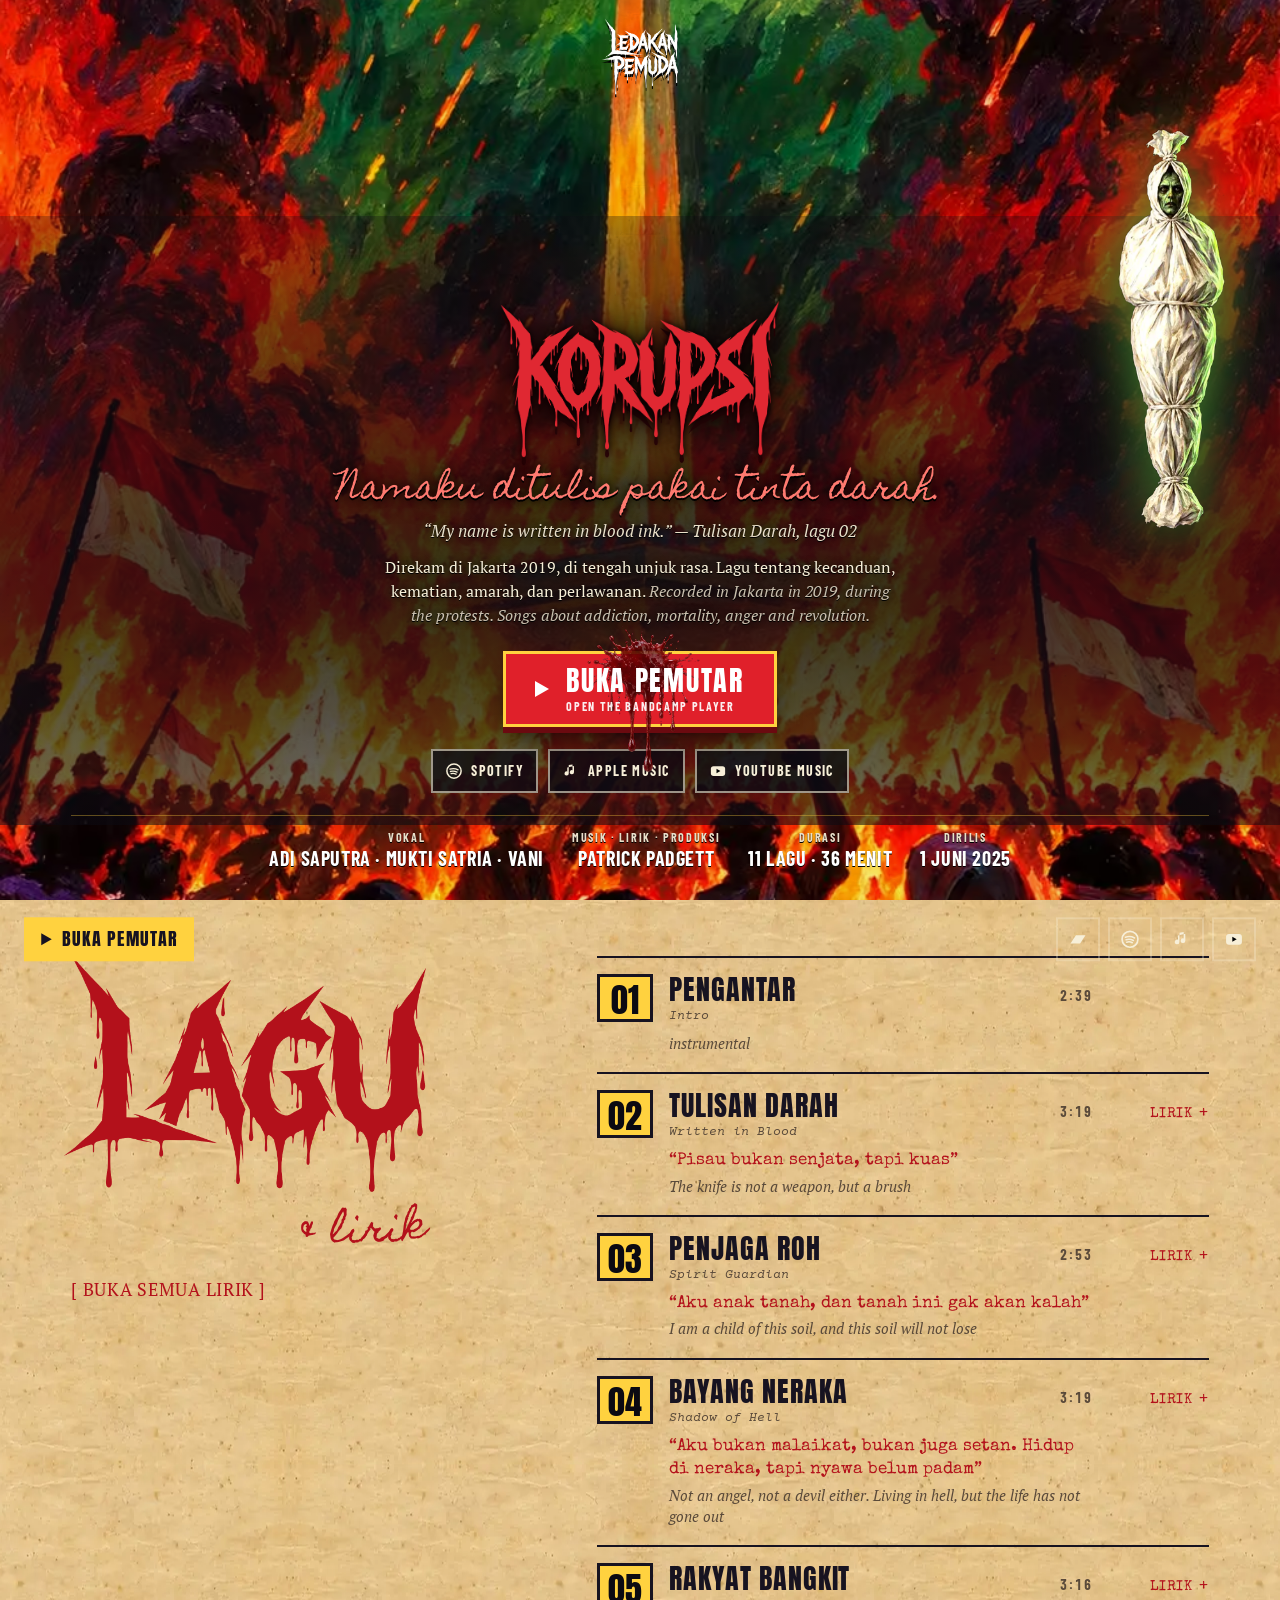
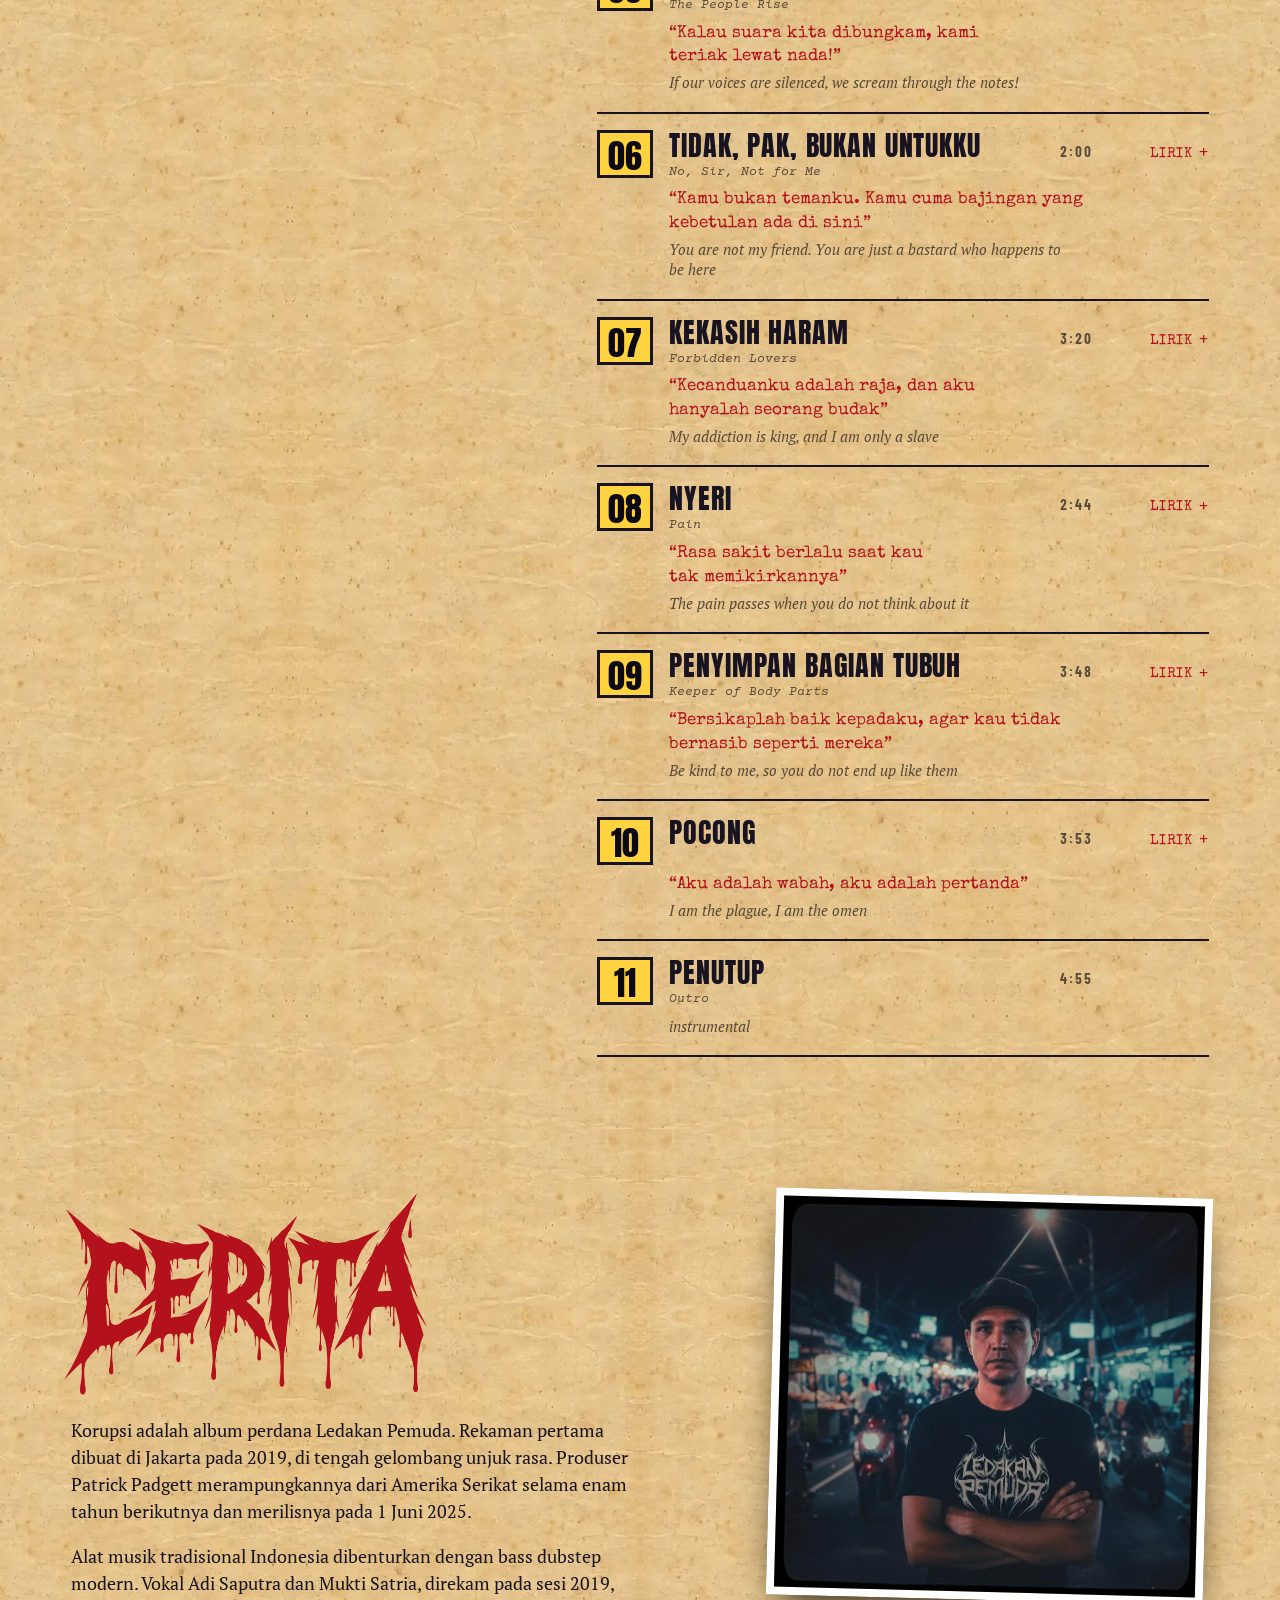
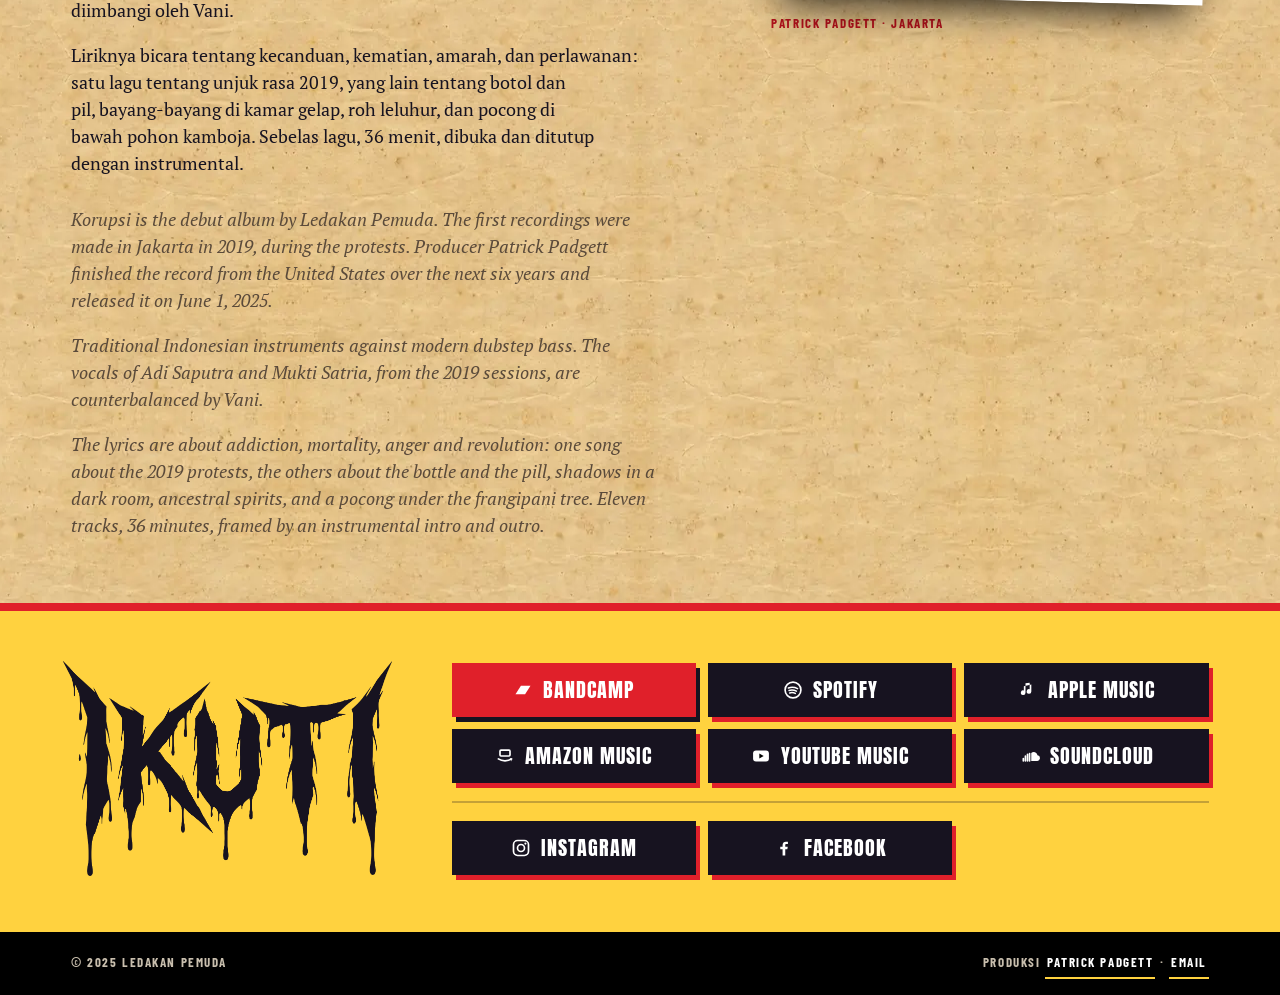
==== commit a9c3bbd1: "Polish pass: even outlet grid, plates on their ink, tabular durations, footer on the column, dock fi" ====
--- a/index.html
+++ b/index.html
@@ -81,7 +81,8 @@
 
 .lirik,.lyr{--tw:'Special Elite','Special Elite FB',"Courier Prime",'Courier Prime FB','Courier New',monospace;--mono:"Courier Prime",'Courier Prime FB','Courier New',monospace;--serif:'PT Serif','PT Serif FB','PT Serif FB2',Georgia,serif}
 #lagu-h{--h2:clamp(56px,7vw,110px);font-size:var(--h2);line-height:1;width:min(100%,calc(var(--h2)*4.2))}
-#lagu-h [role=img]{display:block;height:auto;width:100%;margin-left:clamp(-14px,calc(var(--h2)*-.444),0px)}
+/* -1.86% of the plate's width is the PNG's clear space above the ink (2.8% of its 1308:870 height): the ink meets the list's first rule */
+#lagu-h [role=img]{display:block;height:auto;width:100%;margin-left:clamp(-14px,calc(var(--h2)*-.444),0px);margin-top:-1.86%}
 /* the plate is shifted 14px left and carries 1.7% transparent padding; the script's right edge lands on the U */
 .amp{display:block;text-align:right;font:400 clamp(30px,3vw,40px)/1 'Homemade Apple','Homemade Apple FB',cursive;color:var(--lyr-accent,currentColor);margin:10px 0 0;padding-right:calc(14px + 1.7%);transform:rotate(-2.5deg);transform-origin:right center;letter-spacing:0;text-transform:none}
 @media (max-width:560px){#lagu-h{--h2:clamp(56px,19vw,110px)}}
@@ -94,13 +95,13 @@
 .lyr-n{grid-column:1;grid-row:1;color:var(--lyr-mute,inherit);min-width:2.2ch}
 .lyr-t{grid-column:2;grid-row:1}
 .lyr-ten{display:block;margin-top:3px;font:italic 400 13px/1.3 var(--mono);color:var(--lyr-mute,inherit);letter-spacing:0;text-transform:none}
-.lyr-d{grid-column:3;grid-row:1;font:700 14px/1 'Barlow Condensed','Barlow Condensed FB',sans-serif;letter-spacing:.14em;color:var(--lyr-mute,inherit)}
+.lyr-d{grid-column:3;grid-row:1;font:700 14px/1 'Barlow Condensed','Barlow Condensed FB',sans-serif;font-variant-numeric:tabular-nums;letter-spacing:.14em;color:var(--lyr-mute,inherit)}
 .lyr-tog{grid-column:4;grid-row:1;justify-self:end;white-space:nowrap;font:400 14px/1 var(--tw);letter-spacing:.06em;color:var(--lyr-accent,currentColor)}
-.lyr-tog::before{content:"Lirik"}.lyr-tog::after{content:" +";font-size:1.3em;line-height:0}
+.lyr-tog::before{content:"Lirik"}.lyr-tog::after{content:" +";font-size:1.3em;line-height:0;vertical-align:-.08em}   /* the bigger sign's optical centre 1.5px above the caps centre: pulled down onto it */
 .lyr-song[open] .lyr-tog::before{content:"Tutup"}.lyr-song[open] .lyr-tog::after{content:" –"}
-.lyr-song summary:hover .lyr-tog{text-decoration:underline;text-underline-offset:3px}
-.lyr-ex{grid-column:2/4;grid-row:2;margin-top:4px;font:400 var(--lyr-ex-size,16px)/1.4 var(--tw);letter-spacing:0;text-transform:none;color:var(--lyr-accent,currentColor)}
-.lyr-ex-en{grid-column:2/4;grid-row:3;font:italic 400 14.5px/1.4 var(--serif);letter-spacing:0;text-transform:none;color:var(--lyr-mute,inherit)}
+@media (hover:hover){.lyr-song summary:hover .lyr-tog{text-decoration:underline;text-underline-offset:3px}}
+.lyr-ex{grid-column:2/4;grid-row:2;margin-top:4px;font:400 var(--lyr-ex-size,16px)/1.4 var(--tw);letter-spacing:0;text-transform:none;color:var(--lyr-accent,currentColor);text-wrap:pretty}
+.lyr-ex-en{grid-column:2/4;grid-row:3;font:italic 400 14.5px/1.4 var(--serif);letter-spacing:0;text-transform:none;color:var(--lyr-mute,inherit);text-wrap:pretty}
 .lyr-ex.lyr-ex-inst{font:italic 400 15px/1.4 var(--serif);color:var(--lyr-mute,inherit)}
 @media (max-width:560px){
   .lyr-row{grid-template-columns:auto minmax(0,1fr) minmax(4.4em,auto);gap:2px 12px;font-size:19px}
@@ -124,10 +125,10 @@
 .lyr-tools{display:flex;gap:12px}
 .lyr-tools button{cursor:pointer;border:0;background:transparent;color:var(--lyr-accent,currentColor);padding:10px 0;min-height:44px;font:400 15px/1 var(--tw);letter-spacing:.04em;text-transform:uppercase}
 .lyr-tools button::before{content:"[ " / ""}.lyr-tools button::after{content:" ]" / ""}
-.lyr-tools button:hover{color:inherit}
+@media (hover:hover){.lyr-tools button:hover{color:inherit}}
 .lyr-close{cursor:pointer;border:0;background:transparent;color:var(--lyr-accent,currentColor);padding:8px 0;min-height:44px;margin-left:auto;font:400 14px/1 var(--tw);letter-spacing:.04em;text-transform:uppercase}
 .lyr-close::before{content:"[ " / ""}.lyr-close::after{content:" ]" / ""}
-.lyr-close:hover{color:inherit}
+@media (hover:hover){.lyr-close:hover{color:inherit}}
 /* phone: stack each pair — Indonesian line full width, the English gloss indented beneath it; the stanza gap is 2× the pair gap */
 @media (max-width:720px){
   .lyr-head{display:none}
@@ -177,17 +178,21 @@
 /* the dock covers the bottom 63px (+ the home indicator); scrolled content and anchor jumps keep that clearance */
 body.has-dock{padding-bottom:calc(72px + env(safe-area-inset-bottom,0px))}
 body.has-dock [id]{scroll-margin-bottom:calc(80px + env(safe-area-inset-bottom,0px))}
-.dock-play{display:inline-flex;align-items:center;gap:8px;min-height:44px;padding:8px 16px 8px 12px;border:0;cursor:pointer;background:var(--dock-accent,#fff);color:var(--dock-on-accent,#000);font:400 18px/1 'Anton','Anton FB',sans-serif;letter-spacing:.06em;text-transform:uppercase;white-space:nowrap}
-.dock-play .ico{width:18px;height:18px;fill:currentColor}
+/* the four 44px outlets never shrink (flex:none); when a translated label is too long for the row, the label ellipsizes (its full text stays in aria-label) instead of pushing an outlet off screen */
+.dock-play{display:inline-flex;align-items:center;gap:8px;min-width:0;min-height:44px;padding:8px 16px 8px 12px;border:0;cursor:pointer;background:var(--dock-accent,#fff);color:var(--dock-on-accent,#000);font:400 18px/1 'Anton','Anton FB',sans-serif;letter-spacing:.06em;text-transform:uppercase;white-space:nowrap}
+.dock-play span{min-width:0;overflow:hidden;text-overflow:ellipsis}
+.dock-play .ico{width:18px;height:18px;flex:none;fill:currentColor}
 .dock-l{margin-left:auto;font:700 12px/1 'Barlow Condensed','Barlow Condensed FB',sans-serif;letter-spacing:.16em;text-transform:uppercase;opacity:.75}
-.dock-o{display:inline-flex;align-items:center;justify-content:center;width:44px;height:44px;color:inherit;border:2px solid var(--dock-line,rgba(255,255,255,.25));transition:transform .2s cubic-bezier(.16,1,.3,1),color .2s,border-color .2s}
+.dock-o{display:inline-flex;align-items:center;justify-content:center;flex:none;width:44px;height:44px;color:inherit;border:2px solid var(--dock-line,rgba(255,255,255,.25));transition:transform .2s cubic-bezier(.16,1,.3,1),color .2s,border-color .2s}
 .dock-o .ico{width:20px;height:20px;fill:currentColor}
 .dock-o:hover,.dock-o:focus-visible{transform:translateY(-2px);color:var(--dock-accent,#fff);border-color:currentColor}
 /* focus on the dock's own black ground: the accent ring, not the page ring */
 .dock :focus-visible{outline:3px solid var(--dock-accent,#fff);outline-offset:2px}
 .dock-play:focus-visible{outline-color:var(--dock-fg,#fff)}
-@media (max-width:560px){.dock-l{display:none}.dock-play{margin-right:auto;font-size:16px;padding:8px 12px 8px 10px}}
-@media (max-width:340px){.dock-play span{position:absolute;width:1px;height:1px;overflow:hidden;clip:rect(0 0 0 0);white-space:nowrap}.dock-play{padding:8px 12px}}
+@media (max-width:560px){.dock{gap:6px;padding-left:max(10px,env(safe-area-inset-left,0px));padding-right:max(10px,env(safe-area-inset-right,0px))}.dock-l{display:none}.dock-play{margin-right:auto;font-size:16px;padding:8px 12px 8px 10px}}
+/* under 390 the 16px label plus four 44px outlets do not fit: 15px to 364, then the label goes to screen readers only (the icons never shrink: flex:none) */
+@media (max-width:389px){.dock-play{font-size:15px;padding:8px 10px 8px 8px}}
+@media (max-width:363px){.dock-play span{position:absolute;width:1px;height:1px;overflow:hidden;clip:rect(0 0 0 0);white-space:nowrap}.dock-play{padding:8px 12px}}
 /* a short landscape phone: the dock would cover a third of the screen, so it stays off and the hero's own controls do the job */
 @media (max-height:430px) and (orientation:landscape){.dock{display:none}body.has-dock{padding-bottom:0}}
 @media (prefers-reduced-motion:reduce){.dock,.chip,.dock-o{transition:none}.player-note[data-note=slow]::before,.player-note[data-note=loading]::before{animation:none;border-right-color:currentColor;opacity:.6}}
@@ -197,7 +202,7 @@
   --strip-fg:var(--cream);--strip-bg:rgba(11,10,18,.78);--strip-line:rgba(247,239,216,.6);--strip-line-h:var(--yellow);--strip-hover:rgba(11,10,18,.95);--strip-mute:var(--yellow);
   --note-bg:rgba(11,10,18,.78);--note-pad:6px 10px;--note-warn:var(--yellow);--note-warn-bg:rgba(11,10,18,.94);--note-warn-fg:var(--cream);
   --dock-bg:#000;--dock-fg:var(--cream);--dock-accent:var(--yellow);--dock-on-accent:var(--ink);--dock-line:rgba(247,239,216,.3)}
-html{background:var(--night)}
+html{background:var(--night);scrollbar-color:var(--blood) var(--night)}
 body{margin:0;color:var(--cream);font:18px/1.5 'PT Serif','PT Serif FB','PT Serif FB2',Georgia,serif;background:var(--night);-webkit-font-smoothing:antialiased}
 ::selection{background:var(--blood);color:#fff}
 a{color:inherit}
@@ -249,10 +254,8 @@
 .player iframe{display:block;margin-top:12px;background:#000;border:3px solid var(--yellow);box-shadow:0 6px 0 #6b0a10,0 16px 30px -10px rgba(0,0,0,.8)}
 .player-note{font-size:15px;color:var(--yellow);margin:8px 0 0}
 .bill{margin:0;display:flex;flex-wrap:wrap;justify-content:center;gap:10px 28px;font:700 11px/1.2 'Barlow Condensed','Barlow Condensed FB',sans-serif;letter-spacing:.14em;text-transform:uppercase;color:var(--yellow);text-shadow:0 1px 0 #000;border-top:1px solid rgba(255,210,63,.35);padding-top:14px;width:100%}
-.bill span{display:grid;gap:2px}
+.bill span{display:grid;gap:2px;font-family:'Barlow Condensed','Barlow Condensed FB',sans-serif;font-size:20px;letter-spacing:.03em;color:#fff;text-align:center}
 .bill span small{font-size:12px;letter-spacing:.14em;color:#e9dfc9}
-.bill span{font-family:'Barlow Condensed','Barlow Condensed FB',sans-serif;font-size:20px;letter-spacing:.03em;color:#fff;text-align:center}
-.bill span small{transform:none}
 
 /* ---------- the reel: every track a frame; the sung ones open to their lyrics ---------- */
 .reel{background:var(--paper) url(/assets/img/horor-paper-seamless.webp) center/700px repeat;color:var(--ink);padding:56px 0 72px}
@@ -267,15 +270,18 @@
 .reel{--lyr-indent:72px}
 .lyr-t{font-family:'Anton','Anton FB',sans-serif;font-size:clamp(22px,2.2vw,30px);letter-spacing:.03em;line-height:1.1;color:var(--ink)}
 .lyr-song::before{content:"";position:absolute;left:-30px;top:22px;width:10px;height:14px;background:var(--blood);border-radius:50% 50% 50% 50%/40% 40% 60% 60%;transform:rotate(180deg);opacity:0;transition:opacity .3s}
-.lyr-song:hover::before,.lyr-song:focus-within::before,.lyr-song[open]::before{opacity:1}
+.lyr-song:focus-within::before,.lyr-song[open]::before{opacity:1}
+@media (hover:hover){.lyr-song:hover::before{opacity:1}}
 .lyr-song{scroll-margin-top:16px}
 
 /* ---------- the story ---------- */
 .syn{background:var(--paper) url(/assets/img/horor-paper-seamless.webp) center/700px repeat;color:var(--ink);padding:64px 0;position:relative;overflow:hidden}
 .syn .row{position:relative;display:grid;grid-template-columns:minmax(0,1.2fr) minmax(0,.8fr);gap:44px;align-items:start}
-.syn h2{margin:0 0 16px;color:var(--blood);font-size:clamp(56px,7vw,110px);line-height:1}
-.syn h2 .pd-cerita-word{display:block;height:auto;width:min(100%,4.2em);margin-left:clamp(-14px,-0.255em,0px)}
-.syn p{margin:0 0 1em;max-width:34.1em}
+.syn h2{margin:0 0 16px;width:min(100%,4.2em);color:var(--blood);font-size:clamp(56px,7vw,110px);line-height:1}
+/* the plate PNG carries 2.9% clear space above the ink; -1.66% of the plate's width (= that clear space, via the 1436:820 ratio) puts the ink, not the box, on the section's top line */
+.syn h2 .pd-cerita-word{display:block;height:auto;width:min(100%,4.2em);margin-left:clamp(-14px,-0.255em,0px);margin-top:-1.66%}
+.syn p{margin:0 0 1em;max-width:32.5em;text-wrap:pretty}   /* ~68-72 characters at 18px; 34.1em ran to 76 */
+.syn p:last-child{margin-bottom:0}
 .syn .en{color:#5a4a3a;font-style:italic}
 .syn p[lang=id]+.en{margin-top:1.6em}
 .still{position:relative;margin:0}
@@ -290,12 +296,14 @@
 .showing .row{display:grid;grid-template-columns:minmax(0,.9fr) minmax(0,2fr);gap:16px 40px;align-items:center}
 .showing h2{margin:0;font-size:clamp(56px,7vw,110px);line-height:1;color:var(--ink)}
 .showing h2 .pd-ikuti-word{display:block;height:auto;width:min(100%,4.2em);margin-left:clamp(-14px,-0.304em,0px)}
-.outlets{display:flex;flex-wrap:wrap;gap:12px}
+/* equal blocks in an even grid (3x2 wide, 2x3 mid, one stack on phones): natural widths wrapped 4/2, 3/2/1, 2/1/1/1/1 */
+.outlets{display:grid;grid-template-columns:repeat(3,minmax(0,1fr));gap:12px}
 .outlets-social{margin-top:18px;padding-top:18px;border-top:2px solid rgba(23,19,32,.25)}
-.outlet{display:inline-flex;align-items:center;gap:10px;text-decoration:none;background:var(--ink);color:#fff;padding:14px 20px;min-height:48px;font:400 20px/1 'Anton','Anton FB',sans-serif;letter-spacing:.05em;text-transform:uppercase;border:3px solid var(--ink);box-shadow:4px 5px 0 var(--red);transition:transform .2s cubic-bezier(.16,1,.3,1),box-shadow .2s}
+.outlet{display:inline-flex;align-items:center;justify-content:center;gap:10px;text-decoration:none;background:var(--ink);color:#fff;padding:14px 20px;min-height:48px;font:400 20px/1 'Anton','Anton FB',sans-serif;letter-spacing:.05em;text-transform:uppercase;border:3px solid var(--ink);box-shadow:4px 5px 0 var(--red);transition:transform .2s cubic-bezier(.16,1,.3,1),box-shadow .2s}
 .outlet:hover,.outlet:focus-visible{transform:translate(-2px,-2px);box-shadow:6px 7px 0 var(--red)}
 .outlet-bandcamp{background:var(--red);border-color:var(--red);box-shadow:4px 5px 0 var(--ink)}
 .outlet-bandcamp:hover{box-shadow:6px 7px 0 var(--ink)}
+@media (max-width:1180px){.outlets{grid-template-columns:repeat(2,minmax(0,1fr))}}   /* the 2fr column is under 3x the widest label */
 .foot{background:#000;color:var(--mute);padding:22px clamp(16px,4vw,52px);display:flex;justify-content:space-between;flex-wrap:wrap;gap:10px;font:700 13px/1.3 'Barlow Condensed','Barlow Condensed FB',sans-serif;letter-spacing:.12em;text-transform:uppercase}
 .foot a{color:#fff;text-decoration:none;border-bottom:2px solid var(--yellow);display:inline-block;padding:6px 2px;margin:-6px 0}
 
@@ -303,6 +311,7 @@
   .reel .row,.syn .row{grid-template-columns:1fr}
   .reel .head{position:static}
   .showing .row{grid-template-columns:1fr}
+  .outlets{grid-template-columns:repeat(3,minmax(0,1fr))}   /* stacked: the buttons have the whole row */
   /* 10vw, not 14: on a short tablet (600x800) the 14vw ghost's feet stood 8px into the tagline; at 10vw it clears the tagline by 18px and the date chip by 3px at the far end of its drift */
   .pocong{width:10vw;right:3%;top:max(84px,9%);animation-name:drift-s}   /* 84px floor keeps the drifting head clear of the logo row on a 700px-tall tablet */
   .mid{padding-top:10vh}
@@ -328,6 +337,12 @@
 @media (max-width:300px){.pocong{width:40px;right:6px}}
 /* 430-620: the tagline fits on one line there, and its right end ran 6-13px under the ghost's feet; a 14em measure keeps it on two lines */
 @media (max-width:620px){.mid .tag{max-width:14em}}
+@media (max-width:759px){.outlets{grid-template-columns:repeat(2,minmax(0,1fr))}}
+/* phones: two columns of shorter-set buttons (16px Anton, 10px sides) so the six sit in three even rows; the widest label (Amazon Music) fits a 375px column with 8% to spare for wider engines */
+@media (max-width:499px){.outlet{font-size:16px;padding:12px 10px;gap:8px}}
+@media (max-width:374px){.outlets{grid-template-columns:1fr}}
+/* 561-806 (tablet portrait): the four billing entries fell 3+1 as centred flex items (all four fit one row from 807); a 2x2 grid of equal cells gives real columns, the rule above stays full width */
+@media (min-width:561px) and (max-width:806px){.bill{display:grid;grid-template-columns:repeat(2,minmax(0,1fr));gap:10px 28px}}
 @media (prefers-reduced-motion:reduce){.pocong{animation:none}.player-btn,.outlet,.lyr-song::before{transition:none}}
 
 /* ---------- hardening: what the page does when the world is not perfect ---------- */
@@ -336,12 +351,14 @@
 /* long words (band names, titles, translations) never push a column wider than its track */
 .bill span,.lyr-t,.lyr-ten,.outlet span,.foot span,.lyr-ex,.lyr-ex-en,.lyr-stanza span{min-width:0;overflow-wrap:anywhere}
 /* notched phones in landscape: the sheet's gutters clear the sensor housing */
-.row,.foot{padding-left:max(clamp(16px,4vw,52px),env(safe-area-inset-left,0px));padding-right:max(clamp(16px,4vw,52px),env(safe-area-inset-right,0px))}
+.row{padding-left:max(clamp(16px,4vw,52px),env(safe-area-inset-left,0px));padding-right:max(clamp(16px,4vw,52px),env(safe-area-inset-right,0px))}
+/* the footer is full-bleed black; its text stands on the same edge as the 1240px content column above it */
+.foot{padding-left:max(clamp(16px,4vw,52px),env(safe-area-inset-left,0px),calc((100% - 1240px)/2 + clamp(16px,4vw,52px)));padding-right:max(clamp(16px,4vw,52px),env(safe-area-inset-right,0px),calc((100% - 1240px)/2 + clamp(16px,4vw,52px)))}
 /* the lettering plates are CSS masks: if a plate does not arrive, the accessible name is drawn in the display face instead of an empty box */
 /* the three auto-height plates size themselves by aspect-ratio (2.4-2.8em tall); an engine without it (Safari <15) would collapse them to 0, so 1em is the floor */
 #lagu-h [role=img],.syn h2 .pd-cerita-word,.showing h2 .pd-ikuti-word{min-height:1em}
 [role=img][class$="-word"]::after{content:attr(aria-label);display:none;font:400 .82em/1 'Anton','Anton FB',sans-serif;letter-spacing:.04em;text-transform:uppercase;text-align:center}
-[role=img][class$="-word"][data-plate=missing]{background:none;-webkit-mask:none;mask:none;height:auto;aspect-ratio:auto!important;width:auto;margin-left:0;line-height:1}  /* !important: the plate's ratio is an inline style */
+[role=img][class$="-word"][data-plate=missing]{background:none;-webkit-mask:none;mask:none;height:auto;aspect-ratio:auto!important;width:auto;margin-left:0;margin-top:0;line-height:1}  /* !important: the plate's ratio is an inline style */
 [role=img][class$="-word"][data-plate=missing]::after{display:block}
 .js [role=img][class$="-word"]:not([data-plate]){background:none}  /* plate requested, not decoded yet: an empty box of the right size, never a red bar */
 /* Windows high contrast: the masks would fill with the system canvas colour and read as blank blocks, so keep our
@@ -374,7 +391,7 @@
   .mid .tag,.mid .tag small,.mid .lead,.mid .lead span,.bill,.bill span,.bill span small{color:#000!important;text-shadow:none!important}
   .top .h1 img{filter:invert(1)}
   .mid .title,.reel h2,.syn h2,.showing h2{color:#000!important;filter:none!important}
-  [role=img][class$="-word"]{background:none;-webkit-mask:none;mask:none;height:auto;aspect-ratio:auto!important;width:auto;margin-left:0;line-height:1}
+  [role=img][class$="-word"]{background:none;-webkit-mask:none;mask:none;height:auto;aspect-ratio:auto!important;width:auto;margin-left:0;margin-top:0;line-height:1}
   [role=img][class$="-word"]::after{display:block;text-align:left}
   .amp{transform:none;text-align:left;padding-right:0}
   .mid{padding-top:0;text-align:left}
@@ -418,7 +435,7 @@
       <h2 id="lagu-h"><span class="pd-lagu-word" role="img" aria-label="Lagu" style="--w:url(/assets/img/word-lagu.webp);aspect-ratio:1308/870"></span><span class="amp">&amp; lirik</span></h2>
       <div class="lyr-tools" hidden><button type="button" data-open-all aria-expanded="false" aria-controls="lirik" data-open-label="Buka semua lirik" data-close-label="Tutup semua lirik">Buka semua lirik</button></div>
     </div>
-    <div class="lyr" id="lirik"><div class="lyr-song lyr-inst" id="lirik-01"><div class="lyr-row"><span class="lyr-n">01</span><span class="lyr-t" translate="no">Pengantar<span class="lyr-ten" lang="en">Intro</span></span><span class="lyr-d">2:39</span><span class="lyr-ex lyr-ex-inst" lang="id">instrumental</span></div></div><details class="lyr-song" id="lirik-02"><summary><span class="lyr-row"><span class="lyr-n">02</span><span class="lyr-t" translate="no">Tulisan Darah<span class="lyr-ten" lang="en">Written in Blood</span></span><span class="lyr-d">3:19</span><span class="lyr-tog" aria-hidden="true"></span><span class="lyr-ex" lang="id">“Pisau bukan senjata, tapi kuas”</span><span class="lyr-ex-en" lang="en">The knife is not a weapon, but a brush</span></span></summary><div class="lyr-cols"><div class="lyr-head" aria-hidden="true"><span>Bahasa Indonesia</span><span>English</span></div><div class="lyr-stanza"><span lang="id">Malam jadi saksi⁠<i class="ell">…</i></span><span lang="en">The night bears witness⁠<i class="ell">…</i></span><span lang="id">Langkahku sunyi, tapi tiap tapak bersuara⁠<i class="ell">…</i></span><span lang="en">My steps are silent, but every footprint speaks⁠<i class="ell">…</i></span></div><div class="lyr-stanza"><span lang="id">Langit gelap, hatiku lebih kelam</span><span lang="en">The sky is dark, my heart is darker</span><span lang="id">Musuh berdiri? Gak lama mereka tenggelam</span><span lang="en">Enemies standing? Not for long, they go under</span><span lang="id">Cakar tajam, ku robek bisu</span><span lang="en">Sharp claws, I tear in silence</span><span lang="id">Jerit lo musik buat langkahku maju</span><span lang="en">Your scream is the music that moves me forward</span><span lang="id">Daging lo simbol dendam lama</span><span lang="en">Your flesh, a symbol of old vengeance</span><span lang="id">Kubur di hutan, jadi santapan fauna</span><span lang="en">Buried in the forest, a feast for the animals</span><span lang="id">Gigi lo kupetik, rantai ku hiasi</span><span lang="en">I pluck your teeth to decorate my chain</span><span lang="id">Jadi kenangan manis, tiap darah yang teriris</span><span lang="en">A sweet memory, every drop of blood that is cut</span></div><div class="lyr-stanza"><span lang="id">Binatang malam makan dengan tenang</span><span lang="en">The night animals eat in peace</span><span lang="id">Tulang di kalung, kenangan berdentang</span><span lang="en">Bones on a necklace, memories that clang</span><span lang="id">Gak butuh pengampunan, cuma kebisuan</span><span lang="en">I don&#x27;t need forgiveness, only silence</span><span lang="id">Mayat bicara lewat karya dan gerakan</span><span lang="en">The corpse speaks through the work and the motion</span></div><div class="lyr-stanza"><span lang="id">Tangan berdarah, mata membara</span><span lang="en">Bloody hands, burning eyes</span><span lang="id">Langkah ku sadis, hati membara</span><span lang="en">My step is sadistic, my heart ablaze</span><span lang="id">Tulang jadi seni, daging jadi legenda</span><span lang="en">Bone becomes art, flesh becomes legend</span><span lang="id">Namaku ditulis pakai tinta darah</span><span lang="en">My name is written in blood ink</span></div><div class="lyr-stanza"><span lang="id">Satu-satu gue cabut dari bayang</span><span lang="en">One by one I pull them from the shadows</span><span lang="id">Lo pikir lo kuat? Tapi gue datang tanpa sayang</span><span lang="en">You think you&#x27;re strong? But I come without mercy</span><span lang="id">Pisau bukan senjata, tapi kuas</span><span lang="en">The knife is not a weapon, but a brush</span><span lang="id">Lukis wajah lo di tanah dengan puas</span><span lang="en">I paint your face on the ground with satisfaction</span><span lang="id">Ritual dimulai saat lo berteriak</span><span lang="en">The ritual begins when you scream</span><span lang="id">Tapi malam diem, cuma angin yang menyimak</span><span lang="en">But the night stays quiet, only the wind is listening</span><span lang="id">Luka bukan akhir, tapi awal cerita</span><span lang="en">The wound is not the end, but the start of the story</span><span lang="id">Dan lo jadi bagian dari karya neraka</span><span lang="en">And you become part of hell&#x27;s masterpiece</span></div><div class="lyr-stanza"><span lang="id">Darahmu⁠<i class="ell">…</i> bukan akhir⁠<i class="ell">…</i></span><span lang="en">Your blood⁠<i class="ell">…</i> is not the end⁠<i class="ell">…</i></span><span lang="id">Tulangmu⁠<i class="ell">…</i> ukiran abadi⁠<i class="ell">…</i></span><span lang="en">Your bones⁠<i class="ell">…</i> an eternal carving⁠<i class="ell">…</i></span><span lang="id">Namamu⁠<i class="ell">…</i> lenyap dalam sunyi⁠<i class="ell">…</i></span><span lang="en">Your name⁠<i class="ell">…</i> vanishes into silence⁠<i class="ell">…</i></span></div><div class="lyr-stanza"><span lang="id">Tangan berdarah, mata membara</span><span lang="en">Bloody hands, burning eyes</span><span lang="id">Langkah ku sadis, hati membara</span><span lang="en">My step is sadistic, my heart ablaze</span><span lang="id">Tulang jadi seni, daging jadi legenda</span><span lang="en">Bone becomes art, flesh becomes legend</span><span lang="id">Namaku ditulis pakai tinta darah</span><span lang="en">My name is written in blood ink</span></div></div><p class="lyr-src"><a href="https://ledakanpemuda.bandcamp.com/track/tulisan-darah#lyrics" rel="noopener">Lirik asli di Bandcamp</a><span lang="en">English: unofficial translation</span><button type="button" class="lyr-close" data-close hidden aria-label="Tutup lirik Tulisan Darah">Tutup lirik</button></p></details><details class="lyr-song" id="lirik-03"><summary><span class="lyr-row"><span class="lyr-n">03</span><span class="lyr-t" translate="no">Penjaga Roh<span class="lyr-ten" lang="en">Spirit Guardian</span></span><span class="lyr-d">2:53</span><span class="lyr-tog" aria-hidden="true"></span><span class="lyr-ex" lang="id">“Aku anak tanah, dan tanah ini gak akan kalah”</span><span class="lyr-ex-en" lang="en">I am a child of this soil, and this soil will not lose</span></span></summary><div class="lyr-cols"><div class="lyr-head" aria-hidden="true"><span>Bahasa Indonesia</span><span>English</span></div><div class="lyr-stanza"><span lang="id">Dari darah leluhur aku bangkit⁠<i class="ell">…</i></span><span lang="en">From the blood of my ancestors I rise⁠<i class="ell">…</i></span><span lang="id">Di bawah bulan, kutemui bayangan hitam⁠<i class="ell">…</i></span><span lang="en">Under the moon, I meet a black shadow⁠<i class="ell">…</i></span></div><div class="lyr-stanza"><span lang="id">Asap kemenyan naik ke langit</span><span lang="en">Incense smoke rises to the sky</span><span lang="id">Gendang dipukul, roh mulai bangkit</span><span lang="en">The drum is struck, the spirits begin to rise</span><span lang="id">Mata tertutup, jiwaku terbuka</span><span lang="en">Eyes closed, my soul opens</span><span lang="id">Langkahku masuk ke dunia berbeda</span><span lang="en">My steps enter a different world</span></div><div class="lyr-stanza"><span lang="id">Di tengah hutan, suara gemetar</span><span lang="en">In the middle of the forest, a trembling voice</span><span lang="id">Nama setan dipanggil oleh pelanggar</span><span lang="en">The devil&#x27;s name called by the trespassers</span><span lang="id">Lidah bercabang, mata merah membara</span><span lang="en">Forked tongue, red eyes blazing</span><span lang="id">Tapi aku datang bawa senjata suci warisan para raja</span><span lang="en">But I come bearing the sacred weapon, the heirloom of kings</span></div><div class="lyr-stanza"><span lang="id">Omong kosong lo gak kuat lawan doa</span><span lang="en">Your nonsense is no match for prayer</span><span lang="id">Taring lo patah oleh mantra tua</span><span lang="en">Your fangs are broken by an old spell</span><span lang="id">Tulang leluhur berdiri di sampingku</span><span lang="en">The bones of my ancestors stand beside me</span><span lang="id">Lo pikir lo dewa? Lo cuma tamu</span><span lang="en">You think you&#x27;re a god? You&#x27;re only a guest</span></div><div class="lyr-stanza"><span lang="id">Panggil roh!</span><span lang="en">Call the spirits!</span><span lang="id">Aku berdiri</span><span lang="en">I stand</span><span lang="id">Hancurkan setan!</span><span lang="en">Destroy the devil!</span><span lang="id">Dengan darah sendiri</span><span lang="en">With my own blood</span><span lang="id">Bakar bayangan!</span><span lang="en">Burn the shadows!</span><span lang="id">Dengan api hati</span><span lang="en">With the fire of the heart</span><span lang="id">Aku penjaga!</span><span lang="en">I am the guardian!</span><span lang="id">Dari bumi hingga mati</span><span lang="en">From this earth until death</span></div><div class="lyr-stanza"><span lang="id">Tubuhku luka, tapi jiwaku nyala</span><span lang="en">My body is wounded, but my soul is alight</span><span lang="id">Dari Kalimantan sampai Nusa</span><span lang="en">From Kalimantan to Nusa</span><span lang="id">Langit bergetar dengar namaku</span><span lang="en">The sky trembles hearing my name</span><span lang="id">Di antara roh, aku pemburu</span><span lang="en">Among the spirits, I am the hunter</span></div><div class="lyr-stanza"><span lang="id">Lo pikir lo bisa rebut tanah suci?</span><span lang="en">You think you can seize the sacred land?</span><span lang="id">Gue panggil nenek moyang dari setiap sisi</span><span lang="en">I call the ancestors from every side</span><span lang="id">Topeng perang, tombak pusaka</span><span lang="en">War mask, heirloom spear</span><span lang="id">Satu tikaman buat hilangkan durhaka</span><span lang="en">One thrust to wipe out the treachery</span></div><div class="lyr-stanza"><span lang="id">(Vani)</span><span lang="en">(Vani)</span><span lang="id">Angin bicara⁠<i class="ell">…</i> air berteriak⁠<i class="ell">…</i></span><span lang="en">The wind speaks⁠<i class="ell">…</i> the water screams⁠<i class="ell">…</i></span><span lang="id">Tanah buka rahasia⁠<i class="ell">…</i> langit gelap⁠<i class="ell">…</i></span><span lang="en">The earth opens its secrets⁠<i class="ell">…</i> the sky goes dark⁠<i class="ell">…</i></span><span lang="id">Tapi aku tak takut, aku anak tanah</span><span lang="en">But I am not afraid, I am a child of this soil</span><span lang="id">Dan tanah ini gak akan kalah</span><span lang="en">And this soil will not lose</span></div><div class="lyr-stanza"><span lang="id">Panggil roh!</span><span lang="en">Call the spirits!</span><span lang="id">Aku berdiri</span><span lang="en">I stand</span><span lang="id">Hancurkan setan!</span><span lang="en">Destroy the devil!</span><span lang="id">Dengan darah sendiri</span><span lang="en">With my own blood</span><span lang="id">Bakar bayangan!</span><span lang="en">Burn the shadows!</span><span lang="id">Dengan api hati</span><span lang="en">With the fire of the heart</span><span lang="id">Aku penjaga!</span><span lang="en">I am the guardian!</span><span lang="id">Dari bumi hingga mati</span><span lang="en">From this earth until death</span></div><div class="lyr-stanza"><span lang="id">Setan pun tahu⁠<i class="ell">…</i></span><span lang="en">Even the devil knows⁠<i class="ell">…</i></span><span lang="id">Bukan semua manusia bisa dilahap⁠<i class="ell">…</i></span><span lang="en">Not every human can be devoured⁠<i class="ell">…</i></span><span lang="id">Karena ada yang dijaga⁠<i class="ell">…</i></span><span lang="en">Because some are guarded⁠<i class="ell">…</i></span><span lang="id">Dengan roh, tulang, dan nyawa⁠<i class="ell">…</i></span><span lang="en">With spirit, bone, and life⁠<i class="ell">…</i></span></div></div><p class="lyr-src"><a href="https://ledakanpemuda.bandcamp.com/track/penjaga-roh#lyrics" rel="noopener">Lirik asli di Bandcamp</a><span lang="en">English: unofficial translation</span><button type="button" class="lyr-close" data-close hidden aria-label="Tutup lirik Penjaga Roh">Tutup lirik</button></p></details><details class="lyr-song" id="lirik-04"><summary><span class="lyr-row"><span class="lyr-n">04</span><span class="lyr-t" translate="no">Bayang Neraka<span class="lyr-ten" lang="en">Shadow of Hell</span></span><span class="lyr-d">3:19</span><span class="lyr-tog" aria-hidden="true"></span><span class="lyr-ex" lang="id">“Aku bukan malaikat, bukan juga setan. Hidup di neraka, tapi nyawa belum padam”</span><span class="lyr-ex-en" lang="en">Not an angel, not a devil either. Living in hell, but the life has not gone out</span></span></summary><div class="lyr-cols"><div class="lyr-head" aria-hidden="true"><span>Bahasa Indonesia</span><span>English</span></div><div class="lyr-stanza"><span lang="id">Bayang neraka⁠<i class="ell">…</i> hidupku tak nyata⁠<i class="ell">…</i></span><span lang="en">Shadow of hell⁠<i class="ell">…</i> my life isn&#x27;t real⁠<i class="ell">…</i></span><span lang="id">Tarik nafas, tapi udara pun menolak⁠<i class="ell">…</i></span><span lang="en">I draw a breath, but even the air refuses⁠<i class="ell">…</i></span></div><div class="lyr-stanza"><span lang="id">Kubuka mata, mimpi buruk belum reda</span><span lang="en">I open my eyes, the nightmare hasn&#x27;t stopped</span><span lang="id">Bayang gelap ikat leherku macam gada</span><span lang="en">A dark shadow binds my neck, heavy as a mace</span><span lang="id">Setan berbisik, &quot;Lo emang gak guna&quot;</span><span lang="en">The devil whispers, &quot;You really are useless&quot;</span><span lang="id">Tiap langkah ku ambil, dunia makin hampa</span><span lang="en">Every step I take, the world grows emptier</span></div><div class="lyr-stanza"><span lang="id">Silet di tangan, luka jadi mantra</span><span lang="en">Razor in hand, the wound becomes a mantra</span><span lang="id">Hati beku, cinta udah gak terasa</span><span lang="en">Heart frozen, I can&#x27;t feel love anymore</span><span lang="id">Teriak ke langit, tapi langit gak denger</span><span lang="en">I scream at the sky, but the sky doesn&#x27;t hear</span><span lang="id">Doa jadi racun, hidup makin banger</span><span lang="en">Prayer turns to poison, life reeks more each day</span></div><div class="lyr-stanza"><span lang="id">Dengar bisikan⁠<i class="ell">…</i></span><span lang="en">Hear the whisper⁠<i class="ell">…</i></span><span lang="id">Dari bawah tanah⁠<i class="ell">…</i></span><span lang="en">From under the ground⁠<i class="ell">…</i></span><span lang="id">Kubur terbuka,</span><span lang="en">The grave opens,</span><span lang="id">Namaku tertulis merah⁠<i class="ell">…</i></span><span lang="en">My name is written in red⁠<i class="ell">…</i></span></div><div class="lyr-stanza"><span lang="id">Aku bukan malaikat, bukan juga setan</span><span lang="en">I&#x27;m not an angel, not a devil either</span><span lang="id">Hidup di neraka, tapi nyawa belum padam</span><span lang="en">Living in hell, but the life hasn&#x27;t gone out</span><span lang="id">Jangan coba sentuh, jiwa gue berkarat</span><span lang="en">Don&#x27;t try to touch me, my soul is rusted</span><span lang="id">Gue udah mati, tapi tetap berjalan</span><span lang="en">I&#x27;m already dead, but I keep walking</span></div><div class="lyr-stanza"><span lang="id">Asap ngebul dari luka yang kering</span><span lang="en">Smoke curls from the wounds that have dried</span><span lang="id">Ngomong cinta? Gue cuma nyeringai dingin</span><span lang="en">Talk about love? I just sneer, cold</span><span lang="id">Semua janji cuma jebakan manis</span><span lang="en">Every promise is just a sweet trap</span><span lang="id">Teman jadi bangkai, lo percaya manis?</span><span lang="en">Friends become carcasses, and you still believe in sweet?</span></div><div class="lyr-stanza"><span lang="id">Di kamar gelap, dengar jerit dalam kepala</span><span lang="en">In the dark room, hearing screams inside my head</span><span lang="id">Detak jam jadi martil, gue mati tiap detiknya</span><span lang="en">The ticking clock is a hammer, I die every second</span><span lang="id">Napas makin berat, dada jadi medan perang</span><span lang="en">Breathing gets heavier, my chest becomes a battlefield</span><span lang="id">Tapi senyum gue palsu—topeng neraka yang terang</span><span lang="en">But my smile is fake—a bright mask of hell</span></div><div class="lyr-stanza"><span lang="id">Apa lo lihat bayang itu?</span><span lang="en">Do you see that shadow?</span><span lang="id">Itu bukan gue⁠<i class="ell">…</i></span><span lang="en">That&#x27;s not me⁠<i class="ell">…</i></span><span lang="id">Itu sisa dari gue⁠<i class="ell">…</i></span><span lang="en">That&#x27;s what&#x27;s left of me⁠<i class="ell">…</i></span></div><div class="lyr-stanza"><span lang="id">Aku bukan malaikat, bukan juga setan</span><span lang="en">I&#x27;m not an angel, not a devil either</span><span lang="id">Hidup di neraka, tapi nyawa belum padam</span><span lang="en">Living in hell, but the life hasn&#x27;t gone out</span><span lang="id">Jangan coba sentuh, jiwa gue berkarat</span><span lang="en">Don&#x27;t try to touch me, my soul is rusted</span><span lang="id">Gue udah mati, tapi tetap berjalan</span><span lang="en">I&#x27;m already dead, but I keep walking</span></div><div class="lyr-stanza"><span lang="id">Kubakar masa lalu⁠<i class="ell">…</i></span><span lang="en">I burn the past⁠<i class="ell">…</i></span><span lang="id">Kubakar nama gue⁠<i class="ell">…</i></span><span lang="en">I burn my name⁠<i class="ell">…</i></span><span lang="id">Dari abu ini⁠<i class="ell">…</i></span><span lang="en">From these ashes⁠<i class="ell">…</i></span><span lang="id">Lahir gue yang baru⁠<i class="ell">…</i> atau enggak sama sekali⁠<i class="ell">…</i></span><span lang="en">A new me is born⁠<i class="ell">…</i> or nothing at all⁠<i class="ell">…</i></span></div></div><p class="lyr-src"><a href="https://ledakanpemuda.bandcamp.com/track/bayang-neraka#lyrics" rel="noopener">Lirik asli di Bandcamp</a><span lang="en">English: unofficial translation</span><button type="button" class="lyr-close" data-close hidden aria-label="Tutup lirik Bayang Neraka">Tutup lirik</button></p></details><details class="lyr-song" id="lirik-05"><summary><span class="lyr-row"><span class="lyr-n">05</span><span class="lyr-t" translate="no">Rakyat Bangkit<span class="lyr-ten" lang="en">The People Rise</span></span><span class="lyr-d">3:16</span><span class="lyr-tog" aria-hidden="true"></span><span class="lyr-ex" lang="id">“Kalau suara kita dibungkam, kami teriak lewat nada!”</span><span class="lyr-ex-en" lang="en">If our voices are silenced, we scream through the notes!</span></span></summary><div class="lyr-cols"><div class="lyr-head" aria-hidden="true"><span>Bahasa Indonesia</span><span>English</span></div><div class="lyr-stanza"><span lang="id">Mereka bilang kita bebas⁠<i class="ell">…</i></span><span lang="en">They say we are free⁠<i class="ell">…</i></span><span lang="id">Tapi rantai masih di leher!</span><span lang="en">But the chain is still on our necks!</span><span lang="id">Dengar suara rakyat!</span><span lang="en">Hear the voice of the people!</span></div><div class="lyr-stanza"><span lang="id">2019, mahasiswa turun ke jalan</span><span lang="en">2019, students take to the streets</span><span lang="id">Gas air mata jawabannya, bukan harapan</span><span lang="en">Tear gas is the answer, not hope</span><span lang="id">Mereka duduk di kursi, makan janji</span><span lang="en">They sit in their seats, eating promises</span><span lang="id">Kita berdiri, dibakar, diinjak, disakiti</span><span lang="en">We stand, get burned, trampled, hurt</span></div><div class="lyr-stanza"><span lang="id">Tanah dicuri atas nama &quot;izin&quot;</span><span lang="en">Land stolen in the name of &quot;permits&quot;</span><span lang="id">Hutan dibakar, rakyat disisihkan</span><span lang="en">Forests burned, the people pushed aside</span><span lang="id">Elit berseragam tersenyum di layar</span><span lang="en">Elites in uniform smile on the screen</span><span lang="id">Tapi darah buruh membasahi pagar</span><span lang="en">But workers&#x27; blood soaks the fence</span></div><div class="lyr-stanza"><span lang="id">Bangkit! Bangkit! Buka matamu!</span><span lang="en">Rise! Rise! Open your eyes!</span><span lang="id">Hukum bukan adil, tapi alat musuh!</span><span lang="en">The law isn&#x27;t justice, it&#x27;s the enemy&#x27;s tool!</span><span lang="id">Bangkit! Bangkit! Suara dijerat!</span><span lang="en">Rise! Rise! Our voices are snared!</span><span lang="id">Rakyat bersatu, sistem kiamat!</span><span lang="en">The people united, the system&#x27;s doomsday!</span></div><div class="lyr-stanza"><span lang="id">Demo damai jadi alasan pemukulan</span><span lang="en">A peaceful protest becomes an excuse for beatings</span><span lang="id">Media bisu, dibeli kekuasaan</span><span lang="en">The media is mute, bought by power</span><span lang="id">Anak petani jadi korban kebijakan</span><span lang="en">Farmers&#x27; children become victims of policy</span><span lang="id">Sementara DPR selfie dalam kenyamanan</span><span lang="en">While the DPR takes selfies in comfort</span></div><div class="lyr-stanza"><span lang="id">KPK dikikis pelan-pelan</span><span lang="en">The KPK is whittled away, slowly</span><span lang="id">Katanya demi reformasi yang &quot;aman&quot;</span><span lang="en">They say it is for a &quot;safe&quot; reform</span><span lang="id">Padahal yang aman cuma kantong sendiri</span><span lang="en">When the only thing kept safe is their own pockets</span><span lang="id">Dan yang mati? Cuma kita, tiap hari</span><span lang="en">And who dies? Only us, every day</span></div><div class="lyr-stanza"><span lang="id">Lo pikir ini negara buat semua?</span><span lang="en">You think this country is for everyone?</span><span lang="id">Coba lo lahir bukan di kota</span><span lang="en">Try being born outside the city</span><span lang="id">Lihat siapa yang punya suara</span><span lang="en">See who gets a voice</span><span lang="id">Dan siapa yang cuma jadi angka</span><span lang="en">And who is only a number</span></div><div class="lyr-stanza"><span lang="id">Bangkit! Bangkit! Buka matamu!</span><span lang="en">Rise! Rise! Open your eyes!</span><span lang="id">Hukum bukan adil, tapi alat musuh!</span><span lang="en">The law isn&#x27;t justice, it&#x27;s the enemy&#x27;s tool!</span><span lang="id">Bangkit! Bangkit! Suara dijerat!</span><span lang="en">Rise! Rise! Our voices are snared!</span><span lang="id">Rakyat bersatu, sistem kiamat!</span><span lang="en">The people united, the system&#x27;s doomsday!</span></div><div class="lyr-stanza"><span lang="id">Ini bukan lagu⁠<i class="ell">…</i> ini perlawanan⁠<i class="ell">…</i></span><span lang="en">This is not a song⁠<i class="ell">…</i> this is resistance⁠<i class="ell">…</i></span><span lang="id">Ini bukan seni⁠<i class="ell">…</i> ini senjata⁠<i class="ell">…</i></span><span lang="en">This is not art⁠<i class="ell">…</i> this is a weapon⁠<i class="ell">…</i></span><span lang="id">Kalau suara kita dibungkam⁠<i class="ell">…</i></span><span lang="en">If our voices are silenced⁠<i class="ell">…</i></span><span lang="id">Kami teriak lewat nada!</span><span lang="en">We scream through the notes!</span></div></div><p class="lyr-src"><a href="https://ledakanpemuda.bandcamp.com/track/rakyat-bangkit#lyrics" rel="noopener">Lirik asli di Bandcamp</a><span lang="en">English: unofficial translation</span><button type="button" class="lyr-close" data-close hidden aria-label="Tutup lirik Rakyat Bangkit">Tutup lirik</button></p></details><details class="lyr-song" id="lirik-06"><summary><span class="lyr-row"><span class="lyr-n">06</span><span class="lyr-t" translate="no">Tidak, Pak, Bukan Untukku<span class="lyr-ten" lang="en">No, Sir, Not for Me</span></span><span class="lyr-d">2:00</span><span class="lyr-tog" aria-hidden="true"></span><span class="lyr-ex" lang="id">“Kamu bukan temanku. Kamu cuma bajingan yang kebetulan ada di sini”</span><span class="lyr-ex-en" lang="en">You are not my friend. You are just a bastard who happens to be here</span></span></summary><div class="lyr-cols"><div class="lyr-head" aria-hidden="true"><span>Bahasa Indonesia</span><span>English</span></div><div class="lyr-stanza"><span lang="id">Kamu bilang kamu mencintai teman-temanmu</span><span lang="en">You say you love your friends</span><span lang="id">Kamu memanggil mereka &quot;saudara&quot; saat mereka ada di depanmu</span><span lang="en">You call them &quot;brother&quot; when they are standing in front of you</span><span lang="id">Tapi apakah kamu akan menggantung seseorang dari atap jika mereka memintamu?</span><span lang="en">But would you hang someone from a roof if they asked you to?</span><span lang="id">(Kurasa tidak)</span><span lang="en">(I don&#x27;t think so)</span></div><div class="lyr-stanza"><span lang="id">Pergi sana</span><span lang="en">Get out of here</span><span lang="id">Tukang omong manis</span><span lang="en">Sweet-talker</span><span lang="id">Kamu bukan temanku</span><span lang="en">You&#x27;re not my friend</span><span lang="id">Kamu cuma bajingan yang kebetulan ada di sini</span><span lang="en">You&#x27;re just a bastard who happens to be here</span></div><div class="lyr-stanza"><span lang="id">Kamu bilang kamu mencintai teman-temanmu</span><span lang="en">You say you love your friends</span><span lang="id">Tapi kamu abaikan panggilan mereka</span><span lang="en">But you ignore their calls</span><span lang="id">(Apa yang akan kamu lakukan untuk mereka?)</span><span lang="en">(What would you do for them?)</span><span lang="id">Apakah kamu akan menghajar seseorang sampai setengah mati di kamar mandi jika mereka memintamu?</span><span lang="en">Would you beat someone half to death in a bathroom if they asked you to?</span></div><div class="lyr-stanza"><span lang="id">Pergi sana</span><span lang="en">Get out of here</span><span lang="id">Tukang omong manis</span><span lang="en">Sweet-talker</span><span lang="id">Kamu bukan temanku</span><span lang="en">You&#x27;re not my friend</span><span lang="id">Kamu cuma bajingan yang kebetulan ada di sini</span><span lang="en">You&#x27;re just a bastard who happens to be here</span></div><div class="lyr-stanza"><span lang="id">Kamu bilang kamu mencintai teman-temanmu</span><span lang="en">You say you love your friends</span><span lang="id">Tapi kamu terus lupa menulis surat saat mereka di penjara</span><span lang="en">But you keep forgetting to write when they&#x27;re in prison</span><span lang="id">Tapi kamu merasa bangga setelah menyumbang lima dolar untuk jaminan mereka</span><span lang="en">But you feel proud after chipping in five dollars for their bail</span></div><div class="lyr-stanza"><span lang="id">Pergi sana</span><span lang="en">Get out of here</span><span lang="id">Tukang omong manis</span><span lang="en">Sweet-talker</span><span lang="id">Kamu bukan temanku</span><span lang="en">You&#x27;re not my friend</span><span lang="id">Kamu cuma bajingan yang kebetulan ada di sini</span><span lang="en">You&#x27;re just a bastard who happens to be here</span><span lang="id">Badut sialan</span><span lang="en">Damn clown</span></div></div><p class="lyr-src"><a href="https://ledakanpemuda.bandcamp.com/track/tidak-pak-bukan-untukku#lyrics" rel="noopener">Lirik asli di Bandcamp</a><span lang="en">English: unofficial translation</span><button type="button" class="lyr-close" data-close hidden aria-label="Tutup lirik Tidak, Pak, Bukan Untukku">Tutup lirik</button></p></details><details class="lyr-song" id="lirik-07"><summary><span class="lyr-row"><span class="lyr-n">07</span><span class="lyr-t" translate="no">Kekasih Haram<span class="lyr-ten" lang="en">Forbidden Lovers</span></span><span class="lyr-d">3:20</span><span class="lyr-tog" aria-hidden="true"></span><span class="lyr-ex" lang="id">“Kecanduanku adalah raja, dan aku hanyalah seorang budak”</span><span class="lyr-ex-en" lang="en">My addiction is king, and I am only a slave</span></span></summary><div class="lyr-cols"><div class="lyr-head" aria-hidden="true"><span>Bahasa Indonesia</span><span>English</span></div><div class="lyr-stanza"><span lang="id">Sunyi malam, hanya aku dan botol ini</span><span lang="en">Silent night, just me and this bottle</span><span lang="id">Di sudut kamar, lari dari duniawi</span><span lang="en">In the corner of the room, running from the world</span><span lang="id">Tuhan, aku malu, dahi ini tak pernah menyentuh sajadah</span><span lang="en">God, I&#x27;m ashamed, this forehead has never touched the prayer mat</span><span lang="id">Setiap tegukan adalah dosa, aku tahu ini salah</span><span lang="en">Every sip is a sin, I know this is wrong</span><span lang="id">Tapi sepi ini membunuh, lebih dingin dari mati</span><span lang="en">But this loneliness kills, colder than death</span><span lang="id">Dan hanya dia yang membuatku merasa berarti</span><span lang="en">And only she makes me feel like I matter</span></div><div class="lyr-stanza"><span lang="id">Oh, pil manisku, anggur merahku</span><span lang="en">Oh, my sweet pill, my red wine</span><span lang="id">Kalian kekasih haram yang selalu kurindu</span><span lang="en">You are the forbidden lovers I always long for</span><span lang="id">Dalam dekapan mabukmu, aku merasa tenang</span><span lang="en">In your drunken embrace, I feel calm</span><span lang="id">Bisikan surga hilang, bisikan setan yang menang</span><span lang="en">Heaven&#x27;s whisper is gone, the devil&#x27;s whisper wins</span><span lang="id">Aku tahu jalan ini menuju neraka</span><span lang="en">I know this road leads to hell</span><span lang="id">Tapi cintaku padamu lebih besar dari rasa takutku pada-Nya</span><span lang="en">But my love for you is greater than my fear of Him</span></div><div class="lyr-stanza"><span lang="id">Satu butir lagi, &#x27;tuk hilangkan gemetar</span><span lang="en">One more pill, to stop the shaking</span><span lang="id">Satu gelas lagi, agar berani menantang takdir</span><span lang="en">One more glass, to dare to defy fate</span><span lang="id">Kawan-kawanku menjauh, mereka bilang aku kotor</span><span lang="en">My friends drift away, they say I&#x27;m filthy</span><span lang="id">Mereka tak mengerti pelukan hangat alkohol</span><span lang="en">They don&#x27;t understand the warm embrace of alcohol</span><span lang="id">Dia tak pernah menghakimi, tak pernah bertanya</span><span lang="en">She never judges, never asks</span><span lang="id">Hanya memberiku lupa dari semua rasa lara</span><span lang="en">She only gives me forgetting from all the pain</span></div><div class="lyr-stanza"><span lang="id">Oh, pil manisku, anggur merahku</span><span lang="en">Oh, my sweet pill, my red wine</span><span lang="id">Kalian kekasih haram yang selalu kurindu</span><span lang="en">You are the forbidden lovers I always long for</span><span lang="id">Dalam dekapan mabukmu, aku merasa tenang</span><span lang="en">In your drunken embrace, I feel calm</span><span lang="id">Bisikan surga hilang, bisikan setan yang menang</span><span lang="en">Heaven&#x27;s whisper is gone, the devil&#x27;s whisper wins</span><span lang="id">Aku tahu jalan ini menuju neraka</span><span lang="en">I know this road leads to hell</span><span lang="id">Tapi cintaku padamu lebih besar dari rasa takutku pada-Nya</span><span lang="en">But my love for you is greater than my fear of Him</span></div><div class="lyr-stanza"><span lang="id">Di dasar gelas, kulihat bayanganku sendiri</span><span lang="en">At the bottom of the glass, I see my own reflection</span><span lang="id">Seorang pendosa yang lelah, terikat dan tak bisa lari</span><span lang="en">A tired sinner, bound and unable to run</span><span lang="id">Ingin kupecahkan botol ini, ingin kubuang semua pil</span><span lang="en">I want to smash this bottle, I want to throw away all the pills</span><span lang="id">Tapi tanganku terbelenggu, jiwaku telah kerdil</span><span lang="en">But my hands are shackled, my soul has shrunk</span><span lang="id">Aku sudah terlalu jauh, untuk kembali pulang</span><span lang="en">I&#x27;ve gone too far to come back home</span><span lang="id">Kecanduanku adalah raja, dan aku hanyalah seorang budak</span><span lang="en">My addiction is king, and I am only a slave</span></div><div class="lyr-stanza"><span lang="id">Oh, pil manisku, anggur merahku</span><span lang="en">Oh, my sweet pill, my red wine</span><span lang="id">Kalian kekasih haram yang selalu kurindu</span><span lang="en">You are the forbidden lovers I always long for</span><span lang="id">Dalam dekapan mabukmu, aku merasa tenang</span><span lang="en">In your drunken embrace, I feel calm</span><span lang="id">Bisikan surga hilang, bisikan setan yang menang</span><span lang="en">Heaven&#x27;s whisper is gone, the devil&#x27;s whisper wins</span><span lang="id">Aku tahu jalan ini menuju neraka</span><span lang="en">I know this road leads to hell</span><span lang="id">Tapi cintaku padamu lebih besar dari rasa takutku pada-Nya</span><span lang="en">But my love for you is greater than my fear of Him</span></div><div class="lyr-stanza"><span lang="id">Biarlah⁠<i class="ell">…</i> biarlah api membakarku nanti</span><span lang="en">Let it be⁠<i class="ell">…</i> let the fire burn me later</span><span lang="id">Kemenangan ini terlalu manis untuk disesali</span><span lang="en">This victory is too sweet to regret</span><span lang="id">Ya, kecanduanku selalu menang⁠<i class="ell">…</i></span><span lang="en">Yes, my addiction always wins⁠<i class="ell">…</i></span><span lang="id">Selalu menang⁠<i class="ell">…</i></span><span lang="en">Always wins⁠<i class="ell">…</i></span><span lang="id">Sampai jumpa di neraka.</span><span lang="en">See you in hell.</span></div></div><p class="lyr-src"><a href="https://ledakanpemuda.bandcamp.com/track/kekasih-haram#lyrics" rel="noopener">Lirik asli di Bandcamp</a><span lang="en">English: unofficial translation</span><button type="button" class="lyr-close" data-close hidden aria-label="Tutup lirik Kekasih Haram">Tutup lirik</button></p></details><details class="lyr-song" id="lirik-08"><summary><span class="lyr-row"><span class="lyr-n">08</span><span class="lyr-t" translate="no">Nyeri<span class="lyr-ten" lang="en">Pain</span></span><span class="lyr-d">2:44</span><span class="lyr-tog" aria-hidden="true"></span><span class="lyr-ex" lang="id">“Rasa sakit berlalu saat kau tak memikirkannya”</span><span class="lyr-ex-en" lang="en">The pain passes when you do not think about it</span></span></summary><div class="lyr-cols"><div class="lyr-head" aria-hidden="true"><span>Bahasa Indonesia</span><span>English</span></div><div class="lyr-stanza"><span lang="id">Rasa sakit berlalu saat kau tak memikirkannya</span><span lang="en">The pain passes when you don&#x27;t think about it</span><span lang="id">Saat kau tak memikirkannya, tidak</span><span lang="en">When you don&#x27;t think about it, no</span><span lang="id">Rasa sakit berlalu saat kau tak memikirkannya</span><span lang="en">The pain passes when you don&#x27;t think about it</span><span lang="id">Saat kau tak memikirkannya, tidak</span><span lang="en">When you don&#x27;t think about it, no</span></div><div class="lyr-stanza"><span lang="id">Kurasa penglihatanku kabur, sumpah malaikat maut sedang terburu-buru</span><span lang="en">I think my vision&#x27;s blurring, I swear the angel of death is in a hurry</span><span lang="id">Ya, kukatakan aku tak punya kekhawatiran tapi merasa tak ada yang bisa menyembuhkanku</span><span lang="en">Yeah, I say I&#x27;ve got no worries but I feel like nothing can cure me</span><span lang="id">Aku tak tahu kenapa, sudah sangat muak dengan perjalanan ini</span><span lang="en">I don&#x27;t know why, I&#x27;m so sick of this journey</span><span lang="id">Hanya ingin pergi agar aku bisa merasa normal sekali</span><span lang="en">I just want to leave so I can feel normal for once</span><span lang="id">Berfantasi tentang menggenggam pistol</span><span lang="en">Fantasizing about holding a gun</span><span lang="id">Dan aku punya banyak masalah, diobati, diselesaikan</span><span lang="en">And I&#x27;ve got a lot of problems, medicated, settled</span><span lang="id">Perlahan aku jatuh, perlahan aku jatuh</span><span lang="en">Slowly I fall, slowly I fall</span><span lang="id">Aku punya banyak masalah, diobati, diselesaikan</span><span lang="en">I&#x27;ve got a lot of problems, medicated, settled</span><span lang="id">Perlahan aku jatuh, perlahan aku jatuh, tidak, tidak</span><span lang="en">Slowly I fall, slowly I fall, no, no</span></div><div class="lyr-stanza"><span lang="id">Suara-suara, di kepalaku, aku tak mau, tak ada lagi obat-obatan</span><span lang="en">Voices, in my head, I don&#x27;t want them, no more drugs</span><span lang="id">Suara-suara, di kepalaku, aku tak mau, tak ada lagi</span><span lang="en">Voices, in my head, I don&#x27;t want them, no more</span></div><div class="lyr-stanza"><span lang="id">Rasa sakit berlalu saat kau tak memikirkannya</span><span lang="en">The pain passes when you don&#x27;t think about it</span><span lang="id">Saat kau tak memikirkannya itu, tidak</span><span lang="en">When you don&#x27;t think about it, no</span><span lang="id">Rasa sakit berlalu saat Anda tidak memikirkannya</span><span lang="en">The pain passes when you don&#x27;t think about it</span><span lang="id">Saat Anda tidak memikirkannya, tidak</span><span lang="en">When you don&#x27;t think about it, no</span></div><div class="lyr-stanza"><span lang="id">Saya telah hidup sendiri, orang tua saya berkata cari bantuan</span><span lang="en">I&#x27;ve been living alone, my parents say get help</span><span lang="id">Tapi terapi agak menakutkan, ya itulah yang ditolak otak saya</span><span lang="en">But therapy&#x27;s kind of scary, yeah, that&#x27;s what my brain rejects</span><span lang="id">Saya telah hidup tidak banyak bergerak, melewati kuburan</span><span lang="en">I&#x27;ve been living barely moving, walking past the graveyard</span><span lang="id">Beberapa kaki tepat dari rumah saya, jika itu akhirnya maka saya ingin keluar</span><span lang="en">A few feet from my house, if that&#x27;s the end then I want out</span><span lang="id">Dan saya punya banyak masalah, diobati, diselesaikan</span><span lang="en">And I&#x27;ve got a lot of problems, medicated, settled</span><span lang="id">Perlahan saya jatuh, perlahan saya jatuh</span><span lang="en">Slowly I fall, slowly I fall</span><span lang="id">Saya punya banyak masalah, diobati, diselesaikan</span><span lang="en">I&#x27;ve got a lot of problems, medicated, settled</span><span lang="id">Perlahan saya jatuh, perlahan saya jatuh, tidak, tidak</span><span lang="en">Slowly I fall, slowly I fall, no, no</span></div><div class="lyr-stanza"><span lang="id">Suara-suara semua, di kepala saya, saya tidak mau, tidak ada lagi obat-obatan</span><span lang="en">All the voices, in my head, I don&#x27;t want them, no more drugs</span><span lang="id">Suara-suara semua, di kepala saya, saya tidak mau, tidak lagi</span><span lang="en">All the voices, in my head, I don&#x27;t want them, not anymore</span></div><div class="lyr-stanza"><span lang="id">Rasa sakit berlalu saat Anda tidak memikirkannya</span><span lang="en">The pain passes when you don&#x27;t think about it</span><span lang="id">Saat Anda tidak memikirkannya, tidak</span><span lang="en">When you don&#x27;t think about it, no</span><span lang="id">Rasa sakit berlalu saat Anda tidak memikirkannya</span><span lang="en">The pain passes when you don&#x27;t think about it</span><span lang="id">Saat Anda tidak memikirkannya, tidak</span><span lang="en">When you don&#x27;t think about it, no</span><span lang="id">Dapat kamu menyelamatkanku</span><span lang="en">Can you save me</span></div><div class="lyr-stanza"><span lang="id">Bisakah kamu menyelamatkanku</span><span lang="en">Can you save me</span><span lang="id">Bisakah kamu menyelamatkanku</span><span lang="en">Can you save me</span><span lang="id">Bisakah kamu menyelamatkanku</span><span lang="en">Can you save me</span></div></div><p class="lyr-src"><a href="https://ledakanpemuda.bandcamp.com/track/nyeri#lyrics" rel="noopener">Lirik asli di Bandcamp</a><span lang="en">English: unofficial translation</span><button type="button" class="lyr-close" data-close hidden aria-label="Tutup lirik Nyeri">Tutup lirik</button></p></details><details class="lyr-song" id="lirik-09"><summary><span class="lyr-row"><span class="lyr-n">09</span><span class="lyr-t" translate="no">Penyimpan Bagian Tubuh<span class="lyr-ten" lang="en">Keeper of Body Parts</span></span><span class="lyr-d">3:48</span><span class="lyr-tog" aria-hidden="true"></span><span class="lyr-ex" lang="id">“Bersikaplah baik kepadaku, agar kau tidak bernasib seperti mereka”</span><span class="lyr-ex-en" lang="en">Be kind to me, so you do not end up like them</span></span></summary><div class="lyr-cols"><div class="lyr-head" aria-hidden="true"><span>Bahasa Indonesia</span><span>English</span></div><div class="lyr-stanza"><span lang="id">Aku dapatkan telingamu dan aku simpan</span><span lang="en">I got your ear and I kept it</span><span lang="id">Aku dapatkan matamu dan aku simpan</span><span lang="en">I got your eye and I kept it</span><span lang="id">Aku dapatkan hatimu dan aku simpan</span><span lang="en">I got your heart and I kept it</span><span lang="id">Aku dapatkan nyawamu dan aku simpan</span><span lang="en">I got your life and I kept it</span></div><div class="lyr-stanza"><span lang="id">Bersikaplah baik kepadaku</span><span lang="en">Be nice to me</span><span lang="id">Agar kau tidak bernasib seperti mereka (seperti mereka)</span><span lang="en">So you don&#x27;t end up like them (like them)</span><span lang="id">Karena bila kau membuatku marah</span><span lang="en">Because if you make me angry</span><span lang="id">Maka kau akan berakhir seperti mereka (seperti mereka)</span><span lang="en">Then you will end up like them (like them)</span></div><div class="lyr-stanza"><span lang="id">Aku dapatkan rambutmu dan aku simpan</span><span lang="en">I got your hair and I kept it</span><span lang="id">Aku dapatkan bibirmu dan aku simpan</span><span lang="en">I got your lips and I kept them</span><span lang="id">Aku dapatkan paru-parumu dan aku simpan</span><span lang="en">I got your lungs and I kept them</span><span lang="id">Aku dapatkan ginjalmu dan aku simpan</span><span lang="en">I got your kidney and I kept it</span></div><div class="lyr-stanza"><span lang="id">Bersikaplah baik kepadaku</span><span lang="en">Be nice to me</span><span lang="id">Agar kau tidak bernasib seperti mereka (seperti mereka)</span><span lang="en">So you don&#x27;t end up like them (like them)</span><span lang="id">Karena bila kau membuatku marah</span><span lang="en">Because if you make me angry</span><span lang="id">Maka kau akan berakhir seperti mereka (seperti mereka)</span><span lang="en">Then you will end up like them (like them)</span></div><div class="lyr-stanza"><span lang="id">Aku mendapatkan telingamu dan aku simpan</span><span lang="en">I got your ear and I kept it</span><span lang="id">Aku mendapatkan matamu dan aku simpan</span><span lang="en">I got your eye and I kept it</span><span lang="id">Aku mendapatkan hatimu dan aku simpan</span><span lang="en">I got your heart and I kept it</span><span lang="id">Aku mendapatkan nyawamu dan aku simpan</span><span lang="en">I got your life and I kept it</span></div><div class="lyr-stanza"><span lang="id">Bersikaplah baik kepadaku</span><span lang="en">Be nice to me</span><span lang="id">Agar kau tidak bernasib seperti mereka (seperti mereka)</span><span lang="en">So you don&#x27;t end up like them (like them)</span><span lang="id">Karena bila kau membuatku marah</span><span lang="en">Because if you make me angry</span><span lang="id">Maka kau akan berakhir seperti mereka (seperti mereka)</span><span lang="en">Then you will end up like them (like them)</span></div><div class="lyr-stanza"><span lang="id">Aku mendapatkan telingamu dan aku simpan</span><span lang="en">I got your ear and I kept it</span><span lang="id">Aku mendapatkan matamu dan aku simpan</span><span lang="en">I got your eye and I kept it</span><span lang="id">Aku mendapatkan hatimu dan aku simpan</span><span lang="en">I got your heart and I kept it</span><span lang="id">Aku mendapatkan nyawamu dan aku simpan</span><span lang="en">I got your life and I kept it</span></div><div class="lyr-stanza"><span lang="id">Bersikaplah baik kepadaku</span><span lang="en">Be nice to me</span><span lang="id">Agar kau tidak bernasib seperti mereka (seperti mereka)</span><span lang="en">So you don&#x27;t end up like them (like them)</span><span lang="id">Karena bila kau membuatku marah</span><span lang="en">Because if you make me angry</span><span lang="id">Maka kau akan berakhir seperti mereka (seperti mereka)</span><span lang="en">Then you will end up like them (like them)</span></div></div><p class="lyr-src"><a href="https://ledakanpemuda.bandcamp.com/track/penyimpan-bagian-tubuh#lyrics" rel="noopener">Lirik asli di Bandcamp</a><span lang="en">English: unofficial translation</span><button type="button" class="lyr-close" data-close hidden aria-label="Tutup lirik Penyimpan Bagian Tubuh">Tutup lirik</button></p></details><details class="lyr-song" id="lirik-10"><summary><span class="lyr-row"><span class="lyr-n">10</span><span class="lyr-t" translate="no">Pocong</span><span class="lyr-d">3:53</span><span class="lyr-tog" aria-hidden="true"></span><span class="lyr-ex" lang="id">“Aku adalah wabah, aku adalah pertanda”</span><span class="lyr-ex-en" lang="en">I am the plague, I am the omen</span></span></summary><div class="lyr-cols"><div class="lyr-head" aria-hidden="true"><span>Bahasa Indonesia</span><span>English</span></div><div class="lyr-stanza"><span lang="id">Hitam pekat di kornea, tak ada cahaya tersisa</span><span lang="en">Pitch black in the cornea, no light left</span><span lang="id">Arwah penasaran berbisik, tarik aku ke neraka</span><span lang="en">Restless spirits whisper, dragging me to hell</span><span lang="id">Darah di altar, tumbal untuk entitas fana</span><span lang="en">Blood on the altar, a sacrifice for a mortal entity</span><span lang="id">Jiwa terkoyak, terbelah, dogma usang tak berguna</span><span lang="en">Soul torn, split, worn-out dogma useless</span><span lang="id">Aku berjalan di antara bayang, dunia kasat mata</span><span lang="en">I walk among the shadows, the world beyond sight</span><span lang="id">Melihat yang tak terlihat, lidah kelu tak berkata</span><span lang="en">Seeing what cannot be seen, tongue numb, unable to speak</span><span lang="id">Mereka bilang ku gila, sesat, pembawa celaka</span><span lang="en">They say I&#x27;m mad, a heretic, a bringer of ruin</span><span lang="id">Tapi di inti kehampaan, kutemukan semesta</span><span lang="en">But at the core of the void, I found the universe</span></div><div class="lyr-stanza"><span lang="id">SIKSA! DI BAWAH REMBULAN PUCAT!</span><span lang="en">TORMENT! UNDER THE PALE MOON!</span><span lang="id">NYAWA! HANYA SEBUAH ALAM MELARAT!</span><span lang="en">LIFE! ONLY A WRETCHED REALM!</span><span lang="id">PUTUS ASA! MERAYAP DI URAT NADI!</span><span lang="en">DESPAIR! CRAWLING THROUGH THE VEINS!</span><span lang="id">MATI RASA! SAMPAI AKHIR HAYAT INI!</span><span lang="en">NUMB! UNTIL THE END OF THIS LIFE!</span></div><div class="lyr-stanza"><span lang="id">Bangsat⁠<i class="ell">…</i> mereka takkan mengerti⁠<i class="ell">…</i></span><span lang="en">Bastards⁠<i class="ell">…</i> they will never understand⁠<i class="ell">…</i></span><span lang="id">Ritual tengah malam⁠<i class="ell">…</i> dupa dan lilin menari⁠<i class="ell">…</i></span><span lang="en">Midnight ritual⁠<i class="ell">…</i> incense and candles dancing⁠<i class="ell">…</i></span></div><div class="lyr-stanza"><span lang="id">Di bawah pohon kamboja, ku gali liang lahat</span><span lang="en">Under the frangipani tree, I dig the grave</span><span lang="id">Untuk semua harapan yang telah sekarat</span><span lang="en">For every hope that lies dying</span><span lang="id">Guna-guna ku rapalkan, mantra pemanggil ajal</span><span lang="en">I chant the black magic, the spell that summons death</span><span lang="id">Selamat datang di purgatori, nikmati setiap bekal</span><span lang="en">Welcome to purgatory, enjoy every provision</span></div><div class="lyr-stanza"><span lang="id">Jasad dingin membiru, kembali ke tanah ibu</span><span lang="en">The cold body turns blue, returns to mother earth</span><span lang="id">Tak ada surga menanti, hanya siklus pilu</span><span lang="en">No heaven waiting, only a cycle of sorrow</span><span lang="id">Ilmu hitam ku teguk, bagai air di kala dahaga</span><span lang="en">I drink the black arts like water when thirsty</span><span lang="id">Kosong adalah segalanya, segalanya adalah omega</span><span lang="en">Emptiness is everything, everything is omega</span><span lang="id">Batasi pikiranmu, buka mata ketiga</span><span lang="en">Limit your mind, open the third eye</span><span lang="id">Lihat wujud asli mereka, para pendosa durjana</span><span lang="en">See their true form, the wicked sinners</span><span lang="id">Aku adalah wabah, aku adalah pertanda</span><span lang="en">I am the plague, I am the omen</span><span lang="id">Akhir dari sebuah era, awal dari hampa</span><span lang="en">The end of an era, the beginning of the void</span></div><div class="lyr-stanza"><span lang="id">SIKSA! DI BAWAH REMBULAN PUCAT!</span><span lang="en">TORMENT! UNDER THE PALE MOON!</span><span lang="id">NYAWA! HANYA SEBUAH ALAM MELARAT!</span><span lang="en">LIFE! ONLY A WRETCHED REALM!</span><span lang="id">PUTUS ASA! MERAYAP DI URAT NADI!</span><span lang="en">DESPAIR! CRAWLING THROUGH THE VEINS!</span><span lang="id">MATI RASA! SAMPAI AKHIR HAYAT INI!</span><span lang="en">NUMB! UNTIL THE END OF THIS LIFE!</span></div><div class="lyr-stanza"><span lang="id">Gelap⁠<i class="ell">…</i> semakin gelap⁠<i class="ell">…</i></span><span lang="en">Dark⁠<i class="ell">…</i> darker still⁠<i class="ell">…</i></span><span lang="id">Nafas terasa sesak⁠<i class="ell">…</i></span><span lang="en">Breath grows tight⁠<i class="ell">…</i></span><span lang="id">Tak ada jalan kembali⁠<i class="ell">…</i></span><span lang="en">No way back⁠<i class="ell">…</i></span><span lang="id">Ditelan sunyi⁠<i class="ell">…</i></span><span lang="en">Swallowed by silence⁠<i class="ell">…</i></span><span lang="id">Dan biarlah ku tenggelam⁠<i class="ell">…</i> dalam lautan kelam⁠<i class="ell">…</i></span><span lang="en">And let me sink⁠<i class="ell">…</i> into the dark sea⁠<i class="ell">…</i></span><span lang="id">Sendiri⁠<i class="ell">…</i> damaikan jiwa yang meradang⁠<i class="ell">…</i></span><span lang="en">Alone⁠<i class="ell">…</i> soothe the soul that burns⁠<i class="ell">…</i></span></div><div class="lyr-stanza"><span lang="id">KHAOS! KHAOS! DI VENA MENGALIR DERAS!</span><span lang="en">CHAOS! CHAOS! RUSHING THROUGH THE VEINS!</span><span lang="id">KUTUKAN ABADI, IDENTITAS YANG BUAS!</span><span lang="en">ETERNAL CURSE, A SAVAGE IDENTITY!</span><span lang="id">ALFA! OMEGA! TAK ADA AWAL TAK ADA AKHIR!</span><span lang="en">ALPHA! OMEGA! NO BEGINNING NO END!</span><span lang="id">HANYA KEHANCURAN YANG TERUS TERUKIR!</span><span lang="en">ONLY DESTRUCTION, CARVED ON AND ON!</span></div><div class="lyr-stanza"><span lang="id">MATI!</span><span lang="en">DIE!</span></div></div><p class="lyr-src"><a href="https://ledakanpemuda.bandcamp.com/track/pocong#lyrics" rel="noopener">Lirik asli di Bandcamp</a><span lang="en">English: unofficial translation</span><button type="button" class="lyr-close" data-close hidden aria-label="Tutup lirik Pocong">Tutup lirik</button></p></details><div class="lyr-song lyr-inst" id="lirik-11"><div class="lyr-row"><span class="lyr-n">11</span><span class="lyr-t" translate="no">Penutup<span class="lyr-ten" lang="en">Outro</span></span><span class="lyr-d">4:55</span><span class="lyr-ex lyr-ex-inst" lang="id">instrumental</span></div></div></div>
+    <div class="lyr" id="lirik"><div class="lyr-song lyr-inst" id="lirik-01"><div class="lyr-row"><span class="lyr-n">01</span><span class="lyr-t" translate="no">Pengantar<span class="lyr-ten" lang="en">Intro</span></span><span class="lyr-d">2:39</span><span class="lyr-ex lyr-ex-inst" lang="id">instrumental</span></div></div><details class="lyr-song" id="lirik-02"><summary><span class="lyr-row"><span class="lyr-n">02</span><span class="lyr-t" translate="no">Tulisan Darah<span class="lyr-ten" lang="en">Written in Blood</span></span><span class="lyr-d">3:19</span><span class="lyr-tog" aria-hidden="true"></span><span class="lyr-ex" lang="id">“Pisau bukan senjata, tapi&nbsp;kuas”</span><span class="lyr-ex-en" lang="en">The knife is not a weapon, but a brush</span></span></summary><div class="lyr-cols"><div class="lyr-head" aria-hidden="true"><span>Bahasa Indonesia</span><span>English</span></div><div class="lyr-stanza"><span lang="id">Malam jadi saksi⁠<i class="ell">…</i></span><span lang="en">The night bears witness⁠<i class="ell">…</i></span><span lang="id">Langkahku sunyi, tapi tiap tapak bersuara⁠<i class="ell">…</i></span><span lang="en">My steps are silent, but every footprint speaks⁠<i class="ell">…</i></span></div><div class="lyr-stanza"><span lang="id">Langit gelap, hatiku lebih kelam</span><span lang="en">The sky is dark, my heart is darker</span><span lang="id">Musuh berdiri? Gak lama mereka tenggelam</span><span lang="en">Enemies standing? Not for long, they go under</span><span lang="id">Cakar tajam, ku robek bisu</span><span lang="en">Sharp claws, I tear in silence</span><span lang="id">Jerit lo musik buat langkahku maju</span><span lang="en">Your scream is the music that moves me forward</span><span lang="id">Daging lo simbol dendam lama</span><span lang="en">Your flesh, a symbol of old vengeance</span><span lang="id">Kubur di hutan, jadi santapan fauna</span><span lang="en">Buried in the forest, a feast for the animals</span><span lang="id">Gigi lo kupetik, rantai ku hiasi</span><span lang="en">I pluck your teeth to decorate my chain</span><span lang="id">Jadi kenangan manis, tiap darah yang teriris</span><span lang="en">A sweet memory, every drop of blood that is cut</span></div><div class="lyr-stanza"><span lang="id">Binatang malam makan dengan tenang</span><span lang="en">The night animals eat in peace</span><span lang="id">Tulang di kalung, kenangan berdentang</span><span lang="en">Bones on a necklace, memories that clang</span><span lang="id">Gak butuh pengampunan, cuma kebisuan</span><span lang="en">I don&#x27;t need forgiveness, only silence</span><span lang="id">Mayat bicara lewat karya dan gerakan</span><span lang="en">The corpse speaks through the work and the motion</span></div><div class="lyr-stanza"><span lang="id">Tangan berdarah, mata membara</span><span lang="en">Bloody hands, burning eyes</span><span lang="id">Langkah ku sadis, hati membara</span><span lang="en">My step is sadistic, my heart ablaze</span><span lang="id">Tulang jadi seni, daging jadi legenda</span><span lang="en">Bone becomes art, flesh becomes legend</span><span lang="id">Namaku ditulis pakai tinta darah</span><span lang="en">My name is written in blood ink</span></div><div class="lyr-stanza"><span lang="id">Satu-satu gue cabut dari bayang</span><span lang="en">One by one I pull them from the shadows</span><span lang="id">Lo pikir lo kuat? Tapi gue datang tanpa sayang</span><span lang="en">You think you&#x27;re strong? But I come without mercy</span><span lang="id">Pisau bukan senjata, tapi kuas</span><span lang="en">The knife is not a weapon, but a brush</span><span lang="id">Lukis wajah lo di tanah dengan puas</span><span lang="en">I paint your face on the ground with satisfaction</span><span lang="id">Ritual dimulai saat lo berteriak</span><span lang="en">The ritual begins when you scream</span><span lang="id">Tapi malam diem, cuma angin yang menyimak</span><span lang="en">But the night stays quiet, only the wind is listening</span><span lang="id">Luka bukan akhir, tapi awal cerita</span><span lang="en">The wound is not the end, but the start of the story</span><span lang="id">Dan lo jadi bagian dari karya neraka</span><span lang="en">And you become part of hell&#x27;s masterpiece</span></div><div class="lyr-stanza"><span lang="id">Darahmu⁠<i class="ell">…</i> bukan akhir⁠<i class="ell">…</i></span><span lang="en">Your blood⁠<i class="ell">…</i> is not the end⁠<i class="ell">…</i></span><span lang="id">Tulangmu⁠<i class="ell">…</i> ukiran abadi⁠<i class="ell">…</i></span><span lang="en">Your bones⁠<i class="ell">…</i> an eternal carving⁠<i class="ell">…</i></span><span lang="id">Namamu⁠<i class="ell">…</i> lenyap dalam sunyi⁠<i class="ell">…</i></span><span lang="en">Your name⁠<i class="ell">…</i> vanishes into silence⁠<i class="ell">…</i></span></div><div class="lyr-stanza"><span lang="id">Tangan berdarah, mata membara</span><span lang="en">Bloody hands, burning eyes</span><span lang="id">Langkah ku sadis, hati membara</span><span lang="en">My step is sadistic, my heart ablaze</span><span lang="id">Tulang jadi seni, daging jadi legenda</span><span lang="en">Bone becomes art, flesh becomes legend</span><span lang="id">Namaku ditulis pakai tinta darah</span><span lang="en">My name is written in blood ink</span></div></div><p class="lyr-src"><a href="https://ledakanpemuda.bandcamp.com/track/tulisan-darah#lyrics" rel="noopener">Lirik asli di Bandcamp</a><span lang="en">English: unofficial translation</span><button type="button" class="lyr-close" data-close hidden aria-label="Tutup lirik Tulisan Darah">Tutup lirik</button></p></details><details class="lyr-song" id="lirik-03"><summary><span class="lyr-row"><span class="lyr-n">03</span><span class="lyr-t" translate="no">Penjaga Roh<span class="lyr-ten" lang="en">Spirit Guardian</span></span><span class="lyr-d">2:53</span><span class="lyr-tog" aria-hidden="true"></span><span class="lyr-ex" lang="id">“Aku anak tanah, dan tanah ini gak akan&nbsp;kalah”</span><span class="lyr-ex-en" lang="en">I am a child of this soil, and this soil will not lose</span></span></summary><div class="lyr-cols"><div class="lyr-head" aria-hidden="true"><span>Bahasa Indonesia</span><span>English</span></div><div class="lyr-stanza"><span lang="id">Dari darah leluhur aku bangkit⁠<i class="ell">…</i></span><span lang="en">From the blood of my ancestors I rise⁠<i class="ell">…</i></span><span lang="id">Di bawah bulan, kutemui bayangan hitam⁠<i class="ell">…</i></span><span lang="en">Under the moon, I meet a black shadow⁠<i class="ell">…</i></span></div><div class="lyr-stanza"><span lang="id">Asap kemenyan naik ke langit</span><span lang="en">Incense smoke rises to the sky</span><span lang="id">Gendang dipukul, roh mulai bangkit</span><span lang="en">The drum is struck, the spirits begin to rise</span><span lang="id">Mata tertutup, jiwaku terbuka</span><span lang="en">Eyes closed, my soul opens</span><span lang="id">Langkahku masuk ke dunia berbeda</span><span lang="en">My steps enter a different world</span></div><div class="lyr-stanza"><span lang="id">Di tengah hutan, suara gemetar</span><span lang="en">In the middle of the forest, a trembling voice</span><span lang="id">Nama setan dipanggil oleh pelanggar</span><span lang="en">The devil&#x27;s name called by the trespassers</span><span lang="id">Lidah bercabang, mata merah membara</span><span lang="en">Forked tongue, red eyes blazing</span><span lang="id">Tapi aku datang bawa senjata suci warisan para raja</span><span lang="en">But I come bearing the sacred weapon, the heirloom of kings</span></div><div class="lyr-stanza"><span lang="id">Omong kosong lo gak kuat lawan doa</span><span lang="en">Your nonsense is no match for prayer</span><span lang="id">Taring lo patah oleh mantra tua</span><span lang="en">Your fangs are broken by an old spell</span><span lang="id">Tulang leluhur berdiri di sampingku</span><span lang="en">The bones of my ancestors stand beside me</span><span lang="id">Lo pikir lo dewa? Lo cuma tamu</span><span lang="en">You think you&#x27;re a god? You&#x27;re only a guest</span></div><div class="lyr-stanza"><span lang="id">Panggil roh!</span><span lang="en">Call the spirits!</span><span lang="id">Aku berdiri</span><span lang="en">I stand</span><span lang="id">Hancurkan setan!</span><span lang="en">Destroy the devil!</span><span lang="id">Dengan darah sendiri</span><span lang="en">With my own blood</span><span lang="id">Bakar bayangan!</span><span lang="en">Burn the shadows!</span><span lang="id">Dengan api hati</span><span lang="en">With the fire of the heart</span><span lang="id">Aku penjaga!</span><span lang="en">I am the guardian!</span><span lang="id">Dari bumi hingga mati</span><span lang="en">From this earth until death</span></div><div class="lyr-stanza"><span lang="id">Tubuhku luka, tapi jiwaku nyala</span><span lang="en">My body is wounded, but my soul is alight</span><span lang="id">Dari Kalimantan sampai Nusa</span><span lang="en">From Kalimantan to Nusa</span><span lang="id">Langit bergetar dengar namaku</span><span lang="en">The sky trembles hearing my name</span><span lang="id">Di antara roh, aku pemburu</span><span lang="en">Among the spirits, I am the hunter</span></div><div class="lyr-stanza"><span lang="id">Lo pikir lo bisa rebut tanah suci?</span><span lang="en">You think you can seize the sacred land?</span><span lang="id">Gue panggil nenek moyang dari setiap sisi</span><span lang="en">I call the ancestors from every side</span><span lang="id">Topeng perang, tombak pusaka</span><span lang="en">War mask, heirloom spear</span><span lang="id">Satu tikaman buat hilangkan durhaka</span><span lang="en">One thrust to wipe out the treachery</span></div><div class="lyr-stanza"><span lang="id">(Vani)</span><span lang="en">(Vani)</span><span lang="id">Angin bicara⁠<i class="ell">…</i> air berteriak⁠<i class="ell">…</i></span><span lang="en">The wind speaks⁠<i class="ell">…</i> the water screams⁠<i class="ell">…</i></span><span lang="id">Tanah buka rahasia⁠<i class="ell">…</i> langit gelap⁠<i class="ell">…</i></span><span lang="en">The earth opens its secrets⁠<i class="ell">…</i> the sky goes dark⁠<i class="ell">…</i></span><span lang="id">Tapi aku tak takut, aku anak tanah</span><span lang="en">But I am not afraid, I am a child of this soil</span><span lang="id">Dan tanah ini gak akan kalah</span><span lang="en">And this soil will not lose</span></div><div class="lyr-stanza"><span lang="id">Panggil roh!</span><span lang="en">Call the spirits!</span><span lang="id">Aku berdiri</span><span lang="en">I stand</span><span lang="id">Hancurkan setan!</span><span lang="en">Destroy the devil!</span><span lang="id">Dengan darah sendiri</span><span lang="en">With my own blood</span><span lang="id">Bakar bayangan!</span><span lang="en">Burn the shadows!</span><span lang="id">Dengan api hati</span><span lang="en">With the fire of the heart</span><span lang="id">Aku penjaga!</span><span lang="en">I am the guardian!</span><span lang="id">Dari bumi hingga mati</span><span lang="en">From this earth until death</span></div><div class="lyr-stanza"><span lang="id">Setan pun tahu⁠<i class="ell">…</i></span><span lang="en">Even the devil knows⁠<i class="ell">…</i></span><span lang="id">Bukan semua manusia bisa dilahap⁠<i class="ell">…</i></span><span lang="en">Not every human can be devoured⁠<i class="ell">…</i></span><span lang="id">Karena ada yang dijaga⁠<i class="ell">…</i></span><span lang="en">Because some are guarded⁠<i class="ell">…</i></span><span lang="id">Dengan roh, tulang, dan nyawa⁠<i class="ell">…</i></span><span lang="en">With spirit, bone, and life⁠<i class="ell">…</i></span></div></div><p class="lyr-src"><a href="https://ledakanpemuda.bandcamp.com/track/penjaga-roh#lyrics" rel="noopener">Lirik asli di Bandcamp</a><span lang="en">English: unofficial translation</span><button type="button" class="lyr-close" data-close hidden aria-label="Tutup lirik Penjaga Roh">Tutup lirik</button></p></details><details class="lyr-song" id="lirik-04"><summary><span class="lyr-row"><span class="lyr-n">04</span><span class="lyr-t" translate="no">Bayang Neraka<span class="lyr-ten" lang="en">Shadow of Hell</span></span><span class="lyr-d">3:19</span><span class="lyr-tog" aria-hidden="true"></span><span class="lyr-ex" lang="id">“Aku bukan malaikat, bukan juga setan. Hidup di neraka, tapi nyawa belum&nbsp;padam”</span><span class="lyr-ex-en" lang="en">Not an angel, not a devil either. Living in hell, but the life has not gone out</span></span></summary><div class="lyr-cols"><div class="lyr-head" aria-hidden="true"><span>Bahasa Indonesia</span><span>English</span></div><div class="lyr-stanza"><span lang="id">Bayang neraka⁠<i class="ell">…</i> hidupku tak nyata⁠<i class="ell">…</i></span><span lang="en">Shadow of hell⁠<i class="ell">…</i> my life isn&#x27;t real⁠<i class="ell">…</i></span><span lang="id">Tarik nafas, tapi udara pun menolak⁠<i class="ell">…</i></span><span lang="en">I draw a breath, but even the air refuses⁠<i class="ell">…</i></span></div><div class="lyr-stanza"><span lang="id">Kubuka mata, mimpi buruk belum reda</span><span lang="en">I open my eyes, the nightmare hasn&#x27;t stopped</span><span lang="id">Bayang gelap ikat leherku macam gada</span><span lang="en">A dark shadow binds my neck, heavy as a mace</span><span lang="id">Setan berbisik, &quot;Lo emang gak guna&quot;</span><span lang="en">The devil whispers, &quot;You really are useless&quot;</span><span lang="id">Tiap langkah ku ambil, dunia makin hampa</span><span lang="en">Every step I take, the world grows emptier</span></div><div class="lyr-stanza"><span lang="id">Silet di tangan, luka jadi mantra</span><span lang="en">Razor in hand, the wound becomes a mantra</span><span lang="id">Hati beku, cinta udah gak terasa</span><span lang="en">Heart frozen, I can&#x27;t feel love anymore</span><span lang="id">Teriak ke langit, tapi langit gak denger</span><span lang="en">I scream at the sky, but the sky doesn&#x27;t hear</span><span lang="id">Doa jadi racun, hidup makin banger</span><span lang="en">Prayer turns to poison, life reeks more each day</span></div><div class="lyr-stanza"><span lang="id">Dengar bisikan⁠<i class="ell">…</i></span><span lang="en">Hear the whisper⁠<i class="ell">…</i></span><span lang="id">Dari bawah tanah⁠<i class="ell">…</i></span><span lang="en">From under the ground⁠<i class="ell">…</i></span><span lang="id">Kubur terbuka,</span><span lang="en">The grave opens,</span><span lang="id">Namaku tertulis merah⁠<i class="ell">…</i></span><span lang="en">My name is written in red⁠<i class="ell">…</i></span></div><div class="lyr-stanza"><span lang="id">Aku bukan malaikat, bukan juga setan</span><span lang="en">I&#x27;m not an angel, not a devil either</span><span lang="id">Hidup di neraka, tapi nyawa belum padam</span><span lang="en">Living in hell, but the life hasn&#x27;t gone out</span><span lang="id">Jangan coba sentuh, jiwa gue berkarat</span><span lang="en">Don&#x27;t try to touch me, my soul is rusted</span><span lang="id">Gue udah mati, tapi tetap berjalan</span><span lang="en">I&#x27;m already dead, but I keep walking</span></div><div class="lyr-stanza"><span lang="id">Asap ngebul dari luka yang kering</span><span lang="en">Smoke curls from the wounds that have dried</span><span lang="id">Ngomong cinta? Gue cuma nyeringai dingin</span><span lang="en">Talk about love? I just sneer, cold</span><span lang="id">Semua janji cuma jebakan manis</span><span lang="en">Every promise is just a sweet trap</span><span lang="id">Teman jadi bangkai, lo percaya manis?</span><span lang="en">Friends become carcasses, and you still believe in sweet?</span></div><div class="lyr-stanza"><span lang="id">Di kamar gelap, dengar jerit dalam kepala</span><span lang="en">In the dark room, hearing screams inside my head</span><span lang="id">Detak jam jadi martil, gue mati tiap detiknya</span><span lang="en">The ticking clock is a hammer, I die every second</span><span lang="id">Napas makin berat, dada jadi medan perang</span><span lang="en">Breathing gets heavier, my chest becomes a battlefield</span><span lang="id">Tapi senyum gue palsu—topeng neraka yang terang</span><span lang="en">But my smile is fake—a bright mask of hell</span></div><div class="lyr-stanza"><span lang="id">Apa lo lihat bayang itu?</span><span lang="en">Do you see that shadow?</span><span lang="id">Itu bukan gue⁠<i class="ell">…</i></span><span lang="en">That&#x27;s not me⁠<i class="ell">…</i></span><span lang="id">Itu sisa dari gue⁠<i class="ell">…</i></span><span lang="en">That&#x27;s what&#x27;s left of me⁠<i class="ell">…</i></span></div><div class="lyr-stanza"><span lang="id">Aku bukan malaikat, bukan juga setan</span><span lang="en">I&#x27;m not an angel, not a devil either</span><span lang="id">Hidup di neraka, tapi nyawa belum padam</span><span lang="en">Living in hell, but the life hasn&#x27;t gone out</span><span lang="id">Jangan coba sentuh, jiwa gue berkarat</span><span lang="en">Don&#x27;t try to touch me, my soul is rusted</span><span lang="id">Gue udah mati, tapi tetap berjalan</span><span lang="en">I&#x27;m already dead, but I keep walking</span></div><div class="lyr-stanza"><span lang="id">Kubakar masa lalu⁠<i class="ell">…</i></span><span lang="en">I burn the past⁠<i class="ell">…</i></span><span lang="id">Kubakar nama gue⁠<i class="ell">…</i></span><span lang="en">I burn my name⁠<i class="ell">…</i></span><span lang="id">Dari abu ini⁠<i class="ell">…</i></span><span lang="en">From these ashes⁠<i class="ell">…</i></span><span lang="id">Lahir gue yang baru⁠<i class="ell">…</i> atau enggak sama sekali⁠<i class="ell">…</i></span><span lang="en">A new me is born⁠<i class="ell">…</i> or nothing at all⁠<i class="ell">…</i></span></div></div><p class="lyr-src"><a href="https://ledakanpemuda.bandcamp.com/track/bayang-neraka#lyrics" rel="noopener">Lirik asli di Bandcamp</a><span lang="en">English: unofficial translation</span><button type="button" class="lyr-close" data-close hidden aria-label="Tutup lirik Bayang Neraka">Tutup lirik</button></p></details><details class="lyr-song" id="lirik-05"><summary><span class="lyr-row"><span class="lyr-n">05</span><span class="lyr-t" translate="no">Rakyat Bangkit<span class="lyr-ten" lang="en">The People Rise</span></span><span class="lyr-d">3:16</span><span class="lyr-tog" aria-hidden="true"></span><span class="lyr-ex" lang="id">“Kalau suara kita dibungkam, kami teriak lewat&nbsp;nada!”</span><span class="lyr-ex-en" lang="en">If our voices are silenced, we scream through the notes!</span></span></summary><div class="lyr-cols"><div class="lyr-head" aria-hidden="true"><span>Bahasa Indonesia</span><span>English</span></div><div class="lyr-stanza"><span lang="id">Mereka bilang kita bebas⁠<i class="ell">…</i></span><span lang="en">They say we are free⁠<i class="ell">…</i></span><span lang="id">Tapi rantai masih di leher!</span><span lang="en">But the chain is still on our necks!</span><span lang="id">Dengar suara rakyat!</span><span lang="en">Hear the voice of the people!</span></div><div class="lyr-stanza"><span lang="id">2019, mahasiswa turun ke jalan</span><span lang="en">2019, students take to the streets</span><span lang="id">Gas air mata jawabannya, bukan harapan</span><span lang="en">Tear gas is the answer, not hope</span><span lang="id">Mereka duduk di kursi, makan janji</span><span lang="en">They sit in their seats, eating promises</span><span lang="id">Kita berdiri, dibakar, diinjak, disakiti</span><span lang="en">We stand, get burned, trampled, hurt</span></div><div class="lyr-stanza"><span lang="id">Tanah dicuri atas nama &quot;izin&quot;</span><span lang="en">Land stolen in the name of &quot;permits&quot;</span><span lang="id">Hutan dibakar, rakyat disisihkan</span><span lang="en">Forests burned, the people pushed aside</span><span lang="id">Elit berseragam tersenyum di layar</span><span lang="en">Elites in uniform smile on the screen</span><span lang="id">Tapi darah buruh membasahi pagar</span><span lang="en">But workers&#x27; blood soaks the fence</span></div><div class="lyr-stanza"><span lang="id">Bangkit! Bangkit! Buka matamu!</span><span lang="en">Rise! Rise! Open your eyes!</span><span lang="id">Hukum bukan adil, tapi alat musuh!</span><span lang="en">The law isn&#x27;t justice, it&#x27;s the enemy&#x27;s tool!</span><span lang="id">Bangkit! Bangkit! Suara dijerat!</span><span lang="en">Rise! Rise! Our voices are snared!</span><span lang="id">Rakyat bersatu, sistem kiamat!</span><span lang="en">The people united, the system&#x27;s doomsday!</span></div><div class="lyr-stanza"><span lang="id">Demo damai jadi alasan pemukulan</span><span lang="en">A peaceful protest becomes an excuse for beatings</span><span lang="id">Media bisu, dibeli kekuasaan</span><span lang="en">The media is mute, bought by power</span><span lang="id">Anak petani jadi korban kebijakan</span><span lang="en">Farmers&#x27; children become victims of policy</span><span lang="id">Sementara DPR selfie dalam kenyamanan</span><span lang="en">While the DPR takes selfies in comfort</span></div><div class="lyr-stanza"><span lang="id">KPK dikikis pelan-pelan</span><span lang="en">The KPK is whittled away, slowly</span><span lang="id">Katanya demi reformasi yang &quot;aman&quot;</span><span lang="en">They say it is for a &quot;safe&quot; reform</span><span lang="id">Padahal yang aman cuma kantong sendiri</span><span lang="en">When the only thing kept safe is their own pockets</span><span lang="id">Dan yang mati? Cuma kita, tiap hari</span><span lang="en">And who dies? Only us, every day</span></div><div class="lyr-stanza"><span lang="id">Lo pikir ini negara buat semua?</span><span lang="en">You think this country is for everyone?</span><span lang="id">Coba lo lahir bukan di kota</span><span lang="en">Try being born outside the city</span><span lang="id">Lihat siapa yang punya suara</span><span lang="en">See who gets a voice</span><span lang="id">Dan siapa yang cuma jadi angka</span><span lang="en">And who is only a number</span></div><div class="lyr-stanza"><span lang="id">Bangkit! Bangkit! Buka matamu!</span><span lang="en">Rise! Rise! Open your eyes!</span><span lang="id">Hukum bukan adil, tapi alat musuh!</span><span lang="en">The law isn&#x27;t justice, it&#x27;s the enemy&#x27;s tool!</span><span lang="id">Bangkit! Bangkit! Suara dijerat!</span><span lang="en">Rise! Rise! Our voices are snared!</span><span lang="id">Rakyat bersatu, sistem kiamat!</span><span lang="en">The people united, the system&#x27;s doomsday!</span></div><div class="lyr-stanza"><span lang="id">Ini bukan lagu⁠<i class="ell">…</i> ini perlawanan⁠<i class="ell">…</i></span><span lang="en">This is not a song⁠<i class="ell">…</i> this is resistance⁠<i class="ell">…</i></span><span lang="id">Ini bukan seni⁠<i class="ell">…</i> ini senjata⁠<i class="ell">…</i></span><span lang="en">This is not art⁠<i class="ell">…</i> this is a weapon⁠<i class="ell">…</i></span><span lang="id">Kalau suara kita dibungkam⁠<i class="ell">…</i></span><span lang="en">If our voices are silenced⁠<i class="ell">…</i></span><span lang="id">Kami teriak lewat nada!</span><span lang="en">We scream through the notes!</span></div></div><p class="lyr-src"><a href="https://ledakanpemuda.bandcamp.com/track/rakyat-bangkit#lyrics" rel="noopener">Lirik asli di Bandcamp</a><span lang="en">English: unofficial translation</span><button type="button" class="lyr-close" data-close hidden aria-label="Tutup lirik Rakyat Bangkit">Tutup lirik</button></p></details><details class="lyr-song" id="lirik-06"><summary><span class="lyr-row"><span class="lyr-n">06</span><span class="lyr-t" translate="no">Tidak, Pak, Bukan Untukku<span class="lyr-ten" lang="en">No, Sir, Not for Me</span></span><span class="lyr-d">2:00</span><span class="lyr-tog" aria-hidden="true"></span><span class="lyr-ex" lang="id">“Kamu bukan temanku. Kamu cuma bajingan yang kebetulan ada di&nbsp;sini”</span><span class="lyr-ex-en" lang="en">You are not my friend. You are just a bastard who happens to be here</span></span></summary><div class="lyr-cols"><div class="lyr-head" aria-hidden="true"><span>Bahasa Indonesia</span><span>English</span></div><div class="lyr-stanza"><span lang="id">Kamu bilang kamu mencintai teman-temanmu</span><span lang="en">You say you love your friends</span><span lang="id">Kamu memanggil mereka &quot;saudara&quot; saat mereka ada di depanmu</span><span lang="en">You call them &quot;brother&quot; when they are standing in front of you</span><span lang="id">Tapi apakah kamu akan menggantung seseorang dari atap jika mereka memintamu?</span><span lang="en">But would you hang someone from a roof if they asked you to?</span><span lang="id">(Kurasa tidak)</span><span lang="en">(I don&#x27;t think so)</span></div><div class="lyr-stanza"><span lang="id">Pergi sana</span><span lang="en">Get out of here</span><span lang="id">Tukang omong manis</span><span lang="en">Sweet-talker</span><span lang="id">Kamu bukan temanku</span><span lang="en">You&#x27;re not my friend</span><span lang="id">Kamu cuma bajingan yang kebetulan ada di sini</span><span lang="en">You&#x27;re just a bastard who happens to be here</span></div><div class="lyr-stanza"><span lang="id">Kamu bilang kamu mencintai teman-temanmu</span><span lang="en">You say you love your friends</span><span lang="id">Tapi kamu abaikan panggilan mereka</span><span lang="en">But you ignore their calls</span><span lang="id">(Apa yang akan kamu lakukan untuk mereka?)</span><span lang="en">(What would you do for them?)</span><span lang="id">Apakah kamu akan menghajar seseorang sampai setengah mati di kamar mandi jika mereka memintamu?</span><span lang="en">Would you beat someone half to death in a bathroom if they asked you to?</span></div><div class="lyr-stanza"><span lang="id">Pergi sana</span><span lang="en">Get out of here</span><span lang="id">Tukang omong manis</span><span lang="en">Sweet-talker</span><span lang="id">Kamu bukan temanku</span><span lang="en">You&#x27;re not my friend</span><span lang="id">Kamu cuma bajingan yang kebetulan ada di sini</span><span lang="en">You&#x27;re just a bastard who happens to be here</span></div><div class="lyr-stanza"><span lang="id">Kamu bilang kamu mencintai teman-temanmu</span><span lang="en">You say you love your friends</span><span lang="id">Tapi kamu terus lupa menulis surat saat mereka di penjara</span><span lang="en">But you keep forgetting to write when they&#x27;re in prison</span><span lang="id">Tapi kamu merasa bangga setelah menyumbang lima dolar untuk jaminan mereka</span><span lang="en">But you feel proud after chipping in five dollars for their bail</span></div><div class="lyr-stanza"><span lang="id">Pergi sana</span><span lang="en">Get out of here</span><span lang="id">Tukang omong manis</span><span lang="en">Sweet-talker</span><span lang="id">Kamu bukan temanku</span><span lang="en">You&#x27;re not my friend</span><span lang="id">Kamu cuma bajingan yang kebetulan ada di sini</span><span lang="en">You&#x27;re just a bastard who happens to be here</span><span lang="id">Badut sialan</span><span lang="en">Damn clown</span></div></div><p class="lyr-src"><a href="https://ledakanpemuda.bandcamp.com/track/tidak-pak-bukan-untukku#lyrics" rel="noopener">Lirik asli di Bandcamp</a><span lang="en">English: unofficial translation</span><button type="button" class="lyr-close" data-close hidden aria-label="Tutup lirik Tidak, Pak, Bukan Untukku">Tutup lirik</button></p></details><details class="lyr-song" id="lirik-07"><summary><span class="lyr-row"><span class="lyr-n">07</span><span class="lyr-t" translate="no">Kekasih Haram<span class="lyr-ten" lang="en">Forbidden Lovers</span></span><span class="lyr-d">3:20</span><span class="lyr-tog" aria-hidden="true"></span><span class="lyr-ex" lang="id">“Kecanduanku adalah raja, dan aku hanyalah seorang&nbsp;budak”</span><span class="lyr-ex-en" lang="en">My addiction is king, and I am only a slave</span></span></summary><div class="lyr-cols"><div class="lyr-head" aria-hidden="true"><span>Bahasa Indonesia</span><span>English</span></div><div class="lyr-stanza"><span lang="id">Sunyi malam, hanya aku dan botol ini</span><span lang="en">Silent night, just me and this bottle</span><span lang="id">Di sudut kamar, lari dari duniawi</span><span lang="en">In the corner of the room, running from the world</span><span lang="id">Tuhan, aku malu, dahi ini tak pernah menyentuh sajadah</span><span lang="en">God, I&#x27;m ashamed, this forehead has never touched the prayer mat</span><span lang="id">Setiap tegukan adalah dosa, aku tahu ini salah</span><span lang="en">Every sip is a sin, I know this is wrong</span><span lang="id">Tapi sepi ini membunuh, lebih dingin dari mati</span><span lang="en">But this loneliness kills, colder than death</span><span lang="id">Dan hanya dia yang membuatku merasa berarti</span><span lang="en">And only she makes me feel like I matter</span></div><div class="lyr-stanza"><span lang="id">Oh, pil manisku, anggur merahku</span><span lang="en">Oh, my sweet pill, my red wine</span><span lang="id">Kalian kekasih haram yang selalu kurindu</span><span lang="en">You are the forbidden lovers I always long for</span><span lang="id">Dalam dekapan mabukmu, aku merasa tenang</span><span lang="en">In your drunken embrace, I feel calm</span><span lang="id">Bisikan surga hilang, bisikan setan yang menang</span><span lang="en">Heaven&#x27;s whisper is gone, the devil&#x27;s whisper wins</span><span lang="id">Aku tahu jalan ini menuju neraka</span><span lang="en">I know this road leads to hell</span><span lang="id">Tapi cintaku padamu lebih besar dari rasa takutku pada-Nya</span><span lang="en">But my love for you is greater than my fear of Him</span></div><div class="lyr-stanza"><span lang="id">Satu butir lagi, &#x27;tuk hilangkan gemetar</span><span lang="en">One more pill, to stop the shaking</span><span lang="id">Satu gelas lagi, agar berani menantang takdir</span><span lang="en">One more glass, to dare to defy fate</span><span lang="id">Kawan-kawanku menjauh, mereka bilang aku kotor</span><span lang="en">My friends drift away, they say I&#x27;m filthy</span><span lang="id">Mereka tak mengerti pelukan hangat alkohol</span><span lang="en">They don&#x27;t understand the warm embrace of alcohol</span><span lang="id">Dia tak pernah menghakimi, tak pernah bertanya</span><span lang="en">She never judges, never asks</span><span lang="id">Hanya memberiku lupa dari semua rasa lara</span><span lang="en">She only gives me forgetting from all the pain</span></div><div class="lyr-stanza"><span lang="id">Oh, pil manisku, anggur merahku</span><span lang="en">Oh, my sweet pill, my red wine</span><span lang="id">Kalian kekasih haram yang selalu kurindu</span><span lang="en">You are the forbidden lovers I always long for</span><span lang="id">Dalam dekapan mabukmu, aku merasa tenang</span><span lang="en">In your drunken embrace, I feel calm</span><span lang="id">Bisikan surga hilang, bisikan setan yang menang</span><span lang="en">Heaven&#x27;s whisper is gone, the devil&#x27;s whisper wins</span><span lang="id">Aku tahu jalan ini menuju neraka</span><span lang="en">I know this road leads to hell</span><span lang="id">Tapi cintaku padamu lebih besar dari rasa takutku pada-Nya</span><span lang="en">But my love for you is greater than my fear of Him</span></div><div class="lyr-stanza"><span lang="id">Di dasar gelas, kulihat bayanganku sendiri</span><span lang="en">At the bottom of the glass, I see my own reflection</span><span lang="id">Seorang pendosa yang lelah, terikat dan tak bisa lari</span><span lang="en">A tired sinner, bound and unable to run</span><span lang="id">Ingin kupecahkan botol ini, ingin kubuang semua pil</span><span lang="en">I want to smash this bottle, I want to throw away all the pills</span><span lang="id">Tapi tanganku terbelenggu, jiwaku telah kerdil</span><span lang="en">But my hands are shackled, my soul has shrunk</span><span lang="id">Aku sudah terlalu jauh, untuk kembali pulang</span><span lang="en">I&#x27;ve gone too far to come back home</span><span lang="id">Kecanduanku adalah raja, dan aku hanyalah seorang budak</span><span lang="en">My addiction is king, and I am only a slave</span></div><div class="lyr-stanza"><span lang="id">Oh, pil manisku, anggur merahku</span><span lang="en">Oh, my sweet pill, my red wine</span><span lang="id">Kalian kekasih haram yang selalu kurindu</span><span lang="en">You are the forbidden lovers I always long for</span><span lang="id">Dalam dekapan mabukmu, aku merasa tenang</span><span lang="en">In your drunken embrace, I feel calm</span><span lang="id">Bisikan surga hilang, bisikan setan yang menang</span><span lang="en">Heaven&#x27;s whisper is gone, the devil&#x27;s whisper wins</span><span lang="id">Aku tahu jalan ini menuju neraka</span><span lang="en">I know this road leads to hell</span><span lang="id">Tapi cintaku padamu lebih besar dari rasa takutku pada-Nya</span><span lang="en">But my love for you is greater than my fear of Him</span></div><div class="lyr-stanza"><span lang="id">Biarlah⁠<i class="ell">…</i> biarlah api membakarku nanti</span><span lang="en">Let it be⁠<i class="ell">…</i> let the fire burn me later</span><span lang="id">Kemenangan ini terlalu manis untuk disesali</span><span lang="en">This victory is too sweet to regret</span><span lang="id">Ya, kecanduanku selalu menang⁠<i class="ell">…</i></span><span lang="en">Yes, my addiction always wins⁠<i class="ell">…</i></span><span lang="id">Selalu menang⁠<i class="ell">…</i></span><span lang="en">Always wins⁠<i class="ell">…</i></span><span lang="id">Sampai jumpa di neraka.</span><span lang="en">See you in hell.</span></div></div><p class="lyr-src"><a href="https://ledakanpemuda.bandcamp.com/track/kekasih-haram#lyrics" rel="noopener">Lirik asli di Bandcamp</a><span lang="en">English: unofficial translation</span><button type="button" class="lyr-close" data-close hidden aria-label="Tutup lirik Kekasih Haram">Tutup lirik</button></p></details><details class="lyr-song" id="lirik-08"><summary><span class="lyr-row"><span class="lyr-n">08</span><span class="lyr-t" translate="no">Nyeri<span class="lyr-ten" lang="en">Pain</span></span><span class="lyr-d">2:44</span><span class="lyr-tog" aria-hidden="true"></span><span class="lyr-ex" lang="id">“Rasa sakit berlalu saat kau tak&nbsp;memikirkannya”</span><span class="lyr-ex-en" lang="en">The pain passes when you do not think about it</span></span></summary><div class="lyr-cols"><div class="lyr-head" aria-hidden="true"><span>Bahasa Indonesia</span><span>English</span></div><div class="lyr-stanza"><span lang="id">Rasa sakit berlalu saat kau tak memikirkannya</span><span lang="en">The pain passes when you don&#x27;t think about it</span><span lang="id">Saat kau tak memikirkannya, tidak</span><span lang="en">When you don&#x27;t think about it, no</span><span lang="id">Rasa sakit berlalu saat kau tak memikirkannya</span><span lang="en">The pain passes when you don&#x27;t think about it</span><span lang="id">Saat kau tak memikirkannya, tidak</span><span lang="en">When you don&#x27;t think about it, no</span></div><div class="lyr-stanza"><span lang="id">Kurasa penglihatanku kabur, sumpah malaikat maut sedang terburu-buru</span><span lang="en">I think my vision&#x27;s blurring, I swear the angel of death is in a hurry</span><span lang="id">Ya, kukatakan aku tak punya kekhawatiran tapi merasa tak ada yang bisa menyembuhkanku</span><span lang="en">Yeah, I say I&#x27;ve got no worries but I feel like nothing can cure me</span><span lang="id">Aku tak tahu kenapa, sudah sangat muak dengan perjalanan ini</span><span lang="en">I don&#x27;t know why, I&#x27;m so sick of this journey</span><span lang="id">Hanya ingin pergi agar aku bisa merasa normal sekali</span><span lang="en">I just want to leave so I can feel normal for once</span><span lang="id">Berfantasi tentang menggenggam pistol</span><span lang="en">Fantasizing about holding a gun</span><span lang="id">Dan aku punya banyak masalah, diobati, diselesaikan</span><span lang="en">And I&#x27;ve got a lot of problems, medicated, settled</span><span lang="id">Perlahan aku jatuh, perlahan aku jatuh</span><span lang="en">Slowly I fall, slowly I fall</span><span lang="id">Aku punya banyak masalah, diobati, diselesaikan</span><span lang="en">I&#x27;ve got a lot of problems, medicated, settled</span><span lang="id">Perlahan aku jatuh, perlahan aku jatuh, tidak, tidak</span><span lang="en">Slowly I fall, slowly I fall, no, no</span></div><div class="lyr-stanza"><span lang="id">Suara-suara, di kepalaku, aku tak mau, tak ada lagi obat-obatan</span><span lang="en">Voices, in my head, I don&#x27;t want them, no more drugs</span><span lang="id">Suara-suara, di kepalaku, aku tak mau, tak ada lagi</span><span lang="en">Voices, in my head, I don&#x27;t want them, no more</span></div><div class="lyr-stanza"><span lang="id">Rasa sakit berlalu saat kau tak memikirkannya</span><span lang="en">The pain passes when you don&#x27;t think about it</span><span lang="id">Saat kau tak memikirkannya itu, tidak</span><span lang="en">When you don&#x27;t think about it, no</span><span lang="id">Rasa sakit berlalu saat Anda tidak memikirkannya</span><span lang="en">The pain passes when you don&#x27;t think about it</span><span lang="id">Saat Anda tidak memikirkannya, tidak</span><span lang="en">When you don&#x27;t think about it, no</span></div><div class="lyr-stanza"><span lang="id">Saya telah hidup sendiri, orang tua saya berkata cari bantuan</span><span lang="en">I&#x27;ve been living alone, my parents say get help</span><span lang="id">Tapi terapi agak menakutkan, ya itulah yang ditolak otak saya</span><span lang="en">But therapy&#x27;s kind of scary, yeah, that&#x27;s what my brain rejects</span><span lang="id">Saya telah hidup tidak banyak bergerak, melewati kuburan</span><span lang="en">I&#x27;ve been living barely moving, walking past the graveyard</span><span lang="id">Beberapa kaki tepat dari rumah saya, jika itu akhirnya maka saya ingin keluar</span><span lang="en">A few feet from my house, if that&#x27;s the end then I want out</span><span lang="id">Dan saya punya banyak masalah, diobati, diselesaikan</span><span lang="en">And I&#x27;ve got a lot of problems, medicated, settled</span><span lang="id">Perlahan saya jatuh, perlahan saya jatuh</span><span lang="en">Slowly I fall, slowly I fall</span><span lang="id">Saya punya banyak masalah, diobati, diselesaikan</span><span lang="en">I&#x27;ve got a lot of problems, medicated, settled</span><span lang="id">Perlahan saya jatuh, perlahan saya jatuh, tidak, tidak</span><span lang="en">Slowly I fall, slowly I fall, no, no</span></div><div class="lyr-stanza"><span lang="id">Suara-suara semua, di kepala saya, saya tidak mau, tidak ada lagi obat-obatan</span><span lang="en">All the voices, in my head, I don&#x27;t want them, no more drugs</span><span lang="id">Suara-suara semua, di kepala saya, saya tidak mau, tidak lagi</span><span lang="en">All the voices, in my head, I don&#x27;t want them, not anymore</span></div><div class="lyr-stanza"><span lang="id">Rasa sakit berlalu saat Anda tidak memikirkannya</span><span lang="en">The pain passes when you don&#x27;t think about it</span><span lang="id">Saat Anda tidak memikirkannya, tidak</span><span lang="en">When you don&#x27;t think about it, no</span><span lang="id">Rasa sakit berlalu saat Anda tidak memikirkannya</span><span lang="en">The pain passes when you don&#x27;t think about it</span><span lang="id">Saat Anda tidak memikirkannya, tidak</span><span lang="en">When you don&#x27;t think about it, no</span><span lang="id">Dapat kamu menyelamatkanku</span><span lang="en">Can you save me</span></div><div class="lyr-stanza"><span lang="id">Bisakah kamu menyelamatkanku</span><span lang="en">Can you save me</span><span lang="id">Bisakah kamu menyelamatkanku</span><span lang="en">Can you save me</span><span lang="id">Bisakah kamu menyelamatkanku</span><span lang="en">Can you save me</span></div></div><p class="lyr-src"><a href="https://ledakanpemuda.bandcamp.com/track/nyeri#lyrics" rel="noopener">Lirik asli di Bandcamp</a><span lang="en">English: unofficial translation</span><button type="button" class="lyr-close" data-close hidden aria-label="Tutup lirik Nyeri">Tutup lirik</button></p></details><details class="lyr-song" id="lirik-09"><summary><span class="lyr-row"><span class="lyr-n">09</span><span class="lyr-t" translate="no">Penyimpan Bagian Tubuh<span class="lyr-ten" lang="en">Keeper of Body Parts</span></span><span class="lyr-d">3:48</span><span class="lyr-tog" aria-hidden="true"></span><span class="lyr-ex" lang="id">“Bersikaplah baik kepadaku, agar kau tidak bernasib seperti&nbsp;mereka”</span><span class="lyr-ex-en" lang="en">Be kind to me, so you do not end up like them</span></span></summary><div class="lyr-cols"><div class="lyr-head" aria-hidden="true"><span>Bahasa Indonesia</span><span>English</span></div><div class="lyr-stanza"><span lang="id">Aku dapatkan telingamu dan aku simpan</span><span lang="en">I got your ear and I kept it</span><span lang="id">Aku dapatkan matamu dan aku simpan</span><span lang="en">I got your eye and I kept it</span><span lang="id">Aku dapatkan hatimu dan aku simpan</span><span lang="en">I got your heart and I kept it</span><span lang="id">Aku dapatkan nyawamu dan aku simpan</span><span lang="en">I got your life and I kept it</span></div><div class="lyr-stanza"><span lang="id">Bersikaplah baik kepadaku</span><span lang="en">Be nice to me</span><span lang="id">Agar kau tidak bernasib seperti mereka (seperti mereka)</span><span lang="en">So you don&#x27;t end up like them (like them)</span><span lang="id">Karena bila kau membuatku marah</span><span lang="en">Because if you make me angry</span><span lang="id">Maka kau akan berakhir seperti mereka (seperti mereka)</span><span lang="en">Then you will end up like them (like them)</span></div><div class="lyr-stanza"><span lang="id">Aku dapatkan rambutmu dan aku simpan</span><span lang="en">I got your hair and I kept it</span><span lang="id">Aku dapatkan bibirmu dan aku simpan</span><span lang="en">I got your lips and I kept them</span><span lang="id">Aku dapatkan paru-parumu dan aku simpan</span><span lang="en">I got your lungs and I kept them</span><span lang="id">Aku dapatkan ginjalmu dan aku simpan</span><span lang="en">I got your kidney and I kept it</span></div><div class="lyr-stanza"><span lang="id">Bersikaplah baik kepadaku</span><span lang="en">Be nice to me</span><span lang="id">Agar kau tidak bernasib seperti mereka (seperti mereka)</span><span lang="en">So you don&#x27;t end up like them (like them)</span><span lang="id">Karena bila kau membuatku marah</span><span lang="en">Because if you make me angry</span><span lang="id">Maka kau akan berakhir seperti mereka (seperti mereka)</span><span lang="en">Then you will end up like them (like them)</span></div><div class="lyr-stanza"><span lang="id">Aku mendapatkan telingamu dan aku simpan</span><span lang="en">I got your ear and I kept it</span><span lang="id">Aku mendapatkan matamu dan aku simpan</span><span lang="en">I got your eye and I kept it</span><span lang="id">Aku mendapatkan hatimu dan aku simpan</span><span lang="en">I got your heart and I kept it</span><span lang="id">Aku mendapatkan nyawamu dan aku simpan</span><span lang="en">I got your life and I kept it</span></div><div class="lyr-stanza"><span lang="id">Bersikaplah baik kepadaku</span><span lang="en">Be nice to me</span><span lang="id">Agar kau tidak bernasib seperti mereka (seperti mereka)</span><span lang="en">So you don&#x27;t end up like them (like them)</span><span lang="id">Karena bila kau membuatku marah</span><span lang="en">Because if you make me angry</span><span lang="id">Maka kau akan berakhir seperti mereka (seperti mereka)</span><span lang="en">Then you will end up like them (like them)</span></div><div class="lyr-stanza"><span lang="id">Aku mendapatkan telingamu dan aku simpan</span><span lang="en">I got your ear and I kept it</span><span lang="id">Aku mendapatkan matamu dan aku simpan</span><span lang="en">I got your eye and I kept it</span><span lang="id">Aku mendapatkan hatimu dan aku simpan</span><span lang="en">I got your heart and I kept it</span><span lang="id">Aku mendapatkan nyawamu dan aku simpan</span><span lang="en">I got your life and I kept it</span></div><div class="lyr-stanza"><span lang="id">Bersikaplah baik kepadaku</span><span lang="en">Be nice to me</span><span lang="id">Agar kau tidak bernasib seperti mereka (seperti mereka)</span><span lang="en">So you don&#x27;t end up like them (like them)</span><span lang="id">Karena bila kau membuatku marah</span><span lang="en">Because if you make me angry</span><span lang="id">Maka kau akan berakhir seperti mereka (seperti mereka)</span><span lang="en">Then you will end up like them (like them)</span></div></div><p class="lyr-src"><a href="https://ledakanpemuda.bandcamp.com/track/penyimpan-bagian-tubuh#lyrics" rel="noopener">Lirik asli di Bandcamp</a><span lang="en">English: unofficial translation</span><button type="button" class="lyr-close" data-close hidden aria-label="Tutup lirik Penyimpan Bagian Tubuh">Tutup lirik</button></p></details><details class="lyr-song" id="lirik-10"><summary><span class="lyr-row"><span class="lyr-n">10</span><span class="lyr-t" translate="no">Pocong</span><span class="lyr-d">3:53</span><span class="lyr-tog" aria-hidden="true"></span><span class="lyr-ex" lang="id">“Aku adalah wabah, aku adalah&nbsp;pertanda”</span><span class="lyr-ex-en" lang="en">I am the plague, I am the omen</span></span></summary><div class="lyr-cols"><div class="lyr-head" aria-hidden="true"><span>Bahasa Indonesia</span><span>English</span></div><div class="lyr-stanza"><span lang="id">Hitam pekat di kornea, tak ada cahaya tersisa</span><span lang="en">Pitch black in the cornea, no light left</span><span lang="id">Arwah penasaran berbisik, tarik aku ke neraka</span><span lang="en">Restless spirits whisper, dragging me to hell</span><span lang="id">Darah di altar, tumbal untuk entitas fana</span><span lang="en">Blood on the altar, a sacrifice for a mortal entity</span><span lang="id">Jiwa terkoyak, terbelah, dogma usang tak berguna</span><span lang="en">Soul torn, split, worn-out dogma useless</span><span lang="id">Aku berjalan di antara bayang, dunia kasat mata</span><span lang="en">I walk among the shadows, the world beyond sight</span><span lang="id">Melihat yang tak terlihat, lidah kelu tak berkata</span><span lang="en">Seeing what cannot be seen, tongue numb, unable to speak</span><span lang="id">Mereka bilang ku gila, sesat, pembawa celaka</span><span lang="en">They say I&#x27;m mad, a heretic, a bringer of ruin</span><span lang="id">Tapi di inti kehampaan, kutemukan semesta</span><span lang="en">But at the core of the void, I found the universe</span></div><div class="lyr-stanza"><span lang="id">SIKSA! DI BAWAH REMBULAN PUCAT!</span><span lang="en">TORMENT! UNDER THE PALE MOON!</span><span lang="id">NYAWA! HANYA SEBUAH ALAM MELARAT!</span><span lang="en">LIFE! ONLY A WRETCHED REALM!</span><span lang="id">PUTUS ASA! MERAYAP DI URAT NADI!</span><span lang="en">DESPAIR! CRAWLING THROUGH THE VEINS!</span><span lang="id">MATI RASA! SAMPAI AKHIR HAYAT INI!</span><span lang="en">NUMB! UNTIL THE END OF THIS LIFE!</span></div><div class="lyr-stanza"><span lang="id">Bangsat⁠<i class="ell">…</i> mereka takkan mengerti⁠<i class="ell">…</i></span><span lang="en">Bastards⁠<i class="ell">…</i> they will never understand⁠<i class="ell">…</i></span><span lang="id">Ritual tengah malam⁠<i class="ell">…</i> dupa dan lilin menari⁠<i class="ell">…</i></span><span lang="en">Midnight ritual⁠<i class="ell">…</i> incense and candles dancing⁠<i class="ell">…</i></span></div><div class="lyr-stanza"><span lang="id">Di bawah pohon kamboja, ku gali liang lahat</span><span lang="en">Under the frangipani tree, I dig the grave</span><span lang="id">Untuk semua harapan yang telah sekarat</span><span lang="en">For every hope that lies dying</span><span lang="id">Guna-guna ku rapalkan, mantra pemanggil ajal</span><span lang="en">I chant the black magic, the spell that summons death</span><span lang="id">Selamat datang di purgatori, nikmati setiap bekal</span><span lang="en">Welcome to purgatory, enjoy every provision</span></div><div class="lyr-stanza"><span lang="id">Jasad dingin membiru, kembali ke tanah ibu</span><span lang="en">The cold body turns blue, returns to mother earth</span><span lang="id">Tak ada surga menanti, hanya siklus pilu</span><span lang="en">No heaven waiting, only a cycle of sorrow</span><span lang="id">Ilmu hitam ku teguk, bagai air di kala dahaga</span><span lang="en">I drink the black arts like water when thirsty</span><span lang="id">Kosong adalah segalanya, segalanya adalah omega</span><span lang="en">Emptiness is everything, everything is omega</span><span lang="id">Batasi pikiranmu, buka mata ketiga</span><span lang="en">Limit your mind, open the third eye</span><span lang="id">Lihat wujud asli mereka, para pendosa durjana</span><span lang="en">See their true form, the wicked sinners</span><span lang="id">Aku adalah wabah, aku adalah pertanda</span><span lang="en">I am the plague, I am the omen</span><span lang="id">Akhir dari sebuah era, awal dari hampa</span><span lang="en">The end of an era, the beginning of the void</span></div><div class="lyr-stanza"><span lang="id">SIKSA! DI BAWAH REMBULAN PUCAT!</span><span lang="en">TORMENT! UNDER THE PALE MOON!</span><span lang="id">NYAWA! HANYA SEBUAH ALAM MELARAT!</span><span lang="en">LIFE! ONLY A WRETCHED REALM!</span><span lang="id">PUTUS ASA! MERAYAP DI URAT NADI!</span><span lang="en">DESPAIR! CRAWLING THROUGH THE VEINS!</span><span lang="id">MATI RASA! SAMPAI AKHIR HAYAT INI!</span><span lang="en">NUMB! UNTIL THE END OF THIS LIFE!</span></div><div class="lyr-stanza"><span lang="id">Gelap⁠<i class="ell">…</i> semakin gelap⁠<i class="ell">…</i></span><span lang="en">Dark⁠<i class="ell">…</i> darker still⁠<i class="ell">…</i></span><span lang="id">Nafas terasa sesak⁠<i class="ell">…</i></span><span lang="en">Breath grows tight⁠<i class="ell">…</i></span><span lang="id">Tak ada jalan kembali⁠<i class="ell">…</i></span><span lang="en">No way back⁠<i class="ell">…</i></span><span lang="id">Ditelan sunyi⁠<i class="ell">…</i></span><span lang="en">Swallowed by silence⁠<i class="ell">…</i></span><span lang="id">Dan biarlah ku tenggelam⁠<i class="ell">…</i> dalam lautan kelam⁠<i class="ell">…</i></span><span lang="en">And let me sink⁠<i class="ell">…</i> into the dark sea⁠<i class="ell">…</i></span><span lang="id">Sendiri⁠<i class="ell">…</i> damaikan jiwa yang meradang⁠<i class="ell">…</i></span><span lang="en">Alone⁠<i class="ell">…</i> soothe the soul that burns⁠<i class="ell">…</i></span></div><div class="lyr-stanza"><span lang="id">KHAOS! KHAOS! DI VENA MENGALIR DERAS!</span><span lang="en">CHAOS! CHAOS! RUSHING THROUGH THE VEINS!</span><span lang="id">KUTUKAN ABADI, IDENTITAS YANG BUAS!</span><span lang="en">ETERNAL CURSE, A SAVAGE IDENTITY!</span><span lang="id">ALFA! OMEGA! TAK ADA AWAL TAK ADA AKHIR!</span><span lang="en">ALPHA! OMEGA! NO BEGINNING NO END!</span><span lang="id">HANYA KEHANCURAN YANG TERUS TERUKIR!</span><span lang="en">ONLY DESTRUCTION, CARVED ON AND ON!</span></div><div class="lyr-stanza"><span lang="id">MATI!</span><span lang="en">DIE!</span></div></div><p class="lyr-src"><a href="https://ledakanpemuda.bandcamp.com/track/pocong#lyrics" rel="noopener">Lirik asli di Bandcamp</a><span lang="en">English: unofficial translation</span><button type="button" class="lyr-close" data-close hidden aria-label="Tutup lirik Pocong">Tutup lirik</button></p></details><div class="lyr-song lyr-inst" id="lirik-11"><div class="lyr-row"><span class="lyr-n">11</span><span class="lyr-t" translate="no">Penutup<span class="lyr-ten" lang="en">Outro</span></span><span class="lyr-d">4:55</span><span class="lyr-ex lyr-ex-inst" lang="id">instrumental</span></div></div></div>
   </div>
 </section>
 
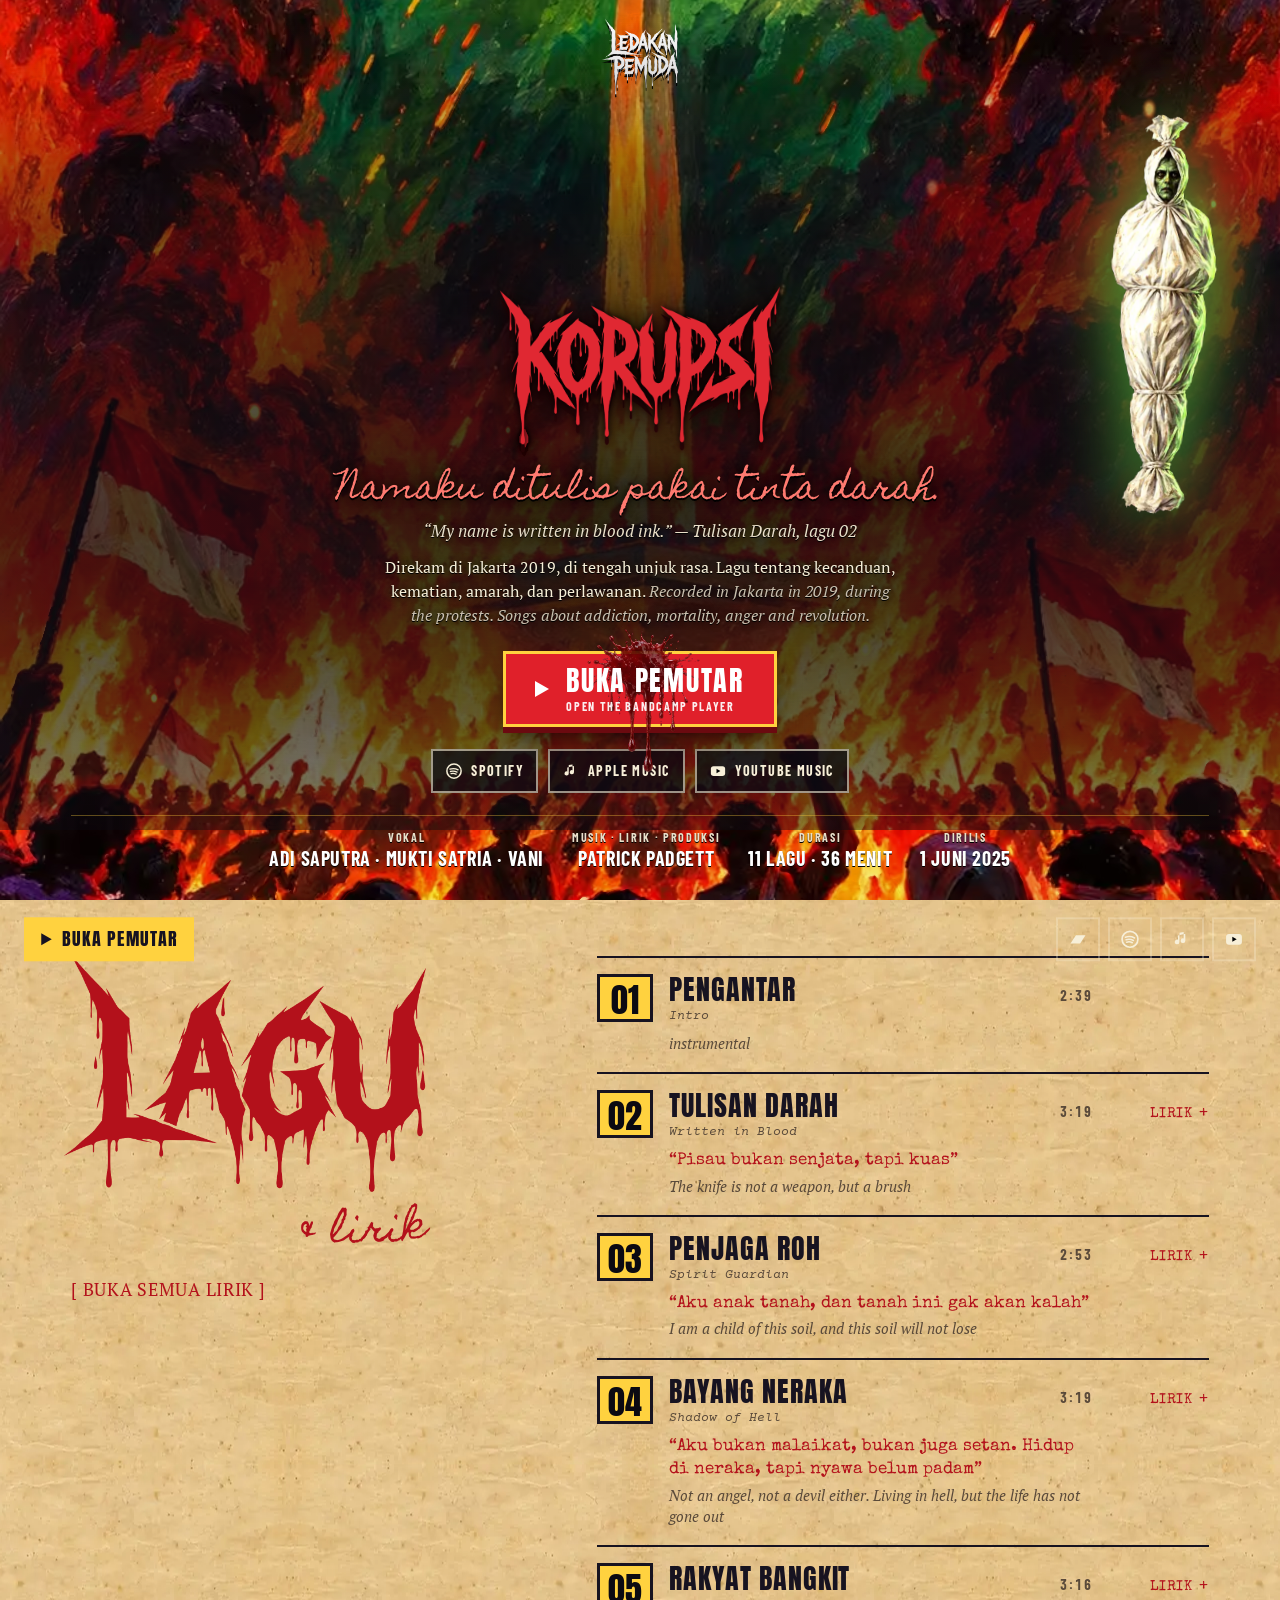
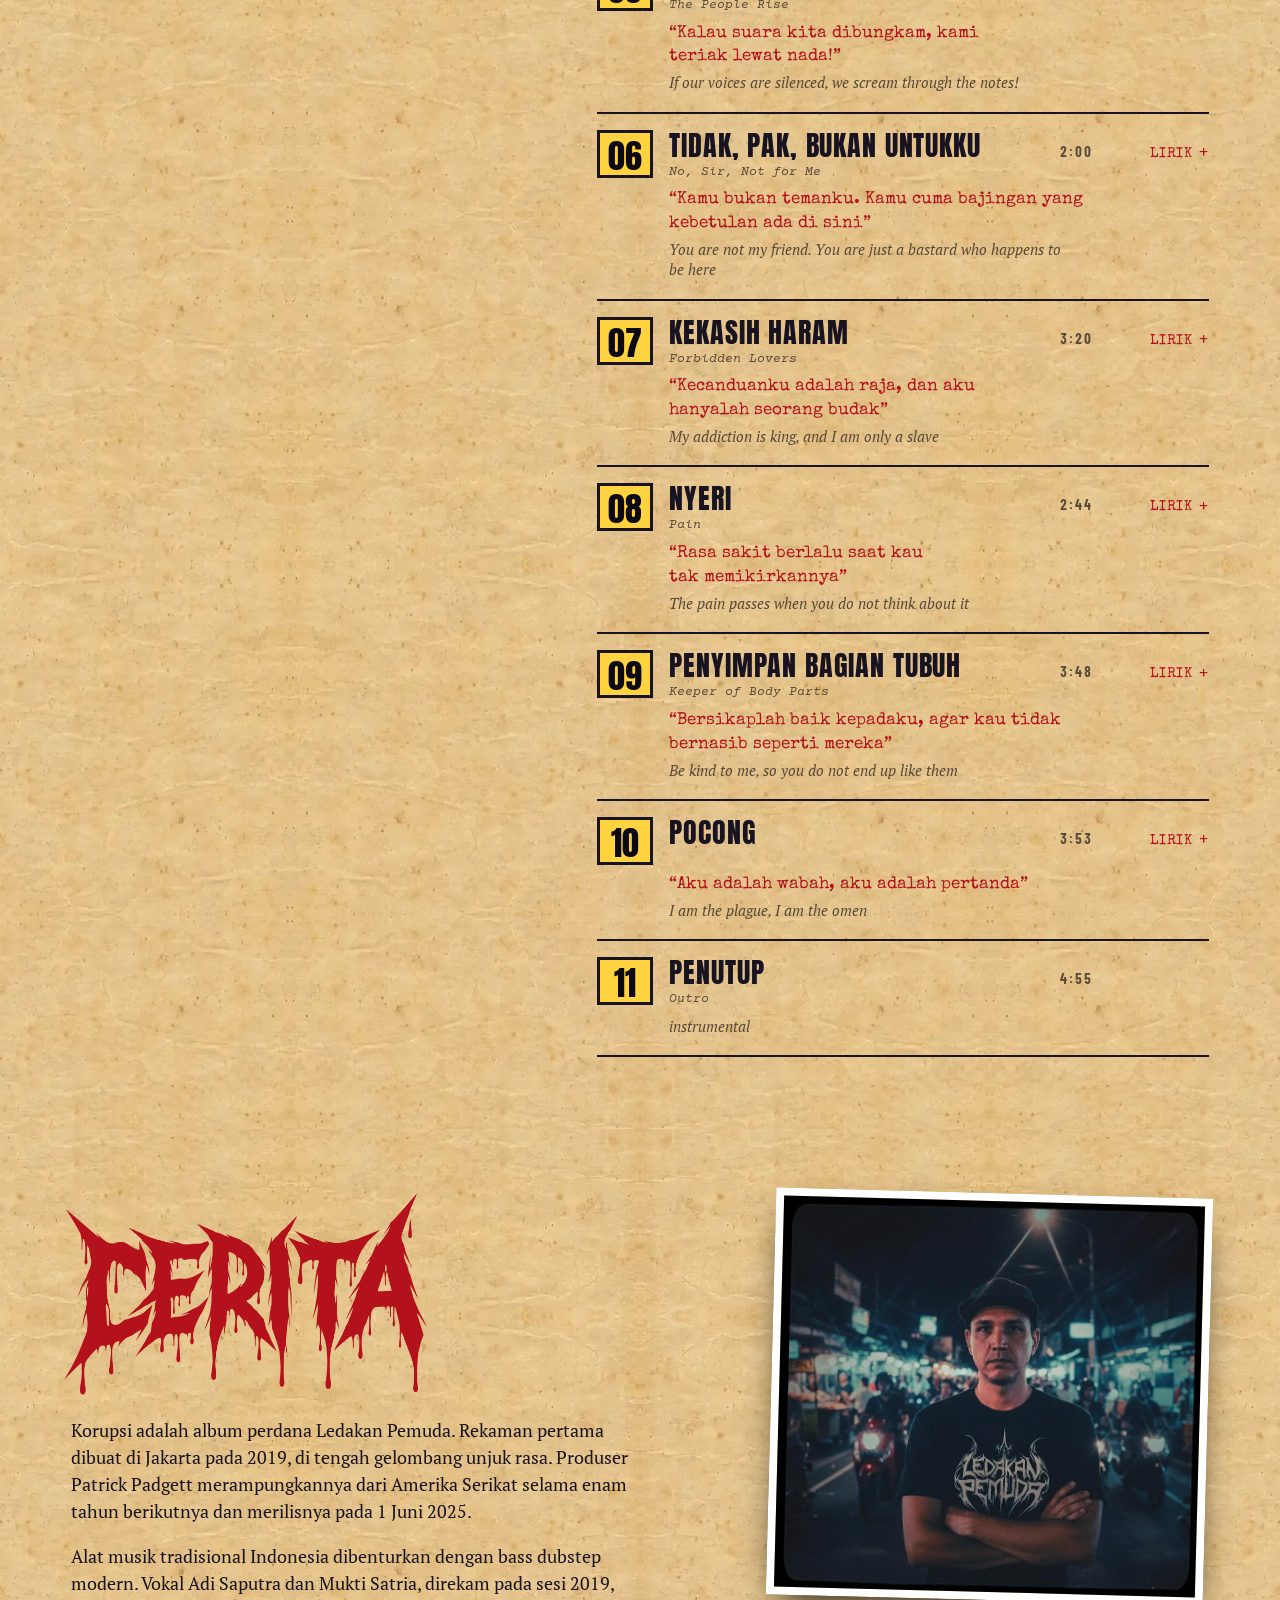
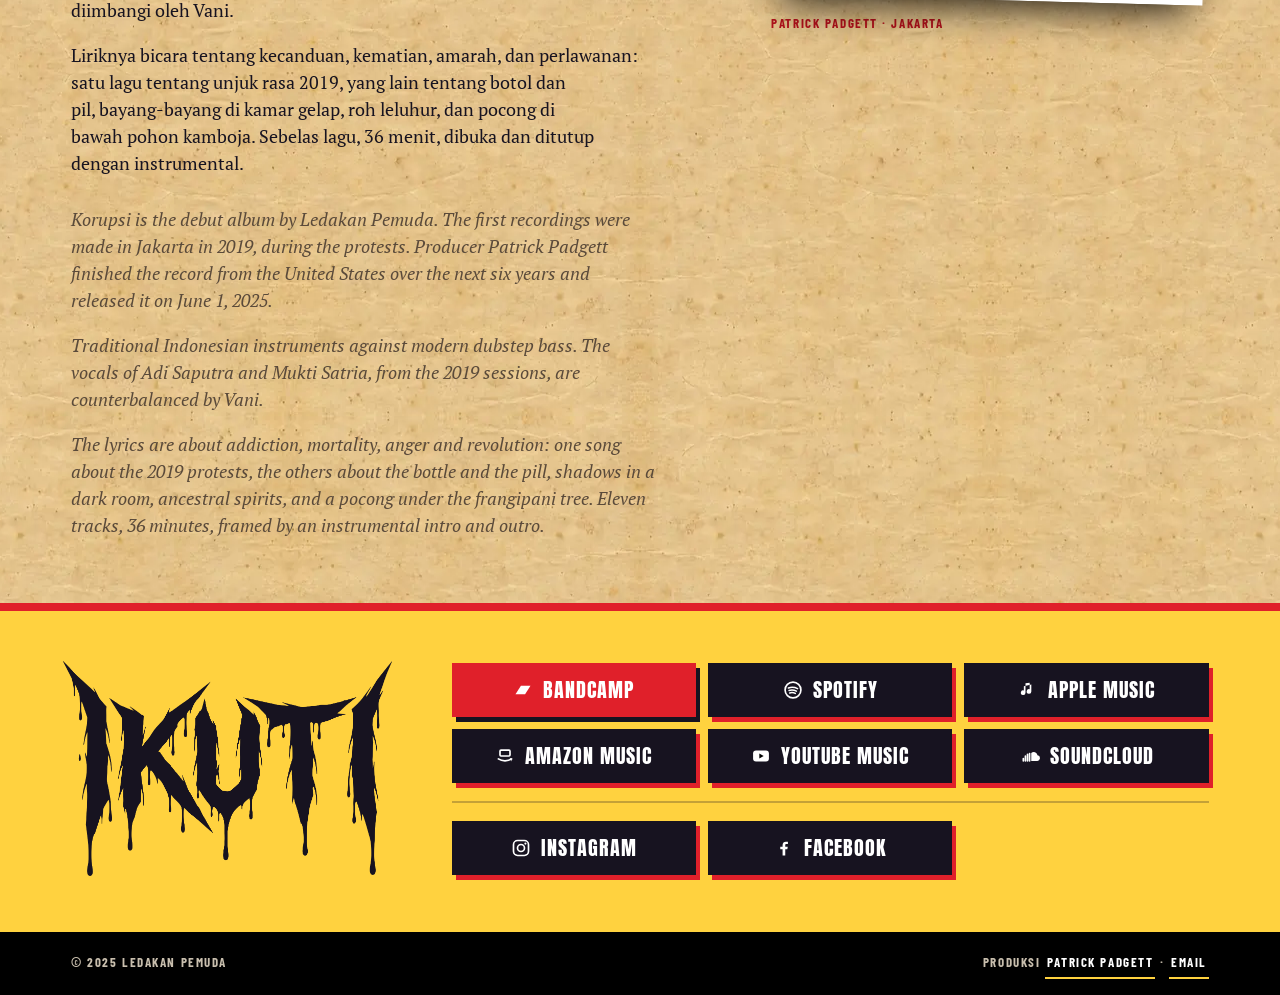
==== commit d01a013f: "Overdrive: wet KORUPSI plate (canvas runs from measured drip tips), fire shimmer + embers + pocong r" ====
--- a/index.html
+++ b/index.html
@@ -32,7 +32,7 @@
 <link rel="preload" href="/assets/fonts/pt-serif-normal-400.woff2" as="font" type="font/woff2" crossorigin>
 <link rel="preload" href="/assets/fonts/pt-serif-italic-400.woff2" as="font" type="font/woff2" crossorigin>
 <link rel="preload" href="/assets/fonts/homemade-apple-normal-400.woff2" as="font" type="font/woff2" crossorigin>
-<link rel="preload" href="/assets/img/word-korupsi.webp" as="image" type="image/webp" fetchpriority="high">
+<link rel="preload" href="/assets/img/word-korupsi.webp" as="image" type="image/webp" fetchpriority="high" crossorigin>
 <style>
 /* subset web fonts + metric-matched local fallbacks (size-adjust), so the swap does not move the layout */
 @font-face{font-family:'Anton';font-style:normal;font-weight:400;font-display:swap;src:url('/assets/fonts/anton-normal-400.woff2') format('woff2')}
@@ -215,11 +215,19 @@
 .sheet{position:relative;min-height:100vh;min-height:100svh;overflow:hidden;background:#000;display:grid;grid-template-rows:auto 1fr auto}   /* vh first: engines without svh (Safari <15.4, Chrome <108) keep a full-height sheet */
 .sheet picture,.sheet .art{position:absolute;inset:0;width:100%;height:100%}
 .sheet .art{object-fit:cover;object-position:50% 30%}
-.sheet::before{content:"";position:absolute;inset:0;background:linear-gradient(180deg,rgba(11,10,18,.82) 0,rgba(11,10,18,.12) 20%,rgba(11,10,18,.05) 32%,rgba(11,10,18,.62) 46%,rgba(11,10,18,.9) 60%,rgba(11,10,18,.98) 80%);pointer-events:none}
+.sheet::before{content:"";position:absolute;inset:0;background:linear-gradient(180deg,rgba(11,10,18,.82) 0,rgba(11,10,18,.7) 5%,rgba(11,10,18,.52) 10%,rgba(11,10,18,.34) 15%,rgba(11,10,18,.2) 20%,rgba(11,10,18,.11) 25%,rgba(11,10,18,.06) 30%,rgba(11,10,18,.05) 34%,rgba(11,10,18,.2) 40%,rgba(11,10,18,.62) 46%,rgba(11,10,18,.9) 60%,rgba(11,10,18,.98) 80%);pointer-events:none}
 .sheet::after{content:"";position:absolute;inset:0;background:url(/assets/img/horor-paper-seamless.webp) center/700px repeat;mix-blend-mode:multiply;opacity:.3;pointer-events:none}
 /* the plate is painted grey-beige (mean 147/255); on top of the vignette it still read as veiled, so the shroud is
    lit to white before the glow and shadow are drawn — the shadow onto the darkened painting is what says 'in front' */
-.pocong{position:absolute;right:clamp(16px,4vw,52px);top:14%;width:min(9vw,124px);height:auto;filter:drop-shadow(0 0 30px rgba(124,255,90,.6)) drop-shadow(0 14px 22px rgba(0,0,0,.85));animation:drift 9s ease-in-out infinite alternate;will-change:transform;z-index:4;pointer-events:none}
+.pocong{position:absolute;right:clamp(16px,4vw,52px);top:14%;width:min(9vw,124px);height:auto;--br:.5;filter:drop-shadow(0 0 calc(22px + 16px*var(--br)) rgba(124,255,90,calc(.42 + .36*var(--br)))) drop-shadow(0 14px 22px rgba(0,0,0,.85));animation:drift 9s ease-in-out infinite alternate;will-change:transform,filter;z-index:4;pointer-events:none}
+.pocong.sw{animation:none}
+/* overdrive layers. .api: the burning painting, a WebGL sibling of the <picture>, shown once its first frame is drawn (the <img> stays as the fallback under it).
+   .darah: the wet title, a 2D canvas laid over the KORUPSI plate inside .mid, under the lettering's stacking context so the tagline keeps its halo on top. */
+.api{position:absolute;inset:0;width:100%;height:100%;opacity:0;transition:opacity .6s;pointer-events:none}
+.api.on{opacity:1}
+.mid>canvas.darah{position:absolute;z-index:0;pointer-events:none}
+.mid .title,.mid .tag,.mid .lead{position:relative;z-index:1}
+@media (prefers-reduced-motion:reduce){.api,.darah{display:none}.pocong.sw{animation:none;transform:none}}
 @keyframes drift{from{transform:translate(0,0) rotate(-2deg)}to{transform:translate(-14px,-26px) rotate(2deg)}}
 @keyframes drift-s{from{transform:translate(0,0) rotate(-1.5deg)}to{transform:translate(-6px,-10px) rotate(1.5deg)}}   /* under 980px the ghost shares its band with the tagline: a shorter drift */
 .row{position:relative;z-index:3;width:100%;max-width:1240px;margin:0 auto;padding-left:clamp(16px,4vw,52px);padding-right:clamp(16px,4vw,52px)}
@@ -229,11 +237,11 @@
 .top .h1 img{height:clamp(56px,6vw,84px);width:auto;filter:drop-shadow(0 3px 0 #000);font:700 18px/1.2 'Barlow Condensed','Barlow Condensed FB',sans-serif;letter-spacing:.1em;color:#fff}
 
 .mid{align-self:end;text-align:center;padding-top:14vh;padding-bottom:10px;position:relative}
-.mid::before{content:"";position:absolute;left:-100vw;right:-100vw;top:10%;bottom:-40%;background:radial-gradient(ellipse 60% 80% at 50% 60%,rgba(11,10,18,.85),rgba(11,10,18,.55) 55%,transparent 100%);pointer-events:none;z-index:-1}
+.mid::before{content:"";position:absolute;left:-100vw;right:-100vw;top:-30%;bottom:-40%;background:radial-gradient(ellipse 60% 62% at 50% 62%,rgba(11,10,18,.85),rgba(11,10,18,.55) 55%,rgba(11,10,18,.18) 82%,transparent 100%);pointer-events:none;z-index:-1}   /* the ellipse fades out before the box edge: no cut across the painting */
 .mid>*{position:relative}
 .mid .title{margin:0 auto;color:var(--blood-l);font-size:clamp(84px,13vw,200px);line-height:1;width:min(100%,900px);filter:drop-shadow(0 0 3px rgba(0,0,0,.95)) drop-shadow(0 0 16px rgba(0,0,0,.85)) drop-shadow(0 8px 0 #2a0507)}
 .mid .title .pd-word{display:block;height:1em;width:100%}
-.mid .tag{margin:10px auto 0;max-width:21em;text-wrap:balance;font:400 clamp(24px,2.6vw,36px)/1.15 'Homemade Apple','Homemade Apple FB',cursive;color:#ff7a70;text-shadow:0 2px 0 #000,0 0 8px #000,0 0 24px #000}
+.mid .tag{margin:clamp(10px,1.8vw,26px) auto 0;max-width:21em;text-wrap:balance;font:400 clamp(24px,2.6vw,36px)/1.15 'Homemade Apple','Homemade Apple FB',cursive;color:#ff7a70;text-shadow:0 2px 0 #000,0 0 8px #000,0 0 24px #000}
 .mid .tag small{display:block;margin-top:10px;font:italic 400 clamp(16px,1.3vw,18px)/1.4 'PT Serif','PT Serif FB','PT Serif FB2',serif;color:#e9dfc9;text-shadow:0 1px 0 #000,0 0 8px #000}
 .mid .lead{margin:12px auto 0;max-width:33em;text-wrap:balance;font-size:clamp(16px,1.2vw,18px);color:var(--cream);text-shadow:0 1px 0 #000,0 0 8px #000}
 .mid .lead span{color:var(--mute);font-style:italic}
@@ -571,5 +579,262 @@
     im.src=m[1];
   });
 })();</script>
+<script>/* Tinta darah: the KORUPSI plate is still wet. Beads grow on the plate's own drip tips (measured from the plate at
+   build time), let go, run down behind the tagline and dry darker where they stop. Eleven runs, then the ink is spent.
+   Nothing without JS, under reduced motion, or when the plate fell back to type. */
+(function(){
+  if(matchMedia('(prefers-reduced-motion:reduce)').matches) return;
+  var word=document.querySelector('.mid .title .pd-word'), mid=document.querySelector('.row.mid'), sheet=document.querySelector('.sheet'), tag=document.querySelector('.mid .tag'), small=tag&&tag.querySelector('small');
+  if(!word||!mid||!sheet) return;
+  var PW=1425, PH=822, TIPS=[[138,797,19],[298,647,10],[407,702,17],[549,759,17],[667,634,10],[792,699,17],[918,786,19],[951,641,24],[1198,628,12],[1308,787,19]];   /* plate px: [x, y, ink width just above the tip] */
+  var cv=document.createElement('canvas'), ctx=cv.getContext('2d'); if(!ctx) return;
+  cv.className='darah'; cv.setAttribute('aria-hidden','true');
+  var runs=[], budget=6, hero=0, g=null, dpr=1, raf=0, timer=0, dryTimer=0, inView=true, lastTip=-1, used=[], t0=0;
+  function rnd(a,b){ return a+Math.random()*(b-a); }
+  function measure(){
+    var wb=word.getBoundingClientRect(), mb=mid.getBoundingClientRect();
+    if(wb.width<10||wb.height<10) return false;
+    var s=Math.min(wb.width/PW, wb.height/PH), ox=wb.left+(wb.width-PW*s)/2, oy=wb.top+(wb.height-PH*s)/2;
+    var tb=null; if(tag&&tag.firstChild&&tag.firstChild.nodeType===3){ var rg=document.createRange(); rg.selectNodeContents(tag.firstChild); tb=rg.getBoundingClientRect(); } else if(tag) tb=tag.getBoundingClientRect();
+    var sb=small?small.getBoundingClientRect():null, foot=sb?sb.top+sb.height*.35:(tb?tb.bottom+8:mb.bottom-6), left=ox-30, top=oy, w=PW*s+60, h=Math.min(mb.bottom-6,foot)-oy;
+    if(h<20) return false;
+    dpr=Math.min(window.devicePixelRatio||1, 2);
+    /* the script's ink sits in the middle ~70% of its line box: ascenders start ~14% down, the baseline is ~84% down */
+    g={s:s, u:Math.max(.7,Math.min(1.2,s/.2275)), w:w, h:h, maxY:h/s, tagTop:tb?(tb.top+tb.height*.14-oy):h*.8, tagBot:tb?(tb.top+tb.height*.86-oy):h};
+    cv.style.left=(left-mb.left)+'px'; cv.style.top=(top-mb.top)+'px'; cv.style.width=w+'px'; cv.style.height=h+'px';
+    cv.width=Math.round(w*dpr); cv.height=Math.round(h*dpr);
+    return true;
+  }
+  function cx(x){ return (30+x*g.s)*dpr; }
+  function cy(y){ return y*g.s*dpr; }
+  function col(dry){ var a=[224,40,50], b=[92,5,9]; return 'rgb('+Math.round(a[0]+(b[0]-a[0])*dry)+','+Math.round(a[1]+(b[1]-a[1])*dry)+','+Math.round(a[2]+(b[2]-a[2])*dry)+')'; }
+  function path(p,side){ /* one edge of the run, side -1 left / +1 right, as a smooth polyline */
+    for(var i=0;i<p.length;i++){ var x=cx(p[i].x)+side*p[i].w*dpr/2, y=cy(p[i].y); if(i) ctx.lineTo(x,y); else ctx.moveTo(x,y); }
+  }
+  function outline(r){ /* the run as one closed shape: left edge down, round head, right edge up */
+    var p=r.pts, n=p.length, i, hx=cx(r.hx), hy=cy(r.hy), hr=r.hr*dpr;
+    ctx.beginPath();
+    if(n){ ctx.moveTo(cx(p[0].x)-p[0].w*dpr/2, cy(p[0].y)); for(i=1;i<n;i++) ctx.lineTo(cx(p[i].x)-p[i].w*dpr/2, cy(p[i].y)); }
+    else ctx.moveTo(hx-hr*.5, hy-hr*1.4);
+    /* the bead: a drop hanging off the last point, wider than the run, heavier at the bottom */
+    var tl=r.tall||2, sk=Math.sin(r.seed)*.22;   /* the drop leans the way the run last wandered */
+    ctx.bezierCurveTo(hx-hr*.35, hy+hr*.7, hx-hr*(1.3-sk), hy+hr*(tl-.75), hx+hr*sk, hy+hr*tl);
+    ctx.bezierCurveTo(hx+hr*(1.3+sk), hy+hr*(tl-.75), hx+hr*.35, hy+hr*.7, hx+(n?p[n-1].w*dpr/2:hr*.5), hy);
+    if(n){ for(i=n-1;i>=0;i--) ctx.lineTo(cx(p[i].x)+p[i].w*dpr/2, cy(p[i].y)); }
+    ctx.closePath();
+  }
+  function draw(now){
+    ctx.setTransform(1,0,0,1,0,0); ctx.clearRect(0,0,cv.width,cv.height);
+    for(var k=0;k<runs.length;k++){
+      var r=runs[k]; if(r.state==='wait') continue;
+      var dry=r.stop?Math.max(0,Math.min(1,(now-r.stop-8000)/50000)):0;
+      /* 1. the second print pass: the same shape 8px down, like the plate's own drop shadow */
+      ctx.save(); ctx.translate(0, 8*dpr); outline(r); ctx.fillStyle='#2a0507'; ctx.fill(); ctx.restore();
+      /* 2+3. the ink: the plate's flat red, drying darker over a minute, in the same soft black halo the lettering wears */
+      ctx.save(); outline(r); ctx.fillStyle=col(dry);
+      ctx.shadowColor='rgba(0,0,0,.85)'; ctx.shadowBlur=16*dpr; ctx.fill(); ctx.fill(); ctx.fill();
+      ctx.shadowColor='rgba(0,0,0,.95)'; ctx.shadowBlur=4*dpr; ctx.fill(); ctx.fill(); ctx.restore();
+      /* no gloss: the plate is matte print, so is what runs out of it; wet reads as motion and then as the darker dried stain */
+    }
+  }
+  function step(now){
+    raf=0; var dt=Math.min(.05, (now-(t0||now))/1000); t0=now; var busy=false;
+    for(var k=0;k<runs.length;k++){
+      var r=runs[k];
+      if(r.state==='bead'){ busy=true; var f=Math.min(1,(now-r.t)/r.beadT); r.hr=r.w0*.3+(r.wT*r.bulb-r.w0*.3)*f*f; if(f>=1){ r.state='run'; } }
+      else if(r.state==='run'){
+        busy=true;
+        var remain=r.L-r.dist, vT=r.vmax*Math.max(.06, Math.min(1, remain/(40*g.u)));
+        r.v+= (r.v<vT? r.a*dt : -(r.v-vT)*4*dt);
+        var dy=r.v*dt; r.dist+=dy; r.hy+=dy/g.s;
+        /* the path wanders a little and the width breathes: a run hesitates and thickens where it slows */
+        r.hx=r.x0+(r.lean*r.dist+r.amp*Math.sin(r.dist*.03+r.seed)+r.amp*.5*Math.sin(r.dist*.11+r.seed*1.7)+r.amp*.25*Math.sin(r.dist*.31+r.seed*2.9))/g.s;
+        var q=Math.min(1,r.dist/(26*g.u)); q=q*q*(3-2*q);
+        var w=(r.w0*(1-q)+r.wT*q)*(1+.1*Math.sin(r.dist*.07+r.seed*2.3)+.09*Math.sin(r.dist*.9+r.seed*5.1)+.06*Math.sin(r.dist*2.3+r.seed*3.3));   /* the brush's ragged edge */
+        r.hr=r.wT*(r.bulb+.3*Math.min(1,r.dist/(60*g.u)));
+        if(r.hy>=g.maxY-r.hr*(r.tall+.1)/g.s){ r.hy=g.maxY-r.hr*(r.tall+.1)/g.s; remain=0; }
+        var lp=r.pts[r.pts.length-1]; if(!lp||(r.hy-lp.y)*g.s>=1.2) r.pts.push({x:r.hx,y:r.hy,w:w});
+        if(remain<=0){ r.state='stop'; r.stop=now; r.hr*=1.1; }
+      }
+    }
+    draw(now);
+    if(busy) raf=requestAnimationFrame(step); else dryLoop();
+  }
+  function dryLoop(){ /* colour keeps changing for a minute after the last run; 2.5 fps is plenty for that */
+    clearTimeout(dryTimer);
+    var wet=runs.some(function(r){ return r.state==='stop'&&performance.now()-r.stop<58500; });
+    if(wet) dryTimer=setTimeout(function(){ draw(performance.now()); dryLoop(); }, 400);
+  }
+  function near(i){ for(var k=0;k<runs.length;k++) if(Math.abs(TIPS[runs[k].tip][0]-TIPS[i][0])*g.s<22) return true; return false; }
+  function release(){
+    timer=0; if(!inView||document.hidden||!g){ if(budget>0) timer=setTimeout(release, 1500); return; }
+    var i, cand=[], wsum=0;
+    for(i=0;i<TIPS.length;i++){ if(used[i]||near(i)) continue; var wgt=Math.pow(TIPS[i][1]/PH,2); cand.push([i,wgt]); wsum+=wgt; }
+    if(!cand.length) return;
+    var pick=cand[0][0];
+    if(!runs.length){ for(i=0;i<TIPS.length;i++) if(TIPS[i][1]>TIPS[pick][1]) pick=i; }   /* the first drop lengthens the longest drip */
+    else { var z=Math.random()*wsum; for(i=0;i<cand.length;i++){ z-=cand[i][1]; if(z<=0){ pick=cand[i][0]; break; } } }
+    lastTip=pick; used[pick]=(used[pick]|0)+1; budget--;
+    /* the run is what flows out of the drip: it starts 30 plate-px up inside the drip at the drip's own width there, and its drop
+       never lands in the tagline's words. A drip too thin to feed a visible run, or with no room above the words, is left alone. */
+    var tip=TIPS[pick], u=g.u, tipY=tip[1]*g.s, isHero=hero<2&&(runs.length===0||Math.random()<.5),
+        w0=(isHero?rnd(7.5,9.5):rnd(4.5,6.5))*u, wT=w0*rnd(.8,1.05), bulb=rnd(1,1.9), tall=rnd(1.3,2.6), drop=wT*bulb*tall+wT*bulb,
+        room=g.tagTop-tipY-drop-3*u, below=g.h-tipY-drop-2*u, heroL=g.tagBot-drop-tipY-rnd(2,6)*u, L;   /* the hero's drop rests just above the script's baseline */
+    if(isHero&&heroL<=below&&heroL>=(g.tagTop-tipY)+6*u){ hero++; L=heroL; }
+    else if(room>=10*u) L=rnd(Math.max(8*u,room*.4),room);
+    else { used[pick]=1; if(budget>0) timer=setTimeout(release, 600); return; }   /* no room above the words for this one */
+    var r={state:'bead', tip:pick, t:performance.now(), beadT:rnd(1600,3000), x0:tip[0], hx:tip[0], hy:tip[1]-4, pts:[], hr:0,
+      w0:w0, wT:wT, v:0, a:55*u, vmax:rnd(38,52)*u, L:L, dist:0, amp:rnd(2.2,3.6)*u, lean:rnd(-.06,.06), seed:Math.random()*6.28, stop:0, bulb:bulb, tall:tall};
+    /* the top of the run is hidden inside the painted drip (the plate is drawn over the canvas): it tapers in from the drip's neck */
+    r.pts.push({x:tip[0], y:tip[1]-70, w:Math.min(w0*.4,tip[2]*g.s*.6)}, {x:tip[0], y:tip[1]-34, w:w0}, {x:tip[0], y:tip[1]-4, w:w0});
+    runs.push(r);
+    t0=0; if(!raf) raf=requestAnimationFrame(step);
+    if(budget>0) timer=setTimeout(release, rnd(5000,10000));
+  }
+  function begin(){
+    if(!measure()){ cv.remove(); return; }
+    if(location.hash==='#lp-debug') window.__lpDarah=function(){ return {g:g, runs:runs}; };   /* inspection hook, opt-in by URL hash */
+    mid.insertBefore(cv, mid.firstChild);
+    if('IntersectionObserver' in window) new IntersectionObserver(function(es){ inView=es[0].isIntersecting; }, {threshold:.15}).observe(sheet);
+    var rs=0; addEventListener('resize', function(){ clearTimeout(rs); rs=setTimeout(function(){ if(measure()) draw(performance.now()); }, 120); });
+    timer=setTimeout(release, 2500);
+  }
+  var st=word.getAttribute('data-plate');
+  if(st==='ready') begin();
+  else if(st!=='missing') new MutationObserver(function(m,o){ var v=word.getAttribute('data-plate'); if(v==='ready'){ o.disconnect(); begin(); } else if(v==='missing') o.disconnect(); }).observe(word,{attributes:true,attributeFilter:['data-plate']});
+})();</script>
+<script>/* Api: the painting burns. A WebGL pass over the cover: heat shimmer and a slow flicker where the paint is fire
+   (found by colour in the shader), embers rising out of it, and the pocong's green rim breathing. The <img> stays
+   underneath as the picture for everyone else: no WebGL, reduced motion, a lost context. */
+(function(){
+  if(matchMedia('(prefers-reduced-motion:reduce)').matches) return;
+  var sheet=document.querySelector('.sheet'), img=sheet&&sheet.querySelector('.art'), pocong=document.querySelector('.pocong');
+  if(!sheet||!img||!window.WebGLRenderingContext) return;
+  var cv, gl, P, Q, tex, quad, pbuf, W, H, dpr, raf=0, last=0, t=0, on=false, shown=false, inView=true, cells=[], emb=[], N=0, geo, src='', pdata, br=-1;
+  var VS='attribute vec2 p;varying vec2 v;void main(){v=p*.5+.5;gl_Position=vec4(p,0.,1.);}';
+  var FS='#ifdef GL_FRAGMENT_PRECISION_HIGH\nprecision highp float;\n#else\nprecision mediump float;\n#endif\n'+
+    'varying vec2 v;uniform sampler2D T;uniform vec4 M;uniform float t,fl;'+
+    'float hs(vec2 p){p=fract(p*vec2(123.34,456.21));p+=dot(p,p+45.32);return fract(p.x*p.y);}'+
+    'float nz(vec2 p){vec2 i=floor(p),f=fract(p);f=f*f*(3.-2.*f);return mix(mix(hs(i),hs(i+vec2(1,0)),f.x),mix(hs(i+vec2(0,1)),hs(i+vec2(1,1)),f.x),f.y);}'+
+    'float fire(vec3 c){return smoothstep(.1,.32,c.r-max(c.g,c.b))*smoothstep(.28,.55,c.r);}'+
+    'void main(){vec2 u=v*M.xy+M.zw;'+
+    /* heat is above fire: look a little below (down is -y in texture space here) */
+    'float h=fire(texture2D(T,u).rgb);h=max(h,fire(texture2D(T,u+vec2(0.,-.03)).rgb));h=max(h,.7*fire(texture2D(T,u+vec2(0.,-.07)).rgb));'+
+    'vec2 n=vec2(nz(u*vec2(9.,14.)+vec2(t*.35,t*.9)),nz(u*vec2(11.,9.)+vec2(-t*.25,t*.7)))-.5;'+
+    'vec3 c=texture2D(T,u+n*vec2(.0036,.0016)*h).rgb;'+
+    'float f=fire(c);c*=1.+f*fl;'+
+    'gl_FragColor=vec4(c,1.);}';
+  var PVS='attribute vec4 a;varying float al;varying float ht;void main(){al=a.w;ht=a.z;gl_Position=vec4(a.xy,0.,1.);gl_PointSize=a.z;}';
+  var PFS='precision mediump float;varying float al;varying float ht;void main(){float d=length((gl_PointCoord-.5)*vec2(1.25,.9));float glow=pow(smoothstep(.5,.0,d),1.2),core=smoothstep(.42,.12,d);float a=(glow*.6+core)*al*(ht>40.?.5:1.);vec3 c=mix(vec3(1.,.42,.05),vec3(1.,.88,.5),core*.8);gl_FragColor=vec4(c*a,a);}';
+  function sh(type,s){ var o=gl.createShader(type); gl.shaderSource(o,s); gl.compileShader(o); if(!gl.getShaderParameter(o,gl.COMPILE_STATUS)) throw gl.getShaderInfoLog(o); return o; }
+  function prog(vs,fs){ var p=gl.createProgram(); gl.attachShader(p,sh(gl.VERTEX_SHADER,vs)); gl.attachShader(p,sh(gl.FRAGMENT_SHADER,fs)); gl.linkProgram(p); if(!gl.getProgramParameter(p,gl.LINK_STATUS)) throw gl.getProgramInfoLog(p); return p; }
+  function fit(){ /* object-fit:cover; object-position:50% 30% */
+    W=sheet.clientWidth; H=sheet.clientHeight; if(!W||!H) return false;
+    dpr=Math.max(.5, Math.min(window.devicePixelRatio||1, 2, Math.sqrt(2.2e6/(W*H)))*budgetK);
+    cv.width=Math.round(W*dpr); cv.height=Math.round(H*dpr);
+    var iw=img.naturalWidth, ih=img.naturalHeight, s=Math.max(W/iw,H/ih), dw=iw*s, dh=ih*s, ox=(W-dw)/2, oy=(H-dh)*.3;
+    geo={s:s,ox:ox,oy:oy,dw:dw,dh:dh};
+    /* canvas uv (y up) -> texture uv (y up, image flipped on upload): u=(x-ox)/dw ; v=1-(y_top-oy)/dh */
+    var ax=W/dw, bx=-ox/dw, ay=H/dh, by=1-(H-oy)/dh;
+    gl.viewport(0,0,cv.width,cv.height); gl.useProgram(P); gl.uniform4f(gl.getUniformLocation(P,'M'),ax,ay,bx,by);
+    N=W>700?90:26; pdata=new Float32Array(N*4); emb.length=0;
+    return true;
+  }
+  function upload(){
+    if(img.currentSrc===src) return; src=img.currentSrc;
+    gl.bindTexture(gl.TEXTURE_2D,tex); gl.pixelStorei(gl.UNPACK_FLIP_Y_WEBGL,1);
+    gl.texImage2D(gl.TEXTURE_2D,0,gl.RGB,gl.RGB,gl.UNSIGNED_BYTE,img);
+    gl.texParameteri(gl.TEXTURE_2D,gl.TEXTURE_WRAP_S,gl.CLAMP_TO_EDGE); gl.texParameteri(gl.TEXTURE_2D,gl.TEXTURE_WRAP_T,gl.CLAMP_TO_EDGE);
+    gl.texParameteri(gl.TEXTURE_2D,gl.TEXTURE_MIN_FILTER,gl.LINEAR); gl.texParameteri(gl.TEXTURE_2D,gl.TEXTURE_MAG_FILTER,gl.LINEAR);
+    /* where the paint is fire, from a thumbnail: the embers are born there */
+    var c2=document.createElement('canvas'), gw=48, gh=72; c2.width=gw; c2.height=gh; var x2=c2.getContext('2d'); x2.drawImage(img,0,0,gw,gh);
+    var d=x2.getImageData(0,0,gw,gh).data; cells.length=0;
+    var mx=1; for(var i=0;i<gw*gh;i++){ var r=d[i*4],g=d[i*4+1],b=d[i*4+2], f=r-Math.max(g,b); if(f>36&&r>110&&i/gw<gh*.9){ cells.push([((i%gw)+.5)/gw, (Math.floor(i/gw)+.5)/gh, f*r]); if(f*r>mx) mx=f*r; } }
+    for(i=0;i<cells.length;i++) cells[i][2]=.25+.75*cells[i][2]/mx;   /* a heat weight: the hottest paint breeds most */
+  }
+  function spawn(e){
+    var c, k=0; do{ c=cells[Math.random()*cells.length|0]||[.5,.5,1]; e.y=geo.oy+c[1]*geo.dh; }while((e.y<H*.12||e.y>H*.95||Math.random()>c[2])&&++k<8);
+    e.x=geo.ox+c[0]*geo.dw+(Math.random()-.5)*12; e.vy=-(48+Math.random()*60)*(W>700?1:.7); e.ph=Math.random()*6.28; e.f=.6+Math.random()*1.2;
+    e.life=0; e.T=Math.min(5+Math.random()*6, .36*H/-e.vy); var tier=Math.random(); e.sz=(tier<.6?10+Math.random()*8:20+Math.random()*10)*dpr*(W>700?1:.85);   /* two tiers only: the big soft orb read as a sprite laid over the paint */ e.wx=(Math.random()-.5)*8;
+  }
+  var slow=0, frames=0, budgetK=1, last0=0;
+  function frame(now){
+    raf=0; if(!on) return;
+    if(now-last<31){ raf=requestAnimationFrame(frame); return; }
+    var dt=Math.min(.1,(now-last)/1000)||.033; last=now; t=(t+dt)%1000;
+    /* governor: this pass must not cost the page its scroll. After warm-up, a frame is slow when the rAF cadence passes 50 ms.
+       Too many slow frames in a 60-frame window -> once, halve the buffer; still too many -> retire the fire, the painting stays still. */
+    if(++frames>20){ if(now-last0>50) slow++; if(frames%60===0){ if(slow>18){ if(budgetK>.5){ budgetK=.5; fit(); } else { retire(); return; } } slow=0; } } last0=now;
+    var fl=.03*Math.sin(t*2.3)+.018*Math.sin(t*5.1+1.7)+.012*Math.sin(t*9.7+.4);
+    gl.disable(gl.BLEND); gl.useProgram(P); gl.bindBuffer(gl.ARRAY_BUFFER,quad);
+    var pa=gl.getAttribLocation(P,'p'); gl.enableVertexAttribArray(pa); gl.vertexAttribPointer(pa,2,gl.FLOAT,false,0,0);
+    gl.uniform1f(gl.getUniformLocation(P,'t'),t); gl.uniform1f(gl.getUniformLocation(P,'fl'),fl); gl.uniform1i(gl.getUniformLocation(P,'T'),0);
+    gl.drawArrays(gl.TRIANGLE_STRIP,0,4);
+    /* embers: a handful born each frame while there is room, rising with a slow sway, gone before the top */
+    if(emb.length<N&&Math.random()<.7){ var e={}; spawn(e); emb.push(e); }
+    var k=0;
+    for(var i=emb.length-1;i>=0;i--){
+      var m=emb[i]; m.life+=dt; m.y+=m.vy*dt; m.x+=(Math.sin(t*m.f+m.ph)*11+m.wx)*dt; m.vy-=3*dt;
+      if(m.life>m.T||m.y<-10||m.x<-10||m.x>W+10){ emb.splice(i,1); continue; }
+      var a=Math.min(1,m.life/.5)*Math.min(1,(m.T-m.life)/(m.T*.45))*(.6+.4*Math.sin(t*(6+m.f*4)+m.ph));
+      pdata[k*4]=m.x/W*2-1; pdata[k*4+1]=1-m.y/H*2; pdata[k*4+2]=m.sz*(1-.55*m.life/m.T); pdata[k*4+3]=a; k++;
+    }
+    if(k){
+      gl.enable(gl.BLEND); gl.blendFunc(gl.ONE,gl.ONE); gl.useProgram(Q);
+      gl.bindBuffer(gl.ARRAY_BUFFER,pbuf); gl.bufferData(gl.ARRAY_BUFFER,pdata.subarray(0,k*4),gl.DYNAMIC_DRAW);
+      var aa=gl.getAttribLocation(Q,'a'); gl.enableVertexAttribArray(aa); gl.vertexAttribPointer(aa,4,gl.FLOAT,false,0,0);
+      gl.drawArrays(gl.POINTS,0,k);
+    }
+    if(pocong){ var b=.5+.5*Math.sin(t*.9)*.7+.15*Math.sin(t*2.7+1); b=Math.round(b*25)/25; if(b!==br){ br=b; pocong.style.setProperty('--br',b); } }
+    if(!shown){ shown=true; cv.classList.add('on'); }
+    raf=requestAnimationFrame(frame);
+  }
+  function run(){ var want=inView&&!document.hidden; if(want&&!on){ on=true; last=performance.now(); last0=last; raf=requestAnimationFrame(frame); } else if(!want&&on){ on=false; if(raf) cancelAnimationFrame(raf); raf=0; } }
+  function retire(){ on=false; if(raf) cancelAnimationFrame(raf); raf=0; cv.classList.remove('on'); setTimeout(function(){ cv.remove(); }, 900); if(pocong) pocong.style.removeProperty('--br'); try{ sessionStorage.setItem('lp-api','0'); }catch(e){} }
+  function init(){
+    try{ if(sessionStorage.getItem('lp-api')==='0') return; }catch(e){}   /* it already bowed out on this device this session */
+    cv=document.createElement('canvas'); cv.className='api'; cv.setAttribute('aria-hidden','true');
+    try{ gl=cv.getContext('webgl',{alpha:false,antialias:false,depth:false,stencil:false,powerPreference:'low-power'}); }catch(e){ gl=null; }
+    if(!gl) return;
+    try{ P=prog(VS,FS); Q=prog(PVS,PFS); }catch(e){ return; }
+    quad=gl.createBuffer(); gl.bindBuffer(gl.ARRAY_BUFFER,quad); gl.bufferData(gl.ARRAY_BUFFER,new Float32Array([-1,-1,1,-1,-1,1,1,1]),gl.STATIC_DRAW);
+    pbuf=gl.createBuffer(); tex=gl.createTexture();
+    upload(); if(!fit()) return;
+    img.parentNode.insertAdjacentElement('afterend', cv);   /* a sibling of the <picture>, right after it, under the ghost and the rows */
+    on=true; last=performance.now()-33; raf=requestAnimationFrame(frame);
+    cv.addEventListener('webglcontextlost', function(e){ e.preventDefault(); on=false; if(raf) cancelAnimationFrame(raf); cv.remove(); if(pocong) pocong.style.removeProperty('--br'); });
+    if('IntersectionObserver' in window) new IntersectionObserver(function(es){ inView=es[0].isIntersecting; run(); }, {threshold:0}).observe(sheet);
+    document.addEventListener('visibilitychange', run);
+    var rs=0; addEventListener('resize', function(){ clearTimeout(rs); rs=setTimeout(function(){ if(img.complete&&img.naturalWidth){ upload(); fit(); } }, 150); });
+    img.addEventListener('load', function(){ upload(); fit(); });   /* the <picture> swaps its source across 560px */
+  }
+  function ready(){ (img.decode?img.decode().catch(function(){}):Promise.resolve()).then(function(){ if('requestIdleCallback' in window) requestIdleCallback(init,{timeout:1500}); else setTimeout(init,300); }); }
+  if(img.complete&&img.naturalWidth) ready(); else img.addEventListener('load', ready, {once:true});
+})();</script>
+<script>/* Pocong: it hangs on a spring. The CSS drift becomes the resting motion; scrolling moves the sheet it hangs from,
+   so it lags and swings back; on a fine pointer the cursor is a faint wind it leans away from. Degrades to the drift. */
+(function(){
+  if(matchMedia('(prefers-reduced-motion:reduce)').matches) return;
+  var el=document.querySelector('.pocong'), sheet=document.querySelector('.sheet'); if(!el||!sheet) return;
+  var x=0,y=0,r=0,vx=0,vy=0,vr=0,t=0,last=0,raf=0,on=false,inView=true,lastY=window.pageYOffset,wind=0,ax,ay,rA;
+  function size(){ var w=el.getBoundingClientRect().width||100; ax=.056*w; ay=.105*w; rA=w>100?2:1.5; }
+  function frame(now){
+    raf=0; if(!on) return;
+    var dt=Math.min(.05,(now-last)/1000)||.016; last=now; t+=dt;
+    var u=(1+Math.sin(t*.349))/2;                  /* the old 9s alternate drift, as the resting path */
+    var tx=-ax*2*u-wind*6, ty=-ay*2*u, tr=rA*(2*u-1)-wind*3+vx*.12;
+    vx+=(-9*(x-tx)-1.3*vx)*dt; vy+=(-9*(y-ty)-1.3*vy)*dt; vr+=(-7*(r-tr)-.95*vr)*dt;
+    x+=vx*dt; y+=vy*dt; r+=vr*dt;
+    el.style.transform='translate3d('+x.toFixed(2)+'px,'+y.toFixed(2)+'px,0) rotate('+r.toFixed(2)+'deg)';
+    raf=requestAnimationFrame(frame);
+  }
+  function run(){ var want=inView&&!document.hidden; if(want&&!on){ on=true; last=performance.now(); vx=vy=vr=0; raf=requestAnimationFrame(frame); } else if(!want&&on){ on=false; if(raf) cancelAnimationFrame(raf); raf=0; } }
+  size(); el.classList.add('sw'); run();
+  addEventListener('scroll', function(){ var sy=window.pageYOffset, d=sy-lastY; lastY=sy; if(!on) return; vy=Math.max(-90,Math.min(90,vy+d*.25)); vr=Math.max(-40,Math.min(40,vr+d*.12)); }, {passive:true});
+  if(matchMedia('(pointer:fine)').matches) addEventListener('pointermove', function(e){ var b=el.getBoundingClientRect(); wind=Math.max(-1,Math.min(1,(e.clientX-(b.left+b.width/2))/320)); }, {passive:true});
+  if('IntersectionObserver' in window) new IntersectionObserver(function(es){ inView=es[0].isIntersecting; run(); }, {threshold:0}).observe(sheet);
+  document.addEventListener('visibilitychange', run);
+  var rs=0; addEventListener('resize', function(){ clearTimeout(rs); rs=setTimeout(size,150); });
+})();</script>
 </body>
 </html>
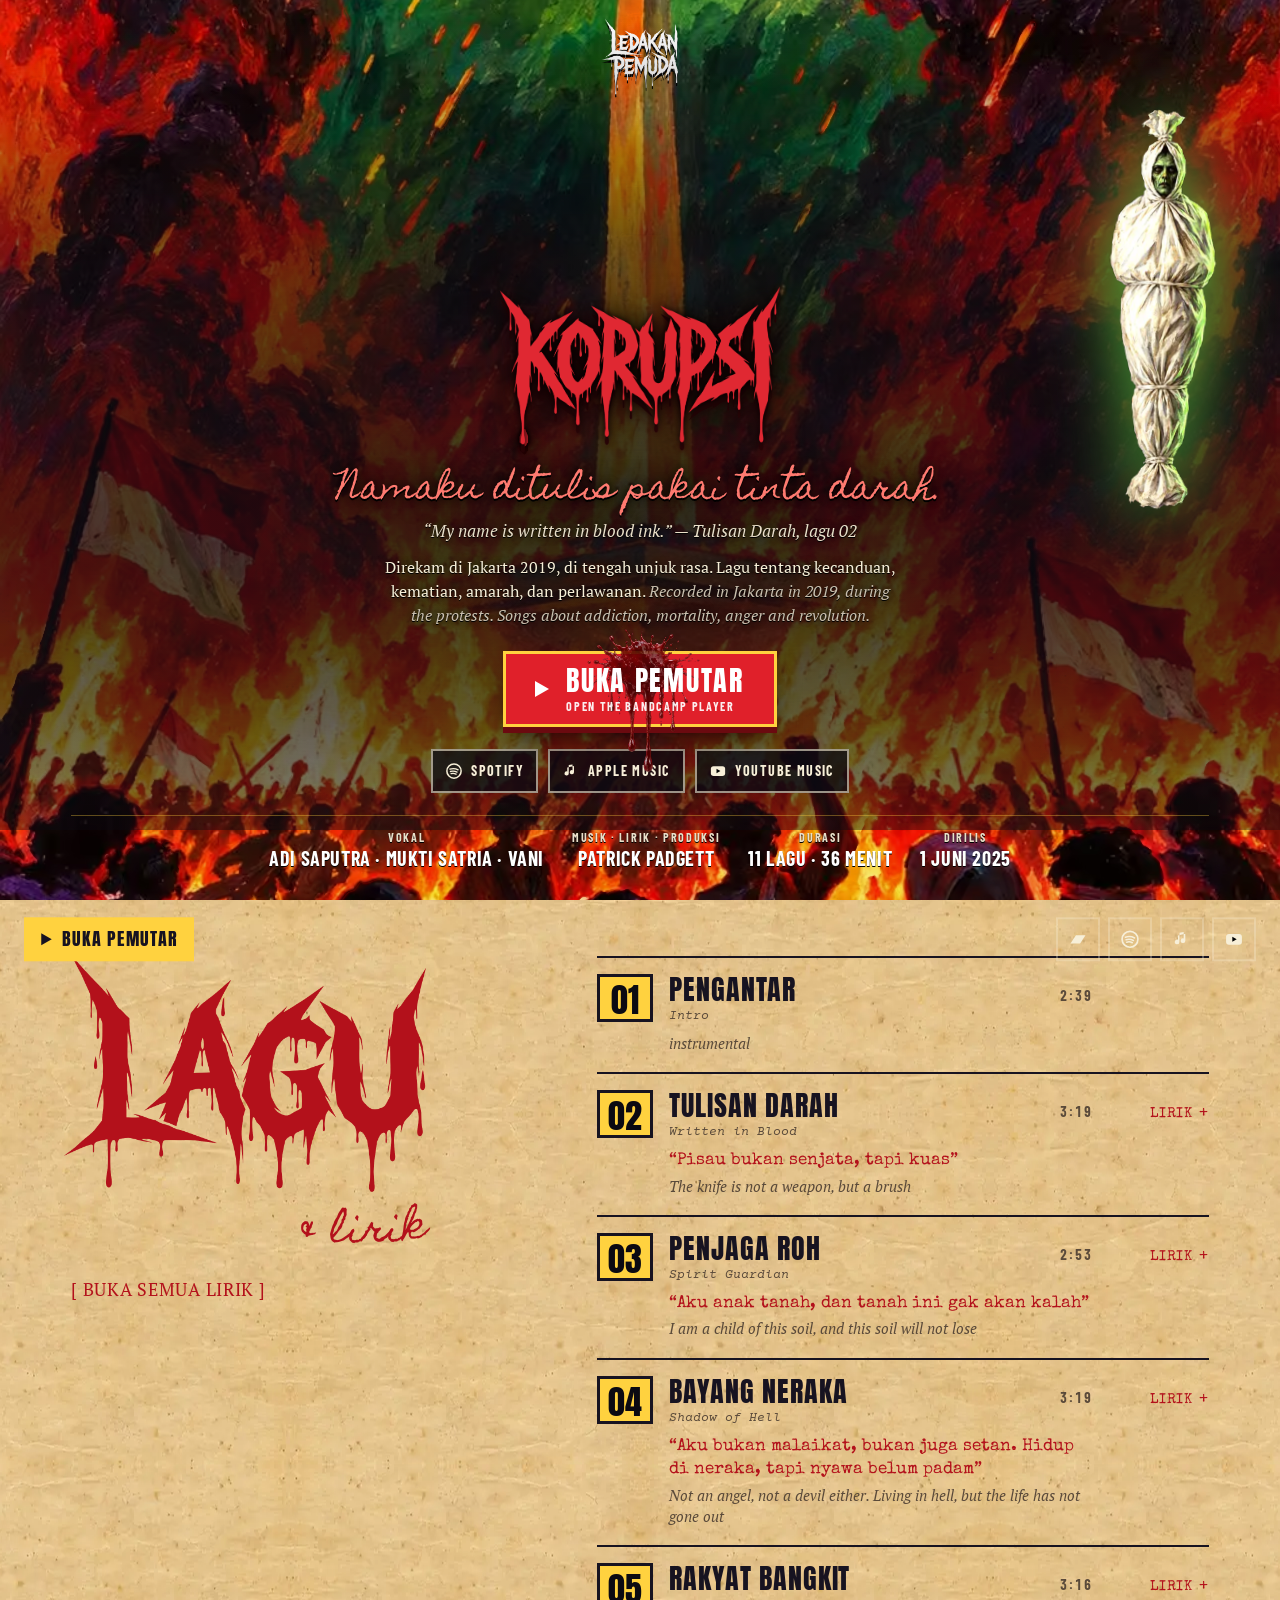
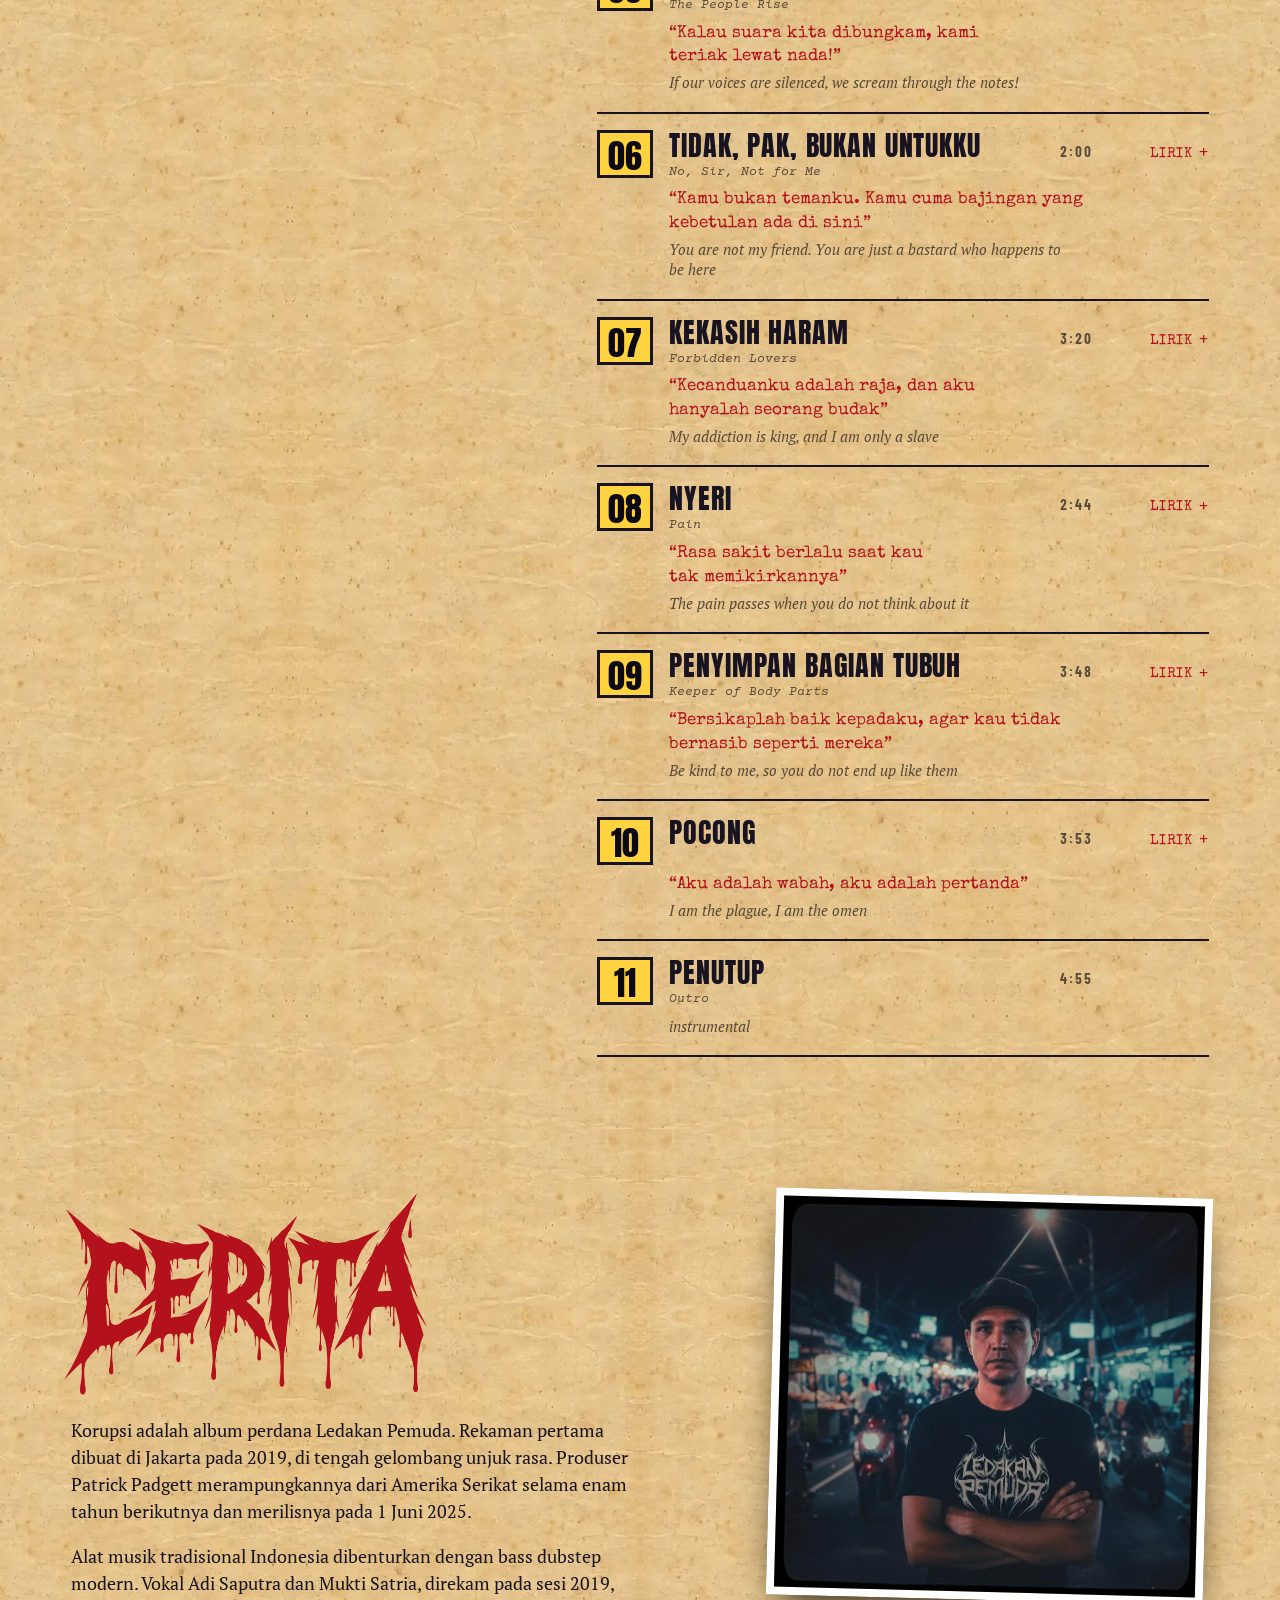
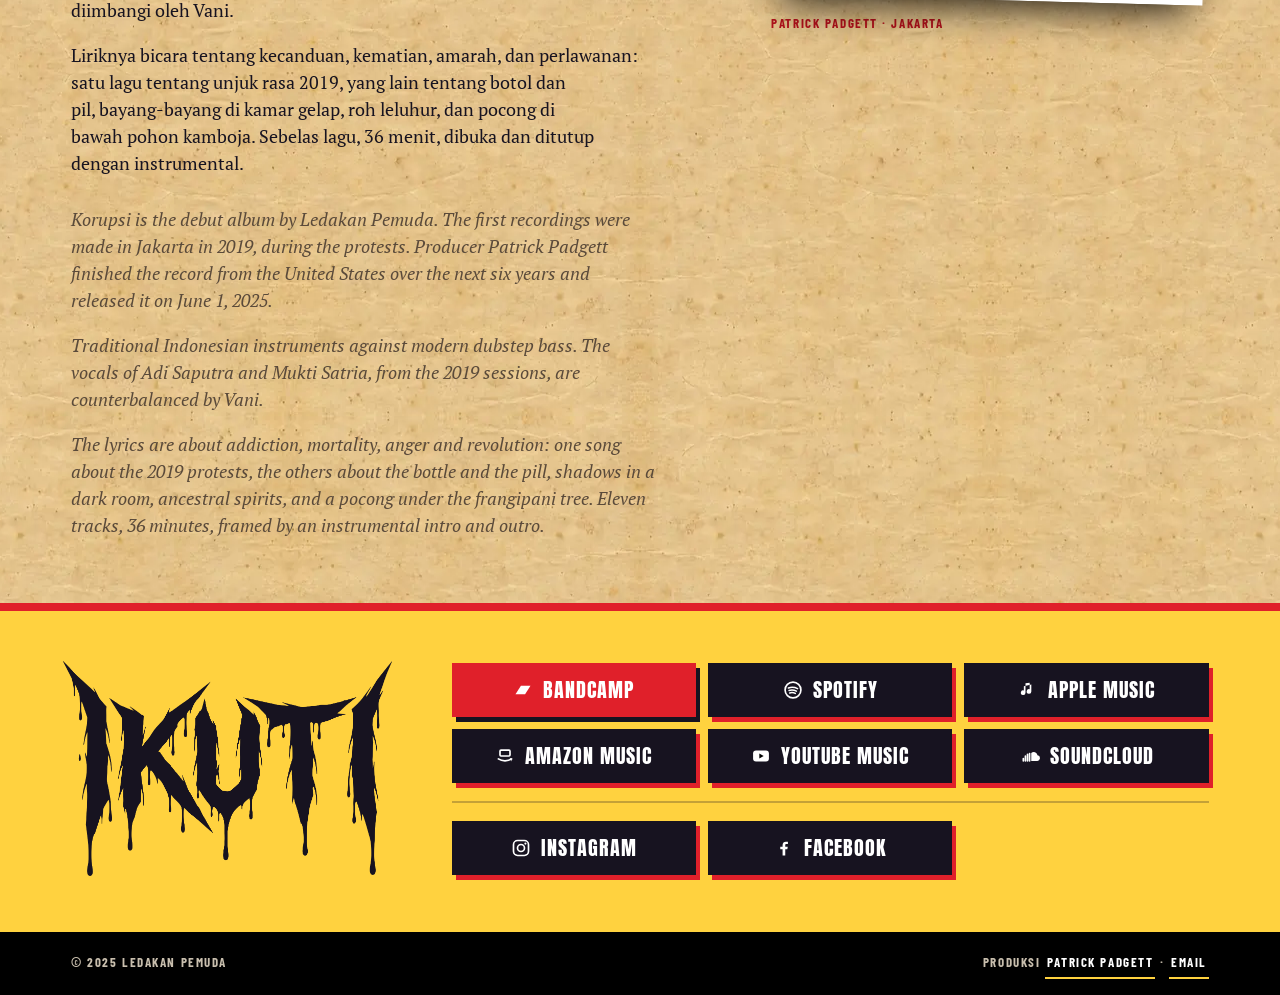
==== commit 63dbaffe: "Overdrive follow-up: runs wander at poster scale (amp 3.5-5.5, lean ±.1); ember thumbnail read toler" ====
--- a/index.html
+++ b/index.html
@@ -684,7 +684,7 @@
     else if(room>=10*u) L=rnd(Math.max(8*u,room*.4),room);
     else { used[pick]=1; if(budget>0) timer=setTimeout(release, 600); return; }   /* no room above the words for this one */
     var r={state:'bead', tip:pick, t:performance.now(), beadT:rnd(1600,3000), x0:tip[0], hx:tip[0], hy:tip[1]-4, pts:[], hr:0,
-      w0:w0, wT:wT, v:0, a:55*u, vmax:rnd(38,52)*u, L:L, dist:0, amp:rnd(2.2,3.6)*u, lean:rnd(-.06,.06), seed:Math.random()*6.28, stop:0, bulb:bulb, tall:tall};
+      w0:w0, wT:wT, v:0, a:55*u, vmax:rnd(38,52)*u, L:L, dist:0, amp:rnd(3.5,5.5)*u, lean:rnd(-.1,.1), seed:Math.random()*6.28, stop:0, bulb:bulb, tall:tall};
     /* the top of the run is hidden inside the painted drip (the plate is drawn over the canvas): it tapers in from the drip's neck */
     r.pts.push({x:tip[0], y:tip[1]-70, w:Math.min(w0*.4,tip[2]*g.s*.6)}, {x:tip[0], y:tip[1]-34, w:w0}, {x:tip[0], y:tip[1]-4, w:w0});
     runs.push(r);
@@ -748,7 +748,7 @@
     gl.texParameteri(gl.TEXTURE_2D,gl.TEXTURE_MIN_FILTER,gl.LINEAR); gl.texParameteri(gl.TEXTURE_2D,gl.TEXTURE_MAG_FILTER,gl.LINEAR);
     /* where the paint is fire, from a thumbnail: the embers are born there */
     var c2=document.createElement('canvas'), gw=48, gh=72; c2.width=gw; c2.height=gh; var x2=c2.getContext('2d'); x2.drawImage(img,0,0,gw,gh);
-    var d=x2.getImageData(0,0,gw,gh).data; cells.length=0;
+    var d; try{ d=x2.getImageData(0,0,gw,gh).data; }catch(e){ cells.length=0; return; } cells.length=0;
     var mx=1; for(var i=0;i<gw*gh;i++){ var r=d[i*4],g=d[i*4+1],b=d[i*4+2], f=r-Math.max(g,b); if(f>36&&r>110&&i/gw<gh*.9){ cells.push([((i%gw)+.5)/gw, (Math.floor(i/gw)+.5)/gh, f*r]); if(f*r>mx) mx=f*r; } }
     for(i=0;i<cells.length;i++) cells[i][2]=.25+.75*cells[i][2]/mx;   /* a heat weight: the hottest paint breeds most */
   }
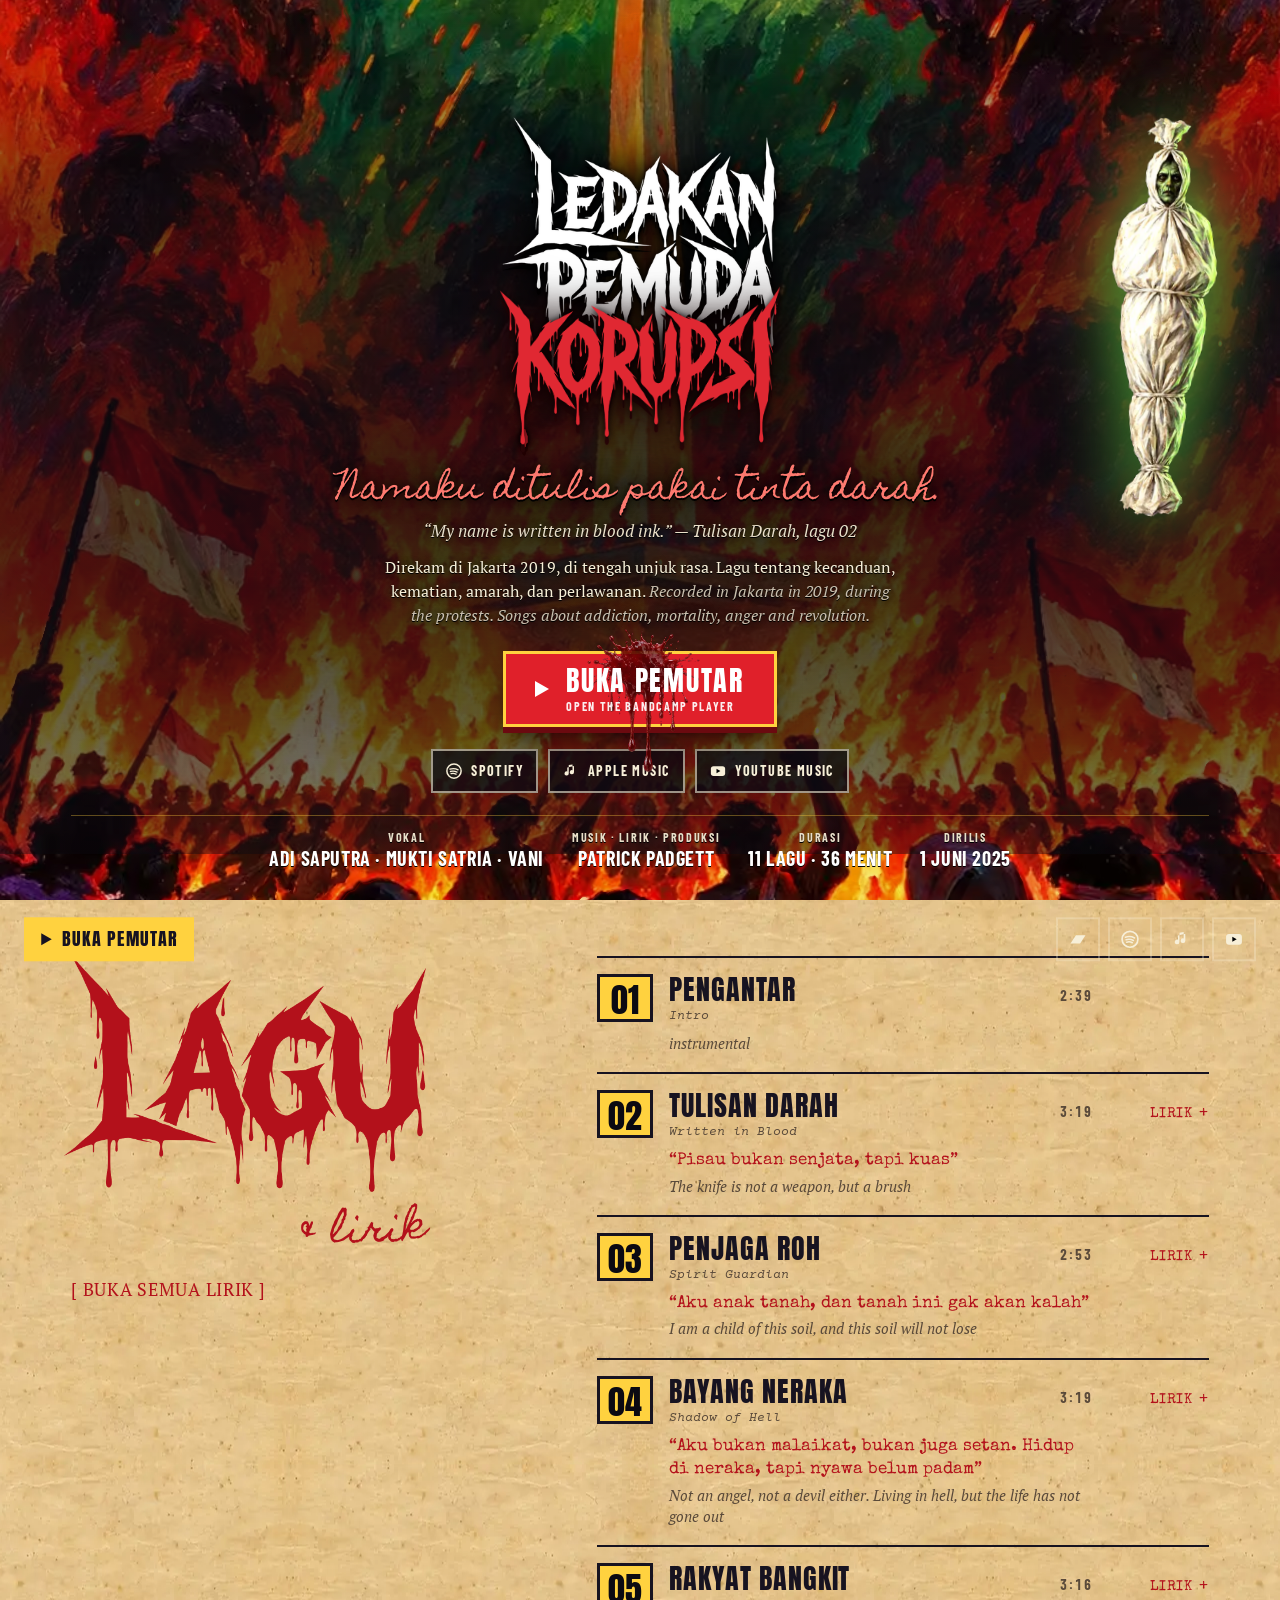
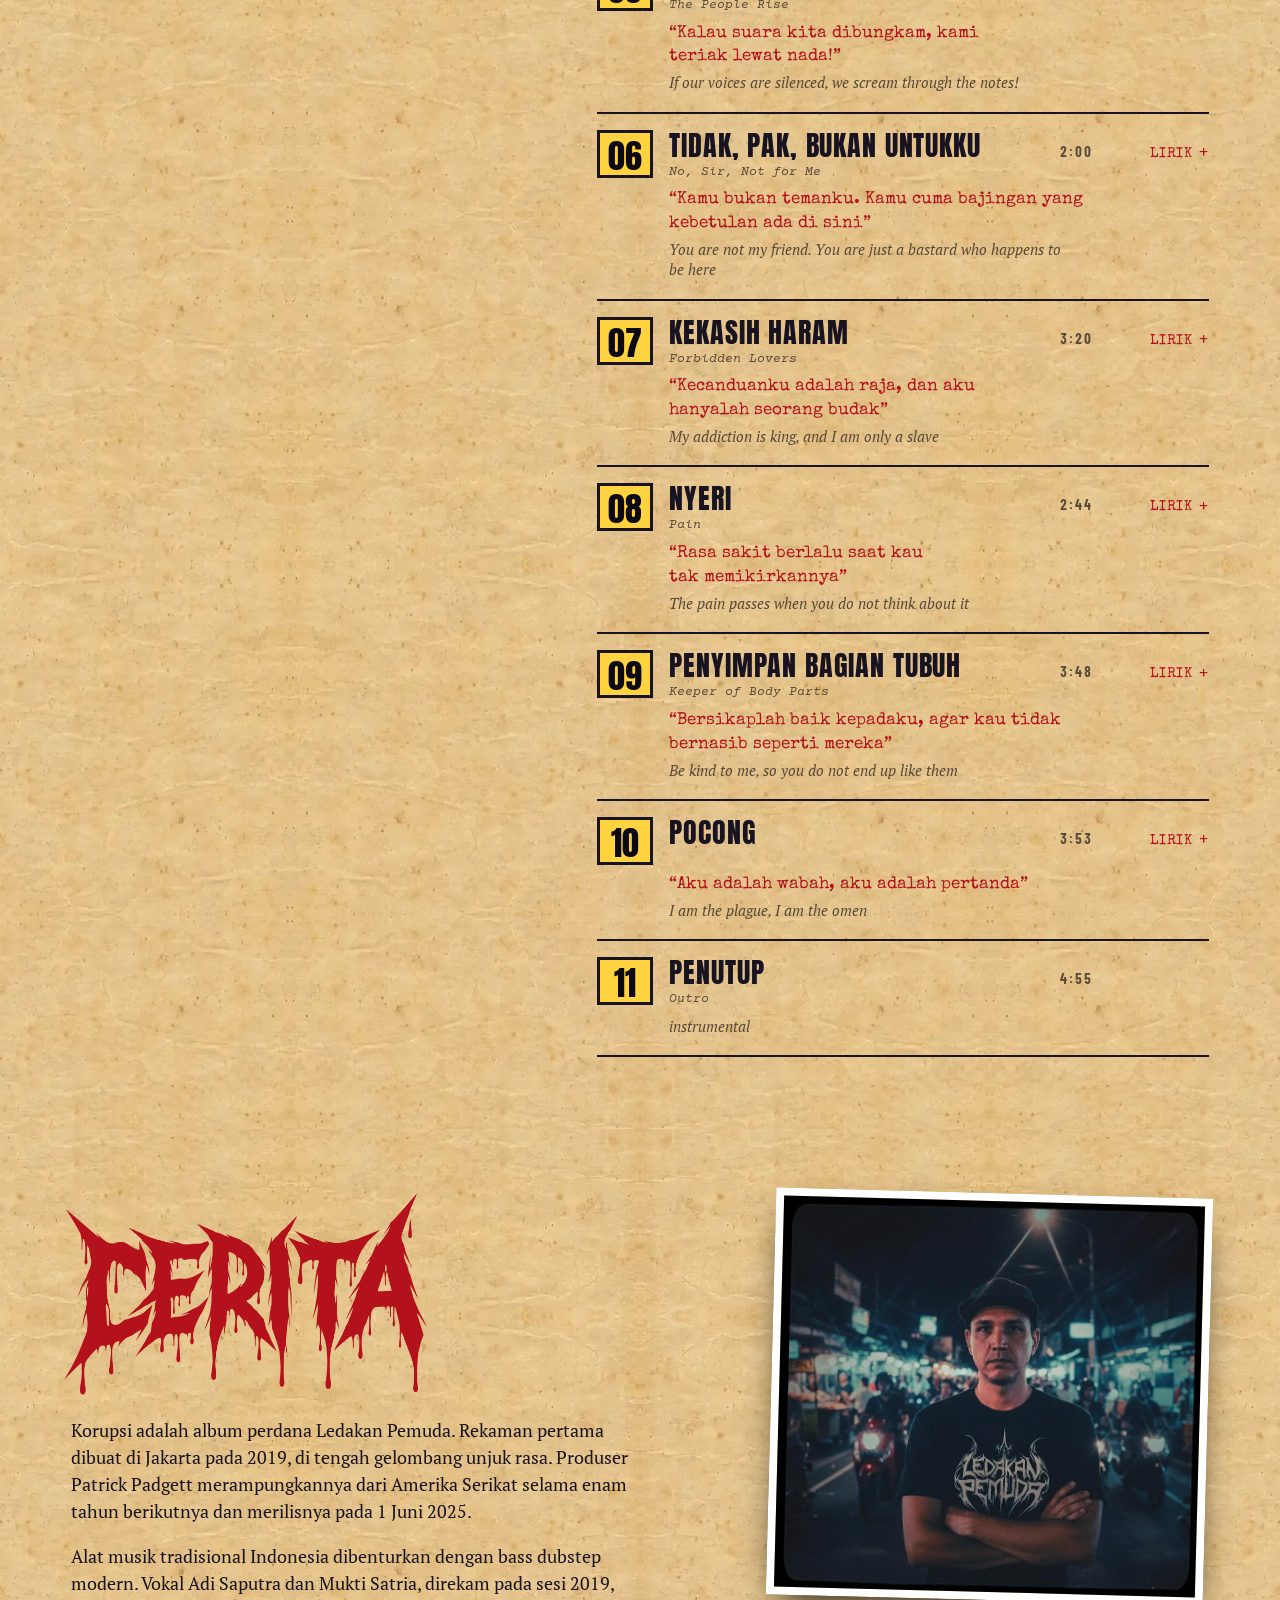
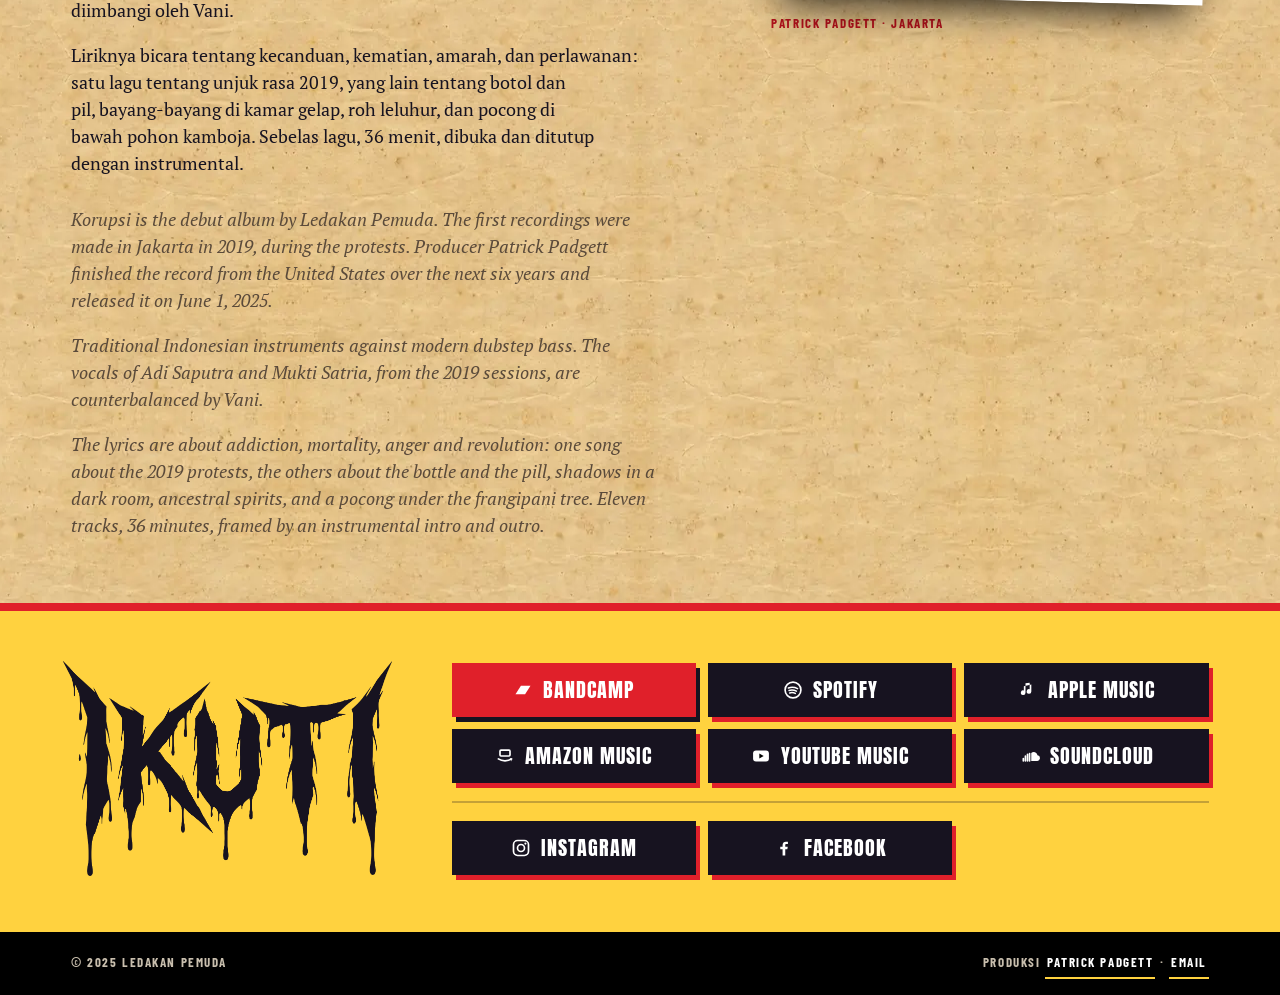
==== commit 180578e0: "Title lockup: the band's drip logo as wide as KORUPSI, the title rising into its drips (masthead row" ====
--- a/index.html
+++ b/index.html
@@ -212,7 +212,7 @@
 .showing :focus-visible{outline-color:var(--ink)}
 
 /* ---------- the one-sheet ---------- */
-.sheet{position:relative;min-height:100vh;min-height:100svh;overflow:hidden;background:#000;display:grid;grid-template-rows:auto 1fr auto}   /* vh first: engines without svh (Safari <15.4, Chrome <108) keep a full-height sheet */
+.sheet{position:relative;min-height:100vh;min-height:100svh;overflow:hidden;background:#000;display:grid;grid-template-rows:1fr auto}   /* vh first: engines without svh (Safari <15.4, Chrome <108) keep a full-height sheet */
 .sheet picture,.sheet .art{position:absolute;inset:0;width:100%;height:100%}
 .sheet .art{object-fit:cover;object-position:50% 30%}
 .sheet::before{content:"";position:absolute;inset:0;background:linear-gradient(180deg,rgba(11,10,18,.82) 0,rgba(11,10,18,.7) 5%,rgba(11,10,18,.52) 10%,rgba(11,10,18,.34) 15%,rgba(11,10,18,.2) 20%,rgba(11,10,18,.11) 25%,rgba(11,10,18,.06) 30%,rgba(11,10,18,.05) 34%,rgba(11,10,18,.2) 40%,rgba(11,10,18,.62) 46%,rgba(11,10,18,.9) 60%,rgba(11,10,18,.98) 80%);pointer-events:none}
@@ -226,20 +226,24 @@
 .api{position:absolute;inset:0;width:100%;height:100%;opacity:0;transition:opacity .6s;pointer-events:none}
 .api.on{opacity:1}
 .mid>canvas.darah{position:absolute;z-index:0;pointer-events:none}
-.mid .title,.mid .tag,.mid .lead{position:relative;z-index:1}
+.mid .h1,.mid .title,.mid .tag,.mid .lead{position:relative;z-index:1}
+.mid .title{z-index:2}   /* the red letters stand in front of the logo's drips */
 @media (prefers-reduced-motion:reduce){.api,.darah{display:none}.pocong.sw{animation:none;transform:none}}
 @keyframes drift{from{transform:translate(0,0) rotate(-2deg)}to{transform:translate(-14px,-26px) rotate(2deg)}}
 @keyframes drift-s{from{transform:translate(0,0) rotate(-1.5deg)}to{transform:translate(-6px,-10px) rotate(1.5deg)}}   /* under 980px the ghost shares its band with the tagline: a shorter drift */
 .row{position:relative;z-index:3;width:100%;max-width:1240px;margin:0 auto;padding-left:clamp(16px,4vw,52px);padding-right:clamp(16px,4vw,52px)}
-.top{padding-top:18px;display:grid;justify-content:center}
-.top .h1{margin:0;font-size:0}
+/* the band's name is the top of the title lockup: the drip logo as wide as KORUPSI's ink, the title rising 30% into it
+   so the logo's drips hang behind the red letters. Sized from the title (--th) so the lockup holds at every width, capped
+   by height so a short laptop keeps the play control in the fold. Black halo: white lettering over the shaft's glow. */
+.mid{--th:clamp(84px,13vw,200px);--lh:min(calc(var(--th)*1.65),36vh)}
+.mid .h1{margin:0 auto calc(var(--lh)*-.26 - var(--th)*.212);font-size:0;line-height:0}
 /* alt text must survive the font-size:0 wrapper if the logo file ever fails */
-.top .h1 img{height:clamp(56px,6vw,84px);width:auto;filter:drop-shadow(0 3px 0 #000);font:700 18px/1.2 'Barlow Condensed','Barlow Condensed FB',sans-serif;letter-spacing:.1em;color:#fff}
-
-.mid{align-self:end;text-align:center;padding-top:14vh;padding-bottom:10px;position:relative}
+.mid .h1 img{display:block;margin:0 auto;height:var(--lh);width:auto;filter:drop-shadow(0 0 3px rgba(0,0,0,.95)) drop-shadow(0 0 18px rgba(0,0,0,.8)) drop-shadow(0 6px 0 #000);font:700 calc(var(--th)*.42)/1.05 'Barlow Condensed','Barlow Condensed FB',sans-serif;letter-spacing:.06em;color:#fff}
+
+.mid{align-self:end;text-align:center;padding-top:2vh;padding-bottom:10px;position:relative}
 .mid::before{content:"";position:absolute;left:-100vw;right:-100vw;top:-30%;bottom:-40%;background:radial-gradient(ellipse 60% 62% at 50% 62%,rgba(11,10,18,.85),rgba(11,10,18,.55) 55%,rgba(11,10,18,.18) 82%,transparent 100%);pointer-events:none;z-index:-1}   /* the ellipse fades out before the box edge: no cut across the painting */
 .mid>*{position:relative}
-.mid .title{margin:0 auto;color:var(--blood-l);font-size:clamp(84px,13vw,200px);line-height:1;width:min(100%,900px);filter:drop-shadow(0 0 3px rgba(0,0,0,.95)) drop-shadow(0 0 16px rgba(0,0,0,.85)) drop-shadow(0 8px 0 #2a0507)}
+.mid .title{margin:0 auto;color:var(--blood-l);font-size:var(--th);line-height:1;width:min(100%,900px);filter:drop-shadow(0 0 3px rgba(0,0,0,.95)) drop-shadow(0 0 24px rgba(0,0,0,.9)) drop-shadow(0 8px 0 #2a0507)}
 .mid .title .pd-word{display:block;height:1em;width:100%}
 .mid .tag{margin:clamp(10px,1.8vw,26px) auto 0;max-width:21em;text-wrap:balance;font:400 clamp(24px,2.6vw,36px)/1.15 'Homemade Apple','Homemade Apple FB',cursive;color:#ff7a70;text-shadow:0 2px 0 #000,0 0 8px #000,0 0 24px #000}
 .mid .tag small{display:block;margin-top:10px;font:italic 400 clamp(16px,1.3vw,18px)/1.4 'PT Serif','PT Serif FB','PT Serif FB2',serif;color:#e9dfc9;text-shadow:0 1px 0 #000,0 0 8px #000}
@@ -322,13 +326,12 @@
   .outlets{grid-template-columns:repeat(3,minmax(0,1fr))}   /* stacked: the buttons have the whole row */
   /* 10vw, not 14: on a short tablet (600x800) the 14vw ghost's feet stood 8px into the tagline; at 10vw it clears the tagline by 18px and the date chip by 3px at the far end of its drift */
   .pocong{width:10vw;right:3%;top:max(84px,9%);animation-name:drift-s}   /* 84px floor keeps the drifting head clear of the logo row on a 700px-tall tablet */
-  .mid{padding-top:10vh}
+  .mid{padding-top:2vh}
 }
 @media (max-width:560px){
   body{font-size:16px}
-  .top{justify-content:start}.pocong{width:54px;right:10px;top:78px}
-  .mid{padding-top:6vh}
-  .mid .title{font-size:clamp(72px,22vw,110px)}
+  .pocong{width:54px;right:10px;top:78px}
+  .mid{padding-top:2vh;--th:clamp(72px,22vw,110px)}
   .mid .tag{font-size:21px}.mid .tag small{font-size:15px}.mid .lead{font-size:15px}
   .bill{display:grid;grid-template-columns:1fr 1fr;gap:10px 14px;text-align:left}.bill span{text-align:left;font-size:18px}
   .stub{padding-bottom:26px}
@@ -372,7 +375,7 @@
 /* Windows high contrast: the masks would fill with the system canvas colour and read as blank blocks, so keep our
    own paint on the plates and the pocong; give the text-only controls a border, which is how that mode says 'button' */
 @media (forced-colors:active){
-  [role=img][class$="-word"],.pocong,.top .h1 img,.sheet .art{forced-color-adjust:none}
+  [role=img][class$="-word"],.pocong,.mid .h1 img,.sheet .art{forced-color-adjust:none}
   .lyr-tools button,.lyr-close,.dock-play,.player-btn,.chip,.outlet{border:2px solid ButtonText}
   .lyr-song::before,.player-btn::before{display:none}
   .sheet::before,.sheet::after,.mid::before{display:none}
@@ -397,7 +400,8 @@
   .sheet{min-height:0;display:block;overflow:visible}
   .sheet picture,.sheet::before,.sheet::after,.mid::before,.pocong,.player-btn::before,.listen,.lyr-tools,.lyr-tog,.lyr-close,.lyr-song::before,.still,.skip{display:none!important}
   .mid .tag,.mid .tag small,.mid .lead,.mid .lead span,.bill,.bill span,.bill span small{color:#000!important;text-shadow:none!important}
-  .top .h1 img{filter:invert(1)}
+  .mid .h1 img{filter:invert(1);height:auto;max-width:60mm;margin-bottom:0}
+  .mid .h1{margin-bottom:6mm}
   .mid .title,.reel h2,.syn h2,.showing h2{color:#000!important;filter:none!important}
   [role=img][class$="-word"]{background:none;-webkit-mask:none;mask:none;height:auto;aspect-ratio:auto!important;width:auto;margin-left:0;margin-top:0;line-height:1}
   [role=img][class$="-word"]::after{display:block;text-align:left}
@@ -421,10 +425,8 @@
 <header class="sheet" id="atas" data-hero>
   <picture><source media="(max-width:560px)" type="image/avif" srcset="/assets/img/horor-cover-painted-m.avif" width="720" height="1536"><source media="(max-width:560px)" type="image/webp" srcset="/assets/img/horor-cover-painted-m.webp" width="720" height="1536"><source type="image/avif" srcset="/assets/img/horor-cover-painted.avif"><source type="image/webp" srcset="/assets/img/horor-cover-painted.webp"><img class="art" src="/assets/img/horor-cover-painted.jpg" width="1024" height="1536" alt="" aria-hidden="true" fetchpriority="high" decoding="async"></picture>
   <img class="pocong" src="/assets/img/horor-pocong-300.webp" srcset="/assets/img/horor-pocong-180.webp 180w, /assets/img/horor-pocong-300.webp 300w" sizes="(max-width:560px) 54px, (max-width:980px) 14vw, 124px" width="300" height="1060" alt="" aria-hidden="true" fetchpriority="high" decoding="async">
-  <div class="row top">
-    <h1 class="h1" translate="no"><img src="/assets/img/logo-drip-280.webp" width="280" height="274" alt="Ledakan Pemuda"><span class="sr"> — Korupsi</span></h1>
-  </div>
   <div class="row mid">
+    <h1 class="h1" translate="no"><img src="/assets/img/logo-drip-800.webp" srcset="/assets/img/logo-drip-400.webp 400w, /assets/img/logo-drip-800.webp 800w" sizes="(max-width:560px) 150px, (max-width:980px) 230px, 320px" width="800" height="782" alt="Ledakan Pemuda" fetchpriority="high" decoding="async"><span class="sr"> — Korupsi</span></h1>
     <p class="title"><span class="pd-word" role="img" aria-label="Korupsi" style="--w:url(/assets/img/word-korupsi.webp);aspect-ratio:1425/822"></span></p>
     <p class="tag" lang="id">Namaku ditulis pakai tinta darah.<small lang="en">“My name is written in blood&nbsp;ink.” — Tulisan Darah, lagu 02</small></p>
     <p class="lead" lang="id">Direkam di Jakarta 2019, di tengah unjuk rasa. Lagu tentang kecanduan, kematian, amarah, dan perlawanan. <span lang="en">Recorded in Jakarta in 2019, during the protests. Songs about addiction, mortality, anger and revolution.</span></p>
